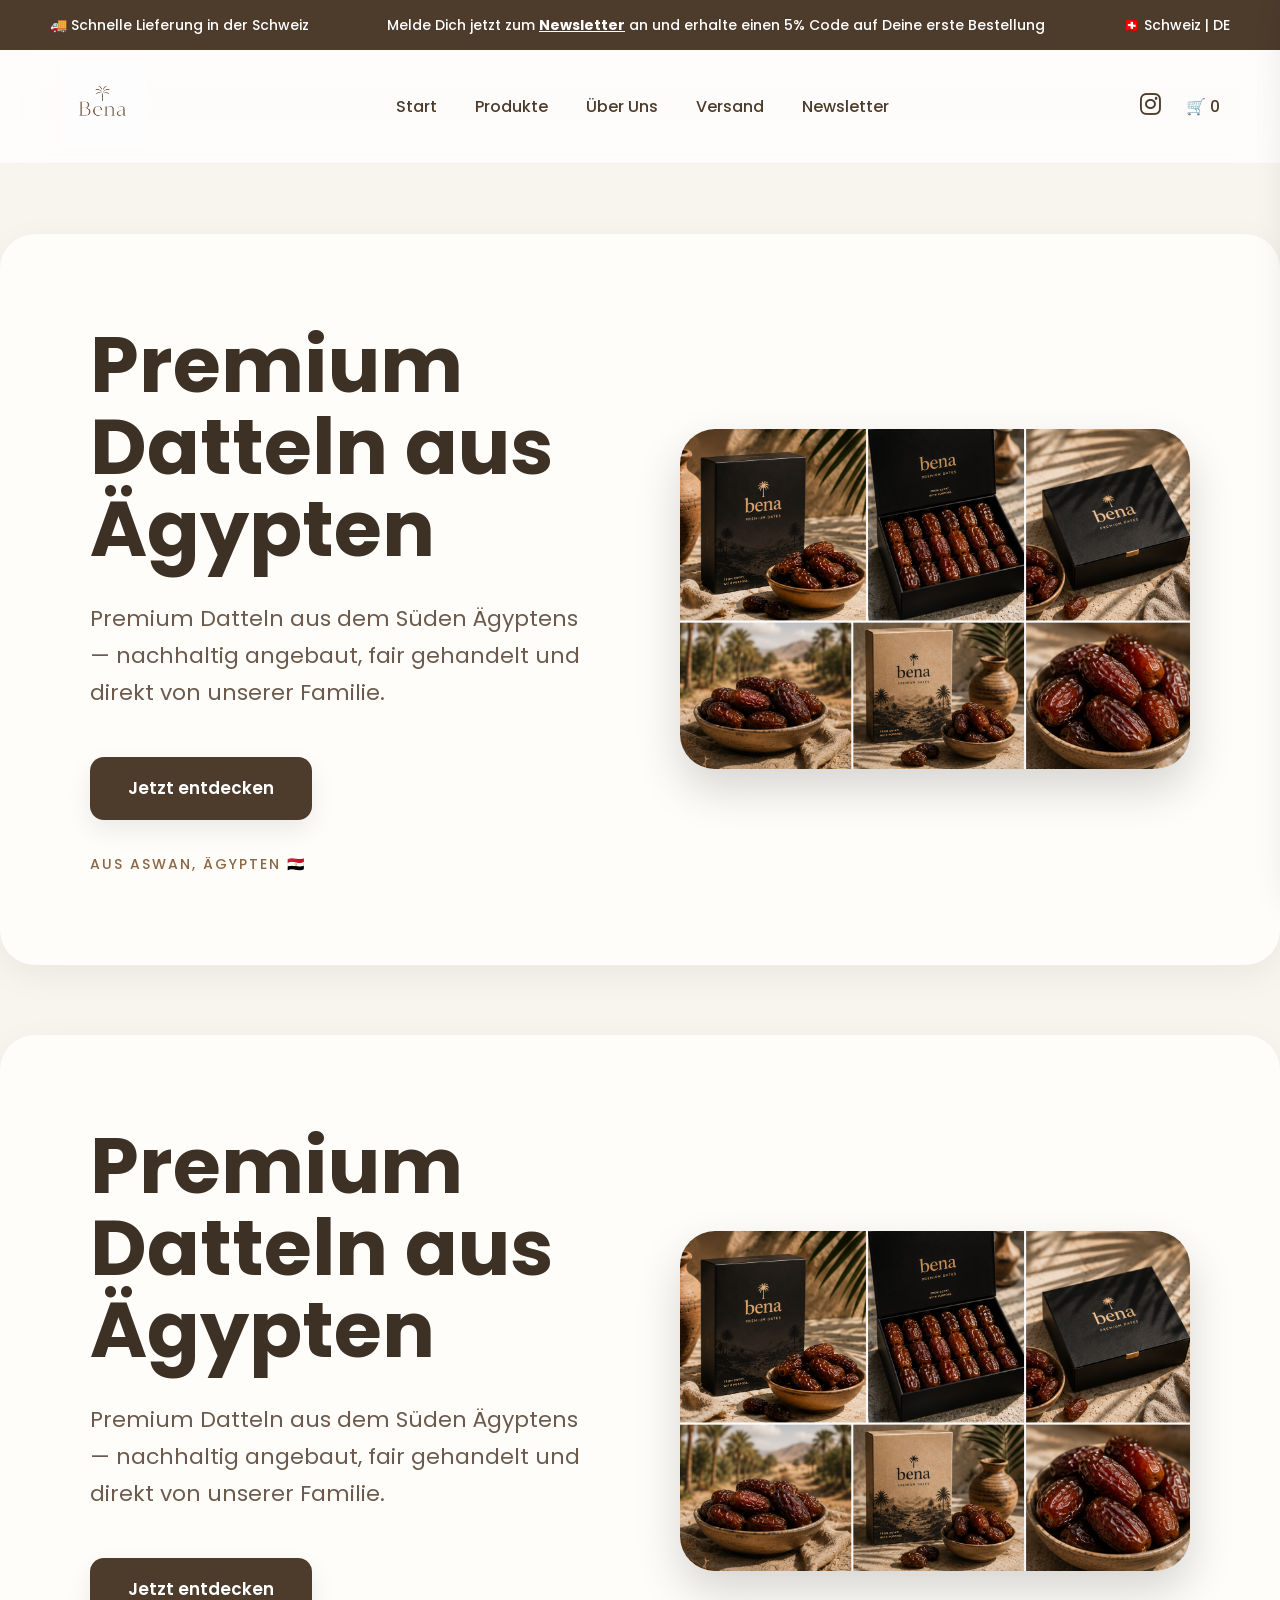
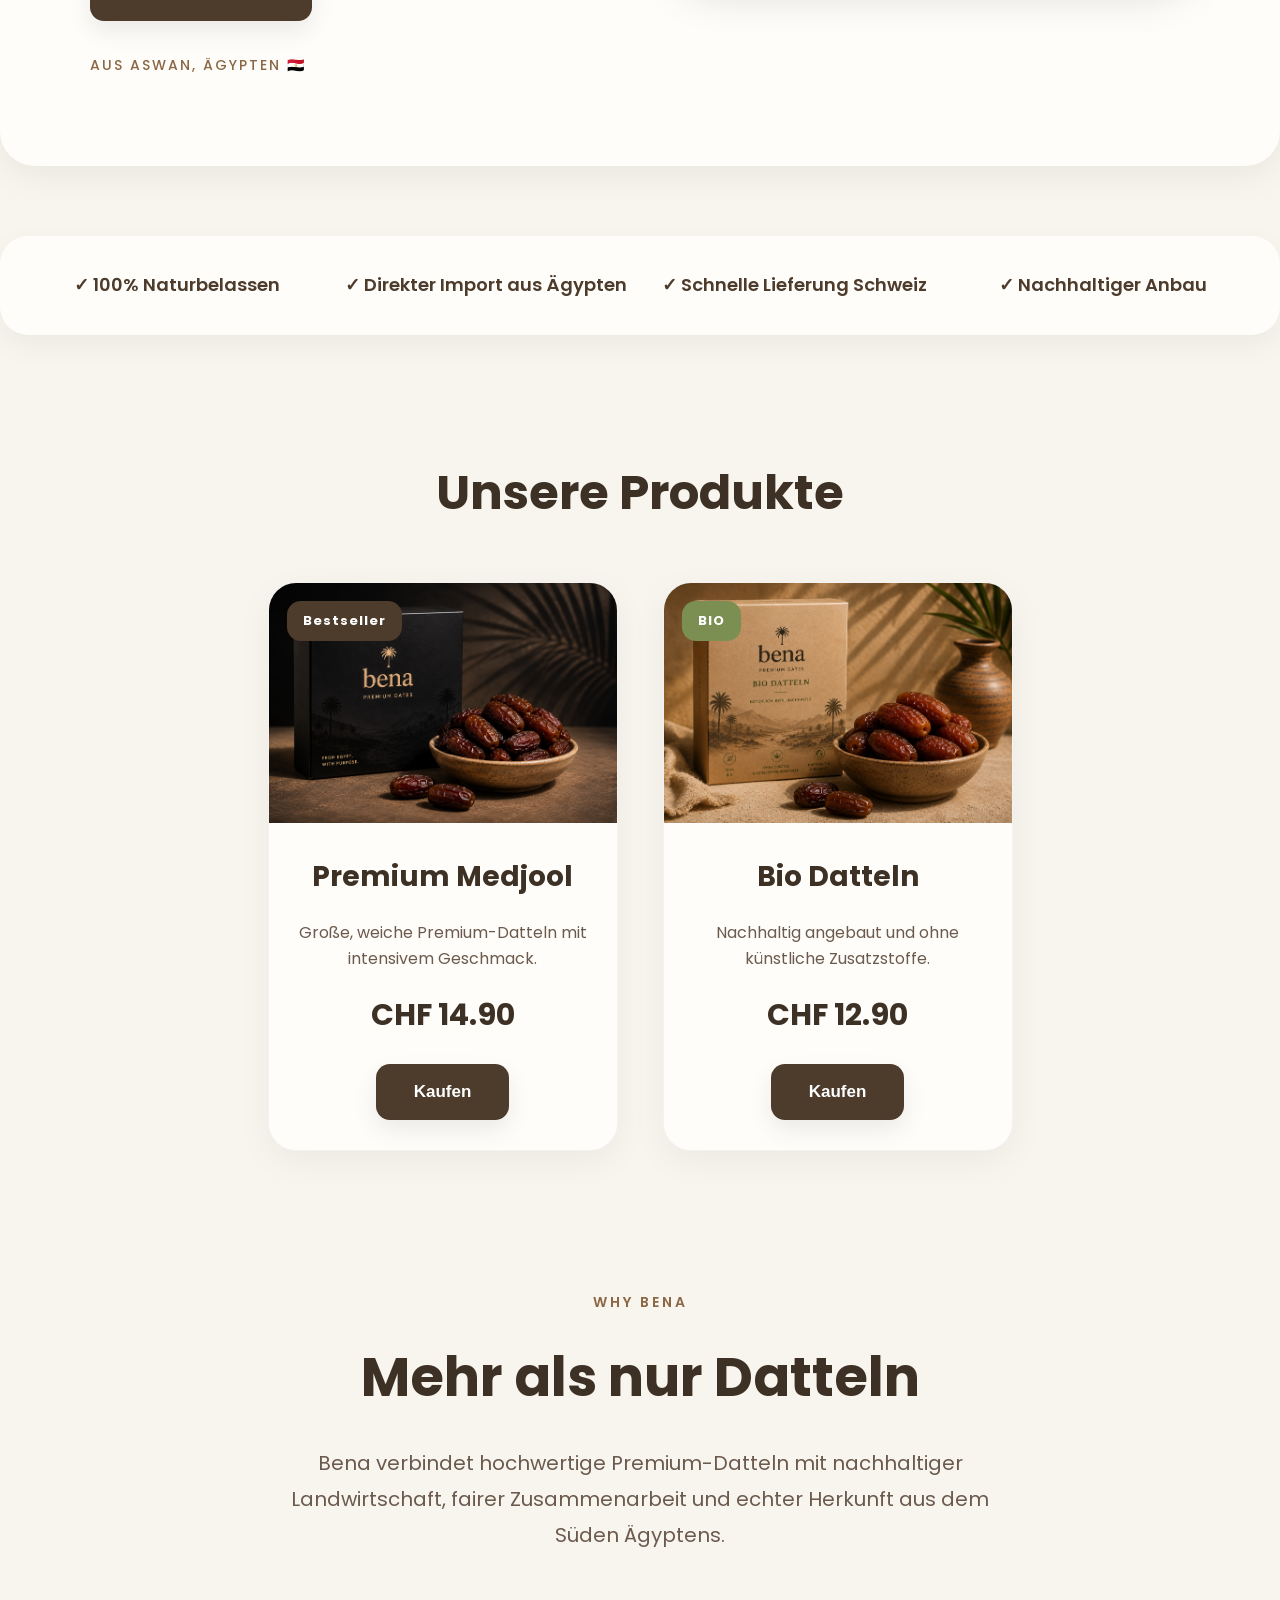
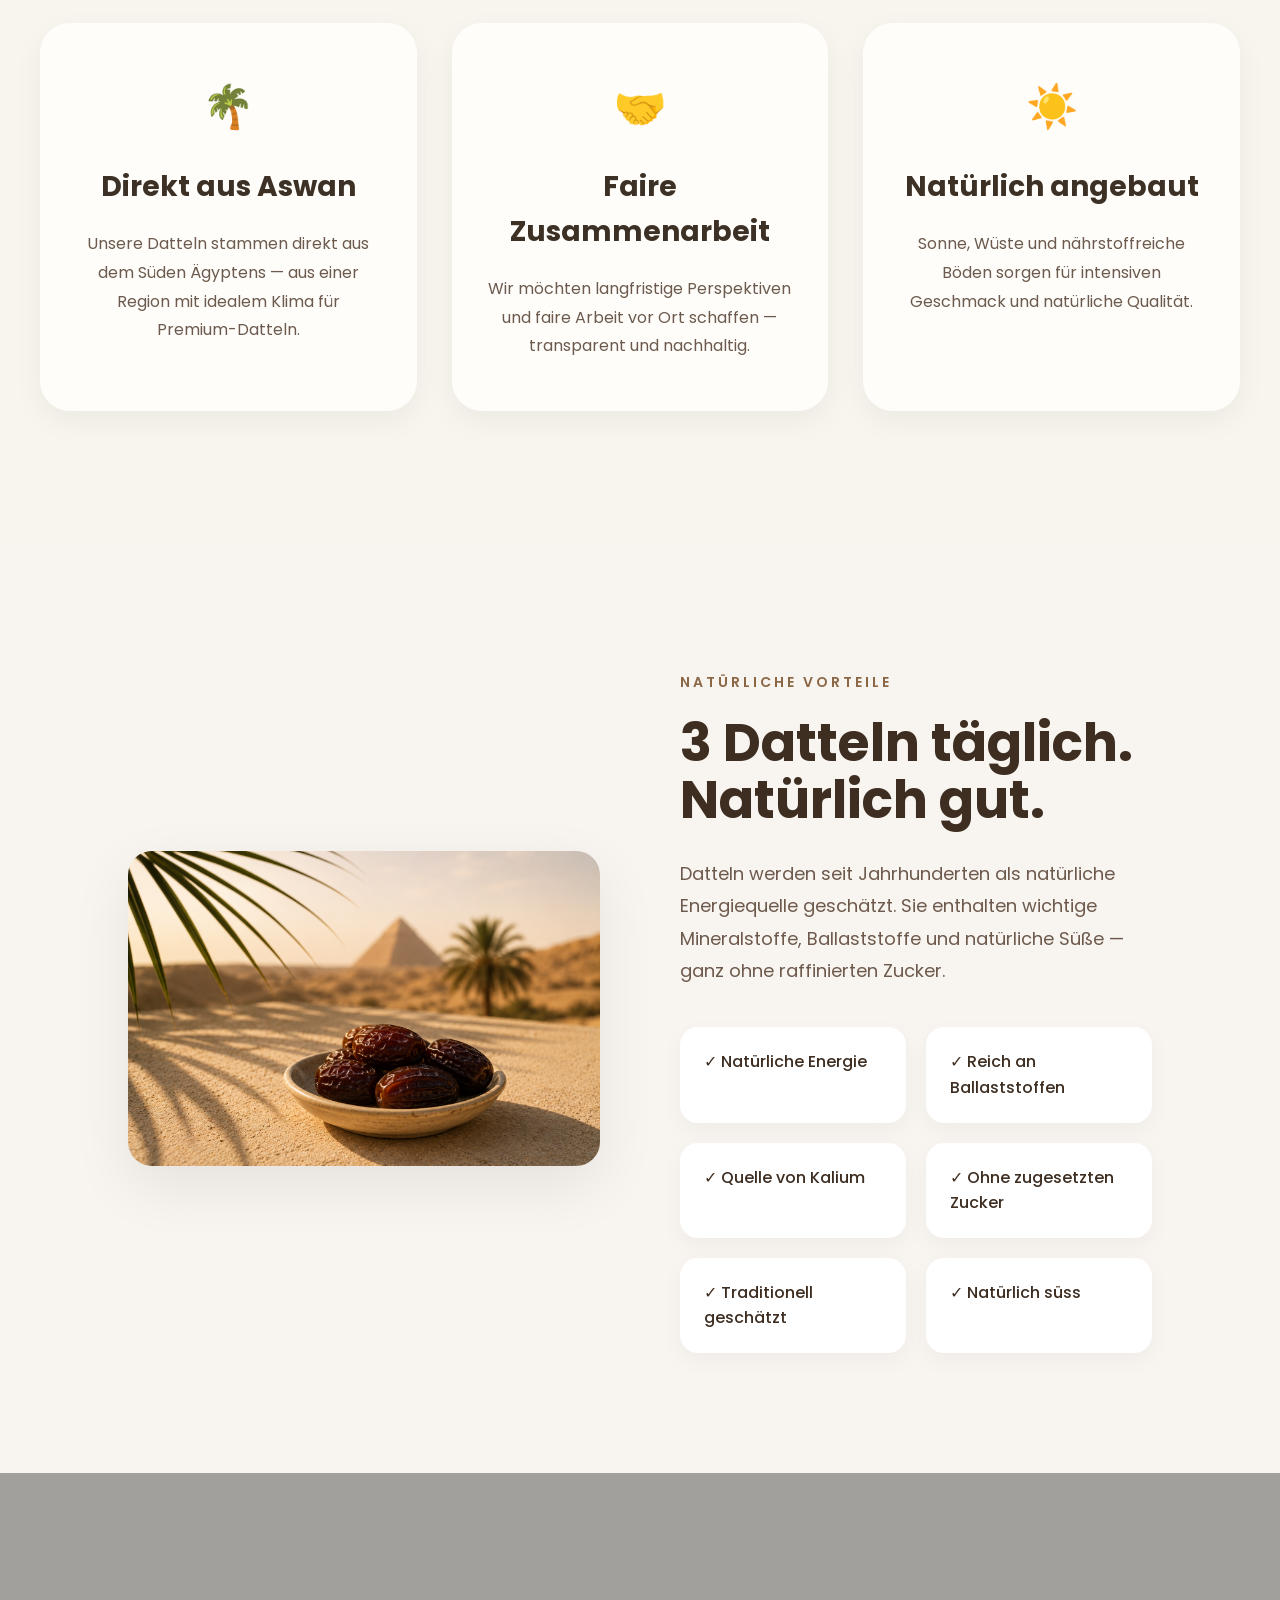
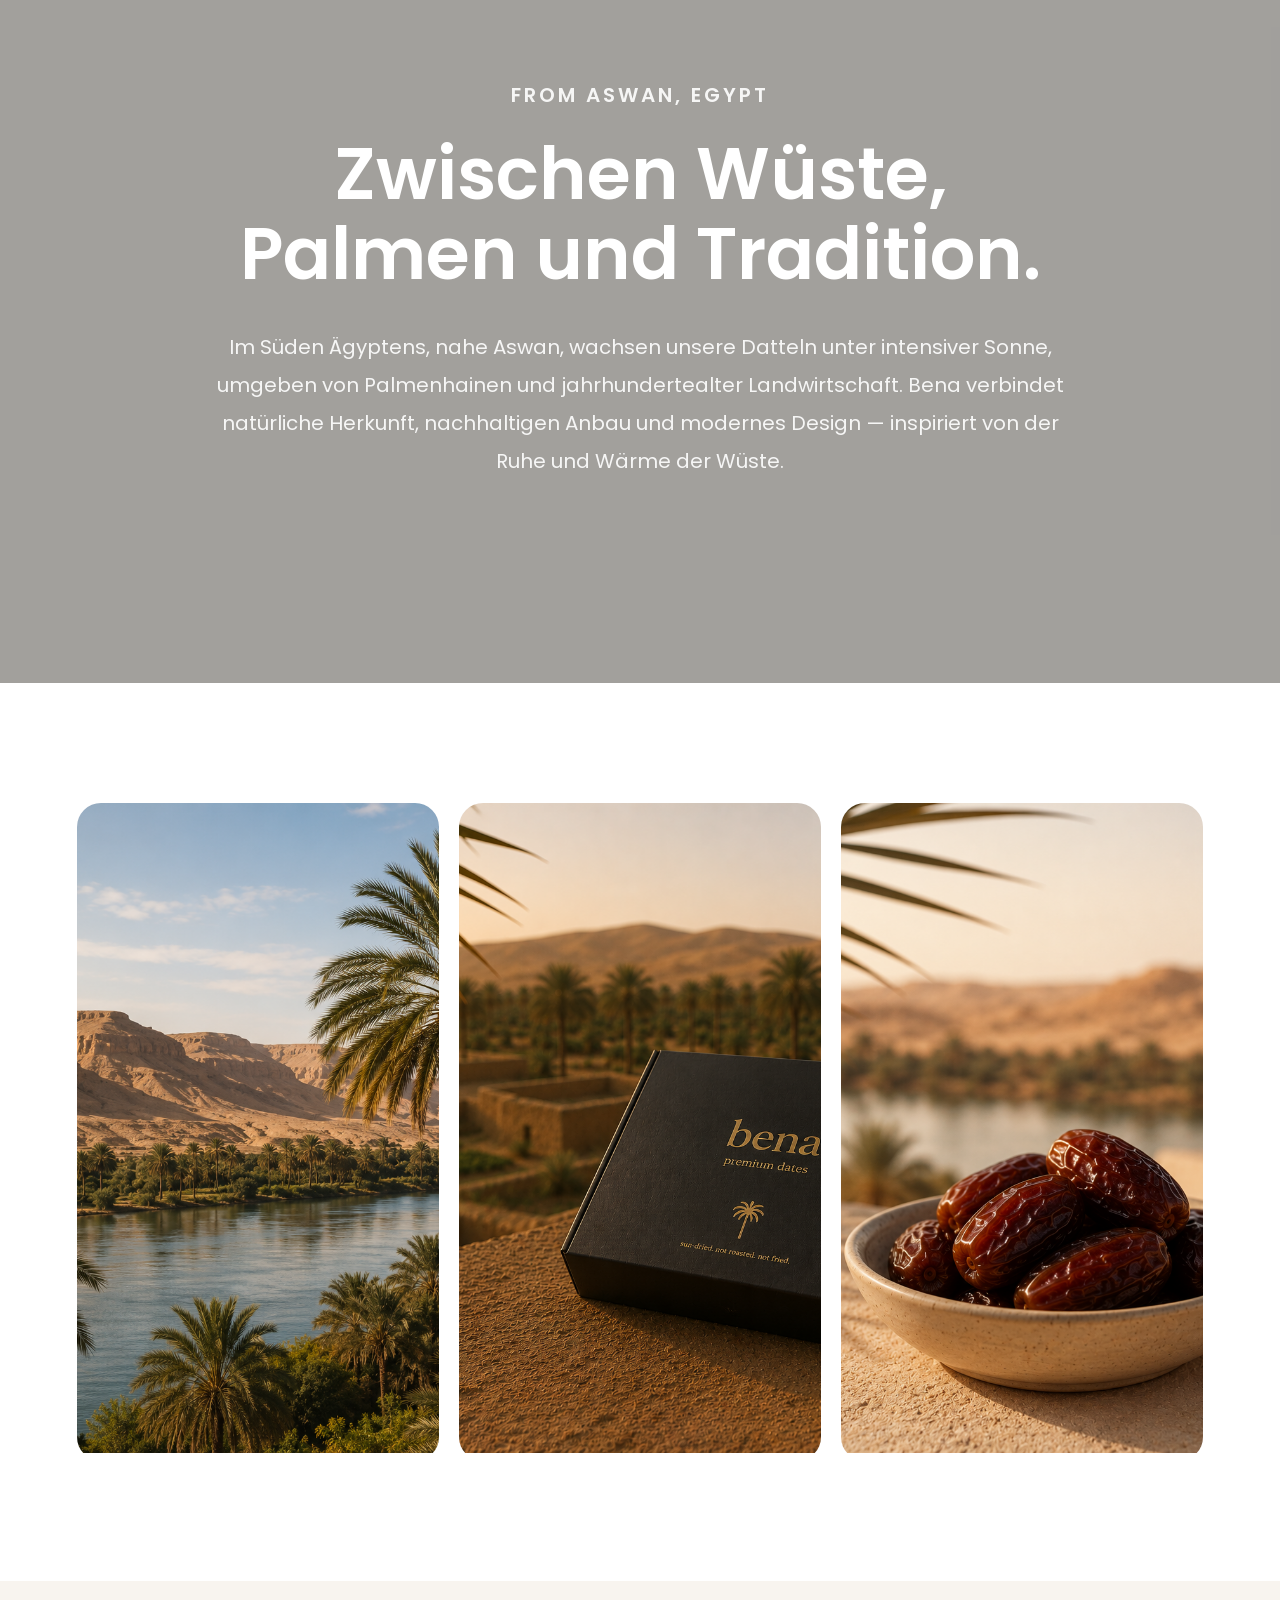
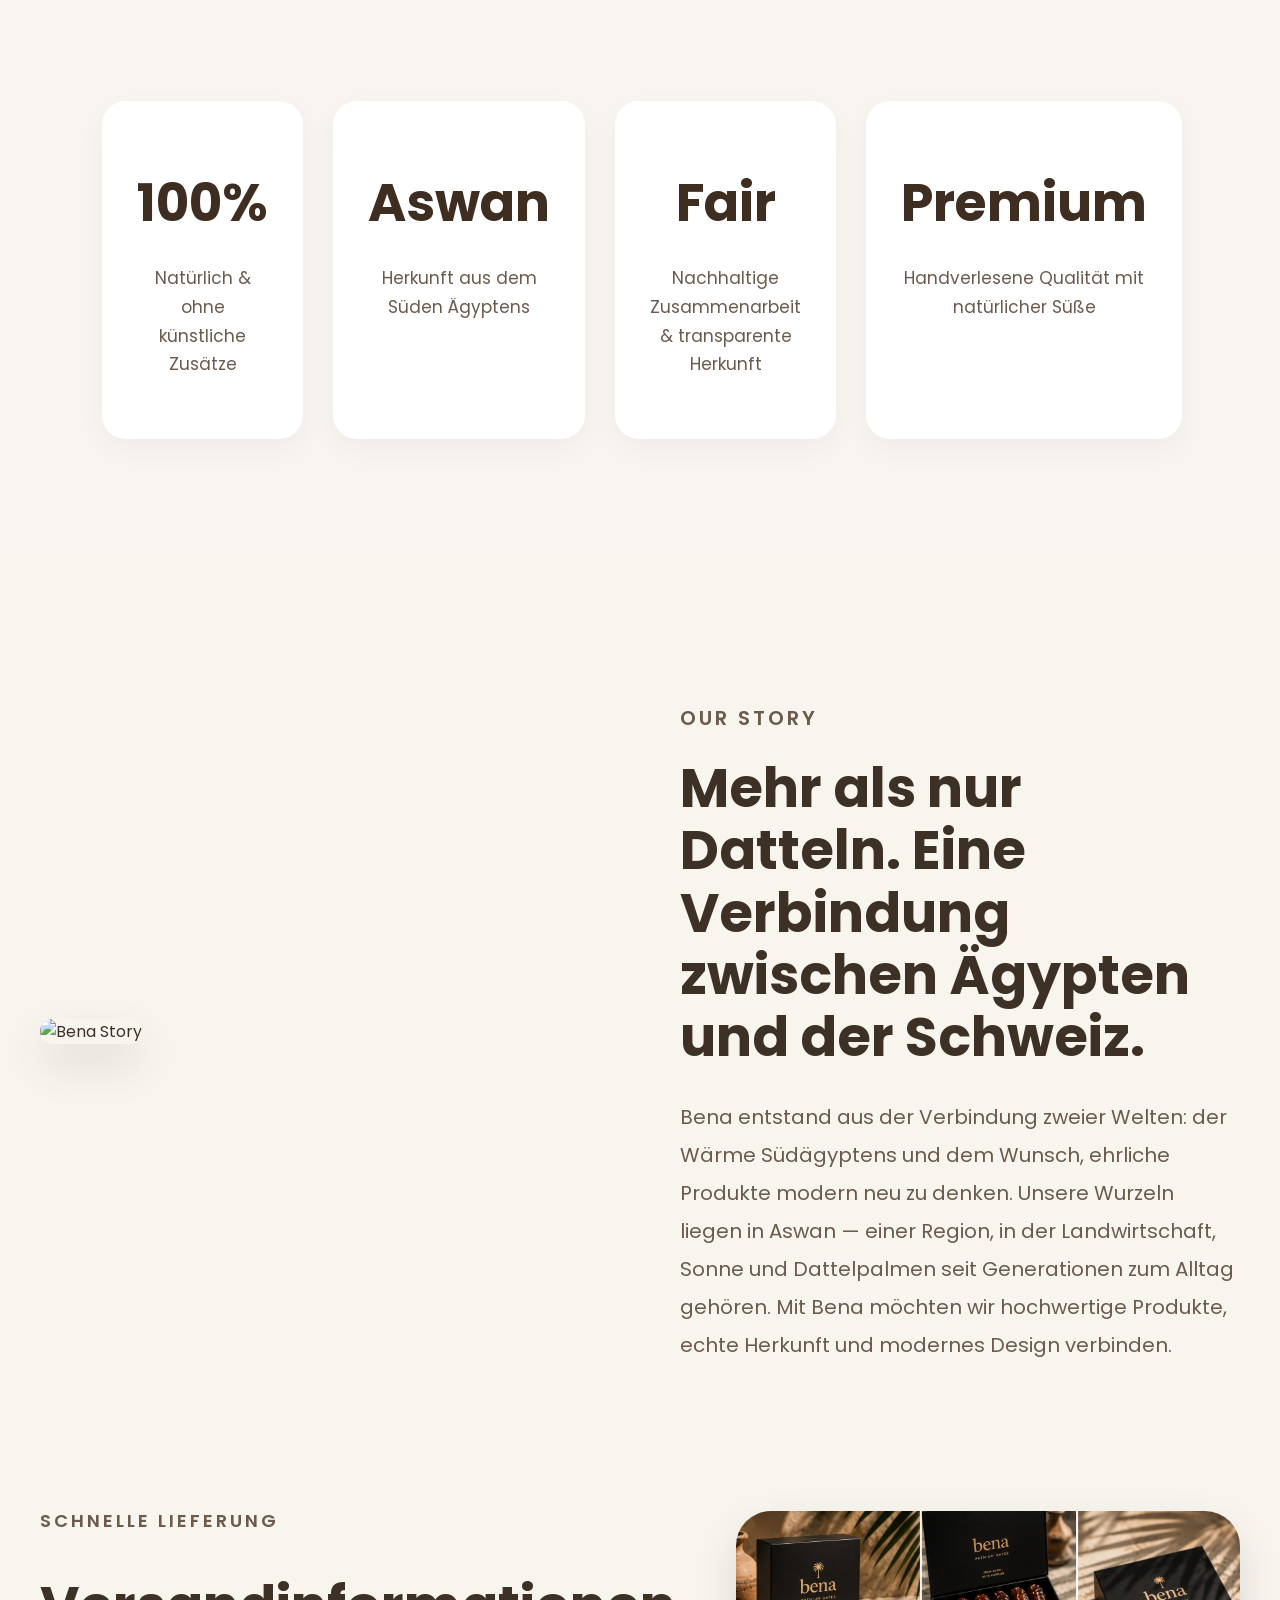
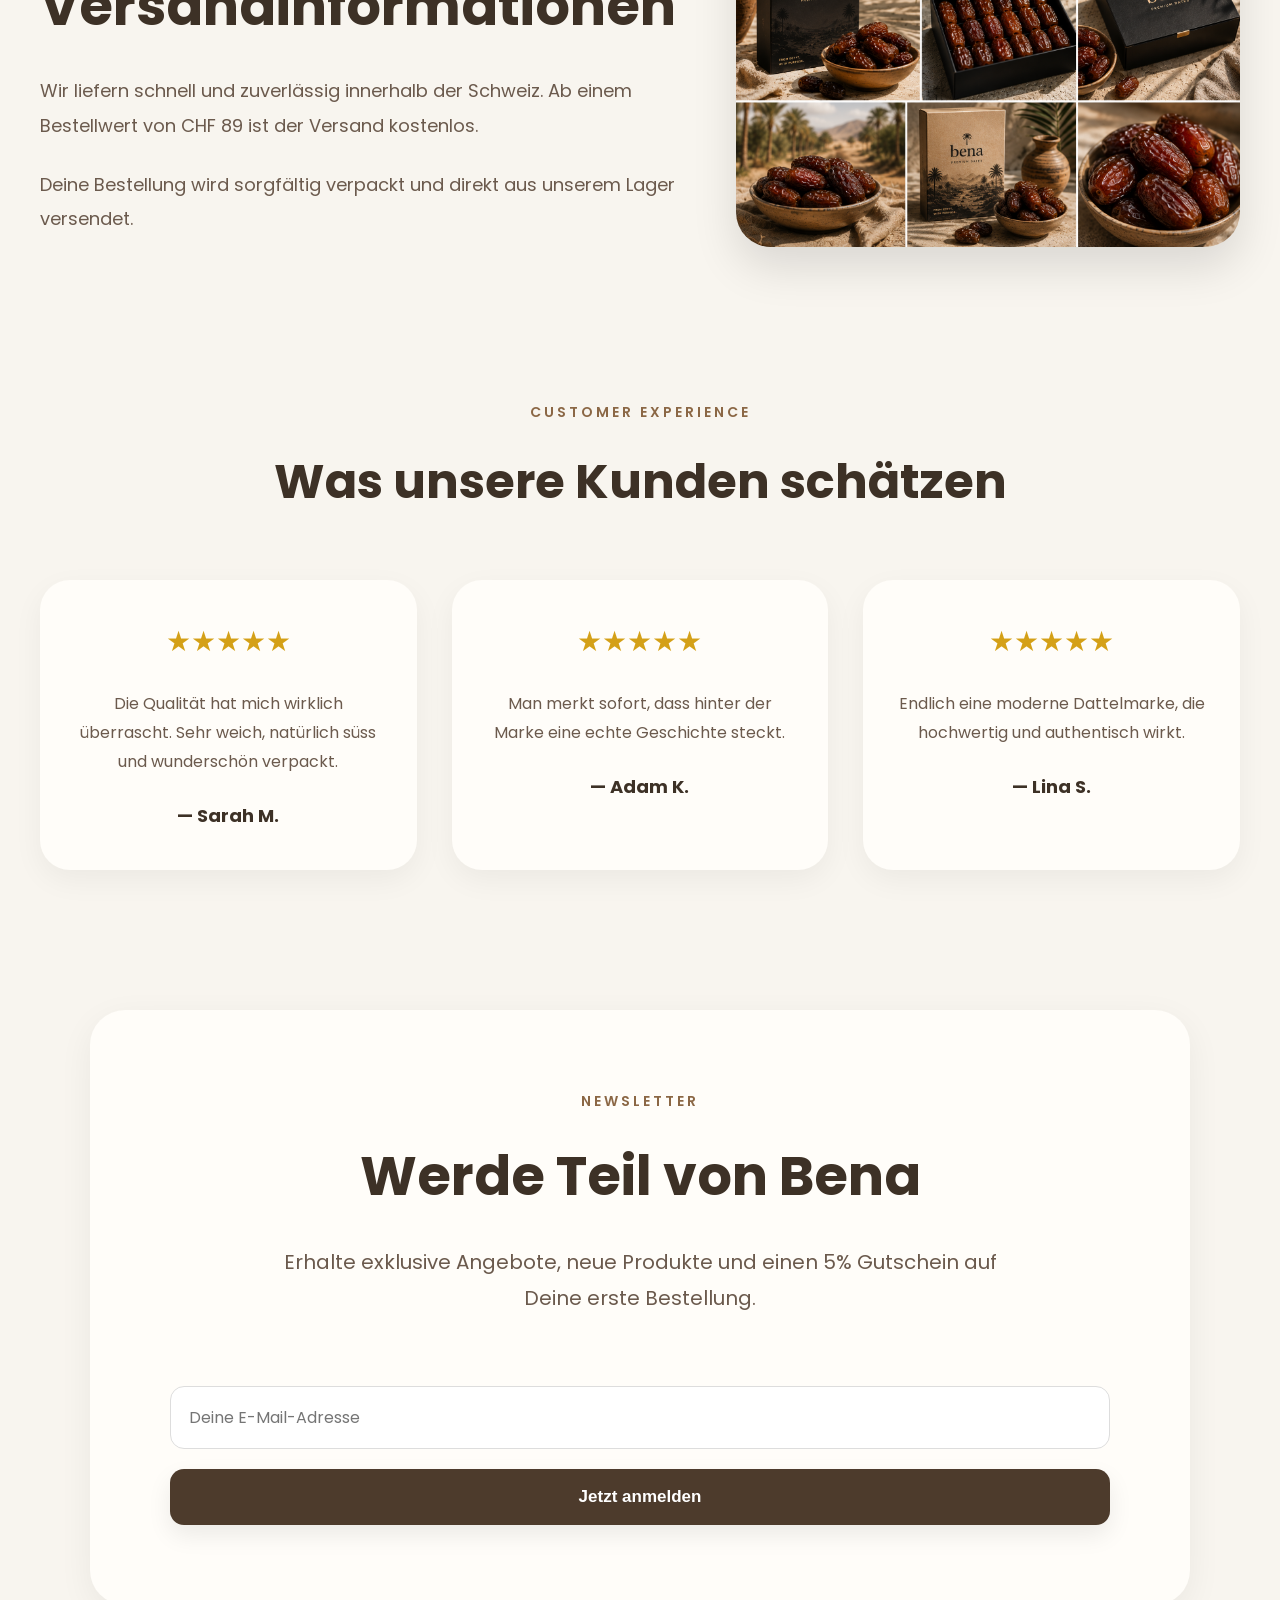
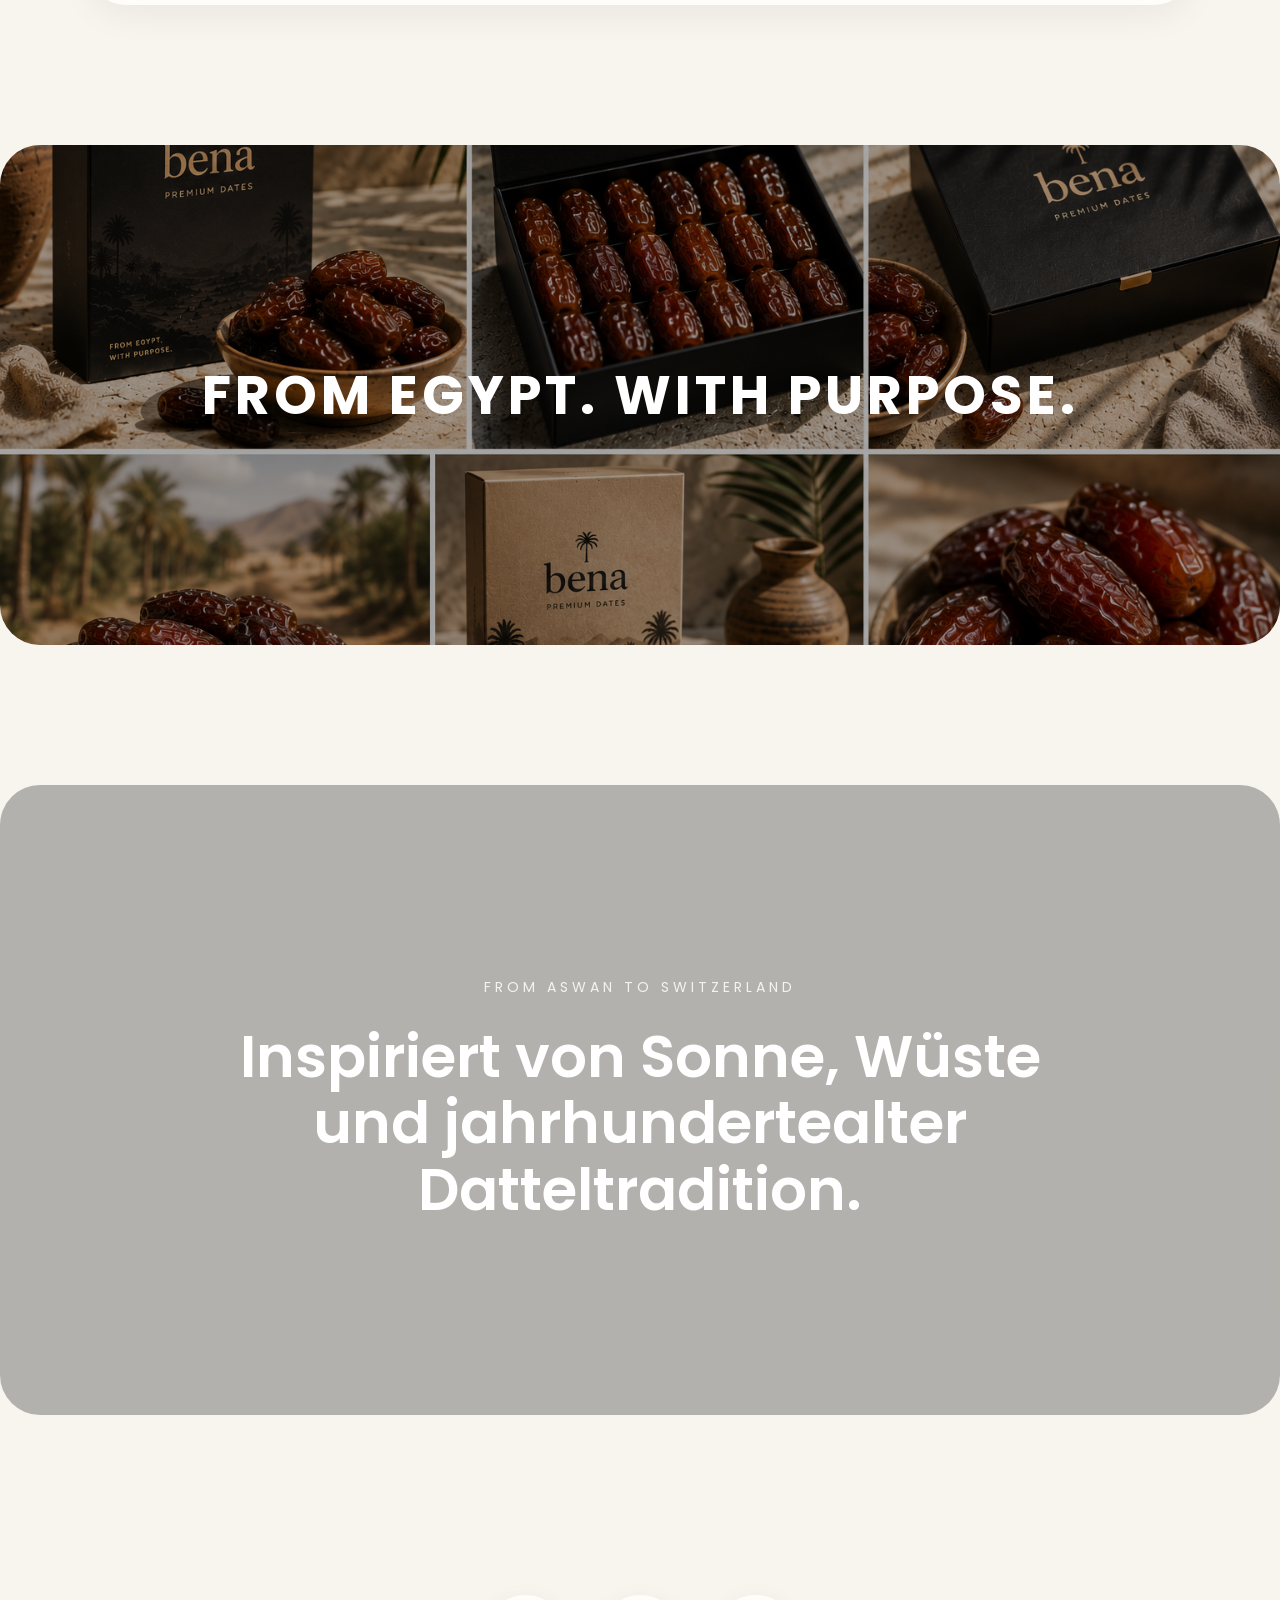
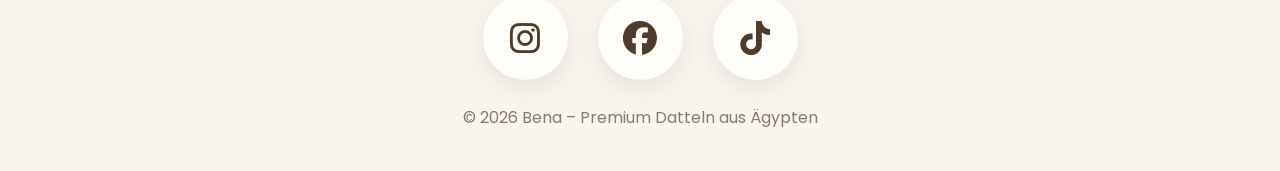
==== index.html @ 0826dd20 "Update index.html" ====
<!DOCTYPE html>
<html lang="de">

<head>

    <meta charset="UTF-8">

    <meta name="viewport" content="width=device-width, initial-scale=1.0">

    <title>Bena Premium Datteln</title>

    <meta name="description"
        content="Premium Datteln direkt aus Ägypten – natürlich, hochwertig und nachhaltig.">

    <link rel="preconnect" href="https://fonts.googleapis.com">

    <link rel="preconnect" href="https://fonts.gstatic.com" crossorigin>

    <link href="https://fonts.googleapis.com/css2?family=Poppins:wght@300;400;500;600;700&display=swap"
        rel="stylesheet">

    <link rel="stylesheet" href="style.css">

    <link rel="stylesheet"
        href="https://cdnjs.cloudflare.com/ajax/libs/font-awesome/6.5.1/css/all.min.css">

</head>

<body>

    <!-- TOP BAR -->

    <div class="top-bar">

        <div class="top-bar-left">

            <a href="shipping.html">

                🚚 Schnelle Lieferung in der Schweiz

            </a>

        </div>

        <div class="top-bar-center">

            <a href="newsletter.html">

                Melde Dich jetzt zum <span>Newsletter</span> an und erhalte einen 5% Code auf Deine erste Bestellung

            </a>

        </div>

        <div class="top-bar-right">

            🇨🇭 Schweiz | DE

        </div>

    </div>

    <nav>

    <!-- LEFT -->

    <div class="nav-left">

        <a href="index.html" class="logo">

            <img src="images/Foto2.jpeg" alt="Bena Logo">

        </a>

    </div>

    <!-- CENTER -->

    <div class="nav-center">

        <a href="index.html">Start</a>

        <a href="index.html#products">Produkte</a>

        <a href="about.html">Über Uns</a>

        <a href="shipping.html">Versand</a>

        <a href="newsletter.html">Newsletter</a>

    </div>

    <!-- MOBILE BUTTON -->

    <div class="mobile-menu-btn" onclick="toggleMobileMenu()">

        ☰

    </div>

    <!-- RIGHT -->

    <div class="nav-right">

        <a href="https://instagram.com/bena.swiss" target="_blank">

            <i class="fab fa-instagram"></i>

        </a>

        <a href="#" class="cart-icon">

            🛒 <span id="cart-count">0</span>

        </a>

    </div>

</nav>

<!-- MOBILE MENU -->

<div class="mobile-menu" id="mobile-menu">

    <a href="index.html">Start</a>

    <a href="index.html#products">Produkte</a>

    <a href="about.html">Über Uns</a>

    <a href="shipping.html">Versand</a>

    <a href="newsletter.html">Newsletter</a>

</div>

<!-- HERO -->

<section class="hero fade-in">

    <div class="hero-left">

        <h1>Premium Datteln aus Ägypten</h1>

        <p class="subtitle">

            Premium Datteln aus dem Süden Ägyptens —
            nachhaltig angebaut, fair gehandelt und direkt von unserer Familie.

        </p>

        <a href="#products" class="hero-button">

            Jetzt entdecken

        </a>

        <p class="hero-origin">

            Aus Aswan, Ägypten 🇪🇬

        </p>

    </div>

    <div class="hero-right">

        <img src="images/Produktbild 4.png" alt="Premium Datteln">

    </div>

</section>

    <!-- HERO -->

    <section class="hero fade-in">

        <div class="hero-left">

            <h1>Premium Datteln aus Ägypten</h1>

            <p class="subtitle">

                Premium Datteln aus dem Süden Ägyptens —
                nachhaltig angebaut, fair gehandelt und direkt von unserer Familie.

            </p>

            <a href="#products" class="hero-button">

                Jetzt entdecken

            </a>

            <p class="hero-origin">

                Aus Aswan, Ägypten 🇪🇬

            </p>

        </div>

        <div class="hero-right">

            <img src="images/Produktbild 4.png" alt="Premium Datteln">

        </div>

    </section>

    <!-- TRUST BAR -->

    <section class="trust-bar fade-in">

        <div class="trust-item">

            ✓ 100% Naturbelassen

        </div>

        <div class="trust-item">

            ✓ Direkter Import aus Ägypten

        </div>

        <div class="trust-item">

            ✓ Schnelle Lieferung Schweiz

        </div>

        <div class="trust-item">

            ✓ Nachhaltiger Anbau

        </div>

    </section>

    <!-- PRODUCTS -->

    <section id="products" class="products fade-in">

        <h2>Unsere Produkte</h2>

        <div class="product-grid">

            <!-- PREMIUM PRODUCT -->

            <div class="product-card">

                <div class="product-badge">

                    Bestseller

                </div>

                <img src="images/Produktbild 6.png" alt="Premium Medjool Datteln">

                <h3>Premium Medjool</h3>

                <p>

                    Große, weiche Premium-Datteln mit intensivem Geschmack.

                </p>

                <div class="product-price-tag">

                    CHF 14.90

                </div>

                <a href="product-premium.html">

                    <button class="hero-button">

                        Kaufen

                    </button>

                </a>

            </div>

            <!-- BIO PRODUCT -->

            <div class="product-card">

                <div class="product-badge organic">

                    BIO

                </div>

                <img src="images/Produktbild 7.png" alt="Bio Datteln">

                <h3>Bio Datteln</h3>

                <p>

                    Nachhaltig angebaut und ohne künstliche Zusatzstoffe.

                </p>

                <div class="product-price-tag">

                    CHF 12.90

                </div>

                <a href="product-bio.html">

                    <button class="hero-button">

                        Kaufen

                    </button>

                </a>

            </div>

        </div>

    </section>

    <!-- WHY BENA -->

    <section class="why-bena fade-in">

        <div class="why-header">

            <p class="section-tag">

                WHY BENA

            </p>

            <h2>

                Mehr als nur Datteln

            </h2>

            <p class="why-text">

                Bena verbindet hochwertige Premium-Datteln mit nachhaltiger Landwirtschaft,
                fairer Zusammenarbeit und echter Herkunft aus dem Süden Ägyptens.

            </p>

        </div>

        <div class="why-grid">

            <div class="why-card">

                <div class="why-icon">🌴</div>

                <h3>Direkt aus Aswan</h3>

                <p>

                    Unsere Datteln stammen direkt aus dem Süden Ägyptens —
                    aus einer Region mit idealem Klima für Premium-Datteln.

                </p>

            </div>

            <div class="why-card">

                <div class="why-icon">🤝</div>

                <h3>Faire Zusammenarbeit</h3>

                <p>

                    Wir möchten langfristige Perspektiven und faire Arbeit
                    vor Ort schaffen — transparent und nachhaltig.

                </p>

            </div>

            <div class="why-card">

                <div class="why-icon">☀️</div>

                <h3>Natürlich angebaut</h3>

                <p>

                    Sonne, Wüste und nährstoffreiche Böden sorgen
                    für intensiven Geschmack und natürliche Qualität.

                </p>

            </div>

        </div>

    </section>

    <!-- BENEFITS SECTION -->

<section class="benefits-section fade-in">

    <div class="benefits-left">

        <img src="images/Produktbild 8.png" alt="Bena Datteln Benefits">

    </div>

    <div class="benefits-right">

        <p class="section-tag">

            NATÜRLICHE VORTEILE

        </p>

        <h2>

            3 Datteln täglich.
            Natürlich gut.

        </h2>

        <p class="benefits-text">

            Datteln werden seit Jahrhunderten als natürliche Energiequelle geschätzt.
            Sie enthalten wichtige Mineralstoffe, Ballaststoffe und natürliche Süße —
            ganz ohne raffinierten Zucker.

        </p>

        <div class="benefits-grid">

            <div class="benefit-item">

                ✓ Natürliche Energie

            </div>

            <div class="benefit-item">

                ✓ Reich an Ballaststoffen

            </div>

            <div class="benefit-item">

                ✓ Quelle von Kalium

            </div>

            <div class="benefit-item">

                ✓ Ohne zugesetzten Zucker

            </div>

            <div class="benefit-item">

                ✓ Traditionell geschätzt

            </div>

            <div class="benefit-item">

                ✓ Natürlich süss

            </div>

        </div>

    </div>

</section>

<!-- STORY SECTION -->

<section class="story-section fade-in">

    <div class="story-overlay">

        <p class="section-tag">

            FROM ASWAN, EGYPT

        </p>

        <h2>

            Zwischen Wüste,
            Palmen und Tradition.

        </h2>

        <p>

            Im Süden Ägyptens, nahe Aswan,
            wachsen unsere Datteln unter intensiver Sonne,
            umgeben von Palmenhainen und jahrhundertealter Landwirtschaft.

            Bena verbindet natürliche Herkunft,
            nachhaltigen Anbau und modernes Design —
            inspiriert von der Ruhe und Wärme der Wüste.

        </p>

    </div>

</section>

<!-- EDITORIAL STRIP -->

<section class="editorial-strip fade-in">

    <div class="editorial-image">

        <img src="images/editorial-1.jpg" alt="Bena Editorial">

    </div>

    <div class="editorial-image">

        <img src="images/editorial-2.jpg" alt="Bena Editorial">

    </div>

    <div class="editorial-image">

        <img src="images/editorial-3.jpg" alt="Bena Editorial">

    </div>

</section>

<!-- BRAND VALUES -->

<section class="brand-values fade-in">

    <div class="value-box">

        <h2>100%</h2>

        <p>

            Natürlich &
            ohne künstliche Zusätze

        </p>

    </div>

    <div class="value-box">

        <h2>Aswan</h2>

        <p>

            Herkunft aus dem Süden Ägyptens

        </p>

    </div>

    <div class="value-box">

        <h2>Fair</h2>

        <p>

            Nachhaltige Zusammenarbeit
            & transparente Herkunft

        </p>

    </div>

    <div class="value-box">

        <h2>Premium</h2>

        <p>

            Handverlesene Qualität
            mit natürlicher Süße

        </p>

    </div>

</section>

<!-- OUR STORY -->

<section class="our-story fade-in">

    <div class="our-story-left">

        <img src="images/story-farm.jpg" alt="Bena Story">

    </div>

    <div class="our-story-right">

        <p class="section-tag">

            OUR STORY

        </p>

        <h2>

            Mehr als nur Datteln.
            Eine Verbindung zwischen Ägypten und der Schweiz.

        </h2>

        <p>

            Bena entstand aus der Verbindung zweier Welten:
            der Wärme Südägyptens und dem Wunsch,
            ehrliche Produkte modern neu zu denken.

            Unsere Wurzeln liegen in Aswan —
            einer Region, in der Landwirtschaft,
            Sonne und Dattelpalmen seit Generationen
            zum Alltag gehören.

            Mit Bena möchten wir hochwertige Produkte,
            echte Herkunft und modernes Design verbinden.

        </p>

    </div>

</section>

    <!-- SHIPPING -->

    <section class="shipping-section fade-in">

        <div class="shipping-left">

            <p class="section-tag">

                SCHNELLE LIEFERUNG

            </p>

            <h2>

                Versandinformationen

            </h2>

            <p>

                Wir liefern schnell und zuverlässig innerhalb der Schweiz.
                Ab einem Bestellwert von CHF 89 ist der Versand kostenlos.

            </p>

            <p>

                Deine Bestellung wird sorgfältig verpackt und direkt aus unserem Lager versendet.

            </p>

        </div>

        <div class="shipping-right">

            <img src="images/Produktbild 4.png" alt="Versand Bena">

        </div>

    </section>

    <!-- REVIEWS -->

<section class="reviews-section fade-in">

    <p class="section-tag">

        CUSTOMER EXPERIENCE

    </p>

    <h2>

        Was unsere Kunden schätzen

    </h2>

    <div class="reviews-grid">

        <div class="review-card">

            <div class="review-stars">

                ★★★★★

            </div>

            <p>

                Die Qualität hat mich wirklich überrascht.
                Sehr weich, natürlich süss und wunderschön verpackt.

            </p>

            <h4>

                — Sarah M.

            </h4>

        </div>

        <div class="review-card">

            <div class="review-stars">

                ★★★★★

            </div>

            <p>

                Man merkt sofort,
                dass hinter der Marke eine echte Geschichte steckt.

            </p>

            <h4>

                — Adam K.

            </h4>

        </div>

        <div class="review-card">

            <div class="review-stars">

                ★★★★★

            </div>

            <p>

                Endlich eine moderne Dattelmarke,
                die hochwertig und authentisch wirkt.

            </p>

            <h4>

                — Lina S.

            </h4>

        </div>

    </div>

</section>

    <!-- NEWSLETTER -->

    <section class="newsletter-section fade-in">

        <p class="section-tag">

            NEWSLETTER

        </p>

        <h2>

            Werde Teil von Bena

        </h2>

        <p class="newsletter-text">

            Erhalte exklusive Angebote, neue Produkte und einen 5% Gutschein
            auf Deine erste Bestellung.

        </p>

        <form class="newsletter-form">

            <input type="email" placeholder="Deine E-Mail-Adresse">

            <button type="submit">

                Jetzt anmelden

            </button>

        </form>

    </section>

    <!-- LIFESTYLE BANNER -->

    <section class="lifestyle-banner fade-in">

        <div class="banner-overlay">

            <p>

                FROM EGYPT. WITH PURPOSE.

            </p>

        </div>

    </section>

    <!-- EDITORIAL QUOTE -->

<section class="editorial-quote fade-in">

    <div class="editorial-quote-overlay">

        <p class="editorial-small">

            FROM ASWAN TO SWITZERLAND

        </p>

        <h2>

            Inspiriert von Sonne,
            Wüste und jahrhundertealter
            Datteltradition.

        </h2>

    </div>

</section>

    <!-- FOOTER -->

    <footer>

        <div class="social-links">

            <a href="https://instagram.com/bena.swiss" target="_blank">

                <i class="fab fa-instagram"></i>

            </a>

            <a href="https://facebook.com" target="_blank">

                <i class="fab fa-facebook"></i>

            </a>

            <a href="https://tiktok.com" target="_blank">

                <i class="fab fa-tiktok"></i>

            </a>

        </div>

        <p>

            © 2026 Bena – Premium Datteln aus Ägypten

        </p>

    </footer>

    <!-- CART SIDEBAR -->

    <div class="cart-sidebar" id="cart-sidebar">

        <div class="cart-header">

            <h2>Warenkorb</h2>

            <button onclick="closeCart()">

                ✕

            </button>

        </div>

        <div class="cart-content">

            <div class="cart-item">

                <img src="images/Produktbild 6.png" alt="Produkt">

                <div>

                    <h4>Premium Medjool</h4>

                    <p>CHF 14.90</p>

                </div>

            </div>

        </div>

        <div class="cart-footer">

            <button class="checkout-button">

                Zur Kasse

            </button>

        </div>

    </div>

    <!-- CART OVERLAY -->

    <div class="cart-overlay" id="cart-overlay" onclick="closeCart()"></div>

    <script src="script.js"></script>

</body>

</html>
---- style.css ----
/* RESET */

* {
    margin: 0;
    padding: 0;
    box-sizing: border-box;
}

/* SMOOTH SCROLL */

html {
    scroll-behavior: smooth;
}

/* BODY */

body {
    font-family: 'Poppins', sans-serif;

    background-color: #f8f5ef;

    color: #3d3126;

    line-height: 1.6;
}

/* NAVIGATION */

nav {
    width: 100%;
    background-color: rgba(255,255,255,0.72);
    backdrop-filter: blur(18px);
    display: flex;
    justify-content: space-between;
    align-items: center;
    padding: 10px 60px;
    position: sticky;
    top: 0;
    z-index: 1000;
    border-bottom: 1px solid rgba(0,0,0,0.04);
    transition: all 0.4s ease;
}

/* NAVBAR ON SCROLL */

nav.scrolled {
    padding: 6px 60px;
    background-color: rgba(255,255,255,0.9);
    box-shadow: 0px 8px 25px rgba(0,0,0,0.06);
}

.logo img {
    height: 85px;
    width: auto;
    object-fit: contain;
    transition: 0.4s ease;
}

nav.scrolled .logo img {
    height: 70px;
}

/* PREMIUM NAVBAR */

.nav-left,
.nav-center,
.nav-right {
    display: flex;
    align-items: center;
}

.nav-center {
    gap: 38px;
}

.nav-center a,
.nav-right a {
    text-decoration: none;
    color: #4d3b2c;
    font-weight: 500;
    position: relative;
    transition: 0.3s;
}

/* HOVER UNDERLINE */

.nav-center a::after {
    content: "";
    position: absolute;
    left: 0;
    bottom: -6px;
    width: 0%;
    height: 2px;
    background-color: #4d3b2c;
    transition: 0.3s;
}

.nav-center a:hover::after {
    width: 100%;
}

.nav-center a:hover,
.nav-right a:hover {
    color: #8b6745;
}

.nav-right {
    gap: 25px;
}

.nav-right i {
    font-size: 24px;
}

/* MOBILE NAVBAR */

@media (max-width: 1000px) {

    nav {
        padding: 14px 20px;
    }

    .nav-center {
        display: none;
    }

    .nav-right {
        gap: 18px;
    }

    .nav-right i {
        font-size: 22px;
    }

}

/* HERO */

.hero {
    max-width: 1650px;

    margin: 70px auto;

    padding: 90px;

    display: flex;

    align-items: center;

    justify-content: space-between;

    gap: 80px;

    background-color: #fffdf9;

    border-radius: 35px;

    box-shadow: 0px 10px 35px rgba(0,0,0,0.06);
}

.hero-left {
    flex: 1;
}

.hero-right {
    flex: 1;

    display: flex;

    justify-content: center;
}

.hero-right img {
    width: 100%;

    max-width: 980px;

    height: auto;

    object-fit: contain;

    border-radius: 35px;

    box-shadow: 0px 20px 45px rgba(0,0,0,0.16);

    transition: 0.5s;
}

.hero-right img:hover {
    transform: scale(1.02);
}

h1 {
    font-size: clamp(42px, 8vw, 78px);

    line-height: 1.05;

    color: #3d3126;

    margin-bottom: 30px;

    font-weight: 700;
}

.subtitle {
    font-size: 22px;

    color: #6b5a4d;

    margin-bottom: 45px;

    max-width: 540px;

    line-height: 1.7;
}

.hero-origin {
    margin-top: 25px;

    color: #8b6745;

    font-size: 14px;

    letter-spacing: 2px;

    text-transform: uppercase;

    font-weight: 500;
}

/* BUTTONS */

.hero-button,
form button,
.about-button,
.product-card .hero-button {

    display: inline-block;

    background-color: #4d3b2c;

    color: white;

    border: none;

    padding: 18px 38px;

    border-radius: 14px;

    font-size: 17px;

    font-weight: 600;

    cursor: pointer;

    text-decoration: none;

    transition: 0.4s ease;

    position: relative;

    overflow: hidden;

    box-shadow: 0 10px 25px rgba(0,0,0,0.08);

}

.hero-button:hover,
form button:hover,
.about-button:hover,
.product-card .hero-button:hover {

    background-color: #8b6745;

    transform: translateY(-4px);

    box-shadow: 0 18px 40px rgba(0,0,0,0.15);

}

/* PRODUCTS */

.products {
    max-width: 1400px;

    margin: 120px auto;

    text-align: center;
}

.products h2 {
    font-size: 48px;

    margin-bottom: 50px;

    color: #3d3126;
}

.product-grid {
    display: flex;

    justify-content: center;

    gap: 45px;

    flex-wrap: wrap;
}

.product-card {

    position: relative;

    overflow: hidden;

    width: 350px;

    background-color: #fffdf9;

    border-radius: 28px;

    border: 1px solid rgba(0,0,0,0.04);

    padding-bottom: 30px;

    transition: 0.5s ease;

    box-shadow: 0 10px 35px rgba(0,0,0,0.05);

}

.product-card:hover {

    transform: translateY(-12px);

    box-shadow: 0 25px 60px rgba(0,0,0,0.12);

}

.product-card img {

    width: 100%;

    height: 240px;

    object-fit: cover;

    transition: 0.6s ease;

}

.product-card h3 {
    font-size: 28px;

    margin-top: 25px;

    color: #3d3126;
}

.product-card p {
    padding: 20px;

    color: #6b5a4d;
}

/* CONTACT */

.contact {
    max-width: 900px;

    margin: 120px auto;

    text-align: center;
}

.contact h2 {
    font-size: 48px;

    margin-bottom: 40px;
}

form {
    display: flex;

    flex-direction: column;

    gap: 20px;
}

input,
textarea {
    padding: 18px;

    border-radius: 14px;

    border: 1px solid #ddd;

    font-size: 16px;

    font-family: inherit;

    background-color: white;
}

textarea {
    min-height: 180px;

    resize: none;
}

input:focus,
textarea:focus {
    outline: none;

    border: 1px solid #8b6745;
}

/* ABOUT */

.about-section {
    max-width: 1100px;

    margin: 100px auto;

    background-color: #fffdf9;

    padding: 80px;

    border-radius: 35px;

    box-shadow: 0px 10px 30px rgba(0,0,0,0.06);
}

.about-section h1 {
    font-size: clamp(38px, 7vw, 64px);

    margin-bottom: 40px;

    text-align: left;
}

.about-text {
    font-size: 20px;

    color: #5f5145;

    line-height: 1.9;

    max-width: 850px;
}

.about-text p {
    margin-bottom: 35px;
}

.about-button {
    margin-top: 40px;
}

/* FOOTER */

footer {
    text-align: center;

    padding: 40px;

    color: #8a7a6d;
}

/* PRODUCT PAGE */

.product-page {
    max-width: 1400px;

    margin: 100px auto;

    display: flex;

    gap: 80px;

    align-items: center;

    background-color: #fffdf9;

    padding: 60px;

    border-radius: 35px;

    box-shadow: 0px 10px 30px rgba(0,0,0,0.06);
}

.product-page-left {
    flex: 1;
}

.product-page-right {
    flex: 1;
}

.product-page video {
    width: 100%;

    border-radius: 30px;

    box-shadow: 0px 10px 30px rgba(0,0,0,0.12);
}

.product-description {
    font-size: 22px;

    line-height: 1.8;

    color: #6b5a4d;

    margin-top: 30px;

    margin-bottom: 30px;
}

.product-price {
    font-size: 38px;

    font-weight: 700;

    margin-bottom: 35px;

    color: #3d3126;
}

/* PRODUCT BUTTONS */

.product-buttons {
    display: flex;

    gap: 20px;

    flex-wrap: wrap;
}

/* PREMIUM FADE IN */

.fade-in {

    opacity: 0;

    transform: translateY(60px);

    transition:

        opacity 1.2s ease,

        transform 1.2s ease;

}

.fade-in.show {

    opacity: 1;

    transform: translateY(0);

}

/* PRODUCT DETAILS */

.product-details {
    max-width: 1400px;

    margin: 80px auto;

    display: flex;

    gap: 35px;

    flex-wrap: wrap;

    justify-content: center;
}

.detail-card {
    background-color: #fffdf9;

    padding: 40px;

    border-radius: 30px;

    flex: 1;

    min-width: 280px;

    box-shadow: 0px 8px 25px rgba(0,0,0,0.05);

    border: 1px solid rgba(0,0,0,0.04);

    transition: 0.3s;
}

.detail-card:hover {
    transform: translateY(-6px);
}

.detail-card h3 {
    font-size: 28px;

    margin-bottom: 20px;

    color: #3d3126;
}

.detail-card p {
    color: #6b5a4d;

    line-height: 1.8;
}

/* FAQ */

.faq-section {
    max-width: 1000px;

    margin: 100px auto;
}

.faq-section h2 {
    text-align: center;

    margin-bottom: 40px;

    font-size: 42px;
}

.faq-item {
    margin-bottom: 20px;

    background-color: #fffdf9;

    border-radius: 20px;

    overflow: hidden;

    border: 1px solid rgba(0,0,0,0.05);
}

.faq-question {
    width: 100%;

    padding: 25px;

    background: none;

    border: none;

    text-align: left;

    font-size: 20px;

    font-weight: 600;

    cursor: pointer;
}

.faq-answer {
    padding: 0 25px;

    max-height: 0;

    overflow: hidden;

    transition: 0.4s ease;

    color: #6b5a4d;
}

/* CART ICON */

.cart-icon {
    position: relative;

    font-weight: 600;
}

/* RESPONSIVE */

@media (max-width: 1000px) {

    nav {
        padding: 15px 25px;
    }

    .logo img {
        height: 65px;
    }

    .hero {
        flex-direction: column;

        padding: 50px 30px;

        text-align: center;

        gap: 50px;
    }

    .hero-left {
        display: flex;

        flex-direction: column;

        align-items: center;
    }

    h1 {
        font-size: 54px;
    }

    .subtitle {
        max-width: 100%;

        font-size: 20px;
    }

    .hero-right img {
        width: 100%;

        max-width: 100%;
    }

    .hero-button {
        width: 100%;
    }

    .about-section {
        padding: 50px 30px;
    }

    .about-section h1 {
        font-size: 48px;
    }

    .about-text {
        font-size: 18px;
    }

    .product-page {
        flex-direction: column;

        padding: 35px 20px;

        gap: 40px;

        margin: 50px 20px;
    }

    .product-page-left,
    .product-page-right {
        width: 100%;
    }

    .product-page video {
        width: 100%;

        height: auto;

        border-radius: 25px;
    }

    .product-page-right {
        text-align: center;
    }

    .product-page h1 {
        font-size: 42px;
    }

    .product-description {
        font-size: 18px;

        line-height: 1.7;
    }

    .product-price {
        font-size: 30px;
    }

    .product-buttons {
        flex-direction: column;
    }
}

/* SOCIAL ICONS */

.social-icons {
    display: flex;

    justify-content: center;

    gap: 25px;

    margin-bottom: 20px;
}

.social-icons a {
    width: 52px;

    height: 52px;

    display: flex;

    align-items: center;

    justify-content: center;

    background-color: #fffdf9;

    color: #4d3b2c;

    border-radius: 50%;

    font-size: 22px;

    text-decoration: none;

    box-shadow: 0px 6px 18px rgba(0,0,0,0.08);

    transition: 0.3s;
}

.social-icons a:hover {
    transform: translateY(-5px);

    background-color: #4d3b2c;

    color: white;
}

/* WHY BENA */

.why-bena {
    max-width: 1400px;
    margin: 140px auto;
    padding: 0 40px;
    text-align: center;
}

.section-tag {
    color: #8b6745;
    letter-spacing: 3px;
    font-size: 14px;
    margin-bottom: 20px;
    font-weight: 600;
}

.why-bena h2 {
    font-size: 54px;
    margin-bottom: 25px;
    color: #3d3126;
}

.why-text {
    max-width: 760px;
    margin: 0 auto 70px;
    color: #6b5a4d;
    font-size: 20px;
    line-height: 1.8;
}

.why-grid {
    display: grid;
    grid-template-columns: repeat(auto-fit, minmax(280px, 1fr));
    gap: 35px;
}

.why-card {
    background-color: #fffdf9;
    padding: 50px 35px;
    border-radius: 30px;
    box-shadow: 0px 10px 30px rgba(0,0,0,0.05);
    transition: 0.4s;
}

.why-card:hover {
    transform: translateY(-10px);
}

.why-icon {
    font-size: 42px;
    margin-bottom: 25px;
}

.why-card h3 {
    font-size: 28px;
    margin-bottom: 20px;
    color: #3d3126;
}

.why-card p {
    color: #6b5a4d;
    line-height: 1.8;
}

/* LIFESTYLE BANNER */

.lifestyle-banner {
    height: 500px;
    margin: 140px 0;
    background-image: url("images/Produktbild 4.png");
    background-size: cover;
    background-position: center;
    border-radius: 40px;
    overflow: hidden;
    position: relative;
}

.banner-overlay {
    width: 100%;
    height: 100%;
    background: rgba(0,0,0,0.35);
    display: flex;
    justify-content: center;
    align-items: center;
}

.banner-overlay p {
    color: white;
    font-size: 54px;
    font-weight: 700;
    letter-spacing: 4px;
    text-align: center;
    padding: 20px;
}

/* SOCIAL LINKS */

.social-links {
    display: flex;
    justify-content: center;
    gap: 30px;
    margin-bottom: 25px;
}

.social-links a {
    width: 85px;
    height: 85px;
    border-radius: 50%;
    background-color: #fffdf9;
    display: flex;
    justify-content: center;
    align-items: center;
    text-decoration: none;
    box-shadow: 0px 8px 25px rgba(0,0,0,0.08);
    transition: 0.4s;
}

.social-links a:hover {
    transform: translateY(-6px);
    background-color: #4d3b2c;
}

.social-links i {
    font-size: 34px;
    color: #4d3b2c;
    transition: 0.3s;
}

.social-links a:hover i {
    color: white;
}

/* TOP BAR */

.top-bar {
    width: 100%;
    background-color: #4d3b2c;
    color: white;
    display: flex;
    justify-content: space-between;
    align-items: center;
    padding: 14px 50px;
    font-size: 14px;
    font-weight: 500;
    gap: 20px;
    flex-wrap: wrap;
}

.top-bar-center {
    flex: 1;
    text-align: center;
}

.top-bar-center span {
    text-decoration: underline;
    font-weight: 700;
}

.top-bar a {
    color: white;
    text-decoration: none;
    transition: 0.3s;
}

.top-bar a:hover {
    opacity: 0.8;
}

/* WHY BENA */

.why-bena {
    max-width: 1400px;
    margin: 140px auto;
    padding: 0 40px;
    text-align: center;
}

.section-tag {
    color: #8b6745;
    letter-spacing: 3px;
    font-size: 14px;
    margin-bottom: 20px;
    font-weight: 600;
}

.why-bena h2,
.newsletter-section h2,
.shipping-section h2 {
    font-size: 54px;
    margin-bottom: 25px;
    color: #3d3126;
}

.why-text,
.newsletter-text {
    max-width: 760px;
    margin: 0 auto 70px;
    color: #6b5a4d;
    font-size: 20px;
    line-height: 1.8;
}

.why-grid {
    display: grid;
    grid-template-columns: repeat(auto-fit, minmax(280px, 1fr));
    gap: 35px;
}

.why-card {
    background-color: #fffdf9;
    padding: 50px 35px;
    border-radius: 30px;
    box-shadow: 0px 10px 30px rgba(0,0,0,0.05);
    transition: 0.4s;
}

.why-card:hover {
    transform: translateY(-10px);
}

.why-icon {
    font-size: 42px;
    margin-bottom: 25px;
}

/* SHIPPING */

.shipping-section {
    max-width: 1400px;
    margin: 140px auto;
    padding: 0 40px;
    display: flex;
    gap: 60px;
    align-items: center;
}

.shipping-left,
.shipping-right {
    flex: 1;
}

.shipping-left p {
    color: #6b5a4d;
    line-height: 1.9;
    margin-bottom: 25px;
    font-size: 18px;
}

.shipping-right img {
    width: 100%;
    border-radius: 35px;
    box-shadow: 0px 20px 45px rgba(0,0,0,0.12);
}

/* NEWSLETTER */

.newsletter-section {
    max-width: 1100px;
    margin: 140px auto;
    padding: 80px;
    background-color: #fffdf9;
    border-radius: 35px;
    text-align: center;
    box-shadow: 0px 10px 35px rgba(0,0,0,0.06);
}

.newsletter-form {
    display: flex;
    gap: 20px;
    justify-content: center;
    flex-wrap: wrap;
}

.newsletter-form input {
    flex: 1;
    min-width: 280px;
}

/* MOBILE */

@media (max-width: 1000px) {

    .top-bar {
        flex-direction: column;
        text-align: center;
        padding: 15px 20px;
    }

    .shipping-section {
        flex-direction: column;
    }

    .newsletter-section {
        padding: 50px 25px;
    }

    .banner-overlay p {
        font-size: 34px;
    }

}

/* NEWSLETTER PAGE */

.newsletter-page,
.shipping-page {
    max-width: 1400px;
    margin: 100px auto;
    padding: 0 40px;
}

.newsletter-box,
.shipping-box {
    display: flex;
    gap: 70px;
    align-items: center;
    background-color: #fffdf9;
    padding: 70px;
    border-radius: 35px;
    box-shadow: 0px 10px 35px rgba(0,0,0,0.06);
}

.newsletter-left,
.newsletter-right,
.shipping-left-page,
.shipping-right-page {
    flex: 1;
}

.newsletter-right img,
.shipping-right-page img {
    width: 100%;
    border-radius: 35px;
    box-shadow: 0px 20px 45px rgba(0,0,0,0.12);
}

.newsletter-description,
.shipping-left-page p {
    font-size: 20px;
    line-height: 1.8;
    color: #6b5a4d;
    margin-bottom: 25px;
}

.newsletter-form {
    display: flex;
    flex-direction: column;
    gap: 20px;
    margin-top: 40px;
}

/* MOBILE */

@media (max-width: 1000px) {

    .newsletter-box,
    .shipping-box {
        flex-direction: column;
        padding: 40px 25px;
    }

}

/* FINAL MOBILE OPTIMIZATION */

@media (max-width: 1000px) {

    /* GENERAL */

    body {
        overflow-x: hidden;
    }

    h1 {
        font-size: 42px !important;
        line-height: 1.2;
    }

    h2 {
        font-size: 34px !important;
        line-height: 1.3;
    }

    p {
        font-size: 17px !important;
    }

    /* TOP BAR */

    .top-bar {
        flex-direction: column;
        gap: 12px;
        padding: 16px 20px;
        text-align: center;
    }

    .top-bar-left,
    .top-bar-center,
    .top-bar-right {
        width: 100%;
        justify-content: center;
    }

    /* NAV */

    nav {
        padding: 14px 22px;
    }

    .logo img {
        height: 62px;
    }

    .nav-links {
        display: flex;
        gap: 18px;
        align-items: center;
    }

    .nav-links a {
        margin-left: 0;
        font-size: 15px;
    }

    /* HERO */

    .hero {
        flex-direction: column;
        padding: 40px 22px;
        margin: 35px 15px;
        gap: 40px;
        text-align: center;
    }

    .hero-left {
        align-items: center;
    }

    .hero-right img {
        max-width: 100%;
        width: 100%;
        border-radius: 28px;
    }

    .subtitle {
        max-width: 100%;
        font-size: 18px !important;
    }

    .hero-button {
        width: 100%;
        text-align: center;
    }

    /* PRODUCTS */

    .products {
        margin: 70px auto;
        padding: 0 15px;
    }

    .product-grid {
        flex-direction: column;
        align-items: center;
    }

    .product-card {
        width: 100%;
        max-width: 100%;
    }

    /* SHIPPING */

    .shipping-section {
        flex-direction: column;
        margin: 80px auto;
        padding: 0 20px;
        gap: 40px;
    }

    .shipping-right img {
        width: 100%;
    }

    /* NEWSLETTER */

    .newsletter-section {
        margin: 80px 15px;
        padding: 45px 22px;
    }

    .newsletter-form {
        flex-direction: column;
    }

    .newsletter-form input,
    .newsletter-form button {
        width: 100%;
    }

    /* LIFESTYLE */

    .lifestyle-banner {
        height: 320px;
        margin: 80px 15px;
        border-radius: 28px;
    }

    .banner-overlay p {
        font-size: 28px !important;
        letter-spacing: 2px;
        line-height: 1.4;
    }

    /* SOCIALS */

    .social-links {
        gap: 18px;
    }

    .social-links a {
        width: 68px;
        height: 68px;
    }

    .social-links i {
        font-size: 28px;
    }

    /* NEWSLETTER PAGE */

    .newsletter-page,
    .shipping-page {
        padding: 0 15px;
    }

    .newsletter-box,
    .shipping-box {
        flex-direction: column;
        padding: 40px 22px;
        gap: 40px;
    }

    .newsletter-right img,
    .shipping-right-page img {
        width: 100%;
    }

}

/* TRUST BAR */

.trust-bar {
    max-width: 1400px;
    margin: 40px auto 100px;
    padding: 35px;
    background-color: #fffdf9;
    border-radius: 28px;
    display: grid;
    grid-template-columns: repeat(auto-fit, minmax(220px, 1fr));
    gap: 25px;
    box-shadow: 0px 10px 30px rgba(0,0,0,0.05);
}

.trust-item {
    text-align: center;
    font-size: 18px;
    font-weight: 600;
    color: #4d3b2c;
}

/* MOBILE */

@media (max-width: 1000px) {

    .trust-bar {
        margin: 30px 15px 70px;
        padding: 25px;
    }

    .trust-item {
        font-size: 16px;
    }

}

/* PREMIUM PRODUCT CARDS */

.product-card {
    position: relative;
}

.product-badge {
    position: absolute;
    top: 18px;
    left: 18px;
    background-color: #4d3b2c;
    color: white;
    padding: 10px 16px;
    border-radius: 14px;
    font-size: 13px;
    font-weight: 700;
    z-index: 2;
    letter-spacing: 1px;
}

.product-badge.organic {
    background-color: #7c8f52;
}

.product-price-tag {
    font-size: 30px;
    font-weight: 700;
    color: #3d3126;
    margin-bottom: 25px;
}

.product-card img {
    transition: 0.5s;
}

.product-card:hover img {
    transform: scale(1.05);
}

.product-card:hover {
    transform: translateY(-12px);
}

/* MOBILE */

@media (max-width: 1000px) {

    .product-price-tag {
        font-size: 26px;
    }

}

/* PRODUCT GALLERY */

#main-product-image {
    width: 100%;
    border-radius: 30px;
    box-shadow: 0px 10px 30px rgba(0,0,0,0.12);
    transition: 0.4s;
}

.product-thumbnails {
    display: flex;
    gap: 15px;
    margin-top: 20px;
}

.product-thumbnails img {
    width: 90px;
    height: 90px;
    object-fit: cover;
    border-radius: 18px;
    cursor: pointer;
    transition: 0.3s;
    border: 2px solid transparent;
}

.product-thumbnails img:hover {
    transform: scale(1.05);
    border-color: #4d3b2c;
}

/* QUANTITY SELECTOR */

.quantity-selector {
    display: flex;
    align-items: center;
    gap: 20px;
    margin-bottom: 35px;
}

.quantity-selector button {
    width: 48px;
    height: 48px;
    border: none;
    border-radius: 14px;
    background-color: #4d3b2c;
    color: white;
    font-size: 28px;
    cursor: pointer;
    transition: 0.3s;
}

.quantity-selector button:hover {
    background-color: #8b6745;
}

#quantity {
    font-size: 24px;
    font-weight: 700;
    min-width: 30px;
    text-align: center;
}

/* TRUST BADGES */

.product-trust {
    margin-top: 35px;
    display: flex;
    flex-direction: column;
    gap: 16px;
}

.trust-badge {
    background-color: #fffdf9;
    padding: 18px 22px;
    border-radius: 18px;
    box-shadow: 0px 6px 18px rgba(0,0,0,0.05);
    color: #4d3b2c;
    font-weight: 500;
}

/* MOBILE */

@media (max-width: 1000px) {

    .quantity-selector {
        justify-content: center;
    }

}

/* REVIEWS */

.reviews-section {
    max-width: 1400px;
    margin: 120px auto;
    padding: 0 40px;
    text-align: center;
}

.reviews-section h2 {
    font-size: 48px;
    margin-bottom: 60px;
    color: #3d3126;
}

.reviews-grid {
    display: grid;
    grid-template-columns: repeat(auto-fit, minmax(280px, 1fr));
    gap: 35px;
}

.review-card {
    background-color: #fffdf9;
    padding: 40px 35px;
    border-radius: 30px;
    box-shadow: 0px 10px 30px rgba(0,0,0,0.05);
    transition: 0.4s;
}

.review-card:hover {
    transform: translateY(-8px);
}

.review-stars {
    font-size: 28px;
    color: #d4a017;
    margin-bottom: 25px;
}

.review-card p {
    color: #6b5a4d;
    line-height: 1.8;
    margin-bottom: 25px;
}

.review-card h4 {
    color: #3d3126;
    font-size: 18px;
}

/* STICKY BUY BUTTON */

.sticky-buy {
    position: fixed;
    bottom: 0;
    left: 0;
    width: 100%;
    background-color: rgba(255,255,255,0.96);
    backdrop-filter: blur(18px);
    display: flex;
    justify-content: space-between;
    align-items: center;
    padding: 18px 22px;
    box-shadow: 0px -6px 25px rgba(0,0,0,0.08);
    z-index: 9999;
}

.sticky-price {
    font-size: 24px;
    font-weight: 700;
    color: #3d3126;
}

.sticky-button {
    background-color: #4d3b2c;
    color: white;
    border: none;
    padding: 16px 28px;
    border-radius: 16px;
    font-size: 16px;
    font-weight: 600;
    cursor: pointer;
    transition: 0.3s;
}

.sticky-button:hover {
    background-color: #8b6745;
}

/* DESKTOP */

@media (min-width: 1001px) {

    .sticky-buy {
        display: none;
    }

}

/* PREMIUM DETAIL CARDS */

.detail-card {
    position: relative;
    overflow: hidden;
}

.detail-icon {
    font-size: 42px;
    margin-bottom: 25px;
}

.detail-card::before {
    content: "";
    position: absolute;
    top: 0;
    left: 0;
    width: 100%;
    height: 5px;
    background-color: #4d3b2c;
    transform: scaleX(0);
    transform-origin: left;
    transition: 0.4s;
}

.detail-card:hover::before {
    transform: scaleX(1);
}

/* CART SIDEBAR */

.cart-sidebar {
    position: fixed;
    top: 0;
    right: -420px;
    width: 400px;
    max-width: 100%;
    height: 100%;
    background-color: white;
    z-index: 99999;
    box-shadow: -10px 0px 35px rgba(0,0,0,0.12);
    transition: 0.4s ease;
    display: flex;
    flex-direction: column;
}

.cart-sidebar.active {
    right: 0;
}

.cart-header {
    padding: 30px;
    display: flex;
    justify-content: space-between;
    align-items: center;
    border-bottom: 1px solid #eee;
}

.cart-header h2 {
    font-size: 32px;
}

.cart-header button {
    border: none;
    background: none;
    font-size: 28px;
    cursor: pointer;
}

.cart-content {
    flex: 1;
    padding: 30px;
}

.cart-item {
    display: flex;
    gap: 20px;
    align-items: center;
}

.cart-item img {
    width: 90px;
    border-radius: 18px;
}

.cart-item h4 {
    margin-bottom: 10px;
    color: #3d3126;
}

.cart-item p {
    color: #6b5a4d;
}

.cart-footer {
    padding: 30px;
    border-top: 1px solid #eee;
}

.checkout-button {
    width: 100%;
    background-color: #4d3b2c;
    color: white;
    border: none;
    padding: 18px;
    border-radius: 18px;
    font-size: 18px;
    font-weight: 600;
    cursor: pointer;
    transition: 0.3s;
}

.checkout-button:hover {
    background-color: #8b6745;
}

/* OVERLAY */

.cart-overlay {
    position: fixed;
    inset: 0;
    background-color: rgba(0,0,0,0.4);
    z-index: 99998;
    opacity: 0;
    visibility: hidden;
    transition: 0.4s;
}

.cart-overlay.active {
    opacity: 1;
    visibility: visible;
}

/* BENEFITS SECTION */

.benefits-section {

    display: flex;
    align-items: center;
    justify-content: space-between;
    gap: 80px;

    padding: 120px 10%;
    background: #f8f4ef;

}

.benefits-left {

    flex: 1;

}

.benefits-left img {

    width: 100%;
    border-radius: 24px;

    object-fit: cover;

    box-shadow: 0 20px 60px rgba(0,0,0,0.08);

}

.benefits-right {

    flex: 1;

}

.benefits-right h2 {

    font-size: 52px;
    line-height: 1.1;

    color: #3e2d21;

    margin-bottom: 30px;

}

.benefits-text {

    font-size: 18px;
    line-height: 1.8;

    color: #6d5a4d;

    margin-bottom: 40px;

}

.benefits-grid {

    display: grid;

    grid-template-columns: repeat(2, 1fr);

    gap: 20px;

}

.benefit-item {

    background: white;

    padding: 22px 24px;

    border-radius: 18px;

    font-weight: 500;

    color: #3e2d21;

    box-shadow: 0 8px 25px rgba(0,0,0,0.04);

}

/* MOBILE */

@media (max-width: 900px) {

    .benefits-section {

        flex-direction: column;

        padding: 80px 7%;

    }

    .benefits-right h2 {

        font-size: 38px;

    }

    .benefits-grid {

        grid-template-columns: 1fr;

    }

}

/* STORY SECTION */

.story-section {

    position: relative;

    height: 90vh;

    background-image: url("images/story-desert.jpg");

    background-size: cover;
    background-position: center;

    background-attachment: fixed;

    display: flex;
    align-items: center;
    justify-content: center;

    padding: 80px 10%;

    overflow: hidden;

}

.story-section::before {

    content: "";

    position: absolute;

    inset: 0;

    background: rgba(0,0,0,0.35);

}

.story-overlay {

    position: relative;

    z-index: 2;

    max-width: 850px;

    text-align: center;

    color: white;

}

.story-overlay h2 {

    font-size: 72px;

    line-height: 1.1;

    margin-bottom: 35px;

    font-weight: 600;

}

.story-overlay p {

    font-size: 20px;

    line-height: 1.9;

    color: rgba(255,255,255,0.9);

}

/* MOBILE */

@media (max-width: 900px) {

    .story-section {

        height: auto;

        padding: 120px 7%;

    }

    .story-overlay h2 {

        font-size: 42px;

    }

    .story-overlay p {

        font-size: 17px;

        line-height: 1.8;

    }

}

/* EDITORIAL STRIP */

.editorial-strip {

    display: grid;

    grid-template-columns: repeat(3, 1fr);

    gap: 20px;

    padding: 120px 6%;

    background: white;

}

.editorial-image {

    overflow: hidden;

    border-radius: 24px;

}

.editorial-image img {

    width: 100%;
    height: 650px;

    object-fit: cover;

    transition: 0.6s ease;

}

.editorial-image:hover img {

    transform: scale(1.05);

}

/* MOBILE */

@media (max-width: 900px) {

    .editorial-strip {

        grid-template-columns: 1fr;

        padding: 80px 7%;

    }

    .editorial-image img {

        height: 450px;

    }

}

/* BRAND VALUES */

.brand-values {

    display: grid;

    grid-template-columns: repeat(4, 1fr);

    gap: 30px;

    padding: 120px 8%;

    background: #f8f4ef;

}

.value-box {

    background: white;

    padding: 60px 35px;

    border-radius: 24px;

    text-align: center;

    box-shadow: 0 10px 30px rgba(0,0,0,0.04);

    transition: 0.4s ease;

}

.value-box:hover {

    transform: translateY(-10px);

}

.value-box h2 {

    font-size: 52px;

    color: #3e2d21;

    margin-bottom: 20px;

}

.value-box p {

    color: #6d5a4d;

    line-height: 1.7;

    font-size: 17px;

}

/* MOBILE */

@media (max-width: 900px) {

    .brand-values {

        grid-template-columns: 1fr;

        padding: 80px 7%;

    }

}

/* MOBILE MENU */

.mobile-menu-btn {

    display: none;

}

.mobile-menu {

    position: fixed;

    top: 0;

    right: -100%;

    width: 320px;

    max-width: 85%;

    height: 100vh;

    background: rgba(255,255,255,0.96);

    backdrop-filter: blur(22px);

    z-index: 99999;

    display: flex;

    flex-direction: column;

    padding: 120px 40px;

    gap: 30px;

    transition: 0.5s ease;

}

.mobile-menu.active {

    right: 0;

}

.mobile-menu a {

    text-decoration: none;

    color: #3d3126;

    font-size: 22px;

    font-weight: 600;

}

@media (max-width: 1000px) {

    .mobile-menu-btn {

        display: flex;

        align-items: center;

        justify-content: center;

        width: 52px;

        height: 52px;

        border-radius: 16px;

        background: #f8f4ef;

        font-size: 28px;

        cursor: pointer;

    }

}

/* OUR STORY */

.our-story {

    max-width: 1450px;

    margin: 140px auto;

    padding: 0 40px;

    display: flex;

    align-items: center;

    gap: 80px;

}

.our-story-left,
.our-story-right {

    flex: 1;

}

.our-story-left img {

    width: 100%;

    border-radius: 35px;

    object-fit: cover;

    box-shadow: 0px 20px 45px rgba(0,0,0,0.12);

}

.our-story-right h2 {

    font-size: 54px;

    line-height: 1.15;

    margin-bottom: 30px;

    color: #3d3126;

}

.our-story-right p {

    font-size: 20px;

    line-height: 1.9;

    color: #6b5a4d;

}

/* MOBILE */

@media (max-width: 1000px) {

    .our-story {

        flex-direction: column;

        padding: 0 20px;

        gap: 40px;

    }

    .our-story-right h2 {

        font-size: 38px;

    }

    .our-story-right p {

        font-size: 18px;

    }

}

/* EDITORIAL QUOTE */

.editorial-quote {

    margin: 140px 0;

    height: 70vh;

    background-image: url("images/editorial-desert.jpg");

    background-size: cover;

    background-position: center;

    position: relative;

    display: flex;

    align-items: center;

    justify-content: center;

    border-radius: 40px;

    overflow: hidden;

}

.editorial-quote::before {

    content: "";

    position: absolute;

    inset: 0;

    background: rgba(0,0,0,0.28);

}

.editorial-quote-overlay {

    position: relative;

    z-index: 2;

    text-align: center;

    color: white;

    padding: 0 30px;

}

.editorial-small {

    letter-spacing: 4px;

    font-size: 14px;

    margin-bottom: 25px;

    opacity: 0.85;

}

.editorial-quote h2 {

    font-size: 58px;

    line-height: 1.15;

    max-width: 900px;

    margin: auto;

    font-weight: 600;

}

/* MOBILE */

@media (max-width: 1000px) {

    .editorial-quote {

        height: 55vh;

        border-radius: 28px;

        margin: 90px 20px;

    }

    .editorial-quote h2 {

        font-size: 34px;

    }

}
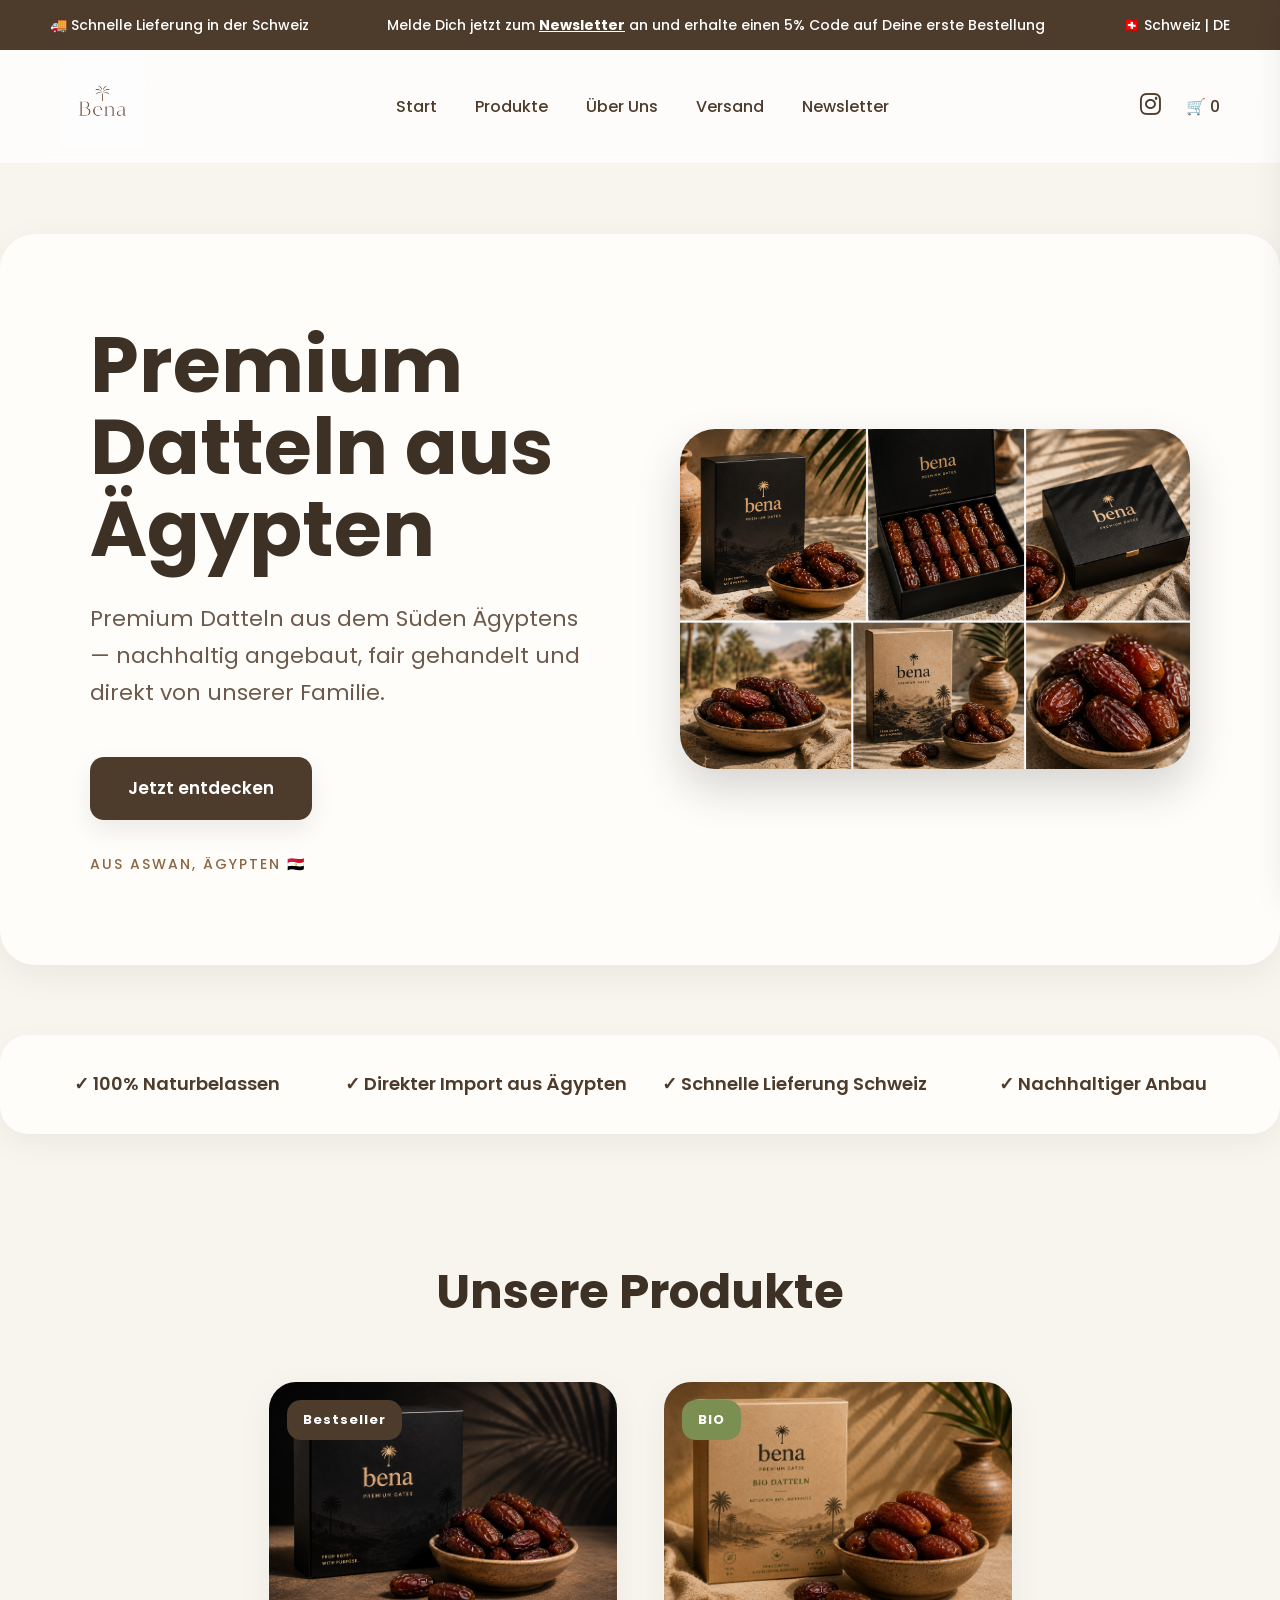
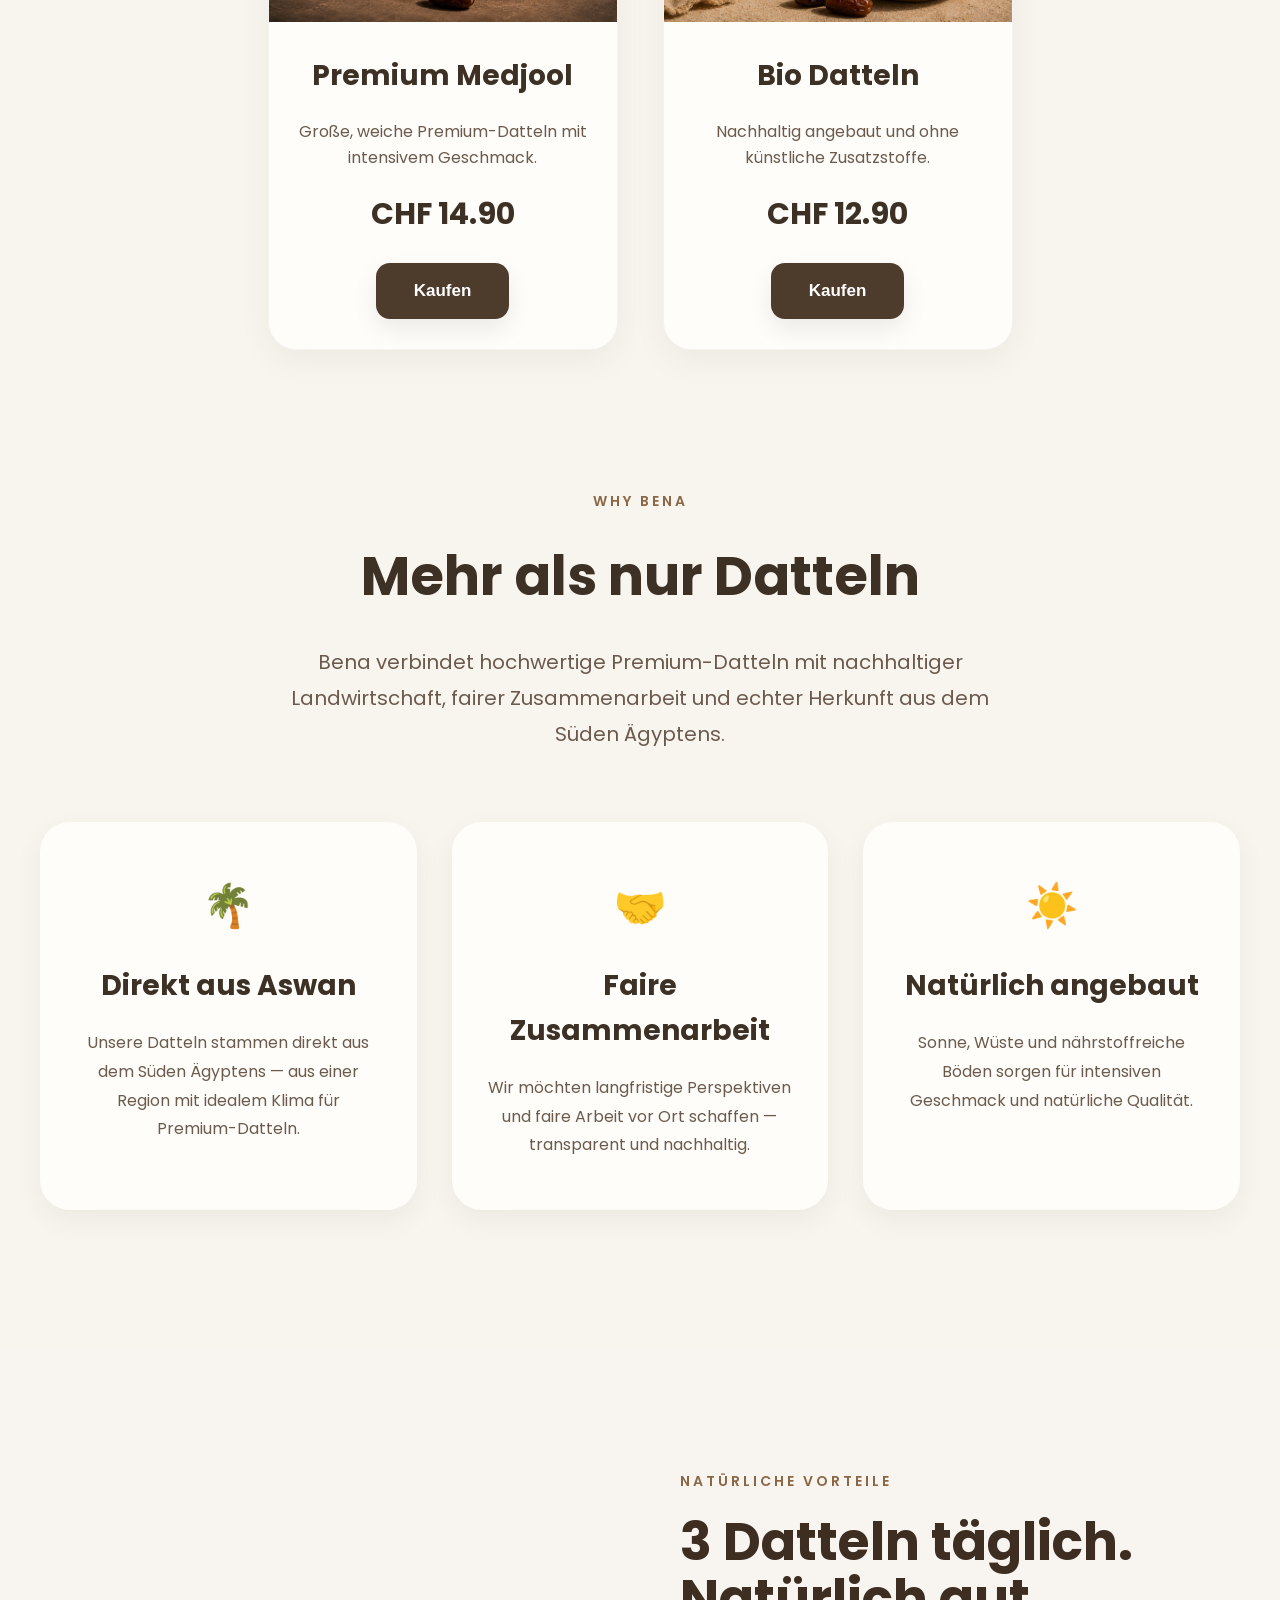
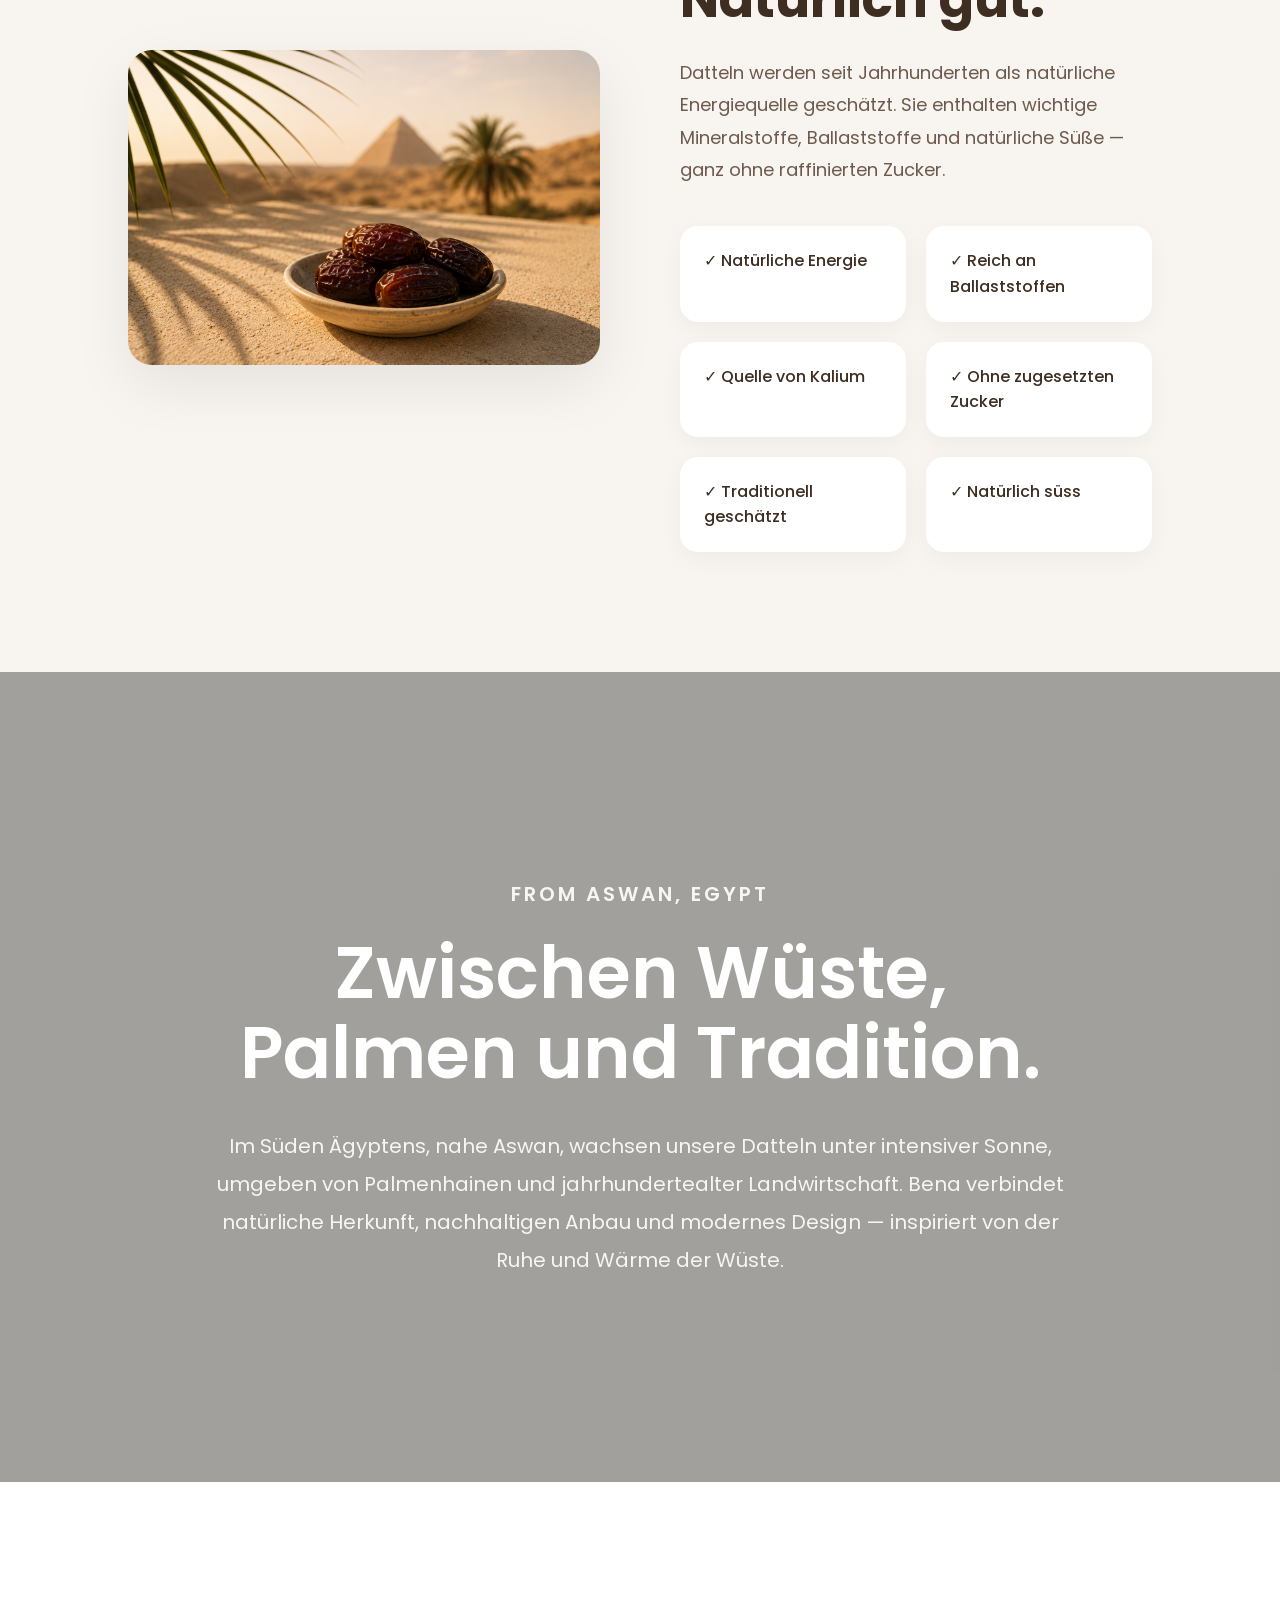
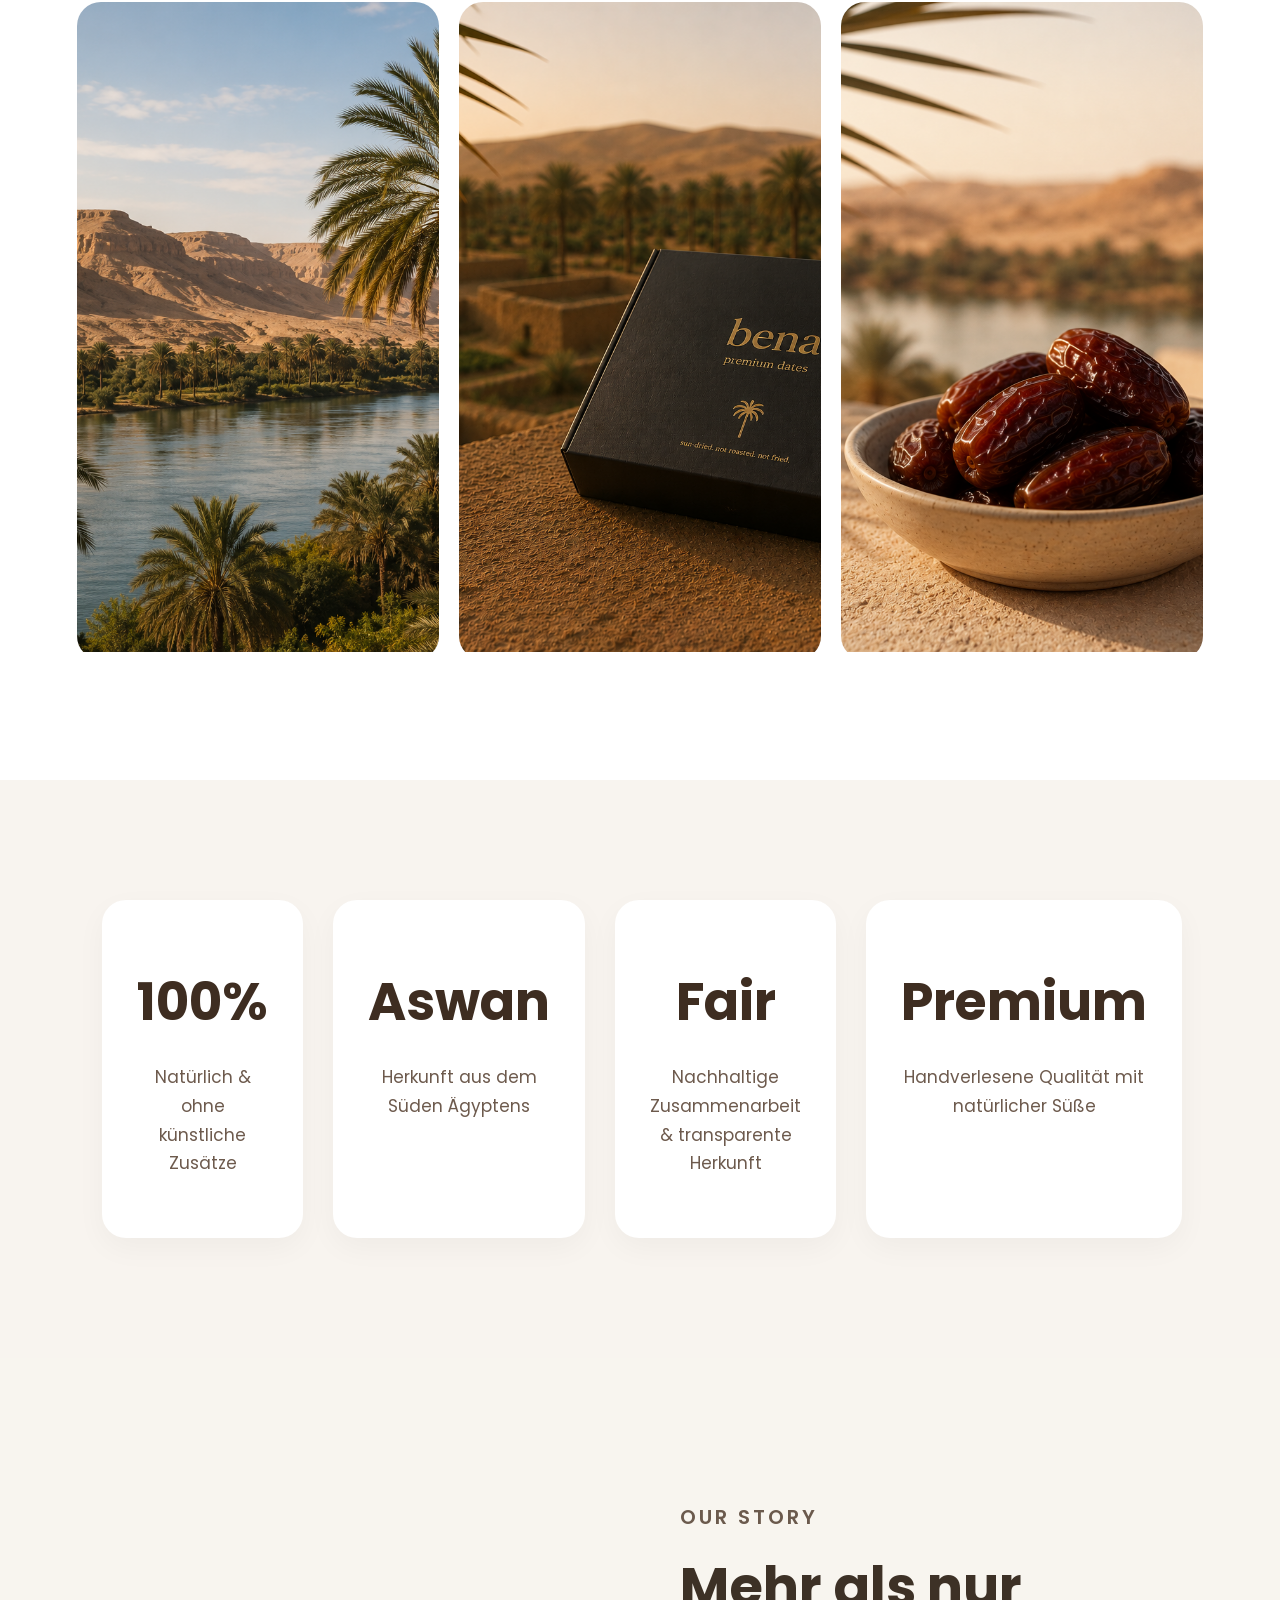
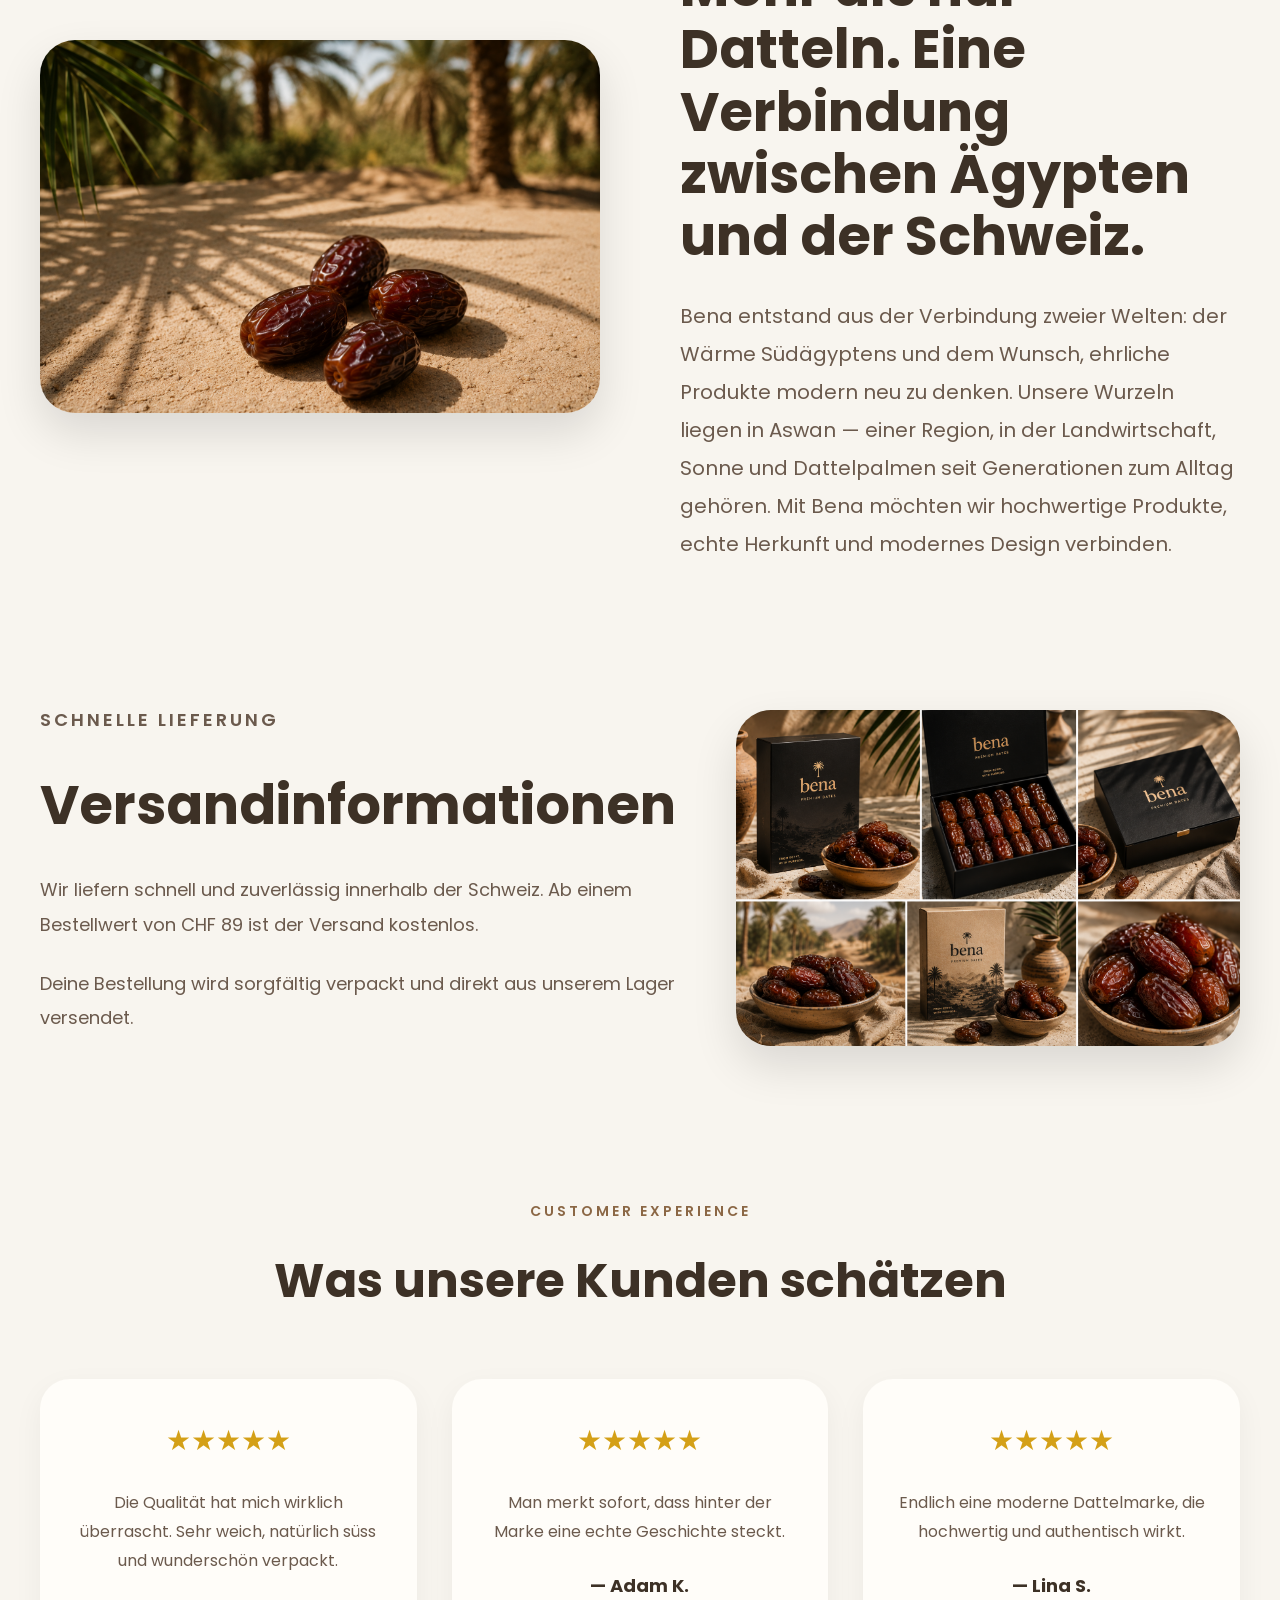
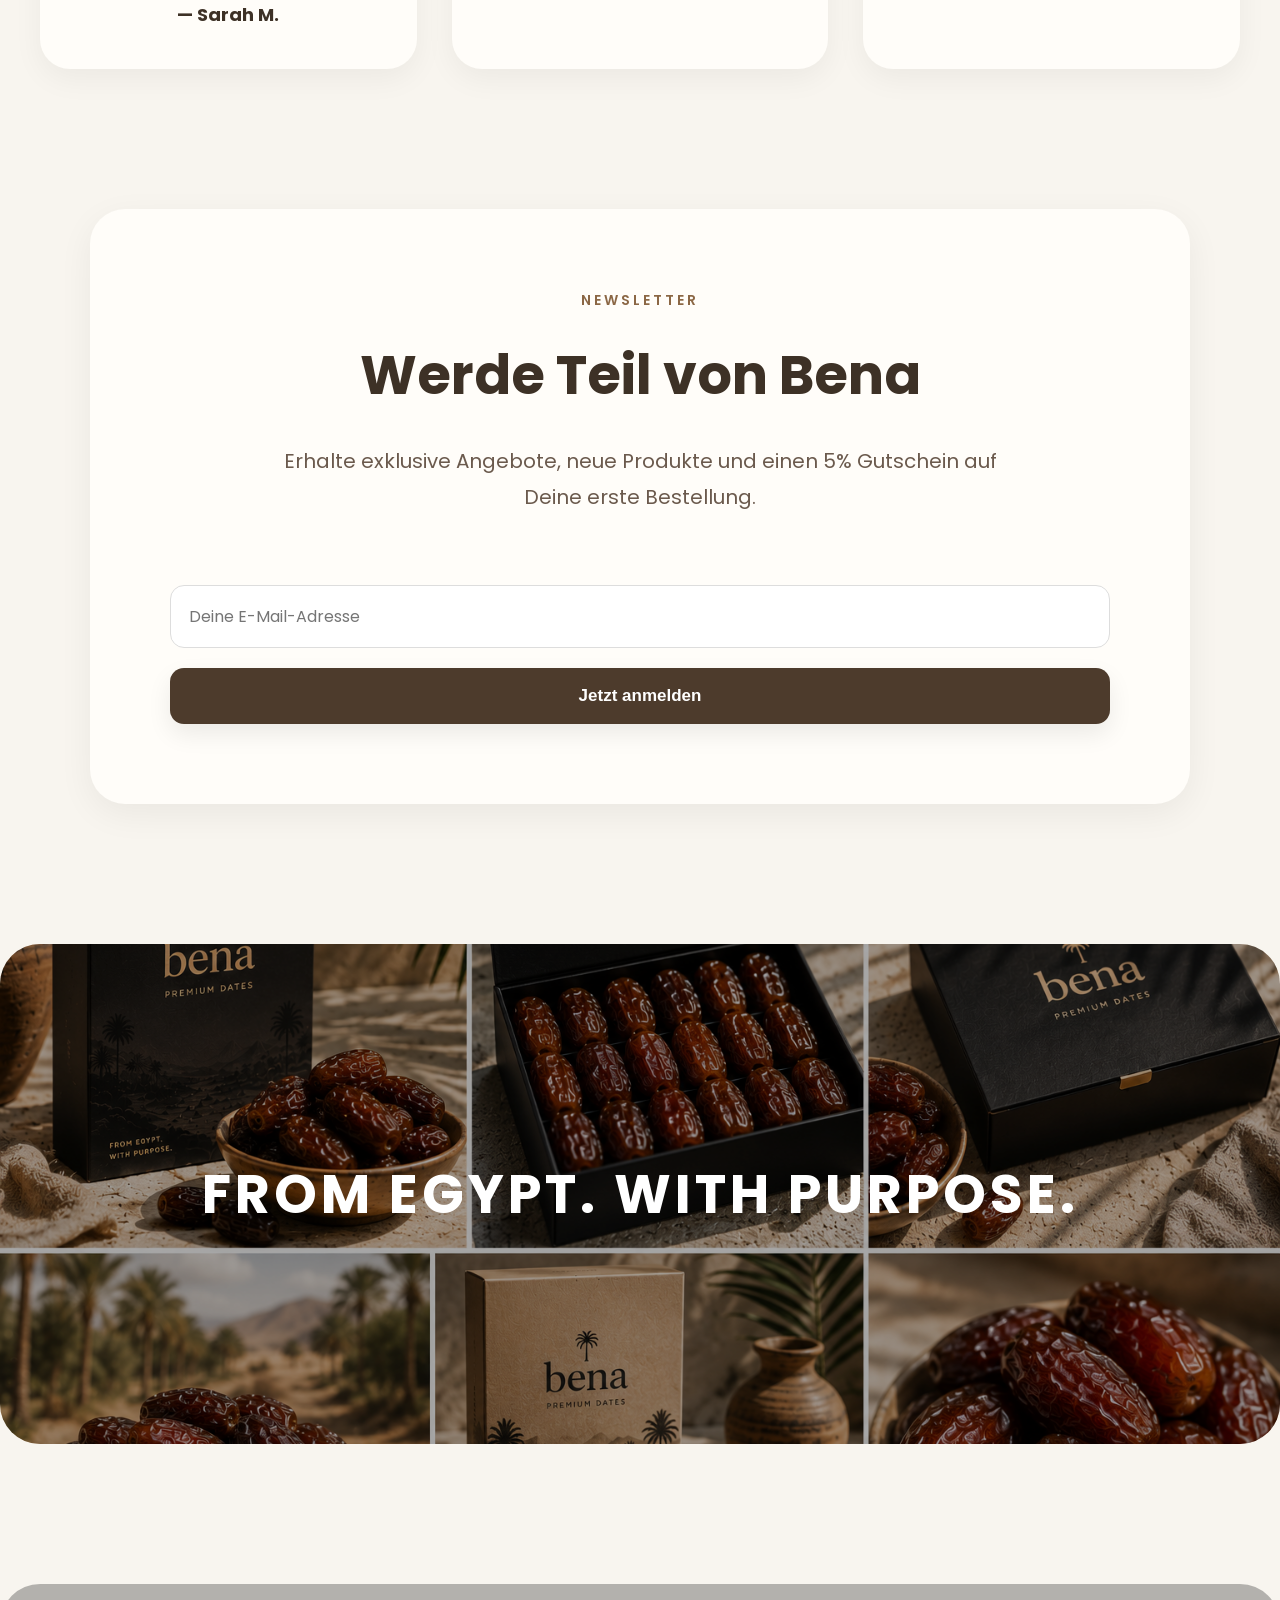
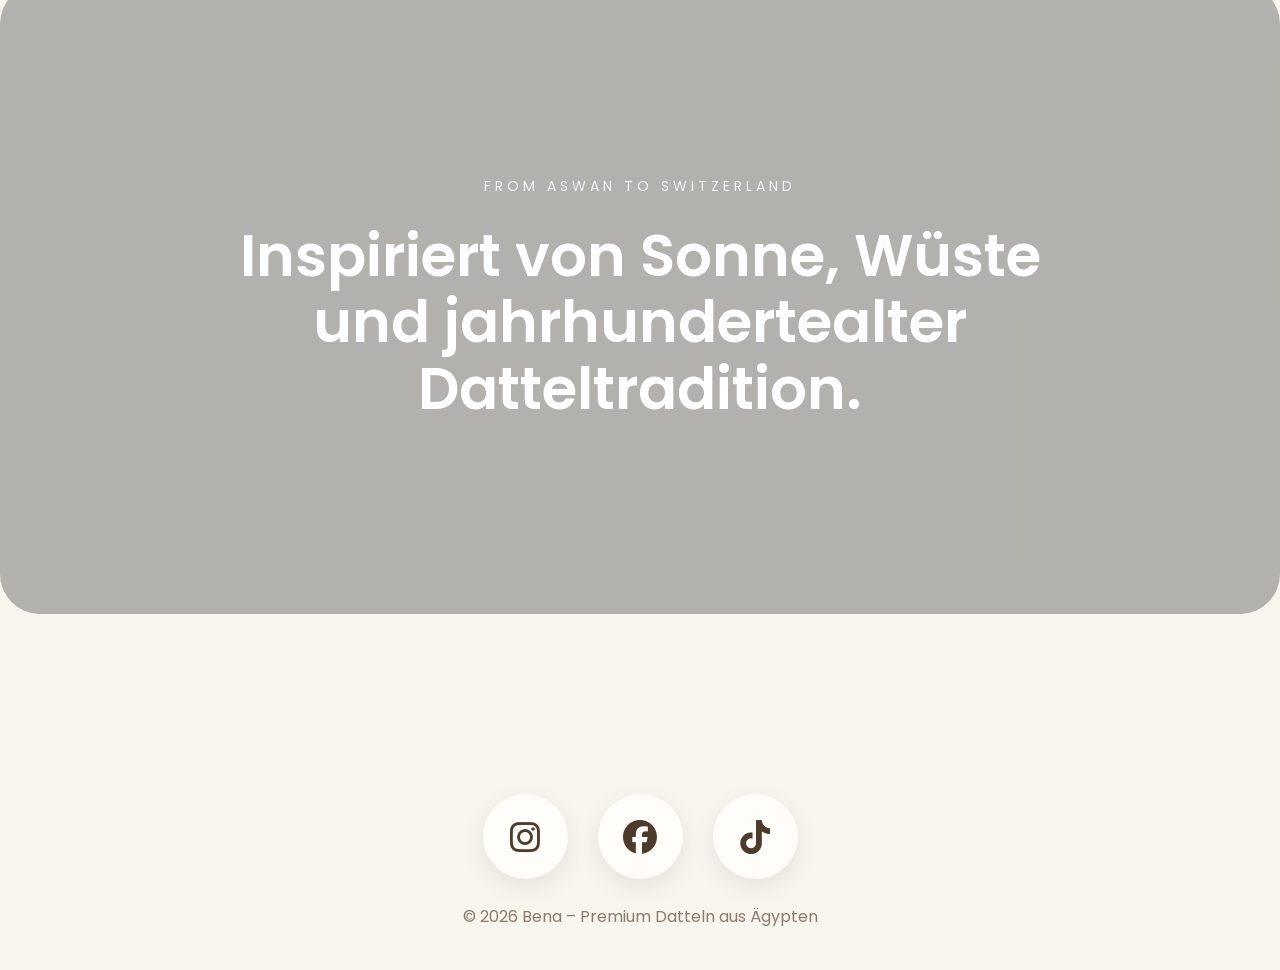
==== commit 803b077c: "Update index.html" ====
--- a/index.html
+++ b/index.html
@@ -124,7 +124,11 @@
 
     <a href="index.html">Start</a>
 
-    <a href="index.html#products">Produkte</a>
+    <a href="#products" onclick="toggleMobileMenu()">
+
+        Produkte
+
+    </a>
 
     <a href="about.html">Über Uns</a>
 
@@ -134,40 +138,6 @@
 
 </div>
 
-<!-- HERO -->
-
-<section class="hero fade-in">
-
-    <div class="hero-left">
-
-        <h1>Premium Datteln aus Ägypten</h1>
-
-        <p class="subtitle">
-
-            Premium Datteln aus dem Süden Ägyptens —
-            nachhaltig angebaut, fair gehandelt und direkt von unserer Familie.
-
-        </p>
-
-        <a href="#products" class="hero-button">
-
-            Jetzt entdecken
-
-        </a>
-
-        <p class="hero-origin">
-
-            Aus Aswan, Ägypten 🇪🇬
-
-        </p>
-
-    </div>
-
-    <div class="hero-right">
-
-        <img src="images/Produktbild 4.png" alt="Premium Datteln">
-
-    </div>
 
 </section>
 
--- a/style.css
+++ b/style.css
@@ -2410,4 +2410,177 @@
 
     }
 
+}
+
+/* SHIPPING MOBILE FIX */
+
+@media (max-width: 1000px) {
+
+    .shipping-section {
+
+        flex-direction: column;
+
+        padding: 40px 20px;
+
+        gap: 40px;
+
+        overflow: hidden;
+
+    }
+
+    .shipping-left,
+    .shipping-right {
+
+        width: 100%;
+
+    }
+
+    .shipping-left h2 {
+
+        font-size: 42px;
+
+        line-height: 1.1;
+
+        word-break: break-word;
+
+    }
+
+    .shipping-left p {
+
+        font-size: 18px;
+
+        line-height: 1.8;
+
+    }
+
+    .shipping-right img {
+
+        width: 100%;
+
+        border-radius: 24px;
+
+    }
+
+}
+
+/* FORCE SHIPPING MOBILE FIX */
+
+@media (max-width: 1000px) {
+
+    .shipping-section {
+
+        display: flex !important;
+
+        flex-direction: column !important;
+
+        padding: 40px 20px !important;
+
+        gap: 40px !important;
+
+        overflow: hidden !important;
+
+    }
+
+    .shipping-left,
+    .shipping-right {
+
+        width: 100% !important;
+
+        max-width: 100% !important;
+
+    }
+
+    .shipping-left h2 {
+
+        font-size: 38px !important;
+
+        line-height: 1.1 !important;
+
+        word-break: break-word !important;
+
+    }
+
+    .shipping-left p {
+
+        font-size: 18px !important;
+
+        line-height: 1.8 !important;
+
+    }
+
+    .shipping-right img {
+
+        width: 100% !important;
+
+        max-width: 100% !important;
+
+        border-radius: 24px !important;
+
+    }
+
+}
+
+/* SHIPPING PAGE MOBILE FIX */
+
+@media (max-width: 1000px) {
+
+    .shipping-page {
+
+        padding: 30px 18px;
+
+        overflow: hidden;
+
+    }
+
+    .shipping-box {
+
+        display: flex;
+
+        flex-direction: column;
+
+        gap: 40px;
+
+        padding: 35px 22px;
+
+        border-radius: 28px;
+
+    }
+
+    .shipping-left-page,
+    .shipping-right-page {
+
+        width: 100%;
+
+        max-width: 100%;
+
+    }
+
+    .shipping-left-page h1 {
+
+        font-size: 54px;
+
+        line-height: 1.05;
+
+        word-break: break-word;
+
+        margin-bottom: 30px;
+
+    }
+
+    .shipping-left-page p {
+
+        font-size: 18px;
+
+        line-height: 1.8;
+
+    }
+
+    .shipping-right-page img {
+
+        width: 100%;
+
+        border-radius: 24px;
+
+    }
+
 }
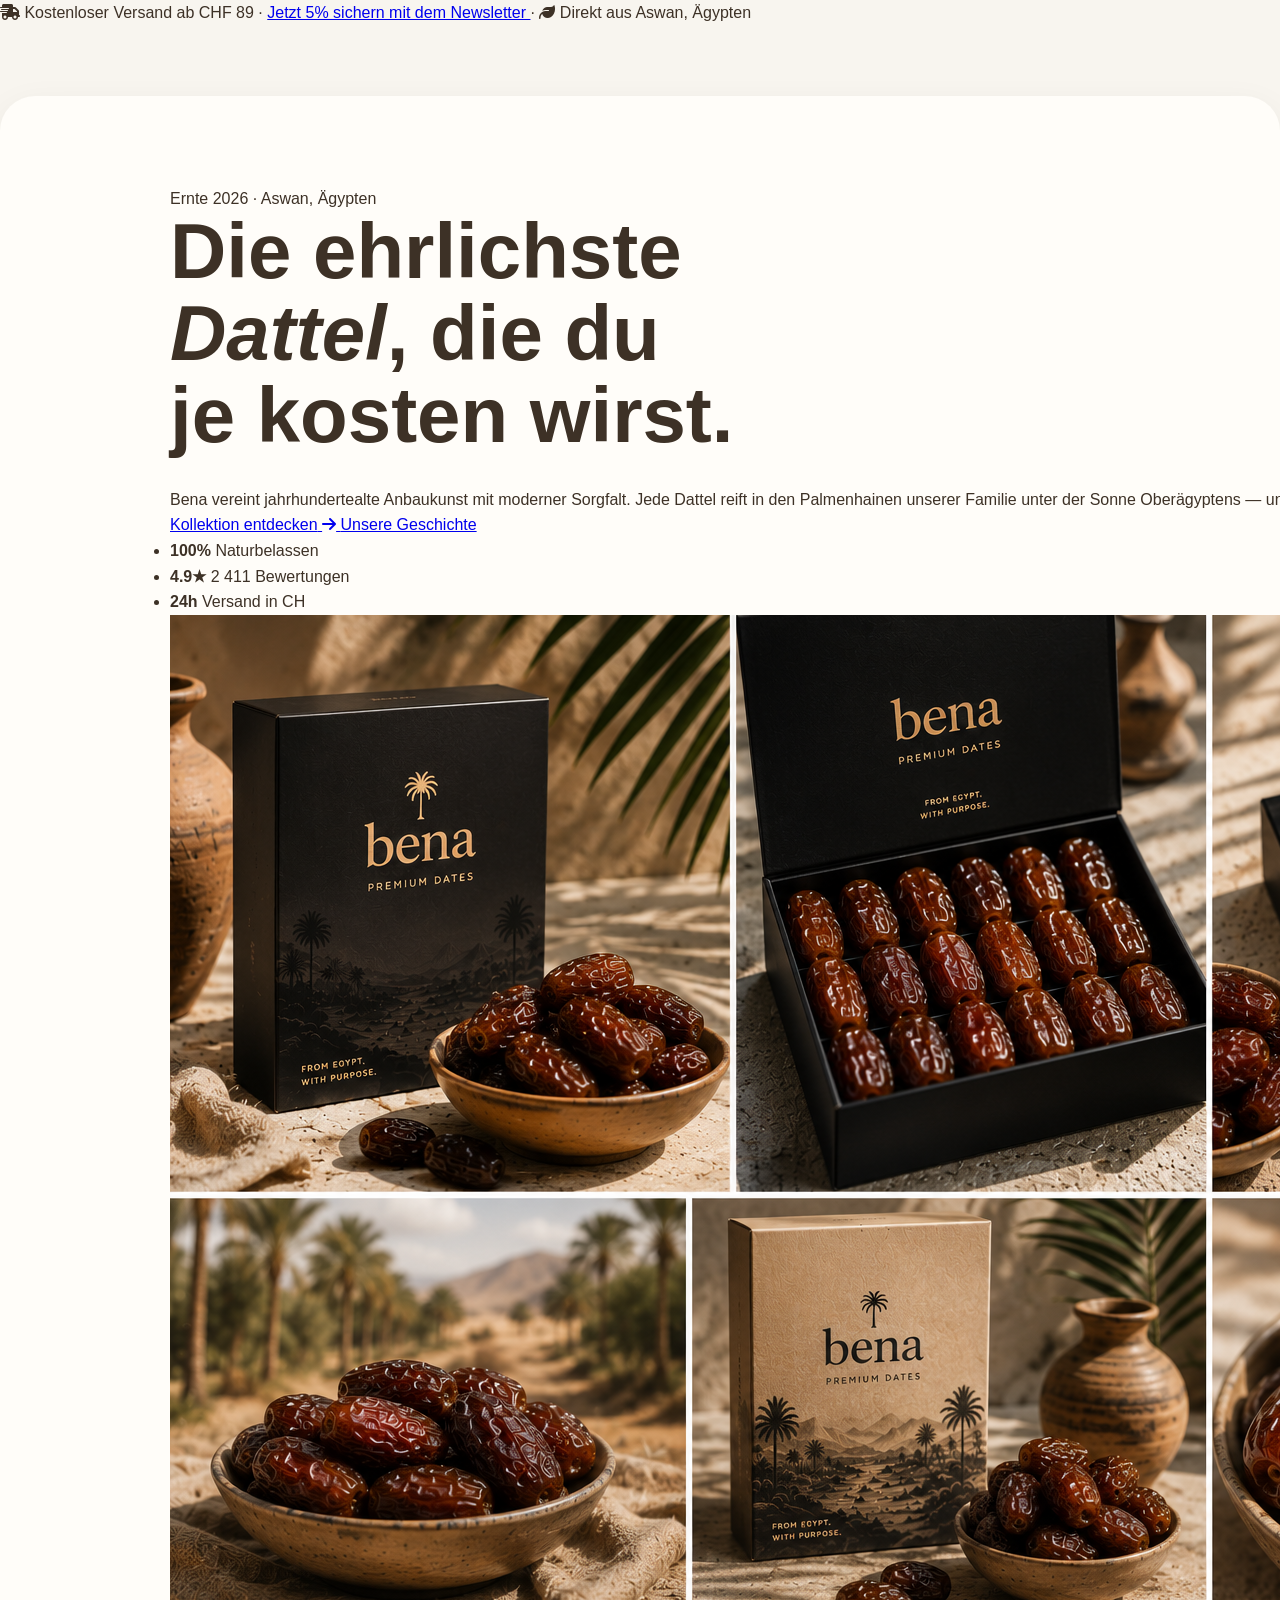
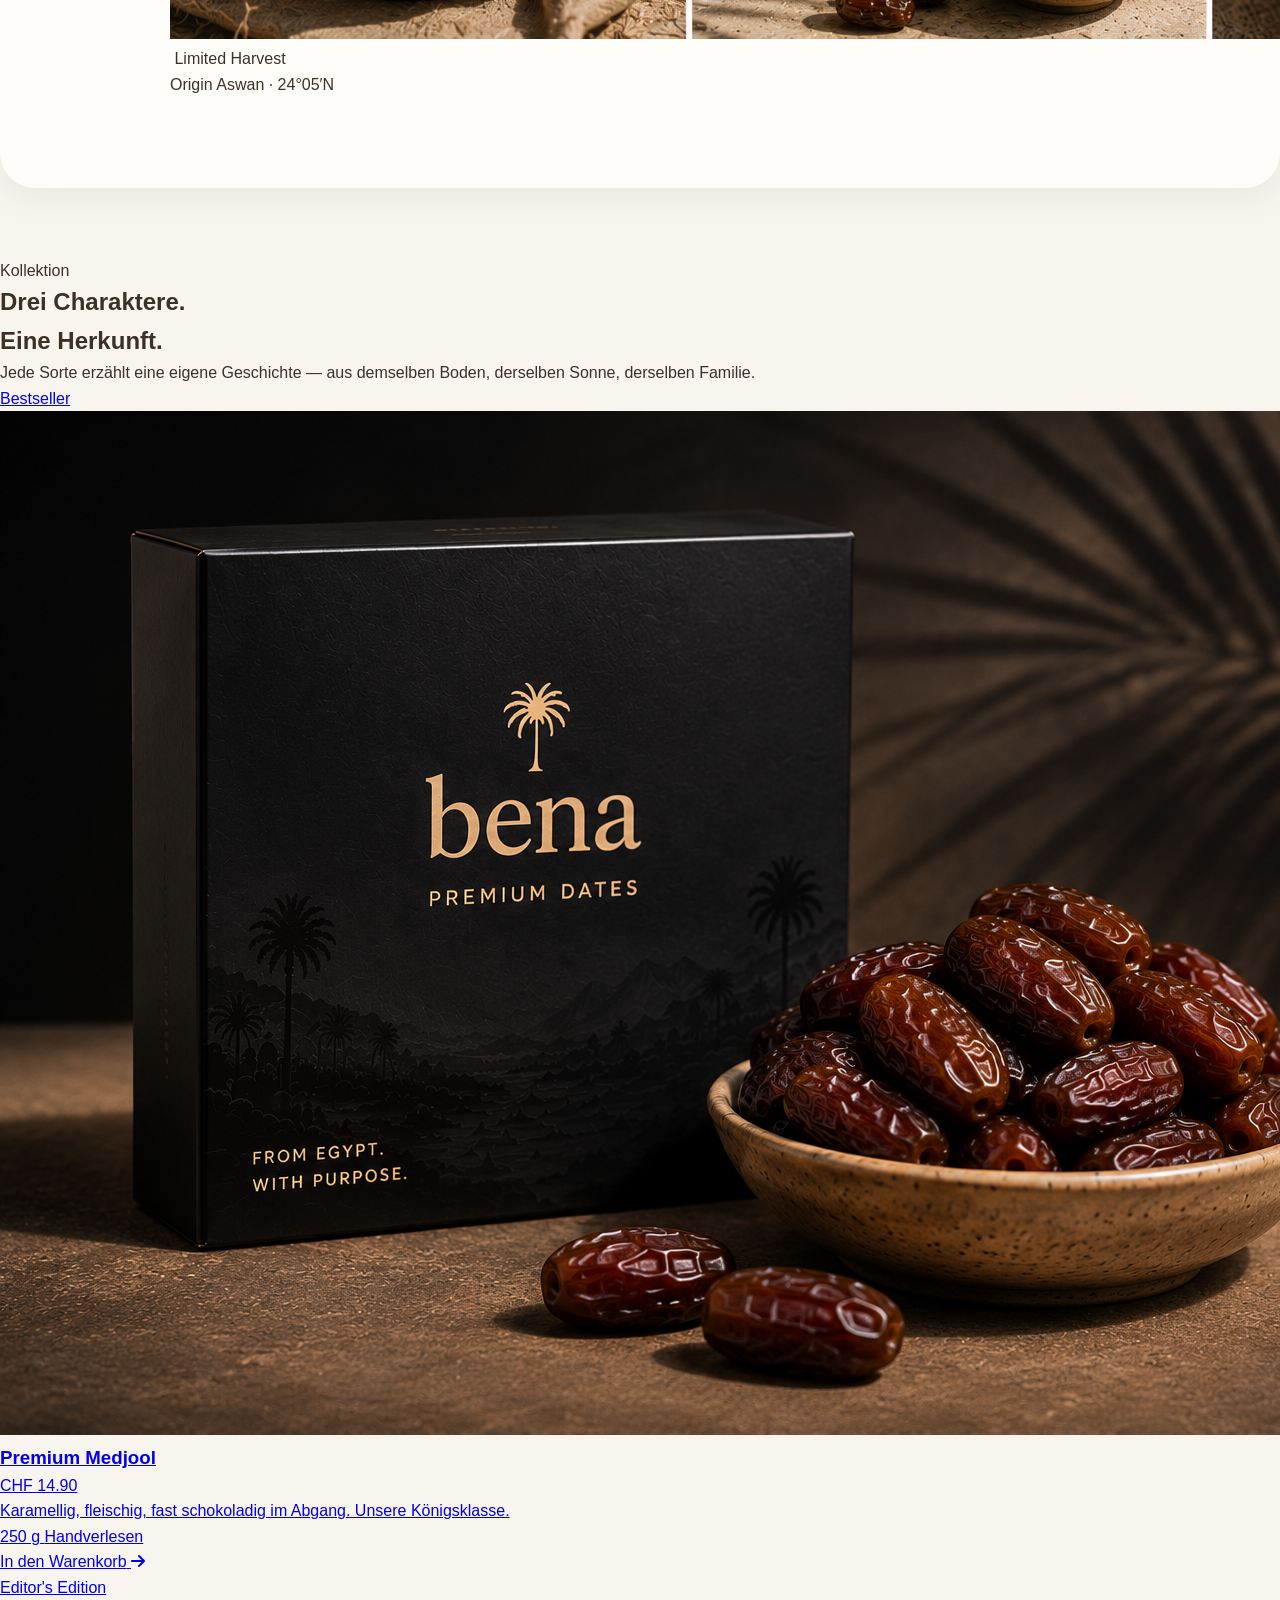
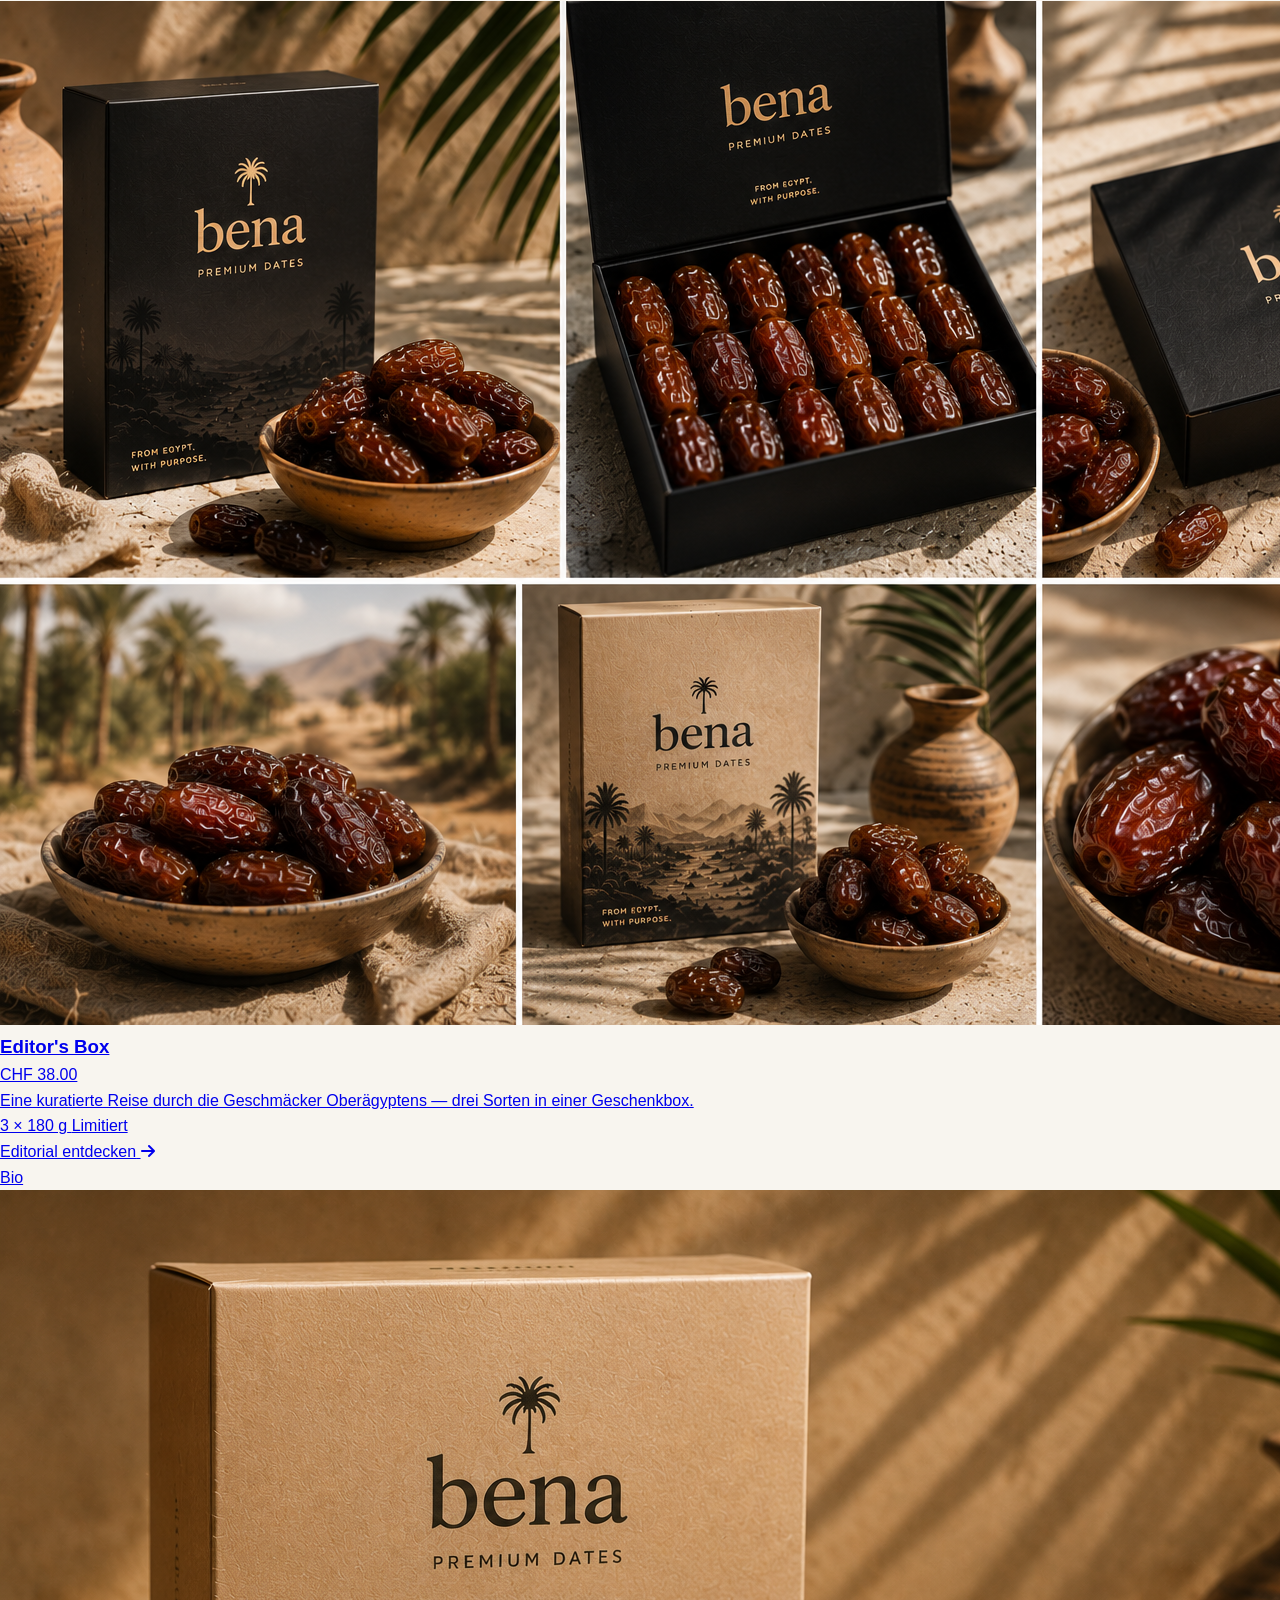
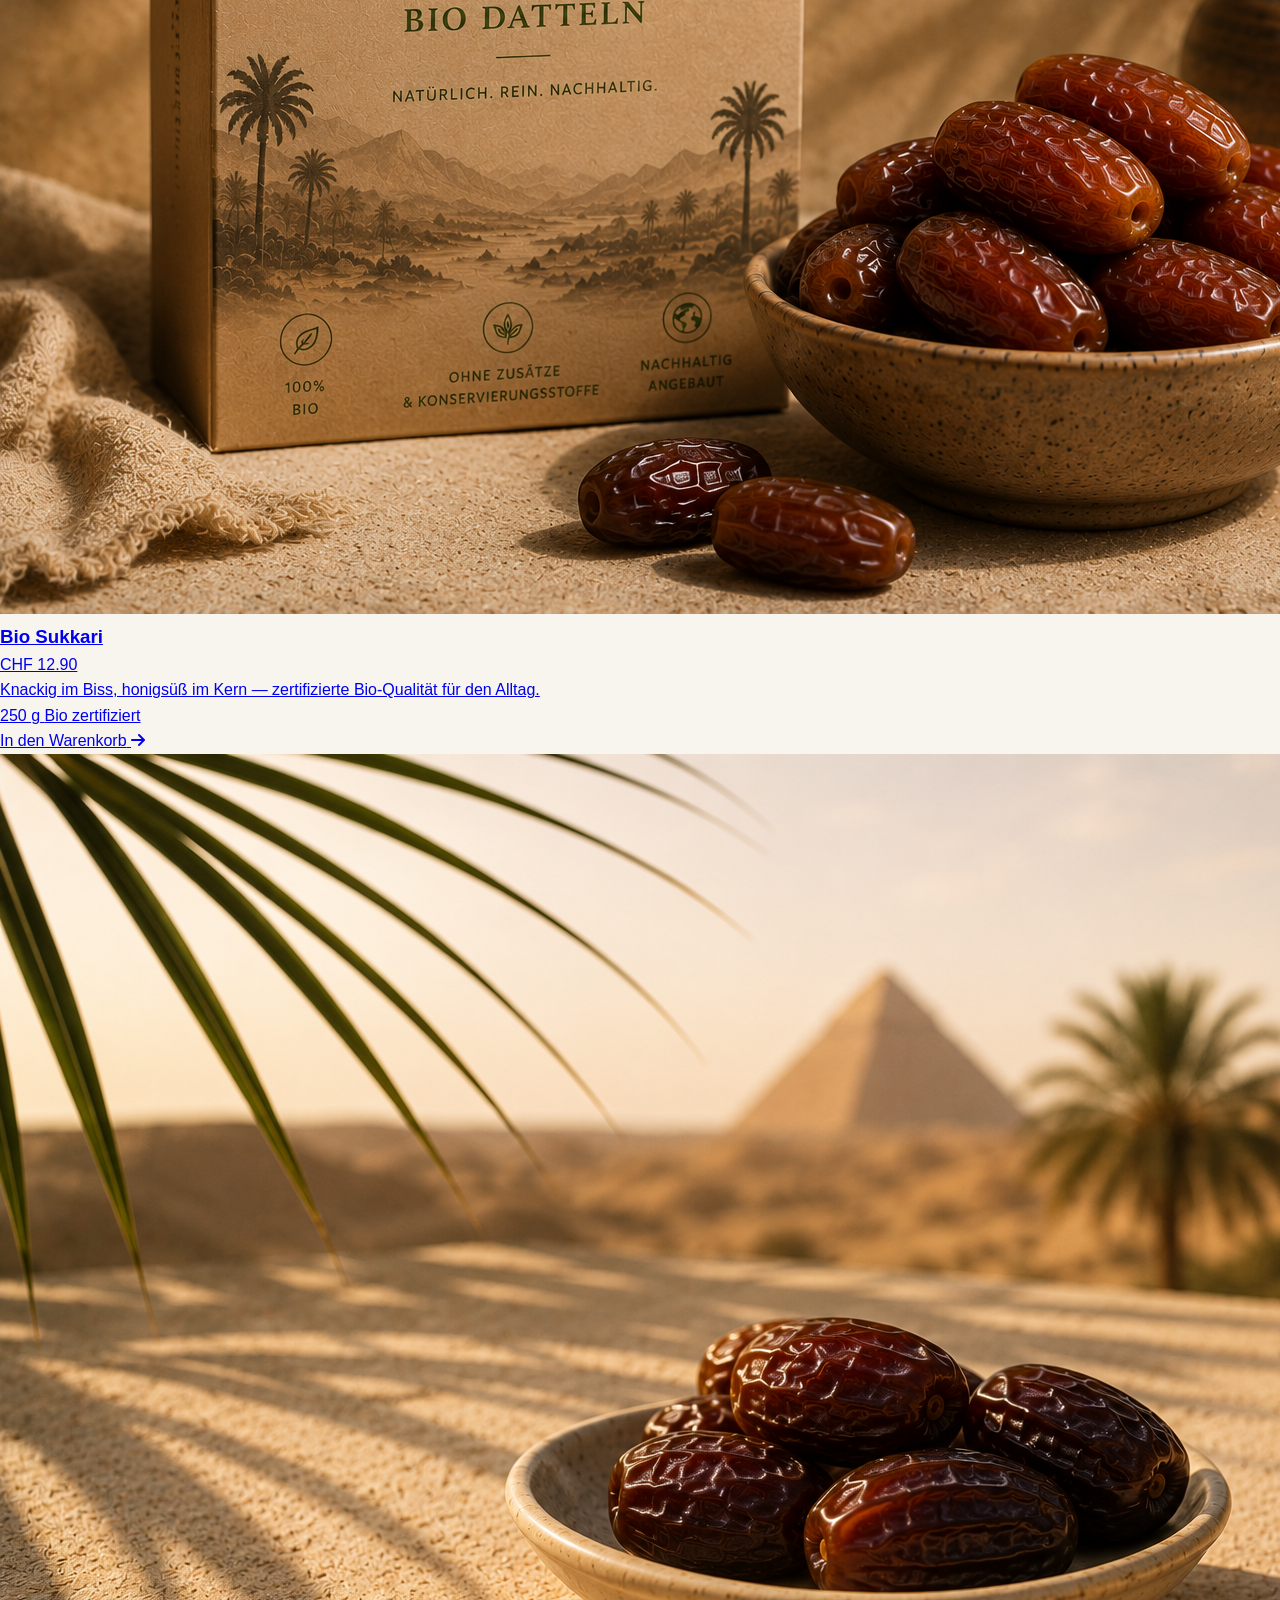
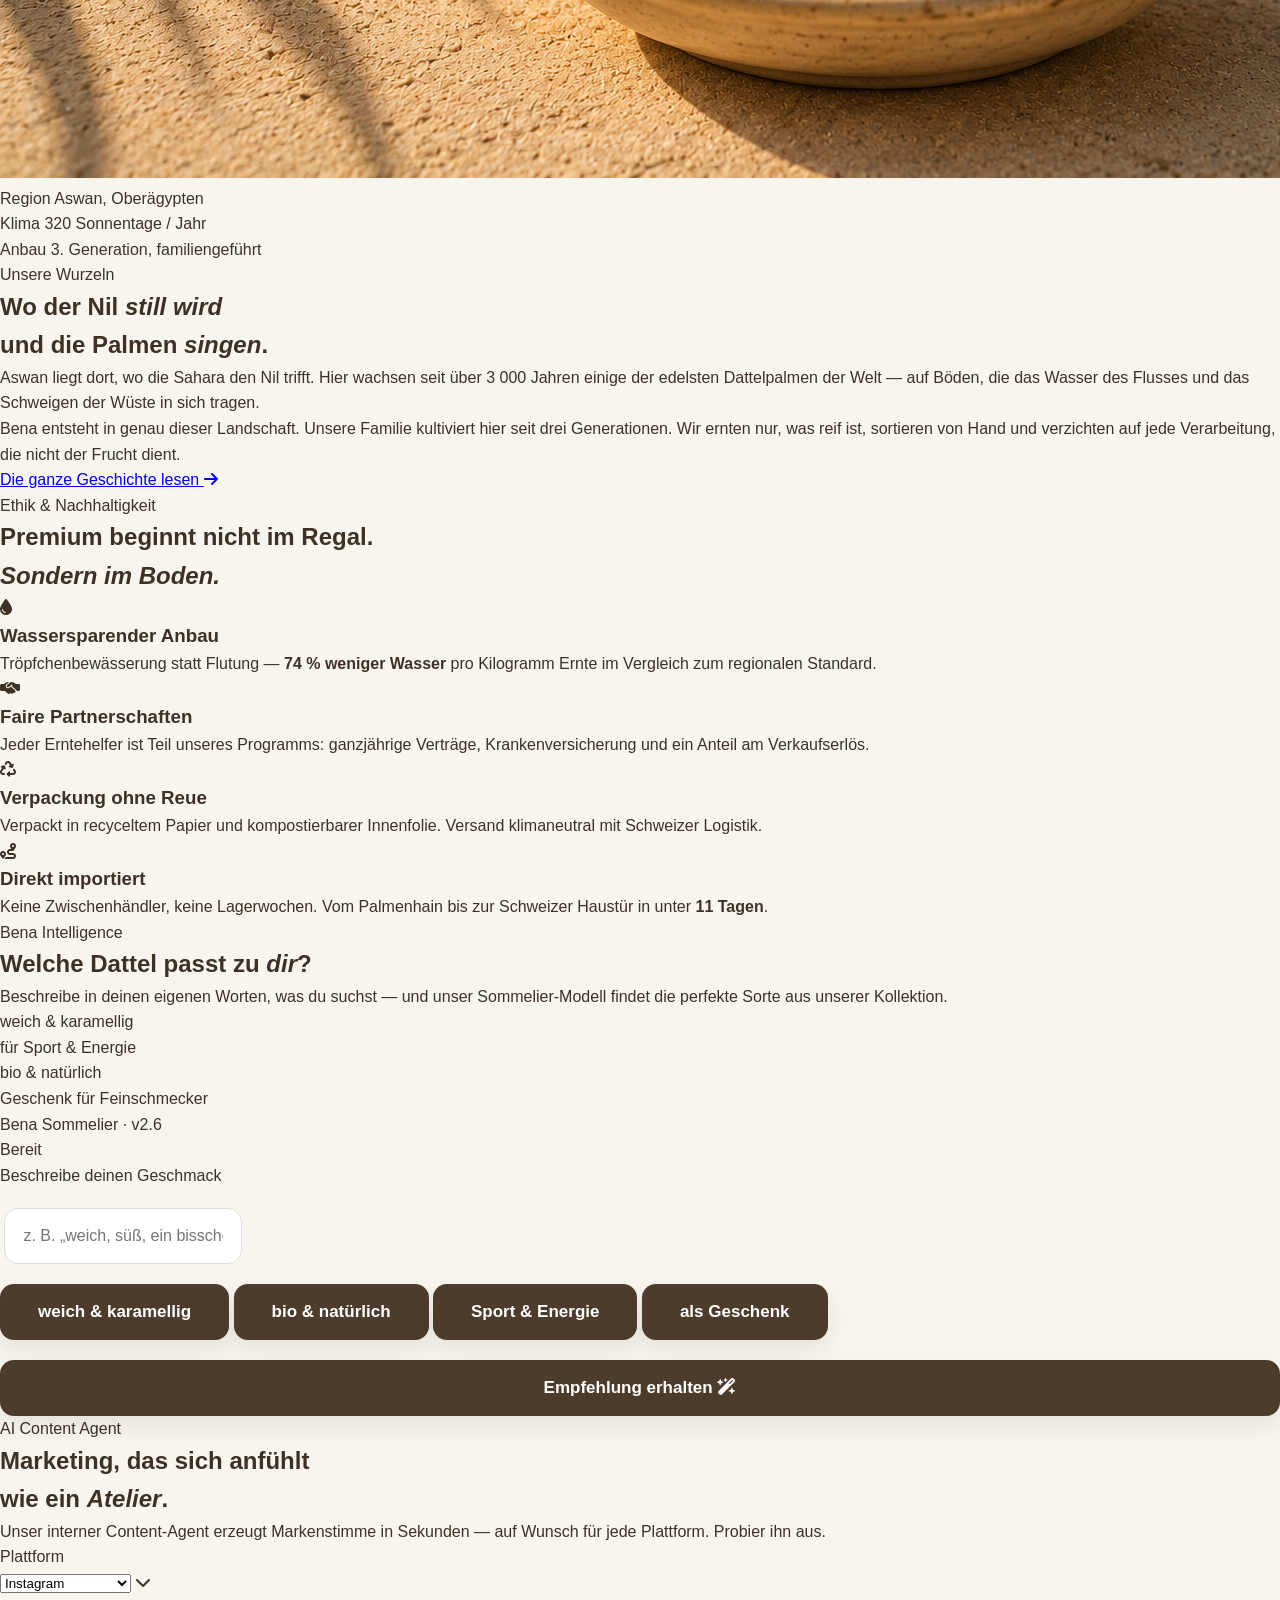
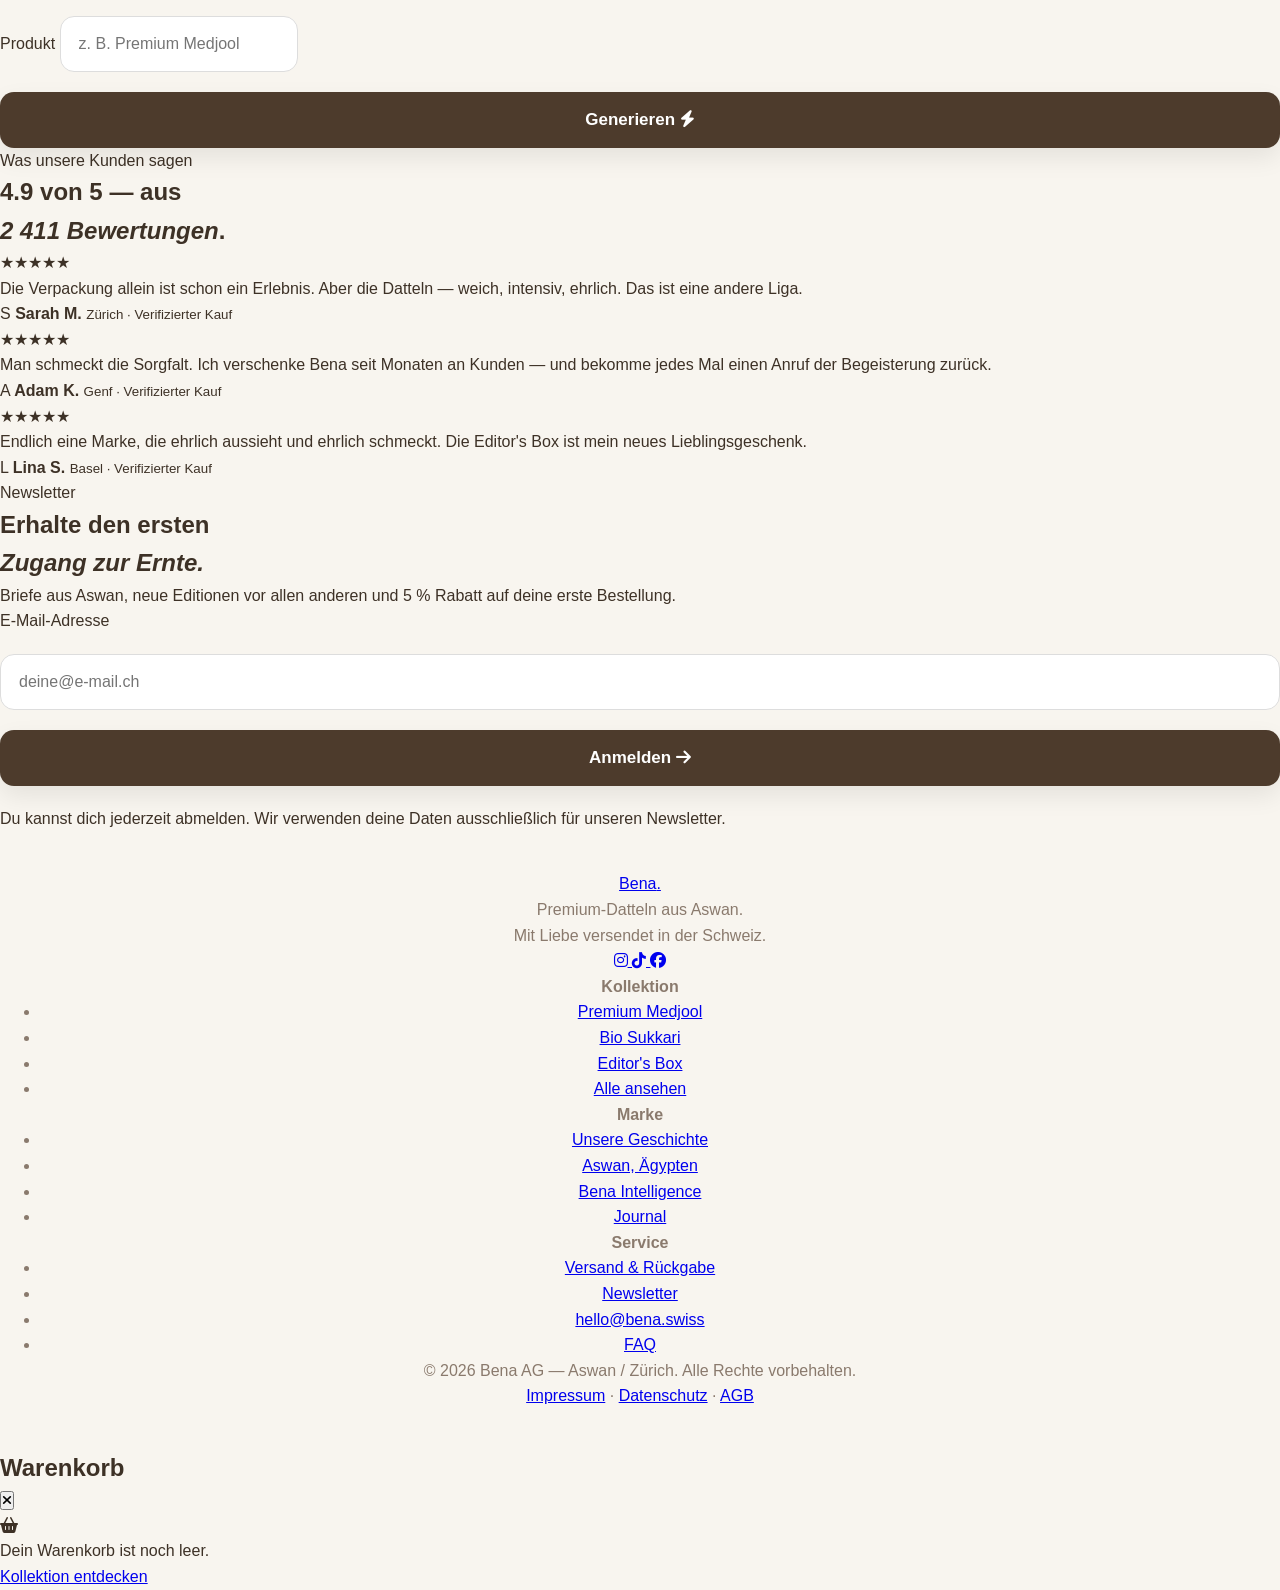
==== commit 4d246315: "Update index.html" ====
--- a/index.html
+++ b/index.html
@@ -2,911 +2,680 @@
 <html lang="de">
 
 <head>
-
     <meta charset="UTF-8">
-
     <meta name="viewport" content="width=device-width, initial-scale=1.0">
-
-    <title>Bena Premium Datteln</title>
-
+    <meta name="theme-color" content="#f6f1ea">
+    <title>Bena — Premium Datteln aus Aswan, Ägypten</title>
     <meta name="description"
-        content="Premium Datteln direkt aus Ägypten – natürlich, hochwertig und nachhaltig.">
+        content="Bena. Handverlesene Premium-Datteln aus den Palmenhainen Aswans. Nachhaltig kultiviert, fair gehandelt, direkt geliefert in die Schweiz.">
 
     <link rel="preconnect" href="https://fonts.googleapis.com">
-
     <link rel="preconnect" href="https://fonts.gstatic.com" crossorigin>
-
-    <link href="https://fonts.googleapis.com/css2?family=Poppins:wght@300;400;500;600;700&display=swap"
+    <link
+        href="https://fonts.googleapis.com/css2?family=Fraunces:opsz,wght@9..144,300;9..144,400;9..144,500;9..144,600&family=Inter:wght@300;400;500;600;700&display=swap"
         rel="stylesheet">
 
     <link rel="stylesheet" href="style.css">
-
-    <link rel="stylesheet"
-        href="https://cdnjs.cloudflare.com/ajax/libs/font-awesome/6.5.1/css/all.min.css">
-
+    <link rel="stylesheet" href="https://cdnjs.cloudflare.com/ajax/libs/font-awesome/6.5.1/css/all.min.css">
 </head>
 
 <body>
 
-    <!-- TOP BAR -->
-
-    <div class="top-bar">
-
-        <div class="top-bar-left">
-
-            <a href="shipping.html">
-
-                🚚 Schnelle Lieferung in der Schweiz
-
+    <!-- ANNOUNCEMENT BAR -->
+    <div class="announcement" role="region" aria-label="Ankündigung">
+        <div class="announcement__inner">
+            <span class="announcement__item">
+                <i class="fa-solid fa-truck-fast"></i>
+                Kostenloser Versand ab CHF 89
+            </span>
+            <span class="announcement__divider" aria-hidden="true">·</span>
+            <a class="announcement__item announcement__item--link" href="newsletter.html">
+                Jetzt 5% sichern mit dem Newsletter
             </a>
-
+            <span class="announcement__divider" aria-hidden="true">·</span>
+            <span class="announcement__item">
+                <i class="fa-solid fa-leaf"></i>
+                Direkt aus Aswan, Ägypten
+            </span>
         </div>
-
-        <div class="top-bar-center">
-
-            <a href="newsletter.html">
-
-                Melde Dich jetzt zum <span>Newsletter</span> an und erhalte einen 5% Code auf Deine erste Bestellung
-
-            </a>
-
+    </div>
+
+    <header id="site-header" class="site-header"></header>
+
+    <main>
+
+        <!-- HERO -->
+        <section class="hero" aria-labelledby="hero-title">
+            <div class="hero__bg" aria-hidden="true">
+                <div class="hero__orb hero__orb--1"></div>
+                <div class="hero__orb hero__orb--2"></div>
+                <div class="hero__grain"></div>
+            </div>
+
+            <div class="hero__inner">
+                <div class="hero__copy reveal">
+                    <span class="eyebrow">
+                        <span class="eyebrow__dot" aria-hidden="true"></span>
+                        Ernte 2026 · Aswan, Ägypten
+                    </span>
+
+                    <h1 id="hero-title" class="display">
+                        Die ehrlichste<br>
+                        <em>Dattel</em>, die du<br>
+                        je kosten wirst.
+                    </h1>
+
+                    <p class="lede">
+                        Bena vereint jahrhundertealte Anbaukunst mit moderner Sorgfalt.
+                        Jede Dattel reift in den Palmenhainen unserer Familie unter
+                        der Sonne Oberägyptens — und kommt unverarbeitet zu dir.
+                    </p>
+
+                    <div class="hero__ctas">
+                        <a href="#products" class="btn btn--primary">
+                            <span>Kollektion entdecken</span>
+                            <i class="fa-solid fa-arrow-right"></i>
+                        </a>
+                        <a href="#story" class="btn btn--ghost">
+                            Unsere Geschichte
+                        </a>
+                    </div>
+
+                    <ul class="hero__meta">
+                        <li>
+                            <strong>100%</strong>
+                            <span>Naturbelassen</span>
+                        </li>
+                        <li>
+                            <strong>4.9★</strong>
+                            <span>2 411 Bewertungen</span>
+                        </li>
+                        <li>
+                            <strong>24h</strong>
+                            <span>Versand in CH</span>
+                        </li>
+                    </ul>
+                </div>
+
+                <div class="hero__visual reveal" data-reveal-delay="120">
+                    <div class="hero__card">
+                        <div class="hero__card-glow" aria-hidden="true"></div>
+                        <img src="images/Produktbild 4.png" alt="Bena Premium Datteln in eleganter Verpackung"
+                            loading="eager">
+                        <div class="hero__chip hero__chip--top">
+                            <i class="fa-solid fa-sparkles"></i>
+                            Limited Harvest
+                        </div>
+                        <div class="hero__chip hero__chip--bottom">
+                            <span class="hero__chip-mini">Origin</span>
+                            Aswan · 24°05′N
+                        </div>
+                    </div>
+                </div>
+            </div>
+
+            <div class="hero__marquee" aria-hidden="true">
+                <div class="marquee__track">
+                    <span>Vogue Living</span><span>·</span>
+                    <span>NZZ Bellevue</span><span>·</span>
+                    <span>Schweizer Illustrierte</span><span>·</span>
+                    <span>Annabelle</span><span>·</span>
+                    <span>Bilanz</span><span>·</span>
+                    <span>Vogue Living</span><span>·</span>
+                    <span>NZZ Bellevue</span><span>·</span>
+                    <span>Schweizer Illustrierte</span><span>·</span>
+                    <span>Annabelle</span><span>·</span>
+                    <span>Bilanz</span><span>·</span>
+                </div>
+            </div>
+        </section>
+
+        <!-- PRODUCT SHOWCASE -->
+        <section id="products" class="showcase" aria-labelledby="showcase-title">
+            <header class="section-head reveal">
+                <span class="eyebrow">Kollektion</span>
+                <h2 id="showcase-title" class="display display--sm">
+                    Drei Charaktere.<br>
+                    Eine Herkunft.
+                </h2>
+                <p class="lede lede--center">
+                    Jede Sorte erzählt eine eigene Geschichte —
+                    aus demselben Boden, derselben Sonne, derselben Familie.
+                </p>
+            </header>
+
+            <div class="showcase__grid">
+
+                <article class="product reveal" data-reveal-delay="0">
+                    <a href="product-premium.html" class="product__link" aria-label="Premium Medjool ansehen">
+                        <div class="product__media">
+                            <span class="product__tag">Bestseller</span>
+                            <img src="images/Produktbild 6.png" alt="Premium Medjool Datteln">
+                            <div class="product__shine" aria-hidden="true"></div>
+                        </div>
+
+                        <div class="product__body">
+                            <div class="product__head">
+                                <h3>Premium Medjool</h3>
+                                <span class="product__price">CHF 14.90</span>
+                            </div>
+                            <p>Karamellig, fleischig, fast schokoladig im Abgang. Unsere Königsklasse.</p>
+                            <div class="product__attrs">
+                                <span>250 g</span>
+                                <span class="product__dot" aria-hidden="true"></span>
+                                <span>Handverlesen</span>
+                            </div>
+                        </div>
+
+                        <div class="product__cta">
+                            <span>In den Warenkorb</span>
+                            <i class="fa-solid fa-arrow-right"></i>
+                        </div>
+                    </a>
+                </article>
+
+                <article class="product product--feature reveal" data-reveal-delay="80">
+                    <a href="product-premium.html" class="product__link" aria-label="Editor's Edition ansehen">
+                        <div class="product__media">
+                            <span class="product__tag product__tag--gold">Editor's Edition</span>
+                            <img src="images/Produktbild 4.png" alt="Bena Editor's Edition Box">
+                            <div class="product__shine" aria-hidden="true"></div>
+                        </div>
+
+                        <div class="product__body">
+                            <div class="product__head">
+                                <h3>Editor's Box</h3>
+                                <span class="product__price">CHF 38.00</span>
+                            </div>
+                            <p>Eine kuratierte Reise durch die Geschmäcker Oberägyptens — drei Sorten in einer Geschenkbox.</p>
+                            <div class="product__attrs">
+                                <span>3 × 180 g</span>
+                                <span class="product__dot" aria-hidden="true"></span>
+                                <span>Limitiert</span>
+                            </div>
+                        </div>
+
+                        <div class="product__cta">
+                            <span>Editorial entdecken</span>
+                            <i class="fa-solid fa-arrow-right"></i>
+                        </div>
+                    </a>
+                </article>
+
+                <article class="product reveal" data-reveal-delay="160">
+                    <a href="product-bio.html" class="product__link" aria-label="Bio Sukkari ansehen">
+                        <div class="product__media">
+                            <span class="product__tag product__tag--organic">Bio</span>
+                            <img src="images/Produktbild 7.png" alt="Bio Sukkari Datteln">
+                            <div class="product__shine" aria-hidden="true"></div>
+                        </div>
+
+                        <div class="product__body">
+                            <div class="product__head">
+                                <h3>Bio Sukkari</h3>
+                                <span class="product__price">CHF 12.90</span>
+                            </div>
+                            <p>Knackig im Biss, honigsüß im Kern — zertifizierte Bio-Qualität für den Alltag.</p>
+                            <div class="product__attrs">
+                                <span>250 g</span>
+                                <span class="product__dot" aria-hidden="true"></span>
+                                <span>Bio zertifiziert</span>
+                            </div>
+                        </div>
+
+                        <div class="product__cta">
+                            <span>In den Warenkorb</span>
+                            <i class="fa-solid fa-arrow-right"></i>
+                        </div>
+                    </a>
+                </article>
+
+            </div>
+        </section>
+
+        <!-- BRAND STORY -->
+        <section id="story" class="story" aria-labelledby="story-title">
+            <div class="story__inner">
+                <div class="story__visual reveal">
+                    <div class="story__image">
+                        <img src="images/Produktbild 8.png" alt="Palmenhain in Aswan, Ägypten">
+                    </div>
+                    <div class="story__plate">
+                        <div class="story__plate-row">
+                            <span class="story__plate-key">Region</span>
+                            <span class="story__plate-val">Aswan, Oberägypten</span>
+                        </div>
+                        <div class="story__plate-row">
+                            <span class="story__plate-key">Klima</span>
+                            <span class="story__plate-val">320 Sonnentage / Jahr</span>
+                        </div>
+                        <div class="story__plate-row">
+                            <span class="story__plate-key">Anbau</span>
+                            <span class="story__plate-val">3. Generation, familiengeführt</span>
+                        </div>
+                    </div>
+                </div>
+
+                <div class="story__copy reveal" data-reveal-delay="120">
+                    <span class="eyebrow">Unsere Wurzeln</span>
+                    <h2 id="story-title" class="display display--sm">
+                        Wo der Nil <em>still wird</em><br>
+                        und die Palmen <em>singen</em>.
+                    </h2>
+                    <p>
+                        Aswan liegt dort, wo die Sahara den Nil trifft.
+                        Hier wachsen seit über 3 000 Jahren einige der edelsten
+                        Dattelpalmen der Welt — auf Böden, die das Wasser des Flusses
+                        und das Schweigen der Wüste in sich tragen.
+                    </p>
+                    <p>
+                        Bena entsteht in genau dieser Landschaft. Unsere Familie
+                        kultiviert hier seit drei Generationen. Wir ernten nur,
+                        was reif ist, sortieren von Hand und verzichten auf jede
+                        Verarbeitung, die nicht der Frucht dient.
+                    </p>
+
+                    <a href="about.html" class="link-arrow">
+                        Die ganze Geschichte lesen
+                        <i class="fa-solid fa-arrow-right"></i>
+                    </a>
+                </div>
+            </div>
+        </section>
+
+        <!-- SUSTAINABILITY -->
+        <section class="sustain" aria-labelledby="sustain-title">
+            <header class="section-head reveal">
+                <span class="eyebrow">Ethik &amp; Nachhaltigkeit</span>
+                <h2 id="sustain-title" class="display display--sm">
+                    Premium beginnt nicht im Regal.<br>
+                    <em>Sondern im Boden.</em>
+                </h2>
+            </header>
+
+            <div class="sustain__grid">
+                <article class="sustain__card reveal" data-reveal-delay="0">
+                    <div class="sustain__icon">
+                        <i class="fa-solid fa-droplet"></i>
+                    </div>
+                    <h3>Wassersparender Anbau</h3>
+                    <p>
+                        Tröpfchenbewässerung statt Flutung —
+                        <strong>74 % weniger Wasser</strong> pro Kilogramm Ernte
+                        im Vergleich zum regionalen Standard.
+                    </p>
+                </article>
+
+                <article class="sustain__card reveal" data-reveal-delay="80">
+                    <div class="sustain__icon">
+                        <i class="fa-solid fa-handshake-simple"></i>
+                    </div>
+                    <h3>Faire Partnerschaften</h3>
+                    <p>
+                        Jeder Erntehelfer ist Teil unseres Programms:
+                        ganzjährige Verträge, Krankenversicherung und
+                        ein Anteil am Verkaufserlös.
+                    </p>
+                </article>
+
+                <article class="sustain__card reveal" data-reveal-delay="160">
+                    <div class="sustain__icon">
+                        <i class="fa-solid fa-recycle"></i>
+                    </div>
+                    <h3>Verpackung ohne Reue</h3>
+                    <p>
+                        Verpackt in recyceltem Papier und kompostierbarer
+                        Innenfolie. Versand klimaneutral mit Schweizer Logistik.
+                    </p>
+                </article>
+
+                <article class="sustain__card reveal" data-reveal-delay="240">
+                    <div class="sustain__icon">
+                        <i class="fa-solid fa-route"></i>
+                    </div>
+                    <h3>Direkt importiert</h3>
+                    <p>
+                        Keine Zwischenhändler, keine Lagerwochen.
+                        Vom Palmenhain bis zur Schweizer Haustür
+                        in unter <strong>11 Tagen</strong>.
+                    </p>
+                </article>
+            </div>
+        </section>
+
+        <!-- AI DATE FINDER -->
+        <section id="ai-finder" class="ai-finder" aria-labelledby="ai-finder-title">
+            <div class="ai-finder__inner">
+                <div class="ai-finder__intro reveal">
+                    <span class="eyebrow eyebrow--accent">
+                        <span class="eyebrow__dot" aria-hidden="true"></span>
+                        Bena Intelligence
+                    </span>
+                    <h2 id="ai-finder-title" class="display display--sm">
+                        Welche Dattel passt zu <em>dir</em>?
+                    </h2>
+                    <p class="lede">
+                        Beschreibe in deinen eigenen Worten, was du suchst —
+                        und unser Sommelier-Modell findet die perfekte Sorte
+                        aus unserer Kollektion.
+                    </p>
+
+                    <ul class="ai-finder__hints">
+                        <li>weich &amp; karamellig</li>
+                        <li>für Sport &amp; Energie</li>
+                        <li>bio &amp; natürlich</li>
+                        <li>Geschenk für Feinschmecker</li>
+                    </ul>
+                </div>
+
+                <div class="ai-finder__panel reveal" data-reveal-delay="120">
+                    <div class="ai-finder__panel-head">
+                        <div class="ai-avatar" aria-hidden="true">
+                            <span class="ai-avatar__dot"></span>
+                            <span class="ai-avatar__dot"></span>
+                            <span class="ai-avatar__dot"></span>
+                        </div>
+                        <div>
+                            <p class="ai-finder__model">Bena Sommelier · v2.6</p>
+                            <p class="ai-finder__status" id="ai-finder-status">Bereit</p>
+                        </div>
+                    </div>
+
+                    <form class="ai-finder__form" id="ai-finder-form" novalidate>
+                        <label for="taste-input" class="visually-hidden">
+                            Beschreibe deinen Geschmack
+                        </label>
+                        <div class="ai-finder__field">
+                            <i class="fa-solid fa-sparkles"></i>
+                            <input
+                                type="text"
+                                id="taste-input"
+                                name="taste"
+                                placeholder="z. B. „weich, süß, ein bisschen luxuriös…"
+                                autocomplete="off">
+                        </div>
+
+                        <div class="ai-finder__chips" id="ai-finder-chips">
+                            <button type="button" data-chip="weich karamellig luxus">weich &amp; karamellig</button>
+                            <button type="button" data-chip="bio natürlich">bio &amp; natürlich</button>
+                            <button type="button" data-chip="sport fitness energie">Sport &amp; Energie</button>
+                            <button type="button" data-chip="geschenk feinschmecker luxus">als Geschenk</button>
+                        </div>
+
+                        <button type="submit" class="btn btn--primary btn--full">
+                            <span>Empfehlung erhalten</span>
+                            <i class="fa-solid fa-wand-magic-sparkles"></i>
+                        </button>
+                    </form>
+
+                    <div class="ai-finder__result" id="ai-finder-result" aria-live="polite"></div>
+                </div>
+            </div>
+        </section>
+
+        <!-- AI CONTENT AGENT -->
+        <section class="ai-agent" aria-labelledby="ai-agent-title">
+            <header class="section-head reveal">
+                <span class="eyebrow eyebrow--accent">AI Content Agent</span>
+                <h2 id="ai-agent-title" class="display display--sm">
+                    Marketing, das sich anfühlt<br>
+                    wie ein <em>Atelier</em>.
+                </h2>
+                <p class="lede lede--center">
+                    Unser interner Content-Agent erzeugt Markenstimme in
+                    Sekunden — auf Wunsch für jede Plattform. Probier ihn aus.
+                </p>
+            </header>
+
+            <div class="ai-agent__panel reveal" data-reveal-delay="80">
+                <form class="ai-agent__form" id="ai-agent-form" novalidate>
+                    <div class="ai-agent__row">
+                        <label for="platform-select" class="ai-agent__label">Plattform</label>
+                        <div class="ai-agent__select">
+                            <select id="platform-select" name="platform">
+                                <option value="instagram">Instagram</option>
+                                <option value="tiktok">TikTok</option>
+                                <option value="seo">SEO Landingpage</option>
+                                <option value="email">E-Mail Marketing</option>
+                            </select>
+                            <i class="fa-solid fa-chevron-down" aria-hidden="true"></i>
+                        </div>
+                    </div>
+
+                    <div class="ai-agent__row ai-agent__row--grow">
+                        <label for="product-input" class="ai-agent__label">Produkt</label>
+                        <input
+                            type="text"
+                            id="product-input"
+                            name="product"
+                            placeholder="z. B. Premium Medjool"
+                            autocomplete="off">
+                    </div>
+
+                    <button type="submit" class="btn btn--primary">
+                        <span>Generieren</span>
+                        <i class="fa-solid fa-bolt"></i>
+                    </button>
+                </form>
+
+                <div class="ai-agent__loading" id="ai-agent-loading" hidden>
+                    <span class="ai-agent__loading-dot"></span>
+                    <span class="ai-agent__loading-dot"></span>
+                    <span class="ai-agent__loading-dot"></span>
+                    <span class="ai-agent__loading-label" id="ai-agent-loading-label">
+                        Bena Agent analysiert Markenstimme…
+                    </span>
+                </div>
+
+                <div class="ai-agent__result" id="ai-agent-result" aria-live="polite"></div>
+            </div>
+        </section>
+
+        <!-- REVIEWS -->
+        <section class="reviews" aria-labelledby="reviews-title">
+            <header class="section-head reveal">
+                <span class="eyebrow">Was unsere Kunden sagen</span>
+                <h2 id="reviews-title" class="display display--sm">
+                    4.9 von 5 — aus<br>
+                    <em>2 411 Bewertungen</em>.
+                </h2>
+            </header>
+
+            <div class="reviews__grid">
+                <figure class="review reveal" data-reveal-delay="0">
+                    <div class="review__stars" aria-label="5 von 5 Sternen">
+                        ★★★★★
+                    </div>
+                    <blockquote>
+                        Die Verpackung allein ist schon ein Erlebnis.
+                        Aber die Datteln — weich, intensiv, ehrlich.
+                        Das ist eine andere Liga.
+                    </blockquote>
+                    <figcaption>
+                        <span class="review__avatar" aria-hidden="true">S</span>
+                        <span>
+                            <strong>Sarah M.</strong>
+                            <small>Zürich · Verifizierter Kauf</small>
+                        </span>
+                    </figcaption>
+                </figure>
+
+                <figure class="review reveal" data-reveal-delay="80">
+                    <div class="review__stars" aria-label="5 von 5 Sternen">
+                        ★★★★★
+                    </div>
+                    <blockquote>
+                        Man schmeckt die Sorgfalt. Ich verschenke Bena
+                        seit Monaten an Kunden — und bekomme jedes Mal
+                        einen Anruf der Begeisterung zurück.
+                    </blockquote>
+                    <figcaption>
+                        <span class="review__avatar" aria-hidden="true">A</span>
+                        <span>
+                            <strong>Adam K.</strong>
+                            <small>Genf · Verifizierter Kauf</small>
+                        </span>
+                    </figcaption>
+                </figure>
+
+                <figure class="review reveal" data-reveal-delay="160">
+                    <div class="review__stars" aria-label="5 von 5 Sternen">
+                        ★★★★★
+                    </div>
+                    <blockquote>
+                        Endlich eine Marke, die ehrlich aussieht und
+                        ehrlich schmeckt. Die Editor's Box ist mein
+                        neues Lieblingsgeschenk.
+                    </blockquote>
+                    <figcaption>
+                        <span class="review__avatar" aria-hidden="true">L</span>
+                        <span>
+                            <strong>Lina S.</strong>
+                            <small>Basel · Verifizierter Kauf</small>
+                        </span>
+                    </figcaption>
+                </figure>
+            </div>
+        </section>
+
+        <!-- NEWSLETTER -->
+        <section class="newsletter" aria-labelledby="newsletter-title">
+            <div class="newsletter__card reveal">
+                <div class="newsletter__bg" aria-hidden="true">
+                    <div class="newsletter__orb"></div>
+                </div>
+
+                <div class="newsletter__copy">
+                    <span class="eyebrow eyebrow--light">Newsletter</span>
+                    <h2 id="newsletter-title" class="display display--sm">
+                        Erhalte den ersten<br>
+                        <em>Zugang zur Ernte.</em>
+                    </h2>
+                    <p>
+                        Briefe aus Aswan, neue Editionen vor allen anderen
+                        und 5 % Rabatt auf deine erste Bestellung.
+                    </p>
+                </div>
+
+                <form class="newsletter__form" id="newsletter-form" novalidate>
+                    <label for="newsletter-email" class="visually-hidden">E-Mail-Adresse</label>
+                    <input
+                        type="email"
+                        id="newsletter-email"
+                        name="email"
+                        placeholder="deine@e-mail.ch"
+                        required>
+                    <button type="submit" class="btn btn--primary">
+                        <span>Anmelden</span>
+                        <i class="fa-solid fa-arrow-right"></i>
+                    </button>
+                    <p class="newsletter__legal">
+                        Du kannst dich jederzeit abmelden. Wir verwenden
+                        deine Daten ausschließlich für unseren Newsletter.
+                    </p>
+                </form>
+            </div>
+        </section>
+
+    </main>
+
+    <!-- FOOTER -->
+    <footer class="footer">
+        <div class="footer__inner">
+            <div class="footer__brand">
+                <a href="index.html" class="footer__logo">Bena<span>.</span></a>
+                <p>
+                    Premium-Datteln aus Aswan.<br>
+                    Mit Liebe versendet in der Schweiz.
+                </p>
+                <div class="footer__socials">
+                    <a href="https://instagram.com/bena.swiss" target="_blank" rel="noopener noreferrer"
+                        aria-label="Instagram">
+                        <i class="fa-brands fa-instagram"></i>
+                    </a>
+                    <a href="https://tiktok.com" target="_blank" rel="noopener noreferrer" aria-label="TikTok">
+                        <i class="fa-brands fa-tiktok"></i>
+                    </a>
+                    <a href="https://facebook.com" target="_blank" rel="noopener noreferrer" aria-label="Facebook">
+                        <i class="fa-brands fa-facebook"></i>
+                    </a>
+                </div>
+            </div>
+
+            <div class="footer__col">
+                <h4>Kollektion</h4>
+                <ul>
+                    <li><a href="product-premium.html">Premium Medjool</a></li>
+                    <li><a href="product-bio.html">Bio Sukkari</a></li>
+                    <li><a href="product-premium.html">Editor's Box</a></li>
+                    <li><a href="index.html#products">Alle ansehen</a></li>
+                </ul>
+            </div>
+
+            <div class="footer__col">
+                <h4>Marke</h4>
+                <ul>
+                    <li><a href="about.html">Unsere Geschichte</a></li>
+                    <li><a href="index.html#story">Aswan, Ägypten</a></li>
+                    <li><a href="index.html#ai-finder">Bena Intelligence</a></li>
+                    <li><a href="newsletter.html">Journal</a></li>
+                </ul>
+            </div>
+
+            <div class="footer__col">
+                <h4>Service</h4>
+                <ul>
+                    <li><a href="shipping.html">Versand &amp; Rückgabe</a></li>
+                    <li><a href="newsletter.html">Newsletter</a></li>
+                    <li><a href="mailto:hello@bena.swiss">hello@bena.swiss</a></li>
+                    <li><a href="#">FAQ</a></li>
+                </ul>
+            </div>
         </div>
 
-        <div class="top-bar-right">
-
-            🇨🇭 Schweiz | DE
-
+        <div class="footer__base">
+            <p>© 2026 Bena AG — Aswan / Zürich. Alle Rechte vorbehalten.</p>
+            <p>
+                <a href="#">Impressum</a>
+                <span aria-hidden="true">·</span>
+                <a href="#">Datenschutz</a>
+                <span aria-hidden="true">·</span>
+                <a href="#">AGB</a>
+            </p>
         </div>
-
-    </div>
-
-    <nav>
-
-    <!-- LEFT -->
-
-    <div class="nav-left">
-
-        <a href="index.html" class="logo">
-
-            <img src="images/Foto2.jpeg" alt="Bena Logo">
-
-        </a>
-
-    </div>
-
-    <!-- CENTER -->
-
-    <div class="nav-center">
-
-        <a href="index.html">Start</a>
-
-        <a href="index.html#products">Produkte</a>
-
-        <a href="about.html">Über Uns</a>
-
-        <a href="shipping.html">Versand</a>
-
-        <a href="newsletter.html">Newsletter</a>
-
-    </div>
-
-    <!-- MOBILE BUTTON -->
-
-    <div class="mobile-menu-btn" onclick="toggleMobileMenu()">
-
-        ☰
-
-    </div>
-
-    <!-- RIGHT -->
-
-    <div class="nav-right">
-
-        <a href="https://instagram.com/bena.swiss" target="_blank">
-
-            <i class="fab fa-instagram"></i>
-
-        </a>
-
-        <a href="#" class="cart-icon">
-
-            🛒 <span id="cart-count">0</span>
-
-        </a>
-
-    </div>
-
-</nav>
-
-<!-- MOBILE MENU -->
-
-<div class="mobile-menu" id="mobile-menu">
-
-    <a href="index.html">Start</a>
-
-    <a href="#products" onclick="toggleMobileMenu()">
-
-        Produkte
-
-    </a>
-
-    <a href="about.html">Über Uns</a>
-
-    <a href="shipping.html">Versand</a>
-
-    <a href="newsletter.html">Newsletter</a>
-
-</div>
-
-
-</section>
-
-    <!-- HERO -->
-
-    <section class="hero fade-in">
-
-        <div class="hero-left">
-
-            <h1>Premium Datteln aus Ägypten</h1>
-
-            <p class="subtitle">
-
-                Premium Datteln aus dem Süden Ägyptens —
-                nachhaltig angebaut, fair gehandelt und direkt von unserer Familie.
-
-            </p>
-
-            <a href="#products" class="hero-button">
-
-                Jetzt entdecken
-
-            </a>
-
-            <p class="hero-origin">
-
-                Aus Aswan, Ägypten 🇪🇬
-
-            </p>
-
+    </footer>
+
+    <!-- CART SIDEBAR -->
+    <aside class="cart" id="cart-sidebar" aria-label="Warenkorb" aria-hidden="true">
+        <header class="cart__head">
+            <h2>Warenkorb</h2>
+            <button type="button" class="cart__close" onclick="closeCart()" aria-label="Warenkorb schließen">
+                <i class="fa-solid fa-xmark"></i>
+            </button>
+        </header>
+
+        <div class="cart__body">
+            <div class="cart__empty" id="cart-empty">
+                <i class="fa-solid fa-basket-shopping"></i>
+                <p>Dein Warenkorb ist noch leer.</p>
+                <a href="#products" class="btn btn--ghost" onclick="closeCart()">Kollektion entdecken</a>
+            </div>
+            <ul class="cart__items" id="cart-items"></ul>
         </div>
 
-        <div class="hero-right">
-
-            <img src="images/Produktbild 4.png" alt="Premium Datteln">
-
-        </div>
-
-    </section>
-
-    <!-- TRUST BAR -->
-
-    <section class="trust-bar fade-in">
-
-        <div class="trust-item">
-
-            ✓ 100% Naturbelassen
-
-        </div>
-
-        <div class="trust-item">
-
-            ✓ Direkter Import aus Ägypten
-
-        </div>
-
-        <div class="trust-item">
-
-            ✓ Schnelle Lieferung Schweiz
-
-        </div>
-
-        <div class="trust-item">
-
-            ✓ Nachhaltiger Anbau
-
-        </div>
-
-    </section>
-
-    <!-- PRODUCTS -->
-
-    <section id="products" class="products fade-in">
-
-        <h2>Unsere Produkte</h2>
-
-        <div class="product-grid">
-
-            <!-- PREMIUM PRODUCT -->
-
-            <div class="product-card">
-
-                <div class="product-badge">
-
-                    Bestseller
-
-                </div>
-
-                <img src="images/Produktbild 6.png" alt="Premium Medjool Datteln">
-
-                <h3>Premium Medjool</h3>
-
-                <p>
-
-                    Große, weiche Premium-Datteln mit intensivem Geschmack.
-
-                </p>
-
-                <div class="product-price-tag">
-
-                    CHF 14.90
-
-                </div>
-
-                <a href="product-premium.html">
-
-                    <button class="hero-button">
-
-                        Kaufen
-
-                    </button>
-
-                </a>
-
-            </div>
-
-            <!-- BIO PRODUCT -->
-
-            <div class="product-card">
-
-                <div class="product-badge organic">
-
-                    BIO
-
-                </div>
-
-                <img src="images/Produktbild 7.png" alt="Bio Datteln">
-
-                <h3>Bio Datteln</h3>
-
-                <p>
-
-                    Nachhaltig angebaut und ohne künstliche Zusatzstoffe.
-
-                </p>
-
-                <div class="product-price-tag">
-
-                    CHF 12.90
-
-                </div>
-
-                <a href="product-bio.html">
-
-                    <button class="hero-button">
-
-                        Kaufen
-
-                    </button>
-
-                </a>
-
-            </div>
-
-        </div>
-
-    </section>
-
-    <!-- WHY BENA -->
-
-    <section class="why-bena fade-in">
-
-        <div class="why-header">
-
-            <p class="section-tag">
-
-                WHY BENA
-
-            </p>
-
-            <h2>
-
-                Mehr als nur Datteln
-
-            </h2>
-
-            <p class="why-text">
-
-                Bena verbindet hochwertige Premium-Datteln mit nachhaltiger Landwirtschaft,
-                fairer Zusammenarbeit und echter Herkunft aus dem Süden Ägyptens.
-
-            </p>
-
-        </div>
-
-        <div class="why-grid">
-
-            <div class="why-card">
-
-                <div class="why-icon">🌴</div>
-
-                <h3>Direkt aus Aswan</h3>
-
-                <p>
-
-                    Unsere Datteln stammen direkt aus dem Süden Ägyptens —
-                    aus einer Region mit idealem Klima für Premium-Datteln.
-
-                </p>
-
-            </div>
-
-            <div class="why-card">
-
-                <div class="why-icon">🤝</div>
-
-                <h3>Faire Zusammenarbeit</h3>
-
-                <p>
-
-                    Wir möchten langfristige Perspektiven und faire Arbeit
-                    vor Ort schaffen — transparent und nachhaltig.
-
-                </p>
-
-            </div>
-
-            <div class="why-card">
-
-                <div class="why-icon">☀️</div>
-
-                <h3>Natürlich angebaut</h3>
-
-                <p>
-
-                    Sonne, Wüste und nährstoffreiche Böden sorgen
-                    für intensiven Geschmack und natürliche Qualität.
-
-                </p>
-
-            </div>
-
-        </div>
-
-    </section>
-
-    <!-- BENEFITS SECTION -->
-
-<section class="benefits-section fade-in">
-
-    <div class="benefits-left">
-
-        <img src="images/Produktbild 8.png" alt="Bena Datteln Benefits">
-
-    </div>
-
-    <div class="benefits-right">
-
-        <p class="section-tag">
-
-            NATÜRLICHE VORTEILE
-
-        </p>
-
-        <h2>
-
-            3 Datteln täglich.
-            Natürlich gut.
-
-        </h2>
-
-        <p class="benefits-text">
-
-            Datteln werden seit Jahrhunderten als natürliche Energiequelle geschätzt.
-            Sie enthalten wichtige Mineralstoffe, Ballaststoffe und natürliche Süße —
-            ganz ohne raffinierten Zucker.
-
-        </p>
-
-        <div class="benefits-grid">
-
-            <div class="benefit-item">
-
-                ✓ Natürliche Energie
-
-            </div>
-
-            <div class="benefit-item">
-
-                ✓ Reich an Ballaststoffen
-
-            </div>
-
-            <div class="benefit-item">
-
-                ✓ Quelle von Kalium
-
-            </div>
-
-            <div class="benefit-item">
-
-                ✓ Ohne zugesetzten Zucker
-
-            </div>
-
-            <div class="benefit-item">
-
-                ✓ Traditionell geschätzt
-
-            </div>
-
-            <div class="benefit-item">
-
-                ✓ Natürlich süss
-
-            </div>
-
-        </div>
-
-    </div>
-
-</section>
-
-<!-- STORY SECTION -->
-
-<section class="story-section fade-in">
-
-    <div class="story-overlay">
-
-        <p class="section-tag">
-
-            FROM ASWAN, EGYPT
-
-        </p>
-
-        <h2>
-
-            Zwischen Wüste,
-            Palmen und Tradition.
-
-        </h2>
-
-        <p>
-
-            Im Süden Ägyptens, nahe Aswan,
-            wachsen unsere Datteln unter intensiver Sonne,
-            umgeben von Palmenhainen und jahrhundertealter Landwirtschaft.
-
-            Bena verbindet natürliche Herkunft,
-            nachhaltigen Anbau und modernes Design —
-            inspiriert von der Ruhe und Wärme der Wüste.
-
-        </p>
-
-    </div>
-
-</section>
-
-<!-- EDITORIAL STRIP -->
-
-<section class="editorial-strip fade-in">
-
-    <div class="editorial-image">
-
-        <img src="images/editorial-1.jpg" alt="Bena Editorial">
-
-    </div>
-
-    <div class="editorial-image">
-
-        <img src="images/editorial-2.jpg" alt="Bena Editorial">
-
-    </div>
-
-    <div class="editorial-image">
-
-        <img src="images/editorial-3.jpg" alt="Bena Editorial">
-
-    </div>
-
-</section>
-
-<!-- BRAND VALUES -->
-
-<section class="brand-values fade-in">
-
-    <div class="value-box">
-
-        <h2>100%</h2>
-
-        <p>
-
-            Natürlich &
-            ohne künstliche Zusätze
-
-        </p>
-
-    </div>
-
-    <div class="value-box">
-
-        <h2>Aswan</h2>
-
-        <p>
-
-            Herkunft aus dem Süden Ägyptens
-
-        </p>
-
-    </div>
-
-    <div class="value-box">
-
-        <h2>Fair</h2>
-
-        <p>
-
-            Nachhaltige Zusammenarbeit
-            & transparente Herkunft
-
-        </p>
-
-    </div>
-
-    <div class="value-box">
-
-        <h2>Premium</h2>
-
-        <p>
-
-            Handverlesene Qualität
-            mit natürlicher Süße
-
-        </p>
-
-    </div>
-
-</section>
-
-<!-- OUR STORY -->
-
-<section class="our-story fade-in">
-
-    <div class="our-story-left">
-
-        <img src="images/story-farm.jpg" alt="Bena Story">
-
-    </div>
-
-    <div class="our-story-right">
-
-        <p class="section-tag">
-
-            OUR STORY
-
-        </p>
-
-        <h2>
-
-            Mehr als nur Datteln.
-            Eine Verbindung zwischen Ägypten und der Schweiz.
-
-        </h2>
-
-        <p>
-
-            Bena entstand aus der Verbindung zweier Welten:
-            der Wärme Südägyptens und dem Wunsch,
-            ehrliche Produkte modern neu zu denken.
-
-            Unsere Wurzeln liegen in Aswan —
-            einer Region, in der Landwirtschaft,
-            Sonne und Dattelpalmen seit Generationen
-            zum Alltag gehören.
-
-            Mit Bena möchten wir hochwertige Produkte,
-            echte Herkunft und modernes Design verbinden.
-
-        </p>
-
-    </div>
-
-</section>
-
-    <!-- SHIPPING -->
-
-    <section class="shipping-section fade-in">
-
-        <div class="shipping-left">
-
-            <p class="section-tag">
-
-                SCHNELLE LIEFERUNG
-
-            </p>
-
-            <h2>
-
-                Versandinformationen
-
-            </h2>
-
-            <p>
-
-                Wir liefern schnell und zuverlässig innerhalb der Schweiz.
-                Ab einem Bestellwert von CHF 89 ist der Versand kostenlos.
-
-            </p>
-
-            <p>
-
-                Deine Bestellung wird sorgfältig verpackt und direkt aus unserem Lager versendet.
-
-            </p>
-
-        </div>
-
-        <div class="shipping-right">
-
-            <img src="images/Produktbild 4.png" alt="Versand Bena">
-
-        </div>
-
-    </section>
-
-    <!-- REVIEWS -->
-
-<section class="reviews-section fade-in">
-
-    <p class="section-tag">
-
-        CUSTOMER EXPERIENCE
-
-    </p>
-
-    <h2>
-
-        Was unsere Kunden schätzen
-
-    </h2>
-
-    <div class="reviews-grid">
-
-        <div class="review-card">
-
-            <div class="review-stars">
-
-                ★★★★★
-
-            </div>
-
-            <p>
-
-                Die Qualität hat mich wirklich überrascht.
-                Sehr weich, natürlich süss und wunderschön verpackt.
-
-            </p>
-
-            <h4>
-
-                — Sarah M.
-
-            </h4>
-
-        </div>
-
-        <div class="review-card">
-
-            <div class="review-stars">
-
-                ★★★★★
-
-            </div>
-
-            <p>
-
-                Man merkt sofort,
-                dass hinter der Marke eine echte Geschichte steckt.
-
-            </p>
-
-            <h4>
-
-                — Adam K.
-
-            </h4>
-
-        </div>
-
-        <div class="review-card">
-
-            <div class="review-stars">
-
-                ★★★★★
-
-            </div>
-
-            <p>
-
-                Endlich eine moderne Dattelmarke,
-                die hochwertig und authentisch wirkt.
-
-            </p>
-
-            <h4>
-
-                — Lina S.
-
-            </h4>
-
-        </div>
-
-    </div>
-
-</section>
-
-    <!-- NEWSLETTER -->
-
-    <section class="newsletter-section fade-in">
-
-        <p class="section-tag">
-
-            NEWSLETTER
-
-        </p>
-
-        <h2>
-
-            Werde Teil von Bena
-
-        </h2>
-
-        <p class="newsletter-text">
-
-            Erhalte exklusive Angebote, neue Produkte und einen 5% Gutschein
-            auf Deine erste Bestellung.
-
-        </p>
-
-        <form class="newsletter-form">
-
-            <input type="email" placeholder="Deine E-Mail-Adresse">
-
-            <button type="submit">
-
-                Jetzt anmelden
-
-            </button>
-
-        </form>
-
-    </section>
-
-    <!-- LIFESTYLE BANNER -->
-
-    <section class="lifestyle-banner fade-in">
-
-        <div class="banner-overlay">
-
-            <p>
-
-                FROM EGYPT. WITH PURPOSE.
-
-            </p>
-
-        </div>
-
-    </section>
-
-    <!-- EDITORIAL QUOTE -->
-
-<section class="editorial-quote fade-in">
-
-    <div class="editorial-quote-overlay">
-
-        <p class="editorial-small">
-
-            FROM ASWAN TO SWITZERLAND
-
-        </p>
-
-        <h2>
-
-            Inspiriert von Sonne,
-            Wüste und jahrhundertealter
-            Datteltradition.
-
-        </h2>
-
-    </div>
-
-</section>
-
-    <!-- FOOTER -->
-
-    <footer>
-
-        <div class="social-links">
-
-            <a href="https://instagram.com/bena.swiss" target="_blank">
-
-                <i class="fab fa-instagram"></i>
-
-            </a>
-
-            <a href="https://facebook.com" target="_blank">
-
-                <i class="fab fa-facebook"></i>
-
-            </a>
-
-            <a href="https://tiktok.com" target="_blank">
-
-                <i class="fab fa-tiktok"></i>
-
-            </a>
-
-        </div>
-
-        <p>
-
-            © 2026 Bena – Premium Datteln aus Ägypten
-
-        </p>
-
-    </footer>
-
-    <!-- CART SIDEBAR -->
-
-    <div class="cart-sidebar" id="cart-sidebar">
-
-        <div class="cart-header">
-
-            <h2>Warenkorb</h2>
-
-            <button onclick="closeCart()">
-
-                ✕
-
-            </button>
-
-        </div>
-
-        <div class="cart-content">
-
-            <div class="cart-item">
-
-                <img src="images/Produktbild 6.png" alt="Produkt">
-
-                <div>
-
-                    <h4>Premium Medjool</h4>
-
-                    <p>CHF 14.90</p>
-
-                </div>
-
-            </div>
-
-        </div>
-
-        <div class="cart-footer">
-
-            <button class="checkout-button">
-
-                Zur Kasse
-
-            </button>
-
-        </div>
-
-    </div>
-
-    <!-- CART OVERLAY -->
-
-    <div class="cart-overlay" id="cart-overlay" onclick="closeCart()"></div>
-
-    <script src="script.js"></script>
-
+        <footer class="cart__foot" id="cart-foot" hidden>
+            <div class="cart__total">
+                <span>Zwischensumme</span>
+                <strong id="cart-total">CHF 0.00</strong>
+            </div>
+            <button class="btn btn--primary btn--full">Zur Kasse</button>
+            <p class="cart__hint">Versand &amp; Steuern werden im Checkout berechnet.</p>
+        </footer>
+    </aside>
+
+    <div class="cart-overlay" id="cart-overlay" onclick="closeCart()" hidden></div>
+
+    <script src="script.js" defer></script>
 </body>
 
-</html>+</html>
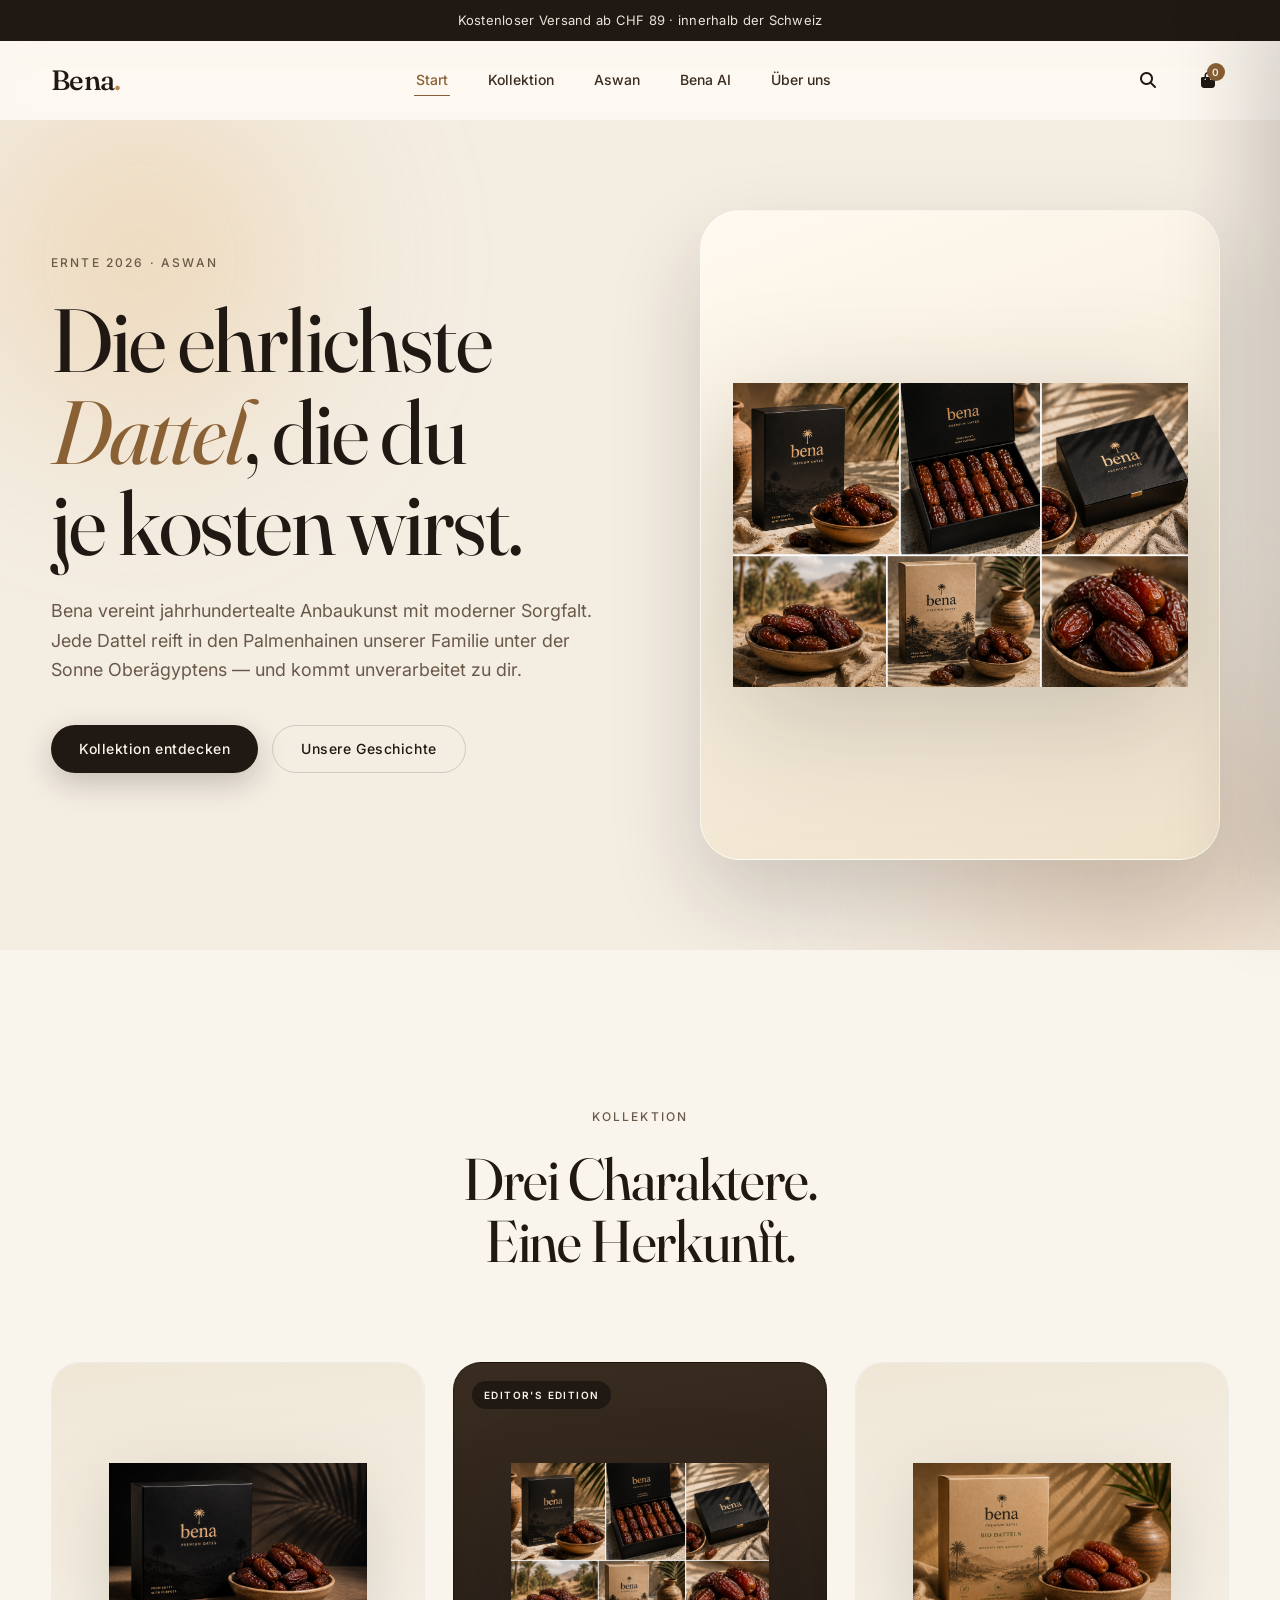
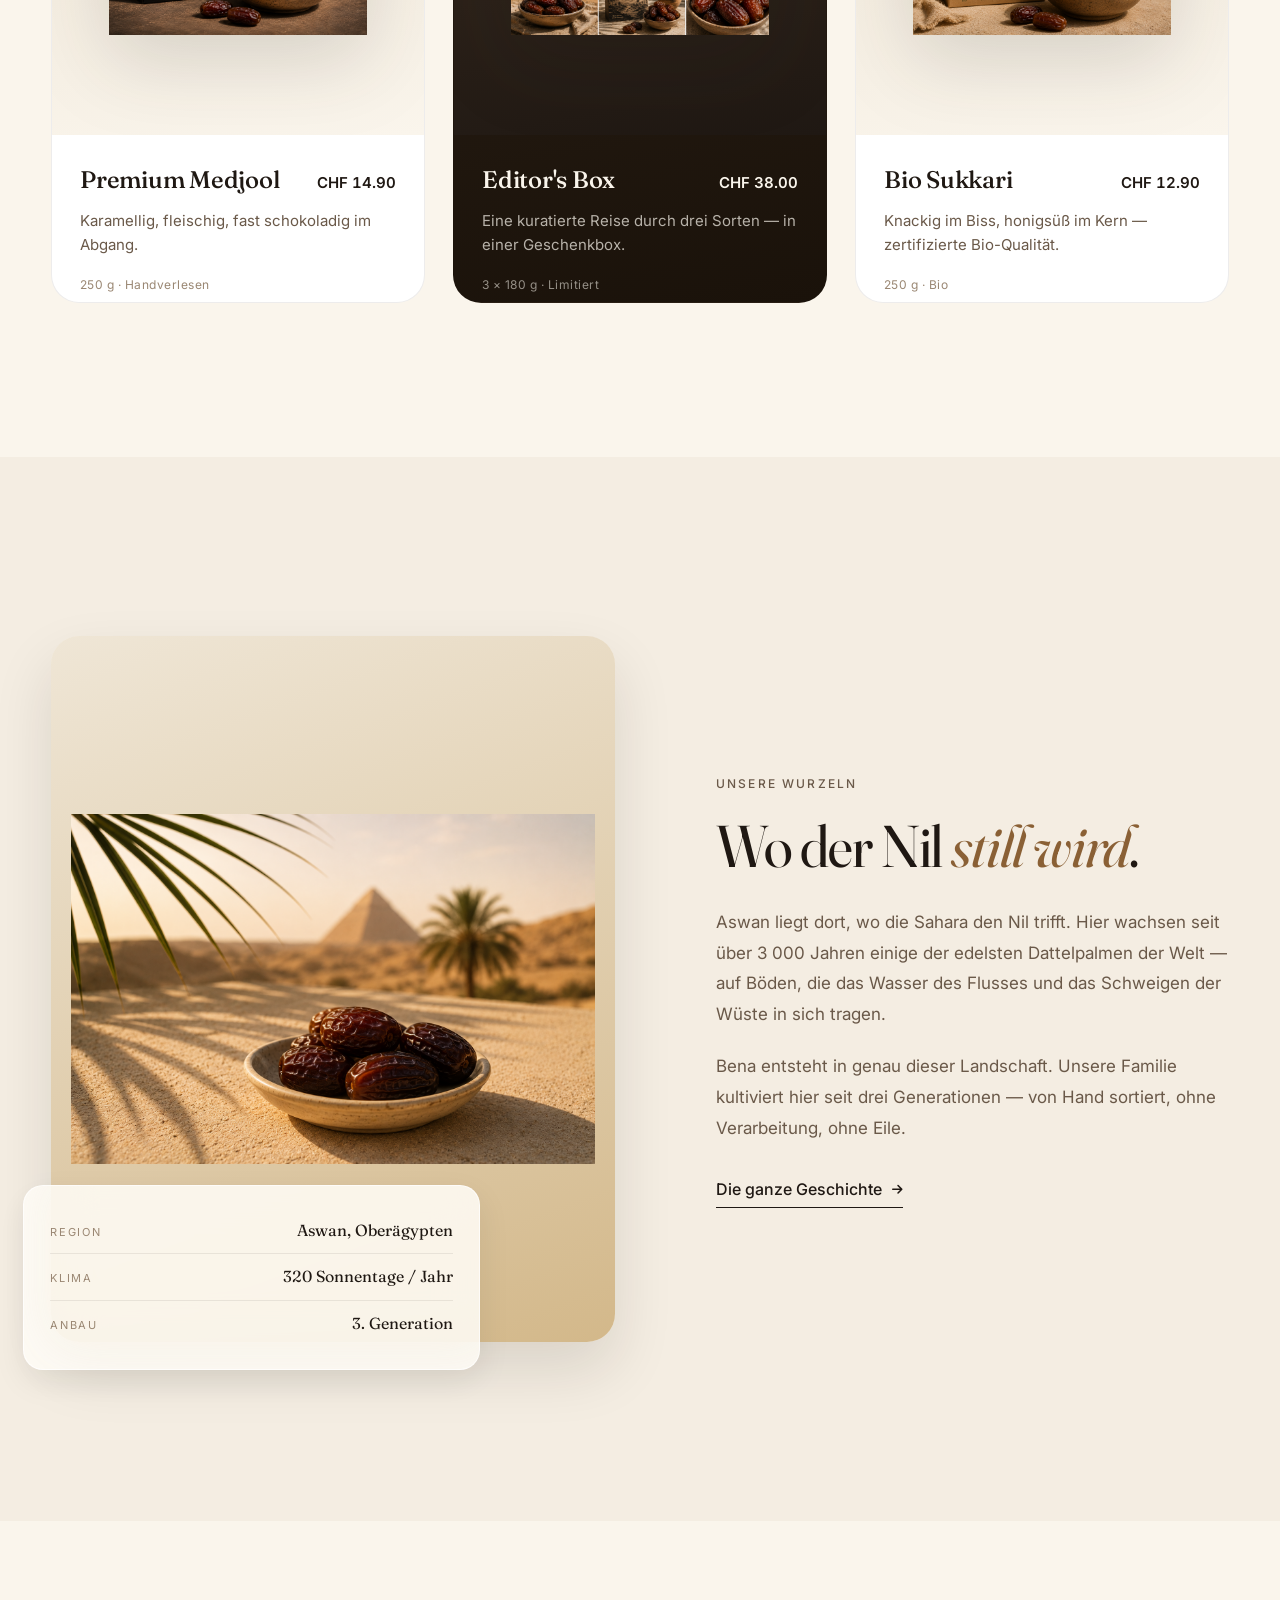
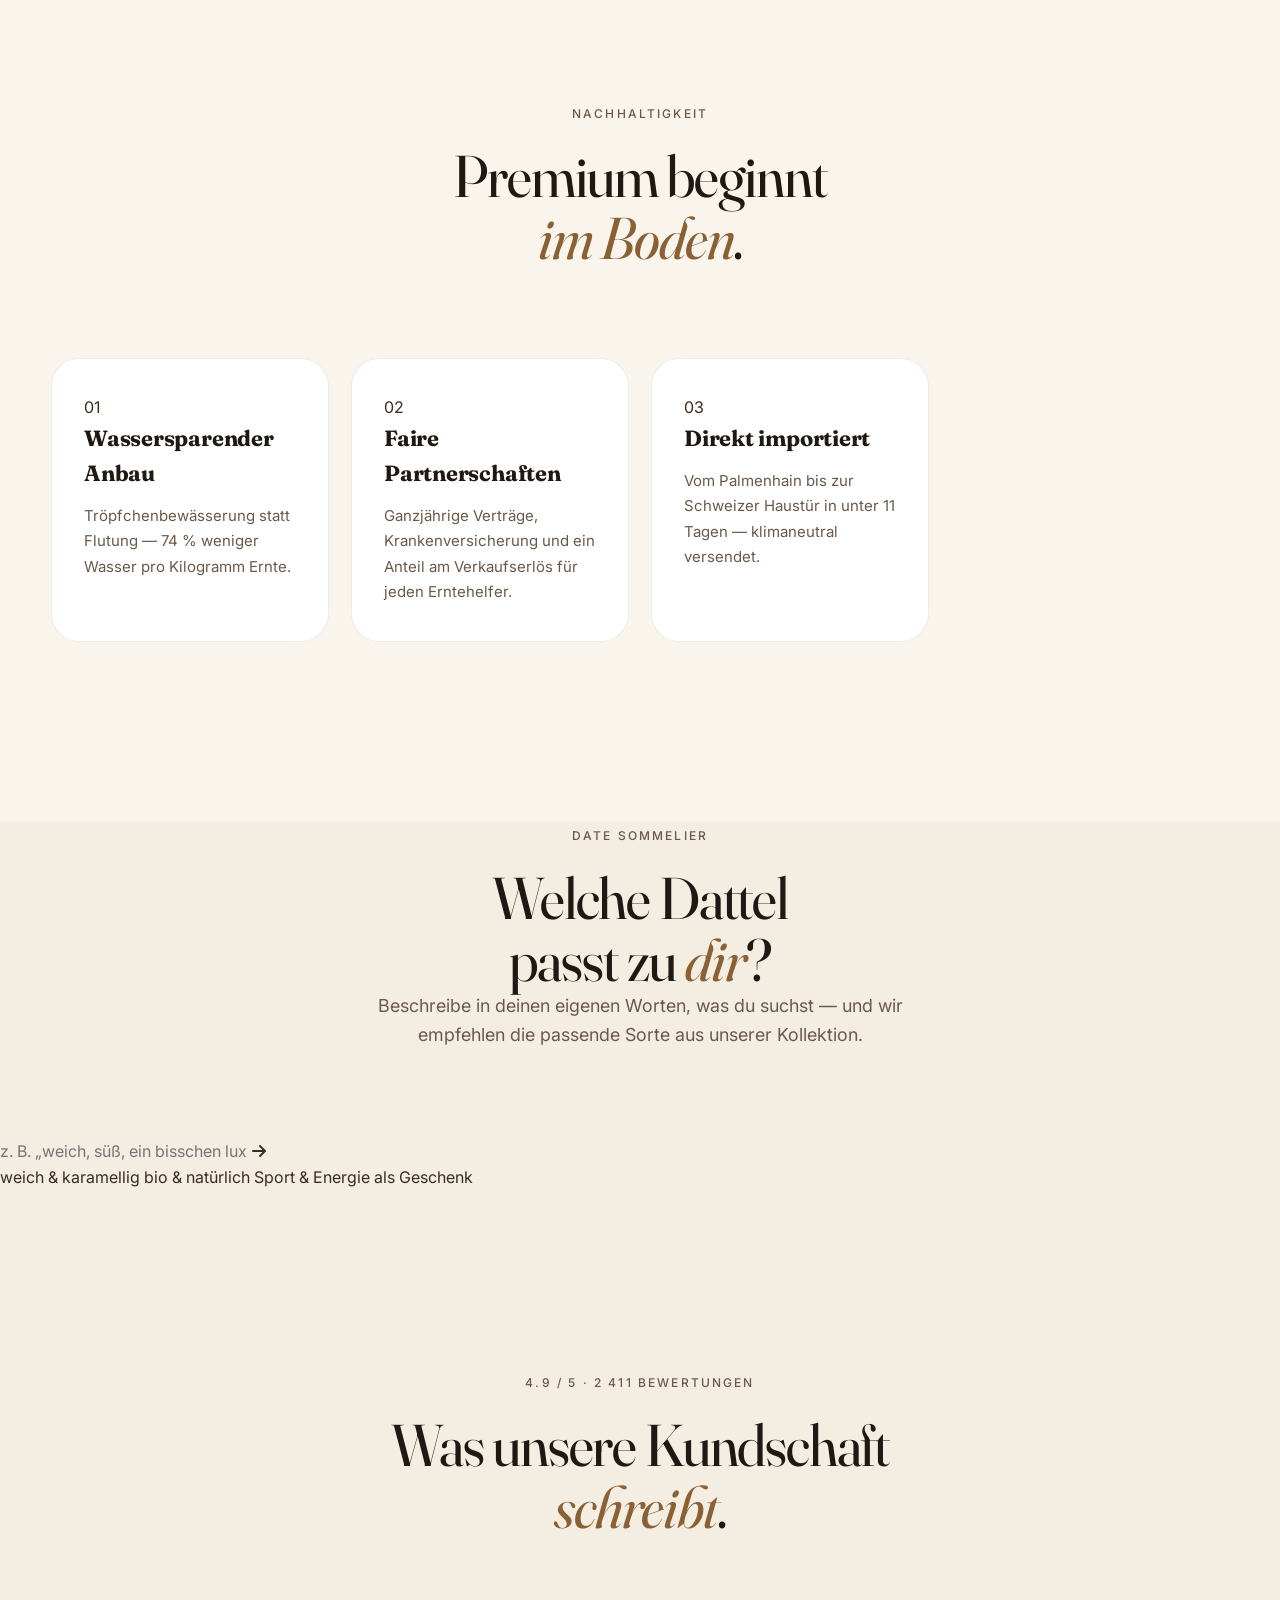
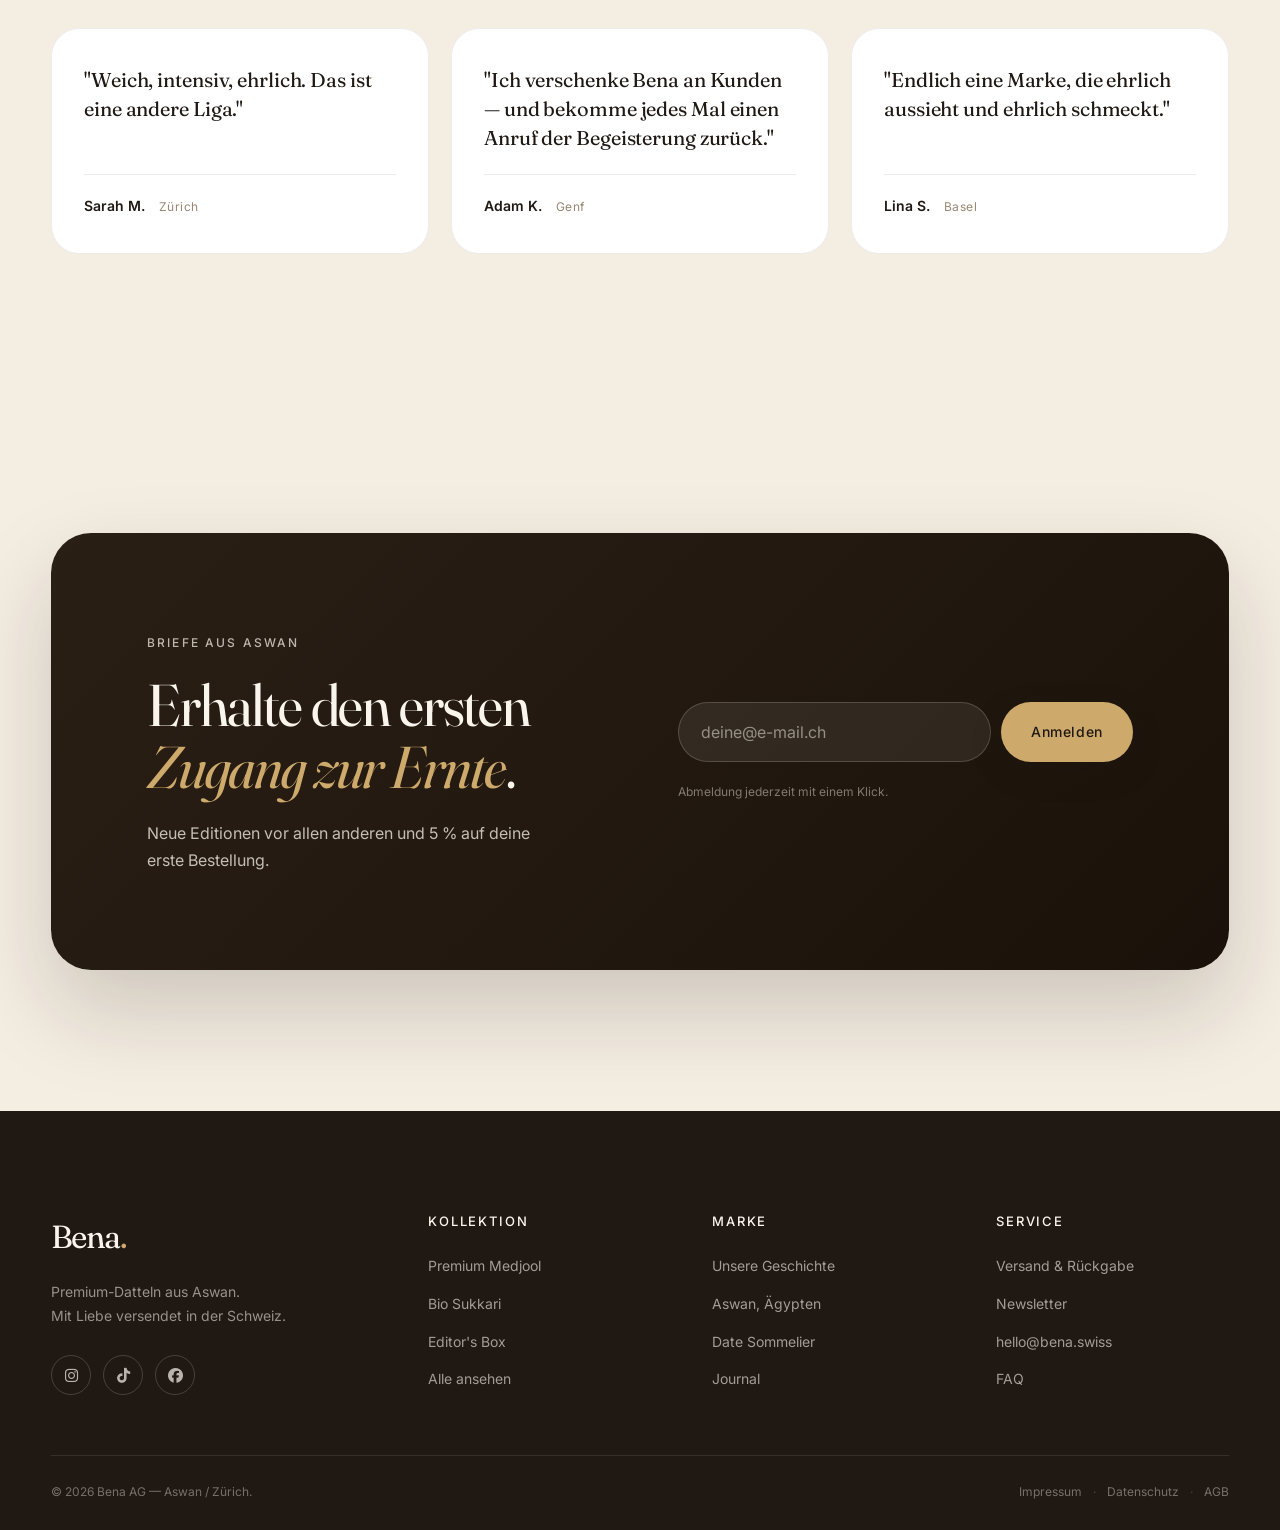
==== commit a2dd4d55: "Update index.html" ====
--- a/index.html
+++ b/index.html
@@ -25,17 +25,7 @@
     <div class="announcement" role="region" aria-label="Ankündigung">
         <div class="announcement__inner">
             <span class="announcement__item">
-                <i class="fa-solid fa-truck-fast"></i>
-                Kostenloser Versand ab CHF 89
-            </span>
-            <span class="announcement__divider" aria-hidden="true">·</span>
-            <a class="announcement__item announcement__item--link" href="newsletter.html">
-                Jetzt 5% sichern mit dem Newsletter
-            </a>
-            <span class="announcement__divider" aria-hidden="true">·</span>
-            <span class="announcement__item">
-                <i class="fa-solid fa-leaf"></i>
-                Direkt aus Aswan, Ägypten
+                Kostenloser Versand ab CHF 89 · innerhalb der Schweiz
             </span>
         </div>
     </div>
@@ -49,14 +39,12 @@
             <div class="hero__bg" aria-hidden="true">
                 <div class="hero__orb hero__orb--1"></div>
                 <div class="hero__orb hero__orb--2"></div>
-                <div class="hero__grain"></div>
             </div>
 
             <div class="hero__inner">
                 <div class="hero__copy reveal">
                     <span class="eyebrow">
-                        <span class="eyebrow__dot" aria-hidden="true"></span>
-                        Ernte 2026 · Aswan, Ägypten
+                        Ernte 2026 · Aswan
                     </span>
 
                     <h1 id="hero-title" class="display">
@@ -66,66 +54,28 @@
                     </h1>
 
                     <p class="lede">
-                        Bena vereint jahrhundertealte Anbaukunst mit moderner Sorgfalt.
-                        Jede Dattel reift in den Palmenhainen unserer Familie unter
-                        der Sonne Oberägyptens — und kommt unverarbeitet zu dir.
+                        Bena vereint jahrhundertealte Anbaukunst mit moderner
+                        Sorgfalt. Jede Dattel reift in den Palmenhainen unserer
+                        Familie unter der Sonne Oberägyptens — und kommt
+                        unverarbeitet zu dir.
                     </p>
 
                     <div class="hero__ctas">
                         <a href="#products" class="btn btn--primary">
                             <span>Kollektion entdecken</span>
-                            <i class="fa-solid fa-arrow-right"></i>
                         </a>
                         <a href="#story" class="btn btn--ghost">
                             Unsere Geschichte
                         </a>
                     </div>
-
-                    <ul class="hero__meta">
-                        <li>
-                            <strong>100%</strong>
-                            <span>Naturbelassen</span>
-                        </li>
-                        <li>
-                            <strong>4.9★</strong>
-                            <span>2 411 Bewertungen</span>
-                        </li>
-                        <li>
-                            <strong>24h</strong>
-                            <span>Versand in CH</span>
-                        </li>
-                    </ul>
                 </div>
 
                 <div class="hero__visual reveal" data-reveal-delay="120">
                     <div class="hero__card">
-                        <div class="hero__card-glow" aria-hidden="true"></div>
-                        <img src="images/Produktbild 4.png" alt="Bena Premium Datteln in eleganter Verpackung"
+                        <img src="images/Produktbild 4.png"
+                            alt="Bena Premium Datteln in eleganter Verpackung"
                             loading="eager">
-                        <div class="hero__chip hero__chip--top">
-                            <i class="fa-solid fa-sparkles"></i>
-                            Limited Harvest
-                        </div>
-                        <div class="hero__chip hero__chip--bottom">
-                            <span class="hero__chip-mini">Origin</span>
-                            Aswan · 24°05′N
-                        </div>
                     </div>
-                </div>
-            </div>
-
-            <div class="hero__marquee" aria-hidden="true">
-                <div class="marquee__track">
-                    <span>Vogue Living</span><span>·</span>
-                    <span>NZZ Bellevue</span><span>·</span>
-                    <span>Schweizer Illustrierte</span><span>·</span>
-                    <span>Annabelle</span><span>·</span>
-                    <span>Bilanz</span><span>·</span>
-                    <span>Vogue Living</span><span>·</span>
-                    <span>NZZ Bellevue</span><span>·</span>
-                    <span>Schweizer Illustrierte</span><span>·</span>
-                    <span>Annabelle</span><span>·</span>
-                    <span>Bilanz</span><span>·</span>
                 </div>
             </div>
         </section>
@@ -138,10 +88,6 @@
                     Drei Charaktere.<br>
                     Eine Herkunft.
                 </h2>
-                <p class="lede lede--center">
-                    Jede Sorte erzählt eine eigene Geschichte —
-                    aus demselben Boden, derselben Sonne, derselben Familie.
-                </p>
             </header>
 
             <div class="showcase__grid">
@@ -149,9 +95,7 @@
                 <article class="product reveal" data-reveal-delay="0">
                     <a href="product-premium.html" class="product__link" aria-label="Premium Medjool ansehen">
                         <div class="product__media">
-                            <span class="product__tag">Bestseller</span>
                             <img src="images/Produktbild 6.png" alt="Premium Medjool Datteln">
-                            <div class="product__shine" aria-hidden="true"></div>
                         </div>
 
                         <div class="product__body">
@@ -159,17 +103,10 @@
                                 <h3>Premium Medjool</h3>
                                 <span class="product__price">CHF 14.90</span>
                             </div>
-                            <p>Karamellig, fleischig, fast schokoladig im Abgang. Unsere Königsklasse.</p>
+                            <p>Karamellig, fleischig, fast schokoladig im Abgang.</p>
                             <div class="product__attrs">
-                                <span>250 g</span>
-                                <span class="product__dot" aria-hidden="true"></span>
-                                <span>Handverlesen</span>
-                            </div>
-                        </div>
-
-                        <div class="product__cta">
-                            <span>In den Warenkorb</span>
-                            <i class="fa-solid fa-arrow-right"></i>
+                                <span>250 g · Handverlesen</span>
+                            </div>
                         </div>
                     </a>
                 </article>
@@ -177,9 +114,8 @@
                 <article class="product product--feature reveal" data-reveal-delay="80">
                     <a href="product-premium.html" class="product__link" aria-label="Editor's Edition ansehen">
                         <div class="product__media">
-                            <span class="product__tag product__tag--gold">Editor's Edition</span>
+                            <span class="product__tag">Editor's Edition</span>
                             <img src="images/Produktbild 4.png" alt="Bena Editor's Edition Box">
-                            <div class="product__shine" aria-hidden="true"></div>
                         </div>
 
                         <div class="product__body">
@@ -187,17 +123,10 @@
                                 <h3>Editor's Box</h3>
                                 <span class="product__price">CHF 38.00</span>
                             </div>
-                            <p>Eine kuratierte Reise durch die Geschmäcker Oberägyptens — drei Sorten in einer Geschenkbox.</p>
+                            <p>Eine kuratierte Reise durch drei Sorten — in einer Geschenkbox.</p>
                             <div class="product__attrs">
-                                <span>3 × 180 g</span>
-                                <span class="product__dot" aria-hidden="true"></span>
-                                <span>Limitiert</span>
-                            </div>
-                        </div>
-
-                        <div class="product__cta">
-                            <span>Editorial entdecken</span>
-                            <i class="fa-solid fa-arrow-right"></i>
+                                <span>3 × 180 g · Limitiert</span>
+                            </div>
                         </div>
                     </a>
                 </article>
@@ -205,9 +134,7 @@
                 <article class="product reveal" data-reveal-delay="160">
                     <a href="product-bio.html" class="product__link" aria-label="Bio Sukkari ansehen">
                         <div class="product__media">
-                            <span class="product__tag product__tag--organic">Bio</span>
                             <img src="images/Produktbild 7.png" alt="Bio Sukkari Datteln">
-                            <div class="product__shine" aria-hidden="true"></div>
                         </div>
 
                         <div class="product__body">
@@ -215,17 +142,10 @@
                                 <h3>Bio Sukkari</h3>
                                 <span class="product__price">CHF 12.90</span>
                             </div>
-                            <p>Knackig im Biss, honigsüß im Kern — zertifizierte Bio-Qualität für den Alltag.</p>
+                            <p>Knackig im Biss, honigsüß im Kern — zertifizierte Bio-Qualität.</p>
                             <div class="product__attrs">
-                                <span>250 g</span>
-                                <span class="product__dot" aria-hidden="true"></span>
-                                <span>Bio zertifiziert</span>
-                            </div>
-                        </div>
-
-                        <div class="product__cta">
-                            <span>In den Warenkorb</span>
-                            <i class="fa-solid fa-arrow-right"></i>
+                                <span>250 g · Bio</span>
+                            </div>
                         </div>
                     </a>
                 </article>
@@ -251,7 +171,7 @@
                         </div>
                         <div class="story__plate-row">
                             <span class="story__plate-key">Anbau</span>
-                            <span class="story__plate-val">3. Generation, familiengeführt</span>
+                            <span class="story__plate-val">3. Generation</span>
                         </div>
                     </div>
                 </div>
@@ -259,24 +179,22 @@
                 <div class="story__copy reveal" data-reveal-delay="120">
                     <span class="eyebrow">Unsere Wurzeln</span>
                     <h2 id="story-title" class="display display--sm">
-                        Wo der Nil <em>still wird</em><br>
-                        und die Palmen <em>singen</em>.
+                        Wo der Nil <em>still wird</em>.
                     </h2>
                     <p>
-                        Aswan liegt dort, wo die Sahara den Nil trifft.
-                        Hier wachsen seit über 3 000 Jahren einige der edelsten
-                        Dattelpalmen der Welt — auf Böden, die das Wasser des Flusses
-                        und das Schweigen der Wüste in sich tragen.
-                    </p>
-                    <p>
-                        Bena entsteht in genau dieser Landschaft. Unsere Familie
-                        kultiviert hier seit drei Generationen. Wir ernten nur,
-                        was reif ist, sortieren von Hand und verzichten auf jede
-                        Verarbeitung, die nicht der Frucht dient.
+                        Aswan liegt dort, wo die Sahara den Nil trifft. Hier
+                        wachsen seit über 3 000 Jahren einige der edelsten
+                        Dattelpalmen der Welt — auf Böden, die das Wasser des
+                        Flusses und das Schweigen der Wüste in sich tragen.
+                    </p>
+                    <p>
+                        Bena entsteht in genau dieser Landschaft. Unsere
+                        Familie kultiviert hier seit drei Generationen — von
+                        Hand sortiert, ohne Verarbeitung, ohne Eile.
                     </p>
 
                     <a href="about.html" class="link-arrow">
-                        Die ganze Geschichte lesen
+                        Die ganze Geschichte
                         <i class="fa-solid fa-arrow-right"></i>
                     </a>
                 </div>
@@ -286,253 +204,130 @@
         <!-- SUSTAINABILITY -->
         <section class="sustain" aria-labelledby="sustain-title">
             <header class="section-head reveal">
-                <span class="eyebrow">Ethik &amp; Nachhaltigkeit</span>
+                <span class="eyebrow">Nachhaltigkeit</span>
                 <h2 id="sustain-title" class="display display--sm">
-                    Premium beginnt nicht im Regal.<br>
-                    <em>Sondern im Boden.</em>
+                    Premium beginnt<br>
+                    <em>im Boden</em>.
                 </h2>
             </header>
 
             <div class="sustain__grid">
                 <article class="sustain__card reveal" data-reveal-delay="0">
-                    <div class="sustain__icon">
-                        <i class="fa-solid fa-droplet"></i>
-                    </div>
+                    <div class="sustain__num">01</div>
                     <h3>Wassersparender Anbau</h3>
                     <p>
-                        Tröpfchenbewässerung statt Flutung —
-                        <strong>74 % weniger Wasser</strong> pro Kilogramm Ernte
-                        im Vergleich zum regionalen Standard.
+                        Tröpfchenbewässerung statt Flutung — 74 % weniger
+                        Wasser pro Kilogramm Ernte.
                     </p>
                 </article>
 
                 <article class="sustain__card reveal" data-reveal-delay="80">
-                    <div class="sustain__icon">
-                        <i class="fa-solid fa-handshake-simple"></i>
-                    </div>
+                    <div class="sustain__num">02</div>
                     <h3>Faire Partnerschaften</h3>
                     <p>
-                        Jeder Erntehelfer ist Teil unseres Programms:
-                        ganzjährige Verträge, Krankenversicherung und
-                        ein Anteil am Verkaufserlös.
+                        Ganzjährige Verträge, Krankenversicherung und ein
+                        Anteil am Verkaufserlös für jeden Erntehelfer.
                     </p>
                 </article>
 
                 <article class="sustain__card reveal" data-reveal-delay="160">
-                    <div class="sustain__icon">
-                        <i class="fa-solid fa-recycle"></i>
-                    </div>
-                    <h3>Verpackung ohne Reue</h3>
-                    <p>
-                        Verpackt in recyceltem Papier und kompostierbarer
-                        Innenfolie. Versand klimaneutral mit Schweizer Logistik.
-                    </p>
-                </article>
-
-                <article class="sustain__card reveal" data-reveal-delay="240">
-                    <div class="sustain__icon">
-                        <i class="fa-solid fa-route"></i>
-                    </div>
+                    <div class="sustain__num">03</div>
                     <h3>Direkt importiert</h3>
                     <p>
-                        Keine Zwischenhändler, keine Lagerwochen.
-                        Vom Palmenhain bis zur Schweizer Haustür
-                        in unter <strong>11 Tagen</strong>.
-                    </p>
-                </article>
-            </div>
-        </section>
-
-        <!-- AI DATE FINDER -->
-        <section id="ai-finder" class="ai-finder" aria-labelledby="ai-finder-title">
-            <div class="ai-finder__inner">
-                <div class="ai-finder__intro reveal">
-                    <span class="eyebrow eyebrow--accent">
-                        <span class="eyebrow__dot" aria-hidden="true"></span>
-                        Bena Intelligence
-                    </span>
-                    <h2 id="ai-finder-title" class="display display--sm">
-                        Welche Dattel passt zu <em>dir</em>?
+                        Vom Palmenhain bis zur Schweizer Haustür in unter
+                        11 Tagen — klimaneutral versendet.
+                    </p>
+                </article>
+            </div>
+        </section>
+
+        <!-- DATE SOMMELIER -->
+        <section id="sommelier" class="sommelier" aria-labelledby="sommelier-title">
+            <div class="sommelier__inner">
+                <header class="section-head section-head--center reveal">
+                    <span class="eyebrow">Date Sommelier</span>
+                    <h2 id="sommelier-title" class="display display--sm">
+                        Welche Dattel<br>
+                        passt zu <em>dir</em>?
                     </h2>
-                    <p class="lede">
+                    <p class="lede lede--center">
                         Beschreibe in deinen eigenen Worten, was du suchst —
-                        und unser Sommelier-Modell findet die perfekte Sorte
-                        aus unserer Kollektion.
-                    </p>
-
-                    <ul class="ai-finder__hints">
-                        <li>weich &amp; karamellig</li>
-                        <li>für Sport &amp; Energie</li>
-                        <li>bio &amp; natürlich</li>
-                        <li>Geschenk für Feinschmecker</li>
-                    </ul>
-                </div>
-
-                <div class="ai-finder__panel reveal" data-reveal-delay="120">
-                    <div class="ai-finder__panel-head">
-                        <div class="ai-avatar" aria-hidden="true">
-                            <span class="ai-avatar__dot"></span>
-                            <span class="ai-avatar__dot"></span>
-                            <span class="ai-avatar__dot"></span>
-                        </div>
-                        <div>
-                            <p class="ai-finder__model">Bena Sommelier · v2.6</p>
-                            <p class="ai-finder__status" id="ai-finder-status">Bereit</p>
-                        </div>
-                    </div>
-
-                    <form class="ai-finder__form" id="ai-finder-form" novalidate>
+                        und wir empfehlen die passende Sorte aus unserer
+                        Kollektion.
+                    </p>
+                </header>
+
+                <div class="sommelier__panel reveal" data-reveal-delay="120">
+                    <form class="sommelier__form" id="ai-finder-form" novalidate>
                         <label for="taste-input" class="visually-hidden">
                             Beschreibe deinen Geschmack
                         </label>
-                        <div class="ai-finder__field">
-                            <i class="fa-solid fa-sparkles"></i>
+                        <div class="sommelier__field">
                             <input
                                 type="text"
                                 id="taste-input"
                                 name="taste"
                                 placeholder="z. B. „weich, süß, ein bisschen luxuriös…"
                                 autocomplete="off">
-                        </div>
-
-                        <div class="ai-finder__chips" id="ai-finder-chips">
+                            <button type="submit" class="sommelier__submit" aria-label="Empfehlung erhalten">
+                                <i class="fa-solid fa-arrow-right"></i>
+                            </button>
+                        </div>
+
+                        <div class="sommelier__chips" id="ai-finder-chips">
                             <button type="button" data-chip="weich karamellig luxus">weich &amp; karamellig</button>
                             <button type="button" data-chip="bio natürlich">bio &amp; natürlich</button>
                             <button type="button" data-chip="sport fitness energie">Sport &amp; Energie</button>
                             <button type="button" data-chip="geschenk feinschmecker luxus">als Geschenk</button>
                         </div>
-
-                        <button type="submit" class="btn btn--primary btn--full">
-                            <span>Empfehlung erhalten</span>
-                            <i class="fa-solid fa-wand-magic-sparkles"></i>
-                        </button>
                     </form>
 
-                    <div class="ai-finder__result" id="ai-finder-result" aria-live="polite"></div>
-                </div>
-            </div>
-        </section>
-
-        <!-- AI CONTENT AGENT -->
-        <section class="ai-agent" aria-labelledby="ai-agent-title">
-            <header class="section-head reveal">
-                <span class="eyebrow eyebrow--accent">AI Content Agent</span>
-                <h2 id="ai-agent-title" class="display display--sm">
-                    Marketing, das sich anfühlt<br>
-                    wie ein <em>Atelier</em>.
-                </h2>
-                <p class="lede lede--center">
-                    Unser interner Content-Agent erzeugt Markenstimme in
-                    Sekunden — auf Wunsch für jede Plattform. Probier ihn aus.
-                </p>
-            </header>
-
-            <div class="ai-agent__panel reveal" data-reveal-delay="80">
-                <form class="ai-agent__form" id="ai-agent-form" novalidate>
-                    <div class="ai-agent__row">
-                        <label for="platform-select" class="ai-agent__label">Plattform</label>
-                        <div class="ai-agent__select">
-                            <select id="platform-select" name="platform">
-                                <option value="instagram">Instagram</option>
-                                <option value="tiktok">TikTok</option>
-                                <option value="seo">SEO Landingpage</option>
-                                <option value="email">E-Mail Marketing</option>
-                            </select>
-                            <i class="fa-solid fa-chevron-down" aria-hidden="true"></i>
-                        </div>
-                    </div>
-
-                    <div class="ai-agent__row ai-agent__row--grow">
-                        <label for="product-input" class="ai-agent__label">Produkt</label>
-                        <input
-                            type="text"
-                            id="product-input"
-                            name="product"
-                            placeholder="z. B. Premium Medjool"
-                            autocomplete="off">
-                    </div>
-
-                    <button type="submit" class="btn btn--primary">
-                        <span>Generieren</span>
-                        <i class="fa-solid fa-bolt"></i>
-                    </button>
-                </form>
-
-                <div class="ai-agent__loading" id="ai-agent-loading" hidden>
-                    <span class="ai-agent__loading-dot"></span>
-                    <span class="ai-agent__loading-dot"></span>
-                    <span class="ai-agent__loading-dot"></span>
-                    <span class="ai-agent__loading-label" id="ai-agent-loading-label">
-                        Bena Agent analysiert Markenstimme…
-                    </span>
-                </div>
-
-                <div class="ai-agent__result" id="ai-agent-result" aria-live="polite"></div>
+                    <p class="sommelier__status" id="ai-finder-status" aria-live="polite"></p>
+                    <div class="sommelier__result" id="ai-finder-result" aria-live="polite"></div>
+                </div>
             </div>
         </section>
 
         <!-- REVIEWS -->
         <section class="reviews" aria-labelledby="reviews-title">
             <header class="section-head reveal">
-                <span class="eyebrow">Was unsere Kunden sagen</span>
+                <span class="eyebrow">4.9 / 5 · 2 411 Bewertungen</span>
                 <h2 id="reviews-title" class="display display--sm">
-                    4.9 von 5 — aus<br>
-                    <em>2 411 Bewertungen</em>.
+                    Was unsere Kundschaft<br>
+                    <em>schreibt</em>.
                 </h2>
             </header>
 
             <div class="reviews__grid">
                 <figure class="review reveal" data-reveal-delay="0">
-                    <div class="review__stars" aria-label="5 von 5 Sternen">
-                        ★★★★★
-                    </div>
                     <blockquote>
-                        Die Verpackung allein ist schon ein Erlebnis.
-                        Aber die Datteln — weich, intensiv, ehrlich.
-                        Das ist eine andere Liga.
+                        "Weich, intensiv, ehrlich. Das ist eine andere Liga."
                     </blockquote>
                     <figcaption>
-                        <span class="review__avatar" aria-hidden="true">S</span>
-                        <span>
-                            <strong>Sarah M.</strong>
-                            <small>Zürich · Verifizierter Kauf</small>
-                        </span>
+                        <strong>Sarah M.</strong>
+                        <small>Zürich</small>
                     </figcaption>
                 </figure>
 
                 <figure class="review reveal" data-reveal-delay="80">
-                    <div class="review__stars" aria-label="5 von 5 Sternen">
-                        ★★★★★
-                    </div>
                     <blockquote>
-                        Man schmeckt die Sorgfalt. Ich verschenke Bena
-                        seit Monaten an Kunden — und bekomme jedes Mal
-                        einen Anruf der Begeisterung zurück.
+                        "Ich verschenke Bena an Kunden — und bekomme jedes
+                        Mal einen Anruf der Begeisterung zurück."
                     </blockquote>
                     <figcaption>
-                        <span class="review__avatar" aria-hidden="true">A</span>
-                        <span>
-                            <strong>Adam K.</strong>
-                            <small>Genf · Verifizierter Kauf</small>
-                        </span>
+                        <strong>Adam K.</strong>
+                        <small>Genf</small>
                     </figcaption>
                 </figure>
 
                 <figure class="review reveal" data-reveal-delay="160">
-                    <div class="review__stars" aria-label="5 von 5 Sternen">
-                        ★★★★★
-                    </div>
                     <blockquote>
-                        Endlich eine Marke, die ehrlich aussieht und
-                        ehrlich schmeckt. Die Editor's Box ist mein
-                        neues Lieblingsgeschenk.
+                        "Endlich eine Marke, die ehrlich aussieht und
+                        ehrlich schmeckt."
                     </blockquote>
                     <figcaption>
-                        <span class="review__avatar" aria-hidden="true">L</span>
-                        <span>
-                            <strong>Lina S.</strong>
-                            <small>Basel · Verifizierter Kauf</small>
-                        </span>
+                        <strong>Lina S.</strong>
+                        <small>Basel</small>
                     </figcaption>
                 </figure>
             </div>
@@ -541,19 +336,15 @@
         <!-- NEWSLETTER -->
         <section class="newsletter" aria-labelledby="newsletter-title">
             <div class="newsletter__card reveal">
-                <div class="newsletter__bg" aria-hidden="true">
-                    <div class="newsletter__orb"></div>
-                </div>
-
                 <div class="newsletter__copy">
-                    <span class="eyebrow eyebrow--light">Newsletter</span>
+                    <span class="eyebrow eyebrow--light">Briefe aus Aswan</span>
                     <h2 id="newsletter-title" class="display display--sm">
                         Erhalte den ersten<br>
-                        <em>Zugang zur Ernte.</em>
+                        <em>Zugang zur Ernte</em>.
                     </h2>
                     <p>
-                        Briefe aus Aswan, neue Editionen vor allen anderen
-                        und 5 % Rabatt auf deine erste Bestellung.
+                        Neue Editionen vor allen anderen und 5 % auf deine
+                        erste Bestellung.
                     </p>
                 </div>
 
@@ -567,11 +358,9 @@
                         required>
                     <button type="submit" class="btn btn--primary">
                         <span>Anmelden</span>
-                        <i class="fa-solid fa-arrow-right"></i>
                     </button>
                     <p class="newsletter__legal">
-                        Du kannst dich jederzeit abmelden. Wir verwenden
-                        deine Daten ausschließlich für unseren Newsletter.
+                        Abmeldung jederzeit mit einem Klick.
                     </p>
                 </form>
             </div>
@@ -617,7 +406,7 @@
                 <ul>
                     <li><a href="about.html">Unsere Geschichte</a></li>
                     <li><a href="index.html#story">Aswan, Ägypten</a></li>
-                    <li><a href="index.html#ai-finder">Bena Intelligence</a></li>
+                    <li><a href="index.html#sommelier">Date Sommelier</a></li>
                     <li><a href="newsletter.html">Journal</a></li>
                 </ul>
             </div>
@@ -634,7 +423,7 @@
         </div>
 
         <div class="footer__base">
-            <p>© 2026 Bena AG — Aswan / Zürich. Alle Rechte vorbehalten.</p>
+            <p>© 2026 Bena AG — Aswan / Zürich.</p>
             <p>
                 <a href="#">Impressum</a>
                 <span aria-hidden="true">·</span>
--- a/style.css
+++ b/style.css
@@ -1,2586 +1,4125 @@
-/* RESET */
-
-* {
+/* =========================================================================
+   BENA · Premium Design System
+   Inspired by Apple, Aesop, Ritual & modern AI studios.
+   ========================================================================= */
+
+/* -------------------------------------------------------------------------
+   1. Tokens
+   ------------------------------------------------------------------------- */
+:root {
+    /* Palette — warm desert */
+    --bg-base: #f4ede2;
+    --bg-elevated: #faf5ec;
+    --bg-warm: #efe6d6;
+    --surface: #ffffff;
+    --surface-glass: rgba(255, 253, 248, 0.72);
+
+    --ink-1: #1f1813;
+    --ink-2: #3a2c20;
+    --ink-3: #6a5949;
+    --ink-4: #9a8773;
+    --ink-5: #c5b7a3;
+
+    --line: rgba(31, 24, 19, 0.08);
+    --line-strong: rgba(31, 24, 19, 0.16);
+
+    --accent: #b7864a;
+    --accent-deep: #8a6035;
+    --accent-soft: #e7d3b3;
+    --gold: #cdaa6c;
+
+    --ai-1: #6b4f9b;
+    --ai-2: #2a6f7c;
+
+    /* Shadows */
+    --shadow-xs: 0 1px 2px rgba(31, 24, 19, 0.04);
+    --shadow-sm: 0 4px 12px rgba(31, 24, 19, 0.06);
+    --shadow-md: 0 12px 32px rgba(31, 24, 19, 0.08);
+    --shadow-lg: 0 28px 60px rgba(31, 24, 19, 0.12);
+    --shadow-xl: 0 40px 90px rgba(31, 24, 19, 0.18);
+
+    /* Radii */
+    --r-xs: 8px;
+    --r-sm: 14px;
+    --r-md: 20px;
+    --r-lg: 28px;
+    --r-xl: 40px;
+    --r-pill: 999px;
+
+    /* Type */
+    --f-display: "Fraunces", "Cormorant Garamond", "Times New Roman", serif;
+    --f-body: "Inter", "Helvetica Neue", system-ui, -apple-system, sans-serif;
+
+    /* Motion */
+    --ease-out: cubic-bezier(0.22, 1, 0.36, 1);
+    --ease-in-out: cubic-bezier(0.65, 0, 0.35, 1);
+    --t-fast: 200ms;
+    --t-med: 400ms;
+    --t-slow: 800ms;
+
+    /* Layout */
+    --max: 1320px;
+    --gutter: clamp(20px, 4vw, 56px);
+    --nav-h: 76px;
+}
+
+/* -------------------------------------------------------------------------
+   2. Reset & base
+   ------------------------------------------------------------------------- */
+*,
+*::before,
+*::after {
+    box-sizing: border-box;
     margin: 0;
     padding: 0;
-    box-sizing: border-box;
-}
-
-/* SMOOTH SCROLL */
+}
 
 html {
     scroll-behavior: smooth;
-}
-
-/* BODY */
+    -webkit-text-size-adjust: 100%;
+    -webkit-font-smoothing: antialiased;
+    -moz-osx-font-smoothing: grayscale;
+    text-rendering: optimizeLegibility;
+}
 
 body {
-    font-family: 'Poppins', sans-serif;
-
-    background-color: #f8f5ef;
-
-    color: #3d3126;
-
+    font-family: var(--f-body);
+    font-size: 16px;
     line-height: 1.6;
-}
-
-/* NAVIGATION */
-
-nav {
+    color: var(--ink-2);
+    background: var(--bg-base);
+    overflow-x: clip;
+}
+
+img,
+svg,
+video {
+    max-width: 100%;
+    height: auto;
+    display: block;
+}
+
+a {
+    color: inherit;
+    text-decoration: none;
+}
+
+button {
+    font: inherit;
+    color: inherit;
+    cursor: pointer;
+    border: none;
+    background: none;
+}
+
+ul {
+    list-style: none;
+}
+
+input,
+select,
+textarea {
+    font: inherit;
+    color: inherit;
+    border: none;
+    background: none;
+}
+
+input:focus-visible,
+select:focus-visible,
+button:focus-visible,
+a:focus-visible {
+    outline: 2px solid var(--accent);
+    outline-offset: 3px;
+    border-radius: var(--r-xs);
+}
+
+::selection {
+    background: var(--accent-soft);
+    color: var(--ink-1);
+}
+
+/* Ensure [hidden] always wins, even when rules set display: flex/grid */
+[hidden] {
+    display: none !important;
+}
+
+.visually-hidden {
+    position: absolute;
+    width: 1px;
+    height: 1px;
+    padding: 0;
+    margin: -1px;
+    overflow: hidden;
+    clip: rect(0, 0, 0, 0);
+    white-space: nowrap;
+    border: 0;
+}
+
+/* -------------------------------------------------------------------------
+   3. Typography
+   ------------------------------------------------------------------------- */
+.display {
+    font-family: var(--f-display);
+    font-weight: 400;
+    color: var(--ink-1);
+    letter-spacing: -0.02em;
+    line-height: 1.02;
+    font-size: clamp(48px, 7vw, 96px);
+    font-variation-settings: "opsz" 144;
+}
+
+.display em {
+    font-style: italic;
+    font-weight: 400;
+    color: var(--accent-deep);
+}
+
+.display--sm {
+    font-size: clamp(34px, 4.6vw, 60px);
+    line-height: 1.05;
+}
+
+.eyebrow {
+    display: inline-flex;
+    align-items: center;
+    gap: 10px;
+    font-family: var(--f-body);
+    font-size: 12px;
+    font-weight: 500;
+    letter-spacing: 0.18em;
+    text-transform: uppercase;
+    color: var(--ink-3);
+    margin-bottom: 22px;
+}
+
+.eyebrow--accent {
+    color: var(--accent-deep);
+}
+
+.eyebrow--light {
+    color: rgba(255, 250, 240, 0.7);
+}
+
+.eyebrow__dot {
+    width: 6px;
+    height: 6px;
+    border-radius: 50%;
+    background: var(--accent);
+    box-shadow: 0 0 0 4px rgba(183, 134, 74, 0.18);
+    animation: pulse-dot 2.4s var(--ease-in-out) infinite;
+}
+
+@keyframes pulse-dot {
+    0%, 100% {
+        box-shadow: 0 0 0 4px rgba(183, 134, 74, 0.18);
+    }
+    50% {
+        box-shadow: 0 0 0 10px rgba(183, 134, 74, 0);
+    }
+}
+
+.lede {
+    font-size: clamp(17px, 1.4vw, 20px);
+    line-height: 1.65;
+    color: var(--ink-3);
+    max-width: 56ch;
+}
+
+.lede--center {
+    margin-inline: auto;
+    text-align: center;
+}
+
+.section-head {
+    text-align: center;
+    margin: 0 auto clamp(48px, 7vw, 96px);
+    max-width: 760px;
+}
+
+/* -------------------------------------------------------------------------
+   4. Buttons & links
+   ------------------------------------------------------------------------- */
+.btn {
+    display: inline-flex;
+    align-items: center;
+    justify-content: center;
+    gap: 10px;
+    padding: 16px 28px;
+    border-radius: var(--r-pill);
+    font-family: var(--f-body);
+    font-size: 14px;
+    font-weight: 500;
+    letter-spacing: 0.04em;
+    line-height: 1;
+    cursor: pointer;
+    transition:
+        transform var(--t-med) var(--ease-out),
+        box-shadow var(--t-med) var(--ease-out),
+        background-color var(--t-med) var(--ease-out),
+        color var(--t-med) var(--ease-out);
+    position: relative;
+    overflow: hidden;
+    white-space: nowrap;
+    text-decoration: none;
+}
+
+.btn i {
+    font-size: 12px;
+    transition: transform var(--t-med) var(--ease-out);
+}
+
+.btn:hover i {
+    transform: translateX(3px);
+}
+
+.btn--primary {
+    background: var(--ink-1);
+    color: var(--bg-elevated);
+    box-shadow: 0 10px 30px rgba(31, 24, 19, 0.22);
+}
+
+.btn--primary:hover {
+    background: var(--accent-deep);
+    transform: translateY(-2px);
+    box-shadow: 0 16px 40px rgba(138, 96, 53, 0.28);
+}
+
+.btn--ghost {
+    background: transparent;
+    color: var(--ink-1);
+    border: 1px solid var(--line-strong);
+}
+
+.btn--ghost:hover {
+    background: var(--ink-1);
+    color: var(--bg-elevated);
+    border-color: var(--ink-1);
+    transform: translateY(-2px);
+}
+
+.btn--full {
     width: 100%;
-    background-color: rgba(255,255,255,0.72);
-    backdrop-filter: blur(18px);
-    display: flex;
-    justify-content: space-between;
-    align-items: center;
-    padding: 10px 60px;
+}
+
+.link-arrow {
+    display: inline-flex;
+    align-items: center;
+    gap: 10px;
+    color: var(--ink-1);
+    font-weight: 500;
+    padding-bottom: 4px;
+    border-bottom: 1px solid var(--ink-1);
+    transition: color var(--t-med) var(--ease-out),
+        border-color var(--t-med) var(--ease-out),
+        gap var(--t-med) var(--ease-out);
+}
+
+.link-arrow:hover {
+    color: var(--accent-deep);
+    border-color: var(--accent-deep);
+    gap: 14px;
+}
+
+.link-arrow i {
+    font-size: 12px;
+}
+
+/* -------------------------------------------------------------------------
+   5. Reveal animation
+   ------------------------------------------------------------------------- */
+.reveal {
+    opacity: 0;
+    transform: translateY(28px);
+    transition:
+        opacity 900ms var(--ease-out),
+        transform 900ms var(--ease-out);
+    will-change: opacity, transform;
+}
+
+.reveal.is-visible {
+    opacity: 1;
+    transform: none;
+}
+
+@media (prefers-reduced-motion: reduce) {
+    *,
+    *::before,
+    *::after {
+        animation-duration: 0.01ms !important;
+        animation-iteration-count: 1 !important;
+        transition-duration: 0.01ms !important;
+        scroll-behavior: auto !important;
+    }
+
+    .reveal {
+        opacity: 1;
+        transform: none;
+    }
+}
+
+/* -------------------------------------------------------------------------
+   6. Announcement bar
+   ------------------------------------------------------------------------- */
+.announcement {
+    background: var(--ink-1);
+    color: rgba(250, 245, 236, 0.92);
+    font-size: 13px;
+    overflow: hidden;
+}
+
+.announcement__inner {
+    max-width: var(--max);
+    margin: 0 auto;
+    padding: 10px var(--gutter);
+    display: flex;
+    align-items: center;
+    justify-content: center;
+    gap: 14px;
+    flex-wrap: wrap;
+}
+
+.announcement__item {
+    display: inline-flex;
+    align-items: center;
+    gap: 8px;
+    letter-spacing: 0.02em;
+}
+
+.announcement__item i {
+    color: var(--gold);
+    font-size: 12px;
+}
+
+.announcement__item--link {
+    color: var(--gold);
+    text-decoration: none;
+    border-bottom: 1px solid transparent;
+    transition: border-color var(--t-med) var(--ease-out);
+}
+
+.announcement__item--link:hover {
+    border-color: var(--gold);
+}
+
+.announcement__divider {
+    opacity: 0.35;
+}
+
+@media (max-width: 720px) {
+    .announcement__divider {
+        display: none;
+    }
+
+    .announcement__inner {
+        gap: 6px 14px;
+    }
+}
+
+/* -------------------------------------------------------------------------
+   7. Navigation
+   ------------------------------------------------------------------------- */
+.site-header {
     position: sticky;
     top: 0;
     z-index: 1000;
-    border-bottom: 1px solid rgba(0,0,0,0.04);
-    transition: all 0.4s ease;
-}
-
-/* NAVBAR ON SCROLL */
-
-nav.scrolled {
-    padding: 6px 60px;
-    background-color: rgba(255,255,255,0.9);
-    box-shadow: 0px 8px 25px rgba(0,0,0,0.06);
-}
-
-.logo img {
-    height: 85px;
-    width: auto;
-    object-fit: contain;
-    transition: 0.4s ease;
-}
-
-nav.scrolled .logo img {
-    height: 70px;
-}
-
-/* PREMIUM NAVBAR */
-
-.nav-left,
-.nav-center,
-.nav-right {
-    display: flex;
-    align-items: center;
-}
-
-.nav-center {
-    gap: 38px;
-}
-
-.nav-center a,
-.nav-right a {
-    text-decoration: none;
-    color: #4d3b2c;
+}
+
+.nav {
+    background: var(--surface-glass);
+    -webkit-backdrop-filter: saturate(140%) blur(18px);
+    backdrop-filter: saturate(140%) blur(18px);
+    border-bottom: 1px solid transparent;
+    transition: padding var(--t-med) var(--ease-out),
+        background var(--t-med) var(--ease-out),
+        border-color var(--t-med) var(--ease-out);
+}
+
+.nav.is-scrolled {
+    background: rgba(250, 245, 236, 0.92);
+    border-bottom-color: var(--line);
+}
+
+.nav__inner {
+    max-width: var(--max);
+    margin: 0 auto;
+    padding: 18px var(--gutter);
+    display: flex;
+    align-items: center;
+    justify-content: space-between;
+    gap: 24px;
+    transition: padding var(--t-med) var(--ease-out);
+}
+
+.nav.is-scrolled .nav__inner {
+    padding-block: 12px;
+}
+
+.nav__logo {
+    font-family: var(--f-display);
+    font-size: 28px;
     font-weight: 500;
+    letter-spacing: -0.03em;
+    color: var(--ink-1);
+    line-height: 1;
+    display: inline-flex;
+    align-items: baseline;
+}
+
+.nav__logo-dot {
+    color: var(--accent);
+}
+
+.nav__links {
+    display: flex;
+    align-items: center;
+    gap: 36px;
+}
+
+.nav__links a {
     position: relative;
-    transition: 0.3s;
-}
-
-/* HOVER UNDERLINE */
-
-.nav-center a::after {
+    font-size: 14px;
+    font-weight: 500;
+    color: var(--ink-2);
+    padding: 6px 2px;
+    transition: color var(--t-med) var(--ease-out);
+}
+
+.nav__links a::after {
     content: "";
     position: absolute;
+    left: 50%;
+    bottom: -2px;
+    width: 0;
+    height: 1px;
+    background: var(--accent-deep);
+    transition: width var(--t-med) var(--ease-out),
+        left var(--t-med) var(--ease-out);
+}
+
+.nav__links a:hover,
+.nav__links a.is-active {
+    color: var(--accent-deep);
+}
+
+.nav__links a:hover::after,
+.nav__links a.is-active::after {
+    width: 100%;
     left: 0;
-    bottom: -6px;
-    width: 0%;
-    height: 2px;
-    background-color: #4d3b2c;
-    transition: 0.3s;
-}
-
-.nav-center a:hover::after {
+}
+
+.nav__drawer-head {
+    display: none;
+}
+
+.nav__right {
+    display: flex;
+    align-items: center;
+    gap: 18px;
+}
+
+.nav__search,
+.nav__cart {
+    width: 42px;
+    height: 42px;
+    display: inline-flex;
+    align-items: center;
+    justify-content: center;
+    border-radius: var(--r-pill);
+    color: var(--ink-1);
+    transition:
+        background var(--t-med) var(--ease-out),
+        color var(--t-med) var(--ease-out),
+        transform var(--t-med) var(--ease-out);
+}
+
+.nav__search:hover,
+.nav__cart:hover {
+    background: var(--ink-1);
+    color: var(--bg-elevated);
+    transform: translateY(-2px);
+}
+
+.nav__cart {
+    position: relative;
+}
+
+.nav__cart-count {
+    position: absolute;
+    top: 4px;
+    right: 4px;
+    min-width: 18px;
+    height: 18px;
+    padding: 0 5px;
+    border-radius: 999px;
+    background: var(--accent-deep);
+    color: var(--bg-elevated);
+    font-size: 10px;
+    font-weight: 600;
+    display: inline-flex;
+    align-items: center;
+    justify-content: center;
+}
+
+.nav__burger {
+    display: none;
+    width: 44px;
+    height: 44px;
+    flex-direction: column;
+    align-items: center;
+    justify-content: center;
+    gap: 5px;
+    border-radius: var(--r-sm);
+    background: rgba(31, 24, 19, 0.05);
+    transition: background var(--t-med) var(--ease-out);
+}
+
+.nav__burger:hover {
+    background: rgba(31, 24, 19, 0.1);
+}
+
+.nav__burger-bar {
+    width: 18px;
+    height: 1.5px;
+    background: var(--ink-1);
+    border-radius: 2px;
+    transition: transform var(--t-med) var(--ease-out),
+        opacity var(--t-fast) var(--ease-out);
+}
+
+.nav__burger.is-open .nav__burger-bar:nth-child(1) {
+    transform: translateY(6.5px) rotate(45deg);
+}
+
+.nav__burger.is-open .nav__burger-bar:nth-child(2) {
+    opacity: 0;
+}
+
+.nav__burger.is-open .nav__burger-bar:nth-child(3) {
+    transform: translateY(-6.5px) rotate(-45deg);
+}
+
+.nav-overlay {
+    position: fixed;
+    inset: 0;
+    background: rgba(31, 24, 19, 0.32);
+    z-index: 1100;
+    opacity: 0;
+    transition: opacity var(--t-med) var(--ease-out);
+    pointer-events: none;
+}
+
+.nav-overlay.is-visible {
+    opacity: 1;
+    pointer-events: auto;
+}
+
+body.nav-open {
+    overflow: hidden;
+}
+
+@media (max-width: 960px) {
+    .nav__burger {
+        display: inline-flex;
+    }
+
+    .nav__links {
+        position: fixed;
+        top: 0;
+        right: 0;
+        height: 100vh;
+        height: 100dvh;
+        width: min(360px, 88vw);
+        background: var(--bg-elevated);
+        flex-direction: column;
+        align-items: stretch;
+        gap: 4px;
+        padding: 28px 28px 40px;
+        z-index: 1200;
+        transform: translateX(100%);
+        transition: transform var(--t-med) var(--ease-out);
+        box-shadow: -20px 0 60px rgba(31, 24, 19, 0.18);
+        overflow-y: auto;
+    }
+
+    .nav__links.is-open {
+        transform: none;
+    }
+
+    .nav__drawer-head {
+        display: flex;
+        align-items: center;
+        justify-content: space-between;
+        padding-bottom: 18px;
+        margin-bottom: 12px;
+        border-bottom: 1px solid var(--line);
+    }
+
+    .nav__drawer-title {
+        font-family: var(--f-display);
+        font-size: 22px;
+        color: var(--ink-1);
+    }
+
+    .nav__drawer-close {
+        width: 40px;
+        height: 40px;
+        border-radius: var(--r-pill);
+        background: var(--bg-warm);
+        display: inline-flex;
+        align-items: center;
+        justify-content: center;
+        color: var(--ink-1);
+        font-size: 18px;
+    }
+
+    .nav__links a {
+        padding: 14px 6px;
+        font-size: 20px;
+        font-family: var(--f-display);
+        font-weight: 400;
+        border-bottom: 1px solid var(--line);
+    }
+
+    .nav__links a::after {
+        display: none;
+    }
+}
+
+/* -------------------------------------------------------------------------
+   8. Hero
+   ------------------------------------------------------------------------- */
+.hero {
+    position: relative;
+    padding: clamp(40px, 8vw, 90px) var(--gutter) clamp(60px, 8vw, 90px);
+    overflow: hidden;
+    isolation: isolate;
+}
+
+.hero__bg {
+    position: absolute;
+    inset: 0;
+    z-index: -1;
+}
+
+.hero__orb {
+    position: absolute;
+    border-radius: 50%;
+    filter: blur(70px);
+    opacity: 0.6;
+    will-change: transform;
+}
+
+.hero__orb--1 {
+    width: 520px;
+    height: 520px;
+    top: -120px;
+    left: -120px;
+    background: radial-gradient(circle, #e7c596 0%, transparent 70%);
+    animation: float-orb 24s var(--ease-in-out) infinite;
+}
+
+.hero__orb--2 {
+    width: 600px;
+    height: 600px;
+    bottom: -220px;
+    right: -160px;
+    background: radial-gradient(circle, #cda079 0%, transparent 70%);
+    opacity: 0.35;
+    animation: float-orb 28s var(--ease-in-out) infinite reverse;
+}
+
+@keyframes float-orb {
+    0%, 100% { transform: translate(0, 0) scale(1); }
+    50% { transform: translate(40px, 30px) scale(1.06); }
+}
+
+.hero__grain {
+    position: absolute;
+    inset: 0;
+    background-image: radial-gradient(rgba(31, 24, 19, 0.06) 1px, transparent 1px);
+    background-size: 3px 3px;
+    opacity: 0.5;
+    mix-blend-mode: multiply;
+    pointer-events: none;
+}
+
+.hero__inner {
+    max-width: var(--max);
+    margin: 0 auto;
+    display: grid;
+    grid-template-columns: 1.05fr 1fr;
+    gap: clamp(40px, 6vw, 80px);
+    align-items: center;
+}
+
+@media (max-width: 960px) {
+    .hero__inner {
+        grid-template-columns: 1fr;
+        gap: 50px;
+    }
+}
+
+.hero__copy h1 {
+    margin-bottom: 28px;
+}
+
+.hero__copy .lede {
+    margin-bottom: 40px;
+}
+
+.hero__ctas {
+    display: flex;
+    flex-wrap: wrap;
+    gap: 14px;
+    margin-bottom: 48px;
+}
+
+.hero__meta {
+    display: grid;
+    grid-template-columns: repeat(3, auto);
+    gap: 36px;
+    padding-top: 32px;
+    border-top: 1px solid var(--line);
+    max-width: 520px;
+}
+
+.hero__meta li {
+    display: flex;
+    flex-direction: column;
+    gap: 4px;
+}
+
+.hero__meta strong {
+    font-family: var(--f-display);
+    font-size: clamp(24px, 2.4vw, 32px);
+    font-weight: 400;
+    color: var(--ink-1);
+    letter-spacing: -0.02em;
+}
+
+.hero__meta span {
+    font-size: 12px;
+    color: var(--ink-3);
+    letter-spacing: 0.08em;
+    text-transform: uppercase;
+}
+
+@media (max-width: 480px) {
+    .hero__meta {
+        grid-template-columns: 1fr 1fr;
+        gap: 24px;
+    }
+}
+
+/* Hero visual */
+.hero__visual {
+    position: relative;
+    display: flex;
+    align-items: center;
+    justify-content: center;
+    min-height: 420px;
+}
+
+.hero__card {
+    position: relative;
     width: 100%;
-}
-
-.nav-center a:hover,
-.nav-right a:hover {
-    color: #8b6745;
-}
-
-.nav-right {
-    gap: 25px;
-}
-
-.nav-right i {
-    font-size: 24px;
-}
-
-/* MOBILE NAVBAR */
-
-@media (max-width: 1000px) {
-
-    nav {
-        padding: 14px 20px;
-    }
-
-    .nav-center {
-        display: none;
-    }
-
-    .nav-right {
-        gap: 18px;
-    }
-
-    .nav-right i {
-        font-size: 22px;
-    }
-
-}
-
-/* HERO */
-
-.hero {
-    max-width: 1650px;
-
-    margin: 70px auto;
-
-    padding: 90px;
-
-    display: flex;
-
-    align-items: center;
-
-    justify-content: space-between;
-
-    gap: 80px;
-
-    background-color: #fffdf9;
-
-    border-radius: 35px;
-
-    box-shadow: 0px 10px 35px rgba(0,0,0,0.06);
-}
-
-.hero-left {
-    flex: 1;
-}
-
-.hero-right {
-    flex: 1;
-
-    display: flex;
-
+    max-width: 520px;
+    aspect-ratio: 4/5;
+    border-radius: var(--r-xl);
+    background: linear-gradient(160deg, #fffaf0 0%, #efe2cb 100%);
+    box-shadow: var(--shadow-xl);
+    display: flex;
+    align-items: center;
     justify-content: center;
-}
-
-.hero-right img {
-    width: 100%;
-
-    max-width: 980px;
-
+    overflow: hidden;
+    border: 1px solid rgba(255, 255, 255, 0.6);
+    transform-style: preserve-3d;
+    transition: transform var(--t-slow) var(--ease-out);
+}
+
+.hero__card:hover {
+    transform: translateY(-6px);
+}
+
+.hero__card-glow {
+    position: absolute;
+    inset: 0;
+    background: radial-gradient(circle at 30% 20%, rgba(255, 255, 255, 0.7), transparent 55%);
+    pointer-events: none;
+}
+
+.hero__card img {
+    width: 88%;
     height: auto;
-
     object-fit: contain;
-
-    border-radius: 35px;
-
-    box-shadow: 0px 20px 45px rgba(0,0,0,0.16);
-
-    transition: 0.5s;
-}
-
-.hero-right img:hover {
-    transform: scale(1.02);
-}
-
-h1 {
-    font-size: clamp(42px, 8vw, 78px);
-
-    line-height: 1.05;
-
-    color: #3d3126;
-
-    margin-bottom: 30px;
-
-    font-weight: 700;
-}
-
-.subtitle {
+    filter: drop-shadow(0 30px 60px rgba(31, 24, 19, 0.2));
+    transition: transform var(--t-slow) var(--ease-out);
+}
+
+.hero__card:hover img {
+    transform: scale(1.03) rotate(-1deg);
+}
+
+.hero__chip {
+    position: absolute;
+    background: rgba(255, 253, 247, 0.85);
+    -webkit-backdrop-filter: blur(14px);
+    backdrop-filter: blur(14px);
+    padding: 10px 16px;
+    border-radius: var(--r-pill);
+    font-size: 12px;
+    font-weight: 500;
+    color: var(--ink-1);
+    display: inline-flex;
+    align-items: center;
+    gap: 8px;
+    box-shadow: 0 10px 24px rgba(31, 24, 19, 0.12);
+    border: 1px solid rgba(255, 255, 255, 0.8);
+}
+
+.hero__chip i {
+    color: var(--gold);
+}
+
+.hero__chip--top {
+    top: 28px;
+    left: 28px;
+    animation: chip-in 1200ms 200ms both var(--ease-out);
+}
+
+.hero__chip--bottom {
+    bottom: 32px;
+    right: 28px;
+    flex-direction: column;
+    align-items: flex-start;
+    gap: 2px;
+    padding: 12px 18px;
+    animation: chip-in 1200ms 320ms both var(--ease-out);
+}
+
+.hero__chip-mini {
+    font-size: 10px;
+    color: var(--ink-3);
+    letter-spacing: 0.18em;
+    text-transform: uppercase;
+}
+
+@keyframes chip-in {
+    from { opacity: 0; transform: translateY(10px) scale(0.95); }
+    to { opacity: 1; transform: none; }
+}
+
+/* Hero marquee */
+.hero__marquee {
+    margin-top: clamp(60px, 7vw, 100px);
+    border-top: 1px solid var(--line);
+    border-bottom: 1px solid var(--line);
+    padding: 22px 0;
+    overflow: hidden;
+    mask-image: linear-gradient(90deg, transparent, #000 12%, #000 88%, transparent);
+    -webkit-mask-image: linear-gradient(90deg, transparent, #000 12%, #000 88%, transparent);
+}
+
+.marquee__track {
+    display: flex;
+    gap: 50px;
+    white-space: nowrap;
+    animation: marquee 35s linear infinite;
+    font-family: var(--f-display);
     font-size: 22px;
-
-    color: #6b5a4d;
-
-    margin-bottom: 45px;
-
-    max-width: 540px;
-
-    line-height: 1.7;
-}
-
-.hero-origin {
-    margin-top: 25px;
-
-    color: #8b6745;
-
-    font-size: 14px;
-
-    letter-spacing: 2px;
-
-    text-transform: uppercase;
-
-    font-weight: 500;
-}
-
-/* BUTTONS */
-
-.hero-button,
-form button,
-.about-button,
-.product-card .hero-button {
-
-    display: inline-block;
-
-    background-color: #4d3b2c;
-
-    color: white;
-
-    border: none;
-
-    padding: 18px 38px;
-
-    border-radius: 14px;
-
-    font-size: 17px;
-
-    font-weight: 600;
-
-    cursor: pointer;
-
-    text-decoration: none;
-
-    transition: 0.4s ease;
-
+    color: var(--ink-3);
+    width: max-content;
+}
+
+.marquee__track span:nth-child(even) {
+    color: var(--ink-5);
+}
+
+@keyframes marquee {
+    from { transform: translateX(0); }
+    to { transform: translateX(-50%); }
+}
+
+/* -------------------------------------------------------------------------
+   9. Product showcase
+   ------------------------------------------------------------------------- */
+.showcase {
+    padding: clamp(80px, 12vw, 160px) var(--gutter);
+    background: var(--bg-elevated);
+}
+
+.showcase__grid {
+    max-width: var(--max);
+    margin: 0 auto;
+    display: grid;
+    grid-template-columns: repeat(3, 1fr);
+    gap: 28px;
+}
+
+@media (max-width: 1024px) {
+    .showcase__grid {
+        grid-template-columns: 1fr 1fr;
+    }
+}
+
+@media (max-width: 720px) {
+    .showcase__grid {
+        grid-template-columns: 1fr;
+    }
+}
+
+.product {
     position: relative;
-
+    background: var(--surface);
+    border-radius: var(--r-lg);
     overflow: hidden;
-
-    box-shadow: 0 10px 25px rgba(0,0,0,0.08);
-
-}
-
-.hero-button:hover,
-form button:hover,
-.about-button:hover,
-.product-card .hero-button:hover {
-
-    background-color: #8b6745;
-
-    transform: translateY(-4px);
-
-    box-shadow: 0 18px 40px rgba(0,0,0,0.15);
-
-}
-
-/* PRODUCTS */
-
-.products {
-    max-width: 1400px;
-
-    margin: 120px auto;
-
-    text-align: center;
-}
-
-.products h2 {
-    font-size: 48px;
-
-    margin-bottom: 50px;
-
-    color: #3d3126;
-}
-
-.product-grid {
-    display: flex;
-
+    border: 1px solid var(--line);
+    transition:
+        transform var(--t-slow) var(--ease-out),
+        box-shadow var(--t-slow) var(--ease-out),
+        border-color var(--t-med) var(--ease-out);
+}
+
+.product:hover {
+    transform: translateY(-8px);
+    box-shadow: var(--shadow-lg);
+    border-color: var(--line-strong);
+}
+
+.product__link {
+    display: flex;
+    flex-direction: column;
+    height: 100%;
+}
+
+.product__media {
+    position: relative;
+    aspect-ratio: 1/1;
+    background: linear-gradient(170deg, var(--bg-warm) 0%, var(--bg-elevated) 100%);
+    display: flex;
+    align-items: center;
     justify-content: center;
-
-    gap: 45px;
-
-    flex-wrap: wrap;
-}
-
-.product-card {
-
-    position: relative;
-
     overflow: hidden;
-
-    width: 350px;
-
-    background-color: #fffdf9;
-
-    border-radius: 28px;
-
-    border: 1px solid rgba(0,0,0,0.04);
-
-    padding-bottom: 30px;
-
-    transition: 0.5s ease;
-
-    box-shadow: 0 10px 35px rgba(0,0,0,0.05);
-
-}
-
-.product-card:hover {
-
-    transform: translateY(-12px);
-
-    box-shadow: 0 25px 60px rgba(0,0,0,0.12);
-
-}
-
-.product-card img {
-
-    width: 100%;
-
-    height: 240px;
-
-    object-fit: cover;
-
-    transition: 0.6s ease;
-
-}
-
-.product-card h3 {
-    font-size: 28px;
-
-    margin-top: 25px;
-
-    color: #3d3126;
-}
-
-.product-card p {
-    padding: 20px;
-
-    color: #6b5a4d;
-}
-
-/* CONTACT */
-
-.contact {
-    max-width: 900px;
-
-    margin: 120px auto;
-
-    text-align: center;
-}
-
-.contact h2 {
-    font-size: 48px;
-
-    margin-bottom: 40px;
-}
-
-form {
-    display: flex;
-
-    flex-direction: column;
-
-    gap: 20px;
-}
-
-input,
-textarea {
-    padding: 18px;
-
-    border-radius: 14px;
-
-    border: 1px solid #ddd;
-
-    font-size: 16px;
-
-    font-family: inherit;
-
-    background-color: white;
-}
-
-textarea {
-    min-height: 180px;
-
-    resize: none;
-}
-
-input:focus,
-textarea:focus {
-    outline: none;
-
-    border: 1px solid #8b6745;
-}
-
-/* ABOUT */
-
-.about-section {
-    max-width: 1100px;
-
-    margin: 100px auto;
-
-    background-color: #fffdf9;
-
-    padding: 80px;
-
-    border-radius: 35px;
-
-    box-shadow: 0px 10px 30px rgba(0,0,0,0.06);
-}
-
-.about-section h1 {
-    font-size: clamp(38px, 7vw, 64px);
-
-    margin-bottom: 40px;
-
-    text-align: left;
-}
-
-.about-text {
-    font-size: 20px;
-
-    color: #5f5145;
-
-    line-height: 1.9;
-
-    max-width: 850px;
-}
-
-.about-text p {
-    margin-bottom: 35px;
-}
-
-.about-button {
-    margin-top: 40px;
-}
-
-/* FOOTER */
-
-footer {
-    text-align: center;
-
-    padding: 40px;
-
-    color: #8a7a6d;
-}
-
-/* PRODUCT PAGE */
-
-.product-page {
-    max-width: 1400px;
-
-    margin: 100px auto;
-
-    display: flex;
-
-    gap: 80px;
-
-    align-items: center;
-
-    background-color: #fffdf9;
-
-    padding: 60px;
-
-    border-radius: 35px;
-
-    box-shadow: 0px 10px 30px rgba(0,0,0,0.06);
-}
-
-.product-page-left {
-    flex: 1;
-}
-
-.product-page-right {
-    flex: 1;
-}
-
-.product-page video {
-    width: 100%;
-
-    border-radius: 30px;
-
-    box-shadow: 0px 10px 30px rgba(0,0,0,0.12);
-}
-
-.product-description {
-    font-size: 22px;
-
-    line-height: 1.8;
-
-    color: #6b5a4d;
-
-    margin-top: 30px;
-
-    margin-bottom: 30px;
-}
-
-.product-price {
-    font-size: 38px;
-
-    font-weight: 700;
-
-    margin-bottom: 35px;
-
-    color: #3d3126;
-}
-
-/* PRODUCT BUTTONS */
-
-.product-buttons {
-    display: flex;
-
-    gap: 20px;
-
-    flex-wrap: wrap;
-}
-
-/* PREMIUM FADE IN */
-
-.fade-in {
-
-    opacity: 0;
-
-    transform: translateY(60px);
-
-    transition:
-
-        opacity 1.2s ease,
-
-        transform 1.2s ease;
-
-}
-
-.fade-in.show {
-
-    opacity: 1;
-
-    transform: translateY(0);
-
-}
-
-/* PRODUCT DETAILS */
-
-.product-details {
-    max-width: 1400px;
-
-    margin: 80px auto;
-
-    display: flex;
-
-    gap: 35px;
-
-    flex-wrap: wrap;
-
-    justify-content: center;
-}
-
-.detail-card {
-    background-color: #fffdf9;
-
-    padding: 40px;
-
-    border-radius: 30px;
-
-    flex: 1;
-
-    min-width: 280px;
-
-    box-shadow: 0px 8px 25px rgba(0,0,0,0.05);
-
-    border: 1px solid rgba(0,0,0,0.04);
-
-    transition: 0.3s;
-}
-
-.detail-card:hover {
-    transform: translateY(-6px);
-}
-
-.detail-card h3 {
-    font-size: 28px;
-
-    margin-bottom: 20px;
-
-    color: #3d3126;
-}
-
-.detail-card p {
-    color: #6b5a4d;
-
-    line-height: 1.8;
-}
-
-/* FAQ */
-
-.faq-section {
-    max-width: 1000px;
-
-    margin: 100px auto;
-}
-
-.faq-section h2 {
-    text-align: center;
-
-    margin-bottom: 40px;
-
-    font-size: 42px;
-}
-
-.faq-item {
-    margin-bottom: 20px;
-
-    background-color: #fffdf9;
-
-    border-radius: 20px;
-
-    overflow: hidden;
-
-    border: 1px solid rgba(0,0,0,0.05);
-}
-
-.faq-question {
-    width: 100%;
-
-    padding: 25px;
-
-    background: none;
-
-    border: none;
-
-    text-align: left;
-
-    font-size: 20px;
-
-    font-weight: 600;
-
-    cursor: pointer;
-}
-
-.faq-answer {
-    padding: 0 25px;
-
-    max-height: 0;
-
-    overflow: hidden;
-
-    transition: 0.4s ease;
-
-    color: #6b5a4d;
-}
-
-/* CART ICON */
-
-.cart-icon {
-    position: relative;
-
-    font-weight: 600;
-}
-
-/* RESPONSIVE */
-
-@media (max-width: 1000px) {
-
-    nav {
-        padding: 15px 25px;
-    }
-
-    .logo img {
-        height: 65px;
-    }
-
-    .hero {
-        flex-direction: column;
-
-        padding: 50px 30px;
-
-        text-align: center;
-
-        gap: 50px;
-    }
-
-    .hero-left {
-        display: flex;
-
-        flex-direction: column;
-
-        align-items: center;
-    }
-
-    h1 {
-        font-size: 54px;
-    }
-
-    .subtitle {
-        max-width: 100%;
-
-        font-size: 20px;
-    }
-
-    .hero-right img {
-        width: 100%;
-
-        max-width: 100%;
-    }
-
-    .hero-button {
-        width: 100%;
-    }
-
-    .about-section {
-        padding: 50px 30px;
-    }
-
-    .about-section h1 {
-        font-size: 48px;
-    }
-
-    .about-text {
-        font-size: 18px;
-    }
-
-    .product-page {
-        flex-direction: column;
-
-        padding: 35px 20px;
-
-        gap: 40px;
-
-        margin: 50px 20px;
-    }
-
-    .product-page-left,
-    .product-page-right {
-        width: 100%;
-    }
-
-    .product-page video {
-        width: 100%;
-
-        height: auto;
-
-        border-radius: 25px;
-    }
-
-    .product-page-right {
-        text-align: center;
-    }
-
-    .product-page h1 {
-        font-size: 42px;
-    }
-
-    .product-description {
-        font-size: 18px;
-
-        line-height: 1.7;
-    }
-
-    .product-price {
-        font-size: 30px;
-    }
-
-    .product-buttons {
-        flex-direction: column;
-    }
-}
-
-/* SOCIAL ICONS */
-
-.social-icons {
-    display: flex;
-
-    justify-content: center;
-
-    gap: 25px;
-
-    margin-bottom: 20px;
-}
-
-.social-icons a {
-    width: 52px;
-
-    height: 52px;
-
-    display: flex;
-
-    align-items: center;
-
-    justify-content: center;
-
-    background-color: #fffdf9;
-
-    color: #4d3b2c;
-
-    border-radius: 50%;
-
-    font-size: 22px;
-
-    text-decoration: none;
-
-    box-shadow: 0px 6px 18px rgba(0,0,0,0.08);
-
-    transition: 0.3s;
-}
-
-.social-icons a:hover {
-    transform: translateY(-5px);
-
-    background-color: #4d3b2c;
-
-    color: white;
-}
-
-/* WHY BENA */
-
-.why-bena {
-    max-width: 1400px;
-    margin: 140px auto;
-    padding: 0 40px;
-    text-align: center;
-}
-
-.section-tag {
-    color: #8b6745;
-    letter-spacing: 3px;
-    font-size: 14px;
-    margin-bottom: 20px;
-    font-weight: 600;
-}
-
-.why-bena h2 {
-    font-size: 54px;
-    margin-bottom: 25px;
-    color: #3d3126;
-}
-
-.why-text {
-    max-width: 760px;
-    margin: 0 auto 70px;
-    color: #6b5a4d;
-    font-size: 20px;
-    line-height: 1.8;
-}
-
-.why-grid {
-    display: grid;
-    grid-template-columns: repeat(auto-fit, minmax(280px, 1fr));
-    gap: 35px;
-}
-
-.why-card {
-    background-color: #fffdf9;
-    padding: 50px 35px;
-    border-radius: 30px;
-    box-shadow: 0px 10px 30px rgba(0,0,0,0.05);
-    transition: 0.4s;
-}
-
-.why-card:hover {
-    transform: translateY(-10px);
-}
-
-.why-icon {
-    font-size: 42px;
-    margin-bottom: 25px;
-}
-
-.why-card h3 {
-    font-size: 28px;
-    margin-bottom: 20px;
-    color: #3d3126;
-}
-
-.why-card p {
-    color: #6b5a4d;
-    line-height: 1.8;
-}
-
-/* LIFESTYLE BANNER */
-
-.lifestyle-banner {
-    height: 500px;
-    margin: 140px 0;
-    background-image: url("images/Produktbild 4.png");
-    background-size: cover;
-    background-position: center;
-    border-radius: 40px;
-    overflow: hidden;
-    position: relative;
-}
-
-.banner-overlay {
-    width: 100%;
-    height: 100%;
-    background: rgba(0,0,0,0.35);
-    display: flex;
-    justify-content: center;
-    align-items: center;
-}
-
-.banner-overlay p {
-    color: white;
-    font-size: 54px;
-    font-weight: 700;
-    letter-spacing: 4px;
-    text-align: center;
-    padding: 20px;
-}
-
-/* SOCIAL LINKS */
-
-.social-links {
-    display: flex;
-    justify-content: center;
-    gap: 30px;
-    margin-bottom: 25px;
-}
-
-.social-links a {
-    width: 85px;
-    height: 85px;
-    border-radius: 50%;
-    background-color: #fffdf9;
-    display: flex;
-    justify-content: center;
-    align-items: center;
-    text-decoration: none;
-    box-shadow: 0px 8px 25px rgba(0,0,0,0.08);
-    transition: 0.4s;
-}
-
-.social-links a:hover {
-    transform: translateY(-6px);
-    background-color: #4d3b2c;
-}
-
-.social-links i {
-    font-size: 34px;
-    color: #4d3b2c;
-    transition: 0.3s;
-}
-
-.social-links a:hover i {
-    color: white;
-}
-
-/* TOP BAR */
-
-.top-bar {
-    width: 100%;
-    background-color: #4d3b2c;
-    color: white;
-    display: flex;
-    justify-content: space-between;
-    align-items: center;
-    padding: 14px 50px;
-    font-size: 14px;
-    font-weight: 500;
-    gap: 20px;
-    flex-wrap: wrap;
-}
-
-.top-bar-center {
-    flex: 1;
-    text-align: center;
-}
-
-.top-bar-center span {
-    text-decoration: underline;
-    font-weight: 700;
-}
-
-.top-bar a {
-    color: white;
-    text-decoration: none;
-    transition: 0.3s;
-}
-
-.top-bar a:hover {
-    opacity: 0.8;
-}
-
-/* WHY BENA */
-
-.why-bena {
-    max-width: 1400px;
-    margin: 140px auto;
-    padding: 0 40px;
-    text-align: center;
-}
-
-.section-tag {
-    color: #8b6745;
-    letter-spacing: 3px;
-    font-size: 14px;
-    margin-bottom: 20px;
-    font-weight: 600;
-}
-
-.why-bena h2,
-.newsletter-section h2,
-.shipping-section h2 {
-    font-size: 54px;
-    margin-bottom: 25px;
-    color: #3d3126;
-}
-
-.why-text,
-.newsletter-text {
-    max-width: 760px;
-    margin: 0 auto 70px;
-    color: #6b5a4d;
-    font-size: 20px;
-    line-height: 1.8;
-}
-
-.why-grid {
-    display: grid;
-    grid-template-columns: repeat(auto-fit, minmax(280px, 1fr));
-    gap: 35px;
-}
-
-.why-card {
-    background-color: #fffdf9;
-    padding: 50px 35px;
-    border-radius: 30px;
-    box-shadow: 0px 10px 30px rgba(0,0,0,0.05);
-    transition: 0.4s;
-}
-
-.why-card:hover {
-    transform: translateY(-10px);
-}
-
-.why-icon {
-    font-size: 42px;
-    margin-bottom: 25px;
-}
-
-/* SHIPPING */
-
-.shipping-section {
-    max-width: 1400px;
-    margin: 140px auto;
-    padding: 0 40px;
-    display: flex;
-    gap: 60px;
-    align-items: center;
-}
-
-.shipping-left,
-.shipping-right {
-    flex: 1;
-}
-
-.shipping-left p {
-    color: #6b5a4d;
-    line-height: 1.9;
-    margin-bottom: 25px;
-    font-size: 18px;
-}
-
-.shipping-right img {
-    width: 100%;
-    border-radius: 35px;
-    box-shadow: 0px 20px 45px rgba(0,0,0,0.12);
-}
-
-/* NEWSLETTER */
-
-.newsletter-section {
-    max-width: 1100px;
-    margin: 140px auto;
-    padding: 80px;
-    background-color: #fffdf9;
-    border-radius: 35px;
-    text-align: center;
-    box-shadow: 0px 10px 35px rgba(0,0,0,0.06);
-}
-
-.newsletter-form {
-    display: flex;
-    gap: 20px;
-    justify-content: center;
-    flex-wrap: wrap;
-}
-
-.newsletter-form input {
-    flex: 1;
-    min-width: 280px;
-}
-
-/* MOBILE */
-
-@media (max-width: 1000px) {
-
-    .top-bar {
-        flex-direction: column;
-        text-align: center;
-        padding: 15px 20px;
-    }
-
-    .shipping-section {
-        flex-direction: column;
-    }
-
-    .newsletter-section {
-        padding: 50px 25px;
-    }
-
-    .banner-overlay p {
-        font-size: 34px;
-    }
-
-}
-
-/* NEWSLETTER PAGE */
-
-.newsletter-page,
-.shipping-page {
-    max-width: 1400px;
-    margin: 100px auto;
-    padding: 0 40px;
-}
-
-.newsletter-box,
-.shipping-box {
-    display: flex;
-    gap: 70px;
-    align-items: center;
-    background-color: #fffdf9;
-    padding: 70px;
-    border-radius: 35px;
-    box-shadow: 0px 10px 35px rgba(0,0,0,0.06);
-}
-
-.newsletter-left,
-.newsletter-right,
-.shipping-left-page,
-.shipping-right-page {
-    flex: 1;
-}
-
-.newsletter-right img,
-.shipping-right-page img {
-    width: 100%;
-    border-radius: 35px;
-    box-shadow: 0px 20px 45px rgba(0,0,0,0.12);
-}
-
-.newsletter-description,
-.shipping-left-page p {
-    font-size: 20px;
-    line-height: 1.8;
-    color: #6b5a4d;
-    margin-bottom: 25px;
-}
-
-.newsletter-form {
-    display: flex;
-    flex-direction: column;
-    gap: 20px;
-    margin-top: 40px;
-}
-
-/* MOBILE */
-
-@media (max-width: 1000px) {
-
-    .newsletter-box,
-    .shipping-box {
-        flex-direction: column;
-        padding: 40px 25px;
-    }
-
-}
-
-/* FINAL MOBILE OPTIMIZATION */
-
-@media (max-width: 1000px) {
-
-    /* GENERAL */
-
-    body {
-        overflow-x: hidden;
-    }
-
-    h1 {
-        font-size: 42px !important;
-        line-height: 1.2;
-    }
-
-    h2 {
-        font-size: 34px !important;
-        line-height: 1.3;
-    }
-
-    p {
-        font-size: 17px !important;
-    }
-
-    /* TOP BAR */
-
-    .top-bar {
-        flex-direction: column;
-        gap: 12px;
-        padding: 16px 20px;
-        text-align: center;
-    }
-
-    .top-bar-left,
-    .top-bar-center,
-    .top-bar-right {
-        width: 100%;
-        justify-content: center;
-    }
-
-    /* NAV */
-
-    nav {
-        padding: 14px 22px;
-    }
-
-    .logo img {
-        height: 62px;
-    }
-
-    .nav-links {
-        display: flex;
-        gap: 18px;
-        align-items: center;
-    }
-
-    .nav-links a {
-        margin-left: 0;
-        font-size: 15px;
-    }
-
-    /* HERO */
-
-    .hero {
-        flex-direction: column;
-        padding: 40px 22px;
-        margin: 35px 15px;
-        gap: 40px;
-        text-align: center;
-    }
-
-    .hero-left {
-        align-items: center;
-    }
-
-    .hero-right img {
-        max-width: 100%;
-        width: 100%;
-        border-radius: 28px;
-    }
-
-    .subtitle {
-        max-width: 100%;
-        font-size: 18px !important;
-    }
-
-    .hero-button {
-        width: 100%;
-        text-align: center;
-    }
-
-    /* PRODUCTS */
-
-    .products {
-        margin: 70px auto;
-        padding: 0 15px;
-    }
-
-    .product-grid {
-        flex-direction: column;
-        align-items: center;
-    }
-
-    .product-card {
-        width: 100%;
-        max-width: 100%;
-    }
-
-    /* SHIPPING */
-
-    .shipping-section {
-        flex-direction: column;
-        margin: 80px auto;
-        padding: 0 20px;
-        gap: 40px;
-    }
-
-    .shipping-right img {
-        width: 100%;
-    }
-
-    /* NEWSLETTER */
-
-    .newsletter-section {
-        margin: 80px 15px;
-        padding: 45px 22px;
-    }
-
-    .newsletter-form {
-        flex-direction: column;
-    }
-
-    .newsletter-form input,
-    .newsletter-form button {
-        width: 100%;
-    }
-
-    /* LIFESTYLE */
-
-    .lifestyle-banner {
-        height: 320px;
-        margin: 80px 15px;
-        border-radius: 28px;
-    }
-
-    .banner-overlay p {
-        font-size: 28px !important;
-        letter-spacing: 2px;
-        line-height: 1.4;
-    }
-
-    /* SOCIALS */
-
-    .social-links {
-        gap: 18px;
-    }
-
-    .social-links a {
-        width: 68px;
-        height: 68px;
-    }
-
-    .social-links i {
-        font-size: 28px;
-    }
-
-    /* NEWSLETTER PAGE */
-
-    .newsletter-page,
-    .shipping-page {
-        padding: 0 15px;
-    }
-
-    .newsletter-box,
-    .shipping-box {
-        flex-direction: column;
-        padding: 40px 22px;
-        gap: 40px;
-    }
-
-    .newsletter-right img,
-    .shipping-right-page img {
-        width: 100%;
-    }
-
-}
-
-/* TRUST BAR */
-
-.trust-bar {
-    max-width: 1400px;
-    margin: 40px auto 100px;
-    padding: 35px;
-    background-color: #fffdf9;
-    border-radius: 28px;
-    display: grid;
-    grid-template-columns: repeat(auto-fit, minmax(220px, 1fr));
-    gap: 25px;
-    box-shadow: 0px 10px 30px rgba(0,0,0,0.05);
-}
-
-.trust-item {
-    text-align: center;
-    font-size: 18px;
-    font-weight: 600;
-    color: #4d3b2c;
-}
-
-/* MOBILE */
-
-@media (max-width: 1000px) {
-
-    .trust-bar {
-        margin: 30px 15px 70px;
-        padding: 25px;
-    }
-
-    .trust-item {
-        font-size: 16px;
-    }
-
-}
-
-/* PREMIUM PRODUCT CARDS */
-
-.product-card {
-    position: relative;
-}
-
-.product-badge {
+    padding: 32px;
+}
+
+.product__media img {
+    width: 84%;
+    height: auto;
+    object-fit: contain;
+    filter: drop-shadow(0 25px 40px rgba(31, 24, 19, 0.15));
+    transition: transform var(--t-slow) var(--ease-out);
+}
+
+.product:hover .product__media img {
+    transform: scale(1.06) rotate(-2deg);
+}
+
+.product__shine {
+    position: absolute;
+    inset: -50%;
+    background: linear-gradient(120deg, transparent 40%, rgba(255, 255, 255, 0.45) 50%, transparent 60%);
+    transform: translateX(-100%);
+    transition: transform 1200ms var(--ease-out);
+    pointer-events: none;
+}
+
+.product:hover .product__shine {
+    transform: translateX(100%);
+}
+
+.product__tag {
     position: absolute;
     top: 18px;
     left: 18px;
-    background-color: #4d3b2c;
-    color: white;
-    padding: 10px 16px;
-    border-radius: 14px;
+    z-index: 2;
+    padding: 6px 12px;
+    border-radius: var(--r-pill);
+    background: var(--ink-1);
+    color: var(--bg-elevated);
+    font-size: 10px;
+    font-weight: 600;
+    letter-spacing: 0.14em;
+    text-transform: uppercase;
+}
+
+.product__tag--gold {
+    background: linear-gradient(135deg, var(--gold), var(--accent-deep));
+}
+
+.product__tag--organic {
+    background: linear-gradient(135deg, #6c8553, #475c34);
+}
+
+.product__body {
+    flex: 1;
+    padding: 26px 28px 8px;
+}
+
+.product__head {
+    display: flex;
+    justify-content: space-between;
+    align-items: baseline;
+    gap: 16px;
+    margin-bottom: 10px;
+}
+
+.product__head h3 {
+    font-family: var(--f-display);
+    font-size: 24px;
+    font-weight: 500;
+    color: var(--ink-1);
+    letter-spacing: -0.01em;
+}
+
+.product__price {
+    font-size: 15px;
+    font-weight: 600;
+    color: var(--ink-1);
+    font-variant-numeric: tabular-nums;
+    white-space: nowrap;
+}
+
+.product__body p {
+    color: var(--ink-3);
+    font-size: 15px;
+    line-height: 1.6;
+    margin-bottom: 18px;
+}
+
+.product__attrs {
+    display: flex;
+    align-items: center;
+    gap: 10px;
+    font-size: 12px;
+    color: var(--ink-4);
+    letter-spacing: 0.04em;
+}
+
+.product__dot {
+    width: 3px;
+    height: 3px;
+    border-radius: 50%;
+    background: var(--ink-5);
+}
+
+.product__cta {
+    margin: 0 28px 28px;
+    padding-top: 22px;
+    border-top: 1px solid var(--line);
+    display: flex;
+    align-items: center;
+    justify-content: space-between;
     font-size: 13px;
-    font-weight: 700;
-    z-index: 2;
-    letter-spacing: 1px;
-}
-
-.product-badge.organic {
-    background-color: #7c8f52;
-}
-
-.product-price-tag {
-    font-size: 30px;
-    font-weight: 700;
-    color: #3d3126;
-    margin-bottom: 25px;
-}
-
-.product-card img {
-    transition: 0.5s;
-}
-
-.product-card:hover img {
-    transform: scale(1.05);
-}
-
-.product-card:hover {
-    transform: translateY(-12px);
-}
-
-/* MOBILE */
-
-@media (max-width: 1000px) {
-
-    .product-price-tag {
-        font-size: 26px;
-    }
-
-}
-
-/* PRODUCT GALLERY */
-
-#main-product-image {
+    font-weight: 500;
+    color: var(--ink-1);
+    text-transform: uppercase;
+    letter-spacing: 0.12em;
+    transition: color var(--t-med) var(--ease-out);
+}
+
+.product__cta i {
+    transition: transform var(--t-med) var(--ease-out);
+    color: var(--accent-deep);
+}
+
+.product:hover .product__cta {
+    color: var(--accent-deep);
+}
+
+.product:hover .product__cta i {
+    transform: translateX(4px);
+}
+
+.product--feature {
+    background: linear-gradient(170deg, #2a1f15 0%, #1a120a 100%);
+    color: var(--bg-elevated);
+    border-color: transparent;
+}
+
+.product--feature .product__media {
+    background: linear-gradient(170deg, #3a2c20 0%, #1f1813 100%);
+}
+
+.product--feature .product__head h3,
+.product--feature .product__price,
+.product--feature .product__cta {
+    color: var(--bg-elevated);
+}
+
+.product--feature .product__body p {
+    color: rgba(250, 245, 236, 0.7);
+}
+
+.product--feature .product__attrs {
+    color: rgba(250, 245, 236, 0.55);
+}
+
+.product--feature .product__dot {
+    background: rgba(250, 245, 236, 0.4);
+}
+
+.product--feature .product__cta {
+    border-top-color: rgba(250, 245, 236, 0.12);
+}
+
+.product--feature .product__cta i {
+    color: var(--gold);
+}
+
+.product--feature:hover .product__cta {
+    color: var(--gold);
+}
+
+/* -------------------------------------------------------------------------
+   10. Story
+   ------------------------------------------------------------------------- */
+.story {
+    padding: clamp(100px, 14vw, 180px) var(--gutter);
+    background: var(--bg-base);
+}
+
+.story__inner {
+    max-width: var(--max);
+    margin: 0 auto;
+    display: grid;
+    grid-template-columns: 1.1fr 1fr;
+    gap: clamp(50px, 8vw, 100px);
+    align-items: center;
+}
+
+@media (max-width: 960px) {
+    .story__inner {
+        grid-template-columns: 1fr;
+    }
+}
+
+.story__visual {
+    position: relative;
+}
+
+.story__image {
+    aspect-ratio: 4/5;
+    border-radius: var(--r-lg);
+    overflow: hidden;
+    background: linear-gradient(160deg, var(--bg-warm), #d3b88a);
+    box-shadow: var(--shadow-lg);
+}
+
+.story__image img {
     width: 100%;
-    border-radius: 30px;
-    box-shadow: 0px 10px 30px rgba(0,0,0,0.12);
-    transition: 0.4s;
-}
-
-.product-thumbnails {
-    display: flex;
-    gap: 15px;
-    margin-top: 20px;
-}
-
-.product-thumbnails img {
-    width: 90px;
-    height: 90px;
-    object-fit: cover;
-    border-radius: 18px;
-    cursor: pointer;
-    transition: 0.3s;
-    border: 2px solid transparent;
-}
-
-.product-thumbnails img:hover {
-    transform: scale(1.05);
-    border-color: #4d3b2c;
-}
-
-/* QUANTITY SELECTOR */
-
-.quantity-selector {
-    display: flex;
-    align-items: center;
+    height: 100%;
+    object-fit: contain;
+    padding: 20px;
+    transition: transform 1800ms var(--ease-out);
+}
+
+.story__visual:hover .story__image img {
+    transform: scale(1.04);
+}
+
+.story__plate {
+    position: absolute;
+    bottom: -28px;
+    left: -28px;
+    right: 24%;
+    background: rgba(255, 253, 247, 0.86);
+    -webkit-backdrop-filter: blur(20px);
+    backdrop-filter: blur(20px);
+    border: 1px solid rgba(255, 255, 255, 0.7);
+    border-radius: var(--r-md);
+    padding: 22px 26px;
+    box-shadow: var(--shadow-md);
+}
+
+.story__plate-row {
+    display: flex;
+    justify-content: space-between;
+    align-items: baseline;
     gap: 20px;
-    margin-bottom: 35px;
-}
-
-.quantity-selector button {
-    width: 48px;
-    height: 48px;
-    border: none;
-    border-radius: 14px;
-    background-color: #4d3b2c;
-    color: white;
-    font-size: 28px;
-    cursor: pointer;
-    transition: 0.3s;
-}
-
-.quantity-selector button:hover {
-    background-color: #8b6745;
-}
-
-#quantity {
-    font-size: 24px;
-    font-weight: 700;
-    min-width: 30px;
-    text-align: center;
-}
-
-/* TRUST BADGES */
-
-.product-trust {
-    margin-top: 35px;
+    padding: 10px 0;
+    border-bottom: 1px solid var(--line);
+}
+
+.story__plate-row:last-child {
+    border-bottom: none;
+}
+
+.story__plate-key {
+    font-size: 11px;
+    letter-spacing: 0.16em;
+    text-transform: uppercase;
+    color: var(--ink-4);
+}
+
+.story__plate-val {
+    font-family: var(--f-display);
+    font-size: 16px;
+    color: var(--ink-1);
+    text-align: right;
+}
+
+@media (max-width: 540px) {
+    .story__plate {
+        left: 12px;
+        right: 12px;
+        bottom: -18px;
+        padding: 18px 20px;
+    }
+}
+
+.story__copy h2 {
+    margin-bottom: 30px;
+}
+
+.story__copy p {
+    color: var(--ink-3);
+    font-size: 17px;
+    line-height: 1.8;
+    margin-bottom: 22px;
+}
+
+.story__copy .link-arrow {
+    margin-top: 12px;
+}
+
+/* -------------------------------------------------------------------------
+   11. Sustainability
+   ------------------------------------------------------------------------- */
+.sustain {
+    padding: clamp(100px, 14vw, 180px) var(--gutter);
+    background: var(--bg-elevated);
+}
+
+.sustain__grid {
+    max-width: var(--max);
+    margin: 0 auto;
+    display: grid;
+    grid-template-columns: repeat(4, 1fr);
+    gap: 22px;
+}
+
+@media (max-width: 1024px) {
+    .sustain__grid {
+        grid-template-columns: repeat(2, 1fr);
+    }
+}
+
+@media (max-width: 540px) {
+    .sustain__grid {
+        grid-template-columns: 1fr;
+    }
+}
+
+.sustain__card {
+    background: var(--surface);
+    border-radius: var(--r-lg);
+    padding: 36px 32px;
+    border: 1px solid var(--line);
+    transition:
+        transform var(--t-med) var(--ease-out),
+        box-shadow var(--t-med) var(--ease-out),
+        border-color var(--t-med) var(--ease-out);
+    position: relative;
+    overflow: hidden;
+}
+
+.sustain__card::before {
+    content: "";
+    position: absolute;
+    inset: 0;
+    border-radius: inherit;
+    padding: 1px;
+    background: linear-gradient(135deg, rgba(183, 134, 74, 0.4), transparent 50%);
+    -webkit-mask:
+        linear-gradient(#000 0 0) content-box,
+        linear-gradient(#000 0 0);
+    -webkit-mask-composite: xor;
+    mask-composite: exclude;
+    opacity: 0;
+    transition: opacity var(--t-med) var(--ease-out);
+    pointer-events: none;
+}
+
+.sustain__card:hover {
+    transform: translateY(-6px);
+    box-shadow: var(--shadow-md);
+}
+
+.sustain__card:hover::before {
+    opacity: 1;
+}
+
+.sustain__icon {
+    width: 52px;
+    height: 52px;
+    border-radius: var(--r-md);
+    background: var(--bg-warm);
+    color: var(--accent-deep);
+    display: inline-flex;
+    align-items: center;
+    justify-content: center;
+    font-size: 20px;
+    margin-bottom: 24px;
+    transition:
+        background var(--t-med) var(--ease-out),
+        color var(--t-med) var(--ease-out);
+}
+
+.sustain__card:hover .sustain__icon {
+    background: var(--accent-deep);
+    color: var(--bg-elevated);
+}
+
+.sustain__card h3 {
+    font-family: var(--f-display);
+    font-size: 22px;
+    color: var(--ink-1);
+    margin-bottom: 12px;
+    letter-spacing: -0.01em;
+}
+
+.sustain__card p {
+    color: var(--ink-3);
+    font-size: 15px;
+    line-height: 1.7;
+}
+
+.sustain__card strong {
+    color: var(--ink-1);
+    font-weight: 600;
+}
+
+/* -------------------------------------------------------------------------
+   12. AI Date Finder
+   ------------------------------------------------------------------------- */
+.ai-finder {
+    padding: clamp(100px, 14vw, 180px) var(--gutter);
+    background: var(--bg-base);
+    position: relative;
+    overflow: hidden;
+}
+
+.ai-finder::before {
+    content: "";
+    position: absolute;
+    top: -120px;
+    left: 10%;
+    width: 380px;
+    height: 380px;
+    border-radius: 50%;
+    background: radial-gradient(circle, rgba(107, 79, 155, 0.16), transparent 70%);
+    filter: blur(40px);
+    pointer-events: none;
+}
+
+.ai-finder__inner {
+    max-width: var(--max);
+    margin: 0 auto;
+    display: grid;
+    grid-template-columns: 1fr 1.2fr;
+    gap: clamp(40px, 6vw, 80px);
+    align-items: center;
+}
+
+@media (max-width: 960px) {
+    .ai-finder__inner {
+        grid-template-columns: 1fr;
+    }
+}
+
+.ai-finder__intro h2 {
+    margin-bottom: 26px;
+}
+
+.ai-finder__hints {
+    display: flex;
+    flex-wrap: wrap;
+    gap: 10px;
+    margin-top: 32px;
+}
+
+.ai-finder__hints li {
+    padding: 8px 14px;
+    background: var(--surface);
+    border: 1px solid var(--line);
+    border-radius: var(--r-pill);
+    font-size: 13px;
+    color: var(--ink-3);
+}
+
+.ai-finder__panel {
+    background: var(--surface);
+    border-radius: var(--r-xl);
+    padding: 32px;
+    border: 1px solid var(--line);
+    box-shadow: var(--shadow-lg);
+    position: relative;
+}
+
+@media (max-width: 540px) {
+    .ai-finder__panel {
+        padding: 24px;
+    }
+}
+
+.ai-finder__panel-head {
+    display: flex;
+    align-items: center;
+    gap: 14px;
+    margin-bottom: 24px;
+    padding-bottom: 20px;
+    border-bottom: 1px solid var(--line);
+}
+
+.ai-avatar {
+    width: 42px;
+    height: 42px;
+    border-radius: var(--r-sm);
+    background: linear-gradient(135deg, var(--ai-1), var(--ai-2));
+    display: inline-flex;
+    align-items: center;
+    justify-content: center;
+    gap: 3px;
+    box-shadow: 0 8px 20px rgba(107, 79, 155, 0.28);
+}
+
+.ai-avatar__dot {
+    width: 4px;
+    height: 4px;
+    border-radius: 50%;
+    background: rgba(255, 255, 255, 0.95);
+    animation: ai-pulse 1.4s var(--ease-in-out) infinite;
+}
+
+.ai-avatar__dot:nth-child(2) { animation-delay: 0.15s; }
+.ai-avatar__dot:nth-child(3) { animation-delay: 0.3s; }
+
+@keyframes ai-pulse {
+    0%, 100% { opacity: 0.4; transform: translateY(0); }
+    50% { opacity: 1; transform: translateY(-2px); }
+}
+
+.ai-finder__model {
+    font-size: 14px;
+    color: var(--ink-1);
+    font-weight: 600;
+}
+
+.ai-finder__status {
+    font-size: 12px;
+    color: var(--ink-3);
+    letter-spacing: 0.04em;
+}
+
+.ai-finder__status.is-thinking {
+    color: var(--ai-1);
+}
+
+.ai-finder__form {
     display: flex;
     flex-direction: column;
     gap: 16px;
 }
 
-.trust-badge {
-    background-color: #fffdf9;
-    padding: 18px 22px;
-    border-radius: 18px;
-    box-shadow: 0px 6px 18px rgba(0,0,0,0.05);
-    color: #4d3b2c;
+.ai-finder__field {
+    position: relative;
+    display: flex;
+    align-items: center;
+    background: var(--bg-elevated);
+    border: 1px solid var(--line);
+    border-radius: var(--r-md);
+    padding: 4px 4px 4px 18px;
+    transition: border-color var(--t-med) var(--ease-out),
+        box-shadow var(--t-med) var(--ease-out);
+}
+
+.ai-finder__field:focus-within {
+    border-color: var(--accent);
+    box-shadow: 0 0 0 4px rgba(183, 134, 74, 0.15);
+}
+
+.ai-finder__field i {
+    color: var(--accent-deep);
+    font-size: 14px;
+    margin-right: 12px;
+}
+
+.ai-finder__field input {
+    flex: 1;
+    padding: 14px 8px;
+    font-size: 16px;
+    color: var(--ink-1);
+}
+
+.ai-finder__field input::placeholder {
+    color: var(--ink-4);
+}
+
+.ai-finder__chips {
+    display: flex;
+    flex-wrap: wrap;
+    gap: 8px;
+}
+
+.ai-finder__chips button {
+    padding: 8px 14px;
+    background: var(--bg-warm);
+    border: 1px solid transparent;
+    border-radius: var(--r-pill);
+    font-size: 13px;
+    color: var(--ink-2);
+    transition: all var(--t-med) var(--ease-out);
+}
+
+.ai-finder__chips button:hover {
+    background: var(--accent-deep);
+    color: var(--bg-elevated);
+    transform: translateY(-1px);
+}
+
+.ai-finder__result {
+    margin-top: 22px;
+    opacity: 0;
+    transform: translateY(10px);
+    transition: opacity var(--t-med) var(--ease-out),
+        transform var(--t-med) var(--ease-out);
+    pointer-events: none;
+    min-height: 0;
+}
+
+.ai-finder__result.is-visible {
+    opacity: 1;
+    transform: none;
+    pointer-events: auto;
+}
+
+.ai-rec {
+    background: linear-gradient(160deg, var(--bg-elevated), var(--bg-warm));
+    border-radius: var(--r-md);
+    padding: 22px 24px;
+    border: 1px solid rgba(183, 134, 74, 0.25);
+}
+
+.ai-rec__head {
+    display: flex;
+    align-items: center;
+    gap: 10px;
+    font-size: 11px;
+    letter-spacing: 0.16em;
+    text-transform: uppercase;
+    color: var(--accent-deep);
+    margin-bottom: 14px;
+}
+
+.ai-rec__head i {
+    color: var(--accent-deep);
+}
+
+.ai-rec__title {
+    font-family: var(--f-display);
+    font-size: 24px;
+    color: var(--ink-1);
+    margin-bottom: 8px;
+    letter-spacing: -0.01em;
+}
+
+.ai-rec__desc {
+    color: var(--ink-3);
+    font-size: 15px;
+    line-height: 1.6;
+    margin-bottom: 18px;
+}
+
+.ai-rec__foot {
+    display: flex;
+    align-items: center;
+    justify-content: space-between;
+    gap: 14px;
+    flex-wrap: wrap;
+}
+
+.ai-rec__price {
+    font-weight: 600;
+    color: var(--ink-1);
+    font-variant-numeric: tabular-nums;
+}
+
+.ai-rec__link {
+    display: inline-flex;
+    align-items: center;
+    gap: 8px;
+    font-size: 13px;
     font-weight: 500;
-}
-
-/* MOBILE */
-
-@media (max-width: 1000px) {
-
-    .quantity-selector {
-        justify-content: center;
-    }
-
-}
-
-/* REVIEWS */
-
-.reviews-section {
-    max-width: 1400px;
-    margin: 120px auto;
-    padding: 0 40px;
+    color: var(--accent-deep);
+    text-transform: uppercase;
+    letter-spacing: 0.12em;
+    transition: gap var(--t-med) var(--ease-out);
+}
+
+.ai-rec__link:hover {
+    gap: 12px;
+}
+
+/* -------------------------------------------------------------------------
+   13. AI Content Agent
+   ------------------------------------------------------------------------- */
+.ai-agent {
+    padding: clamp(100px, 14vw, 180px) var(--gutter);
+    background: linear-gradient(180deg, var(--bg-elevated) 0%, var(--bg-base) 100%);
+}
+
+.ai-agent__panel {
+    max-width: 960px;
+    margin: 0 auto;
+    background: var(--ink-1);
+    color: var(--bg-elevated);
+    border-radius: var(--r-xl);
+    padding: clamp(28px, 4vw, 48px);
+    box-shadow: var(--shadow-xl);
+    position: relative;
+    overflow: hidden;
+}
+
+.ai-agent__panel::before {
+    content: "";
+    position: absolute;
+    top: -40%;
+    right: -20%;
+    width: 60%;
+    height: 100%;
+    background: radial-gradient(circle, rgba(205, 170, 108, 0.25), transparent 60%);
+    pointer-events: none;
+}
+
+.ai-agent__form {
+    display: grid;
+    grid-template-columns: 200px 1fr auto;
+    gap: 14px;
+    align-items: stretch;
+    position: relative;
+    z-index: 1;
+}
+
+@media (max-width: 720px) {
+    .ai-agent__form {
+        grid-template-columns: 1fr;
+    }
+}
+
+.ai-agent__row {
+    display: flex;
+    flex-direction: column;
+    gap: 6px;
+}
+
+.ai-agent__label {
+    font-size: 11px;
+    letter-spacing: 0.16em;
+    text-transform: uppercase;
+    color: rgba(250, 245, 236, 0.55);
+}
+
+.ai-agent__select {
+    position: relative;
+}
+
+.ai-agent__select select,
+.ai-agent__row input {
+    width: 100%;
+    height: 56px;
+    padding: 0 18px;
+    background: rgba(250, 245, 236, 0.06);
+    border: 1px solid rgba(250, 245, 236, 0.12);
+    border-radius: var(--r-md);
+    color: var(--bg-elevated);
+    font-size: 15px;
+    transition: border-color var(--t-med) var(--ease-out),
+        background var(--t-med) var(--ease-out);
+    appearance: none;
+}
+
+.ai-agent__select select {
+    padding-right: 42px;
+    cursor: pointer;
+}
+
+.ai-agent__row input::placeholder {
+    color: rgba(250, 245, 236, 0.4);
+}
+
+.ai-agent__select select:focus,
+.ai-agent__row input:focus {
+    border-color: var(--gold);
+    background: rgba(250, 245, 236, 0.1);
+    outline: none;
+}
+
+.ai-agent__select i {
+    position: absolute;
+    right: 16px;
+    top: 50%;
+    transform: translateY(-50%);
+    color: var(--gold);
+    font-size: 11px;
+    pointer-events: none;
+}
+
+.ai-agent__form .btn {
+    align-self: end;
+    height: 56px;
+    padding: 0 28px;
+    background: var(--gold);
+    color: var(--ink-1);
+}
+
+.ai-agent__form .btn:hover {
+    background: var(--bg-elevated);
+    box-shadow: 0 16px 40px rgba(205, 170, 108, 0.4);
+}
+
+.ai-agent__loading {
+    display: flex;
+    align-items: center;
+    gap: 10px;
+    margin-top: 28px;
+    padding: 16px 20px;
+    background: rgba(250, 245, 236, 0.05);
+    border: 1px solid rgba(250, 245, 236, 0.08);
+    border-radius: var(--r-md);
+    color: rgba(250, 245, 236, 0.75);
+    font-size: 14px;
+}
+
+.ai-agent__loading-dot {
+    width: 6px;
+    height: 6px;
+    border-radius: 50%;
+    background: var(--gold);
+    animation: ai-pulse 1.2s var(--ease-in-out) infinite;
+}
+
+.ai-agent__loading-dot:nth-child(2) { animation-delay: 0.15s; }
+.ai-agent__loading-dot:nth-child(3) { animation-delay: 0.3s; }
+
+.ai-agent__loading-label {
+    margin-left: 8px;
+}
+
+.ai-agent__result {
+    margin-top: 28px;
+    opacity: 0;
+    transform: translateY(10px);
+    transition: opacity var(--t-med) var(--ease-out),
+        transform var(--t-med) var(--ease-out);
+    position: relative;
+    z-index: 1;
+}
+
+.ai-agent__result.is-visible {
+    opacity: 1;
+    transform: none;
+}
+
+.ai-output {
+    background: rgba(250, 245, 236, 0.04);
+    border: 1px solid rgba(250, 245, 236, 0.1);
+    border-radius: var(--r-md);
+    padding: 26px 28px;
+}
+
+.ai-output__head {
+    display: flex;
+    align-items: center;
+    justify-content: space-between;
+    margin-bottom: 18px;
+    padding-bottom: 16px;
+    border-bottom: 1px solid rgba(250, 245, 236, 0.08);
+    flex-wrap: wrap;
+    gap: 12px;
+}
+
+.ai-output__platform {
+    display: inline-flex;
+    align-items: center;
+    gap: 8px;
+    font-size: 12px;
+    letter-spacing: 0.14em;
+    text-transform: uppercase;
+    color: var(--gold);
+}
+
+.ai-output__copy {
+    display: inline-flex;
+    align-items: center;
+    gap: 6px;
+    font-size: 12px;
+    color: rgba(250, 245, 236, 0.65);
+    padding: 6px 12px;
+    border: 1px solid rgba(250, 245, 236, 0.1);
+    border-radius: var(--r-pill);
+    cursor: pointer;
+    transition: background var(--t-med) var(--ease-out),
+        color var(--t-med) var(--ease-out);
+}
+
+.ai-output__copy:hover {
+    background: rgba(250, 245, 236, 0.08);
+    color: var(--bg-elevated);
+}
+
+.ai-output__body {
+    font-size: 15px;
+    line-height: 1.75;
+    color: rgba(250, 245, 236, 0.9);
+    white-space: pre-wrap;
+    font-family: var(--f-body);
+    min-height: 80px;
+}
+
+.ai-output__cursor {
+    display: inline-block;
+    width: 7px;
+    height: 16px;
+    background: var(--gold);
+    margin-left: 2px;
+    vertical-align: middle;
+    animation: blink 0.8s steps(1) infinite;
+}
+
+@keyframes blink {
+    50% { opacity: 0; }
+}
+
+.ai-output__meta {
+    display: flex;
+    gap: 18px;
+    margin-top: 18px;
+    padding-top: 16px;
+    border-top: 1px solid rgba(250, 245, 236, 0.08);
+    font-size: 12px;
+    color: rgba(250, 245, 236, 0.55);
+    flex-wrap: wrap;
+}
+
+.ai-output__meta span strong {
+    color: var(--gold);
+    font-weight: 500;
+    margin-right: 4px;
+}
+
+/* -------------------------------------------------------------------------
+   14. Reviews
+   ------------------------------------------------------------------------- */
+.reviews {
+    padding: clamp(100px, 14vw, 180px) var(--gutter);
+    background: var(--bg-base);
+}
+
+.reviews__grid {
+    max-width: var(--max);
+    margin: 0 auto;
+    display: grid;
+    grid-template-columns: repeat(3, 1fr);
+    gap: 22px;
+}
+
+@media (max-width: 960px) {
+    .reviews__grid {
+        grid-template-columns: 1fr;
+    }
+}
+
+.review {
+    background: var(--surface);
+    border-radius: var(--r-lg);
+    padding: 36px 32px;
+    border: 1px solid var(--line);
+    display: flex;
+    flex-direction: column;
+    gap: 22px;
+    transition: transform var(--t-med) var(--ease-out),
+        box-shadow var(--t-med) var(--ease-out);
+}
+
+.review:hover {
+    transform: translateY(-6px);
+    box-shadow: var(--shadow-md);
+}
+
+.review__stars {
+    color: var(--gold);
+    font-size: 18px;
+    letter-spacing: 4px;
+}
+
+.review blockquote {
+    font-family: var(--f-display);
+    font-size: 20px;
+    line-height: 1.45;
+    color: var(--ink-1);
+    flex: 1;
+    letter-spacing: -0.005em;
+}
+
+.review figcaption {
+    display: flex;
+    align-items: center;
+    gap: 14px;
+    padding-top: 20px;
+    border-top: 1px solid var(--line);
+}
+
+.review__avatar {
+    width: 44px;
+    height: 44px;
+    border-radius: 50%;
+    background: linear-gradient(135deg, var(--accent), var(--accent-deep));
+    color: var(--bg-elevated);
+    display: inline-flex;
+    align-items: center;
+    justify-content: center;
+    font-family: var(--f-display);
+    font-size: 18px;
+}
+
+.review figcaption strong {
+    display: block;
+    font-size: 14px;
+    color: var(--ink-1);
+    font-weight: 600;
+    font-family: var(--f-body);
+}
+
+.review figcaption small {
+    font-size: 12px;
+    color: var(--ink-4);
+    letter-spacing: 0.04em;
+}
+
+/* -------------------------------------------------------------------------
+   15. Newsletter
+   ------------------------------------------------------------------------- */
+.newsletter {
+    padding: clamp(40px, 8vw, 100px) var(--gutter) clamp(80px, 12vw, 140px);
+}
+
+.newsletter__card {
+    max-width: var(--max);
+    margin: 0 auto;
+    background: linear-gradient(135deg, #2a1f15 0%, #1a120a 100%);
+    color: var(--bg-elevated);
+    border-radius: var(--r-xl);
+    padding: clamp(48px, 8vw, 96px);
+    display: grid;
+    grid-template-columns: 1fr 1fr;
+    gap: clamp(40px, 6vw, 80px);
+    align-items: center;
+    position: relative;
+    overflow: hidden;
+    box-shadow: var(--shadow-xl);
+}
+
+@media (max-width: 960px) {
+    .newsletter__card {
+        grid-template-columns: 1fr;
+    }
+}
+
+.newsletter__bg {
+    position: absolute;
+    inset: 0;
+    pointer-events: none;
+    overflow: hidden;
+    border-radius: inherit;
+}
+
+.newsletter__orb {
+    position: absolute;
+    top: -30%;
+    right: -10%;
+    width: 600px;
+    height: 600px;
+    border-radius: 50%;
+    background: radial-gradient(circle, rgba(205, 170, 108, 0.35), transparent 70%);
+    filter: blur(40px);
+    animation: float-orb 18s var(--ease-in-out) infinite;
+}
+
+.newsletter__copy {
+    position: relative;
+    z-index: 1;
+}
+
+.newsletter__copy h2 {
+    color: var(--bg-elevated);
+    margin-bottom: 22px;
+}
+
+.newsletter__copy h2 em {
+    color: var(--gold);
+}
+
+.newsletter__copy p {
+    color: rgba(250, 245, 236, 0.75);
+    font-size: 16px;
+    line-height: 1.7;
+    max-width: 40ch;
+}
+
+.newsletter__form {
+    position: relative;
+    z-index: 1;
+    display: grid;
+    grid-template-columns: 1fr auto;
+    gap: 10px;
+    align-items: center;
+}
+
+.newsletter__form input {
+    grid-column: 1 / 2;
+    height: 60px;
+    padding: 0 22px;
+    background: rgba(250, 245, 236, 0.08);
+    border: 1px solid rgba(250, 245, 236, 0.18);
+    border-radius: var(--r-pill);
+    color: var(--bg-elevated);
+    font-size: 16px;
+    transition: border-color var(--t-med) var(--ease-out);
+}
+
+.newsletter__form input::placeholder {
+    color: rgba(250, 245, 236, 0.5);
+}
+
+.newsletter__form input:focus {
+    border-color: var(--gold);
+    outline: none;
+}
+
+.newsletter__form .btn {
+    height: 60px;
+    padding: 0 30px;
+    background: var(--gold);
+    color: var(--ink-1);
+}
+
+.newsletter__form .btn:hover {
+    background: var(--bg-elevated);
+}
+
+.newsletter__legal {
+    grid-column: 1 / -1;
+    font-size: 12px;
+    color: rgba(250, 245, 236, 0.45);
+    line-height: 1.6;
+    margin-top: 10px;
+}
+
+.newsletter__form.is-success input,
+.newsletter__form.is-success .btn {
+    opacity: 0.4;
+}
+
+.newsletter__success {
+    grid-column: 1 / -1;
+    display: flex;
+    align-items: center;
+    gap: 10px;
+    color: var(--gold);
+    font-size: 14px;
+    margin-top: 10px;
+    opacity: 0;
+    transform: translateY(8px);
+    transition: opacity var(--t-med) var(--ease-out),
+        transform var(--t-med) var(--ease-out);
+}
+
+.newsletter__form.is-success .newsletter__success {
+    opacity: 1;
+    transform: none;
+}
+
+@media (max-width: 540px) {
+    .newsletter__form {
+        grid-template-columns: 1fr;
+    }
+}
+
+/* -------------------------------------------------------------------------
+   16. Footer
+   ------------------------------------------------------------------------- */
+.footer {
+    background: var(--ink-1);
+    color: rgba(250, 245, 236, 0.65);
+    padding: clamp(60px, 8vw, 100px) var(--gutter) 28px;
+}
+
+.footer__inner {
+    max-width: var(--max);
+    margin: 0 auto;
+    display: grid;
+    grid-template-columns: 1.4fr 1fr 1fr 1fr;
+    gap: clamp(28px, 4vw, 60px);
+    padding-bottom: 60px;
+    border-bottom: 1px solid rgba(250, 245, 236, 0.1);
+}
+
+@media (max-width: 860px) {
+    .footer__inner {
+        grid-template-columns: 1fr 1fr;
+    }
+}
+
+@media (max-width: 480px) {
+    .footer__inner {
+        grid-template-columns: 1fr;
+    }
+}
+
+.footer__brand p {
+    margin-top: 18px;
+    margin-bottom: 28px;
+    font-size: 14px;
+    line-height: 1.7;
+    color: rgba(250, 245, 236, 0.55);
+}
+
+.footer__logo {
+    font-family: var(--f-display);
+    font-size: 32px;
+    color: var(--bg-elevated);
+    letter-spacing: -0.03em;
+}
+
+.footer__logo span {
+    color: var(--gold);
+}
+
+.footer__socials {
+    display: flex;
+    gap: 12px;
+}
+
+.footer__socials a {
+    width: 40px;
+    height: 40px;
+    border-radius: 50%;
+    border: 1px solid rgba(250, 245, 236, 0.18);
+    display: inline-flex;
+    align-items: center;
+    justify-content: center;
+    color: rgba(250, 245, 236, 0.7);
+    font-size: 15px;
+    transition: background var(--t-med) var(--ease-out),
+        color var(--t-med) var(--ease-out),
+        border-color var(--t-med) var(--ease-out),
+        transform var(--t-med) var(--ease-out);
+}
+
+.footer__socials a:hover {
+    background: var(--gold);
+    color: var(--ink-1);
+    border-color: var(--gold);
+    transform: translateY(-3px);
+}
+
+.footer__col h4 {
+    color: var(--bg-elevated);
+    font-size: 13px;
+    letter-spacing: 0.14em;
+    text-transform: uppercase;
+    margin-bottom: 22px;
+    font-weight: 500;
+}
+
+.footer__col ul {
+    display: flex;
+    flex-direction: column;
+    gap: 12px;
+}
+
+.footer__col a {
+    font-size: 14px;
+    color: rgba(250, 245, 236, 0.6);
+    transition: color var(--t-med) var(--ease-out);
+}
+
+.footer__col a:hover {
+    color: var(--gold);
+}
+
+.footer__base {
+    max-width: var(--max);
+    margin: 26px auto 0;
+    display: flex;
+    justify-content: space-between;
+    flex-wrap: wrap;
+    gap: 14px;
+    font-size: 12px;
+    color: rgba(250, 245, 236, 0.4);
+}
+
+.footer__base a {
+    color: inherit;
+    transition: color var(--t-med) var(--ease-out);
+}
+
+.footer__base a:hover {
+    color: var(--gold);
+}
+
+.footer__base p:last-child span {
+    margin: 0 8px;
+    opacity: 0.5;
+}
+
+/* -------------------------------------------------------------------------
+   17. Cart drawer
+   ------------------------------------------------------------------------- */
+.cart {
+    position: fixed;
+    top: 0;
+    right: 0;
+    width: 440px;
+    max-width: 100%;
+    height: 100vh;
+    height: 100dvh;
+    background: var(--bg-elevated);
+    z-index: 1300;
+    display: flex;
+    flex-direction: column;
+    transform: translateX(100%);
+    transition: transform var(--t-med) var(--ease-out);
+    box-shadow: -30px 0 80px rgba(31, 24, 19, 0.18);
+}
+
+.cart.is-open {
+    transform: none;
+}
+
+.cart__head {
+    padding: 28px;
+    display: flex;
+    justify-content: space-between;
+    align-items: center;
+    border-bottom: 1px solid var(--line);
+}
+
+.cart__head h2 {
+    font-family: var(--f-display);
+    font-size: 26px;
+    color: var(--ink-1);
+}
+
+.cart__close {
+    width: 40px;
+    height: 40px;
+    border-radius: var(--r-pill);
+    background: var(--bg-warm);
+    color: var(--ink-1);
+    display: inline-flex;
+    align-items: center;
+    justify-content: center;
+    font-size: 16px;
+    transition: background var(--t-med) var(--ease-out);
+}
+
+.cart__close:hover {
+    background: var(--ink-1);
+    color: var(--bg-elevated);
+}
+
+.cart__body {
+    flex: 1;
+    overflow-y: auto;
+    padding: 28px;
+}
+
+.cart__empty {
     text-align: center;
-}
-
-.reviews-section h2 {
-    font-size: 48px;
-    margin-bottom: 60px;
-    color: #3d3126;
-}
-
-.reviews-grid {
+    padding: 40px 0;
+    color: var(--ink-3);
+}
+
+.cart__empty i {
+    font-size: 36px;
+    color: var(--ink-5);
+    margin-bottom: 20px;
+}
+
+.cart__empty p {
+    margin-bottom: 22px;
+    font-size: 15px;
+}
+
+.cart__items {
+    display: flex;
+    flex-direction: column;
+    gap: 20px;
+}
+
+.cart__item {
+    display: flex;
+    gap: 16px;
+    align-items: center;
+    padding-bottom: 18px;
+    border-bottom: 1px solid var(--line);
+}
+
+.cart__item img {
+    width: 72px;
+    height: 72px;
+    border-radius: var(--r-sm);
+    object-fit: cover;
+    background: var(--bg-warm);
+}
+
+.cart__item-name {
+    font-size: 14px;
+    color: var(--ink-1);
+    font-weight: 500;
+    margin-bottom: 4px;
+}
+
+.cart__item-price {
+    font-size: 13px;
+    color: var(--ink-3);
+}
+
+.cart__foot {
+    padding: 24px 28px 28px;
+    border-top: 1px solid var(--line);
+    background: var(--surface);
+}
+
+.cart__total {
+    display: flex;
+    justify-content: space-between;
+    align-items: baseline;
+    margin-bottom: 18px;
+    font-size: 14px;
+    color: var(--ink-3);
+}
+
+.cart__total strong {
+    font-family: var(--f-display);
+    font-size: 24px;
+    color: var(--ink-1);
+}
+
+.cart__hint {
+    text-align: center;
+    font-size: 12px;
+    color: var(--ink-4);
+    margin-top: 12px;
+}
+
+.cart-overlay {
+    position: fixed;
+    inset: 0;
+    background: rgba(31, 24, 19, 0.4);
+    z-index: 1250;
+    opacity: 0;
+    pointer-events: none;
+    transition: opacity var(--t-med) var(--ease-out);
+}
+
+.cart-overlay.is-visible {
+    opacity: 1;
+    pointer-events: auto;
+}
+
+/* =========================================================================
+   INNER PAGES
+   ========================================================================= */
+
+/* -------------------------------------------------------------------------
+   18. Page hero (compact, used on inner pages)
+   ------------------------------------------------------------------------- */
+.page-hero {
+    position: relative;
+    padding: clamp(60px, 9vw, 120px) var(--gutter) clamp(60px, 8vw, 100px);
+    overflow: hidden;
+    isolation: isolate;
+    text-align: center;
+}
+
+.page-hero__bg {
+    position: absolute;
+    inset: 0;
+    z-index: -1;
+}
+
+.page-hero__bg::before,
+.page-hero__bg::after {
+    content: "";
+    position: absolute;
+    border-radius: 50%;
+    filter: blur(80px);
+}
+
+.page-hero__bg::before {
+    top: -200px;
+    left: -120px;
+    width: 480px;
+    height: 480px;
+    background: radial-gradient(circle, #e7c596 0%, transparent 70%);
+    opacity: 0.55;
+}
+
+.page-hero__bg::after {
+    bottom: -260px;
+    right: -120px;
+    width: 540px;
+    height: 540px;
+    background: radial-gradient(circle, #cda079 0%, transparent 70%);
+    opacity: 0.32;
+}
+
+.page-hero__inner {
+    max-width: 780px;
+    margin: 0 auto;
+}
+
+.page-hero__inner .eyebrow {
+    justify-content: center;
+}
+
+.page-hero h1,
+.page-hero .display {
+    margin-bottom: 24px;
+    color: var(--ink-1);
+}
+
+.page-hero .display em {
+    color: var(--accent-deep);
+}
+
+/* Above-the-fold: show immediately, no fade-in */
+.page-hero .reveal {
+    opacity: 1;
+    transform: none;
+}
+
+.page-hero__lede {
+    font-size: clamp(17px, 1.4vw, 20px);
+    line-height: 1.65;
+    color: var(--ink-3);
+    max-width: 60ch;
+    margin: 0 auto;
+}
+
+.breadcrumb {
+    display: inline-flex;
+    align-items: center;
+    gap: 8px;
+    font-size: 12px;
+    letter-spacing: 0.14em;
+    text-transform: uppercase;
+    color: var(--ink-4);
+    margin-bottom: 28px;
+}
+
+.breadcrumb a {
+    color: var(--ink-3);
+    transition: color var(--t-med) var(--ease-out);
+}
+
+.breadcrumb a:hover {
+    color: var(--accent-deep);
+}
+
+.breadcrumb span {
+    opacity: 0.45;
+}
+
+/* -------------------------------------------------------------------------
+   19. Product detail page (PDP)
+   ------------------------------------------------------------------------- */
+.pdp {
+    padding: clamp(40px, 6vw, 80px) var(--gutter) clamp(80px, 12vw, 140px);
+    background: var(--bg-base);
+}
+
+.pdp__inner {
+    max-width: var(--max);
+    margin: 0 auto;
     display: grid;
-    grid-template-columns: repeat(auto-fit, minmax(280px, 1fr));
-    gap: 35px;
-}
-
-.review-card {
-    background-color: #fffdf9;
-    padding: 40px 35px;
-    border-radius: 30px;
-    box-shadow: 0px 10px 30px rgba(0,0,0,0.05);
-    transition: 0.4s;
-}
-
-.review-card:hover {
-    transform: translateY(-8px);
-}
-
-.review-stars {
-    font-size: 28px;
-    color: #d4a017;
-    margin-bottom: 25px;
-}
-
-.review-card p {
-    color: #6b5a4d;
-    line-height: 1.8;
-    margin-bottom: 25px;
-}
-
-.review-card h4 {
-    color: #3d3126;
+    grid-template-columns: 1.15fr 1fr;
+    gap: clamp(40px, 6vw, 90px);
+    align-items: start;
+}
+
+@media (max-width: 960px) {
+    .pdp__inner {
+        grid-template-columns: 1fr;
+    }
+}
+
+/* Gallery */
+.pdp__gallery {
+    position: sticky;
+    top: calc(var(--nav-h) + 30px);
+}
+
+@media (max-width: 960px) {
+    .pdp__gallery {
+        position: static;
+    }
+}
+
+.pdp__stage {
+    position: relative;
+    aspect-ratio: 1/1;
+    border-radius: var(--r-xl);
+    background: linear-gradient(160deg, #fffaf0 0%, #efe2cb 100%);
+    overflow: hidden;
+    border: 1px solid rgba(255, 255, 255, 0.6);
+    box-shadow: var(--shadow-lg);
+    display: flex;
+    align-items: center;
+    justify-content: center;
+    padding: clamp(28px, 4vw, 56px);
+}
+
+.pdp__stage::before {
+    content: "";
+    position: absolute;
+    inset: 0;
+    background: radial-gradient(circle at 30% 20%, rgba(255, 255, 255, 0.7), transparent 60%);
+    pointer-events: none;
+}
+
+.pdp__stage img {
+    width: 100%;
+    height: 100%;
+    object-fit: contain;
+    filter: drop-shadow(0 30px 60px rgba(31, 24, 19, 0.18));
+    transition: transform 1200ms var(--ease-out), opacity var(--t-med) var(--ease-out);
+}
+
+.pdp__stage.is-switching img {
+    opacity: 0;
+}
+
+.pdp__stage-chip {
+    position: absolute;
+    top: 22px;
+    left: 22px;
+    z-index: 2;
+    padding: 8px 14px;
+    border-radius: var(--r-pill);
+    background: var(--ink-1);
+    color: var(--bg-elevated);
+    font-size: 11px;
+    font-weight: 600;
+    letter-spacing: 0.14em;
+    text-transform: uppercase;
+}
+
+.pdp__stage-chip--gold {
+    background: linear-gradient(135deg, var(--gold), var(--accent-deep));
+}
+
+.pdp__stage-chip--organic {
+    background: linear-gradient(135deg, #6c8553, #475c34);
+}
+
+.pdp__thumbs {
+    display: grid;
+    grid-template-columns: repeat(4, 1fr);
+    gap: 14px;
+    margin-top: 18px;
+}
+
+.pdp__thumb {
+    aspect-ratio: 1/1;
+    border-radius: var(--r-md);
+    background: linear-gradient(170deg, var(--bg-warm), var(--bg-elevated));
+    border: 1px solid var(--line);
+    overflow: hidden;
+    padding: 14px;
+    display: flex;
+    align-items: center;
+    justify-content: center;
+    cursor: pointer;
+    transition:
+        border-color var(--t-med) var(--ease-out),
+        transform var(--t-med) var(--ease-out),
+        box-shadow var(--t-med) var(--ease-out);
+}
+
+.pdp__thumb img {
+    width: 100%;
+    height: 100%;
+    object-fit: contain;
+    transition: transform var(--t-med) var(--ease-out);
+}
+
+.pdp__thumb:hover {
+    border-color: var(--accent);
+    transform: translateY(-2px);
+    box-shadow: var(--shadow-sm);
+}
+
+.pdp__thumb:hover img {
+    transform: scale(1.04);
+}
+
+.pdp__thumb.is-active {
+    border-color: var(--accent-deep);
+    box-shadow: 0 0 0 1px var(--accent-deep) inset;
+}
+
+/* Info column */
+.pdp__info > * + * {
+    margin-top: 20px;
+}
+
+.pdp__info .eyebrow {
+    margin-bottom: 14px;
+}
+
+.pdp__title {
+    font-family: var(--f-display);
+    font-size: clamp(38px, 4.4vw, 58px);
+    line-height: 1.05;
+    letter-spacing: -0.02em;
+    color: var(--ink-1);
+    font-weight: 400;
+    font-variation-settings: "opsz" 144;
+}
+
+.pdp__title em {
+    font-style: italic;
+    color: var(--accent-deep);
+}
+
+.pdp__rating {
+    display: inline-flex;
+    align-items: center;
+    gap: 10px;
+    color: var(--ink-3);
+    font-size: 13px;
+}
+
+.pdp__rating .stars {
+    color: var(--gold);
+    letter-spacing: 2px;
+    font-size: 15px;
+}
+
+.pdp__rating a {
+    color: var(--ink-3);
+    text-decoration: underline;
+    text-decoration-color: var(--ink-5);
+    text-underline-offset: 3px;
+}
+
+.pdp__desc {
+    font-size: 17px;
+    line-height: 1.75;
+    color: var(--ink-3);
+}
+
+.pdp__price-row {
+    display: flex;
+    align-items: baseline;
+    gap: 16px;
+    flex-wrap: wrap;
+}
+
+.pdp__price {
+    font-family: var(--f-display);
+    font-size: 36px;
+    font-weight: 500;
+    color: var(--ink-1);
+    letter-spacing: -0.01em;
+    font-variant-numeric: tabular-nums;
+}
+
+.pdp__per {
+    font-size: 13px;
+    color: var(--ink-4);
+}
+
+.pdp__bullets {
+    display: grid;
+    grid-template-columns: 1fr 1fr;
+    gap: 10px 24px;
+    padding: 22px 0 4px;
+    border-top: 1px solid var(--line);
+    border-bottom: 1px solid var(--line);
+    margin-top: 24px;
+}
+
+.pdp__bullets li {
+    display: flex;
+    align-items: center;
+    gap: 10px;
+    font-size: 14px;
+    color: var(--ink-2);
+    padding: 6px 0;
+}
+
+.pdp__bullets li i {
+    color: var(--accent-deep);
+    font-size: 12px;
+}
+
+@media (max-width: 540px) {
+    .pdp__bullets {
+        grid-template-columns: 1fr;
+    }
+}
+
+.pdp__actions {
+    display: grid;
+    grid-template-columns: auto 1fr;
+    gap: 14px;
+    margin-top: 28px;
+}
+
+@media (max-width: 540px) {
+    .pdp__actions {
+        grid-template-columns: 1fr;
+    }
+}
+
+.pdp__qty {
+    display: inline-flex;
+    align-items: center;
+    height: 56px;
+    background: var(--surface);
+    border: 1px solid var(--line);
+    border-radius: var(--r-pill);
+    padding: 0 6px;
+}
+
+.pdp__qty button {
+    width: 40px;
+    height: 40px;
+    border-radius: 50%;
+    color: var(--ink-1);
     font-size: 18px;
-}
-
-/* STICKY BUY BUTTON */
-
+    transition: background var(--t-med) var(--ease-out);
+}
+
+.pdp__qty button:hover {
+    background: var(--bg-warm);
+}
+
+.pdp__qty button:disabled {
+    opacity: 0.35;
+    cursor: not-allowed;
+}
+
+.pdp__qty-value {
+    min-width: 28px;
+    text-align: center;
+    font-size: 16px;
+    font-weight: 600;
+    color: var(--ink-1);
+    font-variant-numeric: tabular-nums;
+}
+
+.pdp__cta {
+    height: 56px;
+    padding: 0 32px;
+    background: var(--ink-1);
+    color: var(--bg-elevated);
+    border-radius: var(--r-pill);
+    display: inline-flex;
+    align-items: center;
+    justify-content: center;
+    gap: 10px;
+    font-size: 14px;
+    font-weight: 500;
+    letter-spacing: 0.04em;
+    cursor: pointer;
+    transition:
+        background var(--t-med) var(--ease-out),
+        transform var(--t-med) var(--ease-out),
+        box-shadow var(--t-med) var(--ease-out);
+    box-shadow: 0 10px 28px rgba(31, 24, 19, 0.2);
+}
+
+.pdp__cta:hover {
+    background: var(--accent-deep);
+    transform: translateY(-2px);
+    box-shadow: 0 16px 36px rgba(138, 96, 53, 0.28);
+}
+
+.pdp__cta.is-added {
+    background: #4a5c34;
+}
+
+.pdp__trust {
+    display: grid;
+    grid-template-columns: repeat(3, 1fr);
+    gap: 14px;
+    margin-top: 28px;
+}
+
+@media (max-width: 600px) {
+    .pdp__trust {
+        grid-template-columns: 1fr;
+    }
+}
+
+.pdp__trust-item {
+    display: flex;
+    align-items: center;
+    gap: 12px;
+    padding: 14px 16px;
+    background: var(--surface);
+    border: 1px solid var(--line);
+    border-radius: var(--r-md);
+    font-size: 13px;
+    color: var(--ink-2);
+    line-height: 1.45;
+}
+
+.pdp__trust-item i {
+    color: var(--accent-deep);
+    font-size: 16px;
+    flex-shrink: 0;
+}
+
+/* -------------------------------------------------------------------------
+   20. Tasting profile (sensory bars)
+   ------------------------------------------------------------------------- */
+.tasting {
+    padding: clamp(80px, 12vw, 140px) var(--gutter);
+    background: var(--bg-elevated);
+}
+
+.tasting__inner {
+    max-width: var(--max);
+    margin: 0 auto;
+    display: grid;
+    grid-template-columns: 1fr 1.1fr;
+    gap: clamp(40px, 6vw, 90px);
+    align-items: center;
+}
+
+@media (max-width: 960px) {
+    .tasting__inner {
+        grid-template-columns: 1fr;
+    }
+}
+
+.tasting__copy h2 {
+    margin-bottom: 22px;
+}
+
+.tasting__copy p {
+    color: var(--ink-3);
+    font-size: 17px;
+    line-height: 1.75;
+    max-width: 50ch;
+}
+
+.tasting__chart {
+    background: var(--surface);
+    border: 1px solid var(--line);
+    border-radius: var(--r-xl);
+    padding: clamp(28px, 4vw, 44px);
+    box-shadow: var(--shadow-md);
+    display: flex;
+    flex-direction: column;
+    gap: 24px;
+}
+
+.tasting__row {
+    display: grid;
+    grid-template-columns: 130px 1fr 32px;
+    align-items: center;
+    gap: 18px;
+}
+
+.tasting__label {
+    font-size: 13px;
+    letter-spacing: 0.1em;
+    text-transform: uppercase;
+    color: var(--ink-3);
+}
+
+.tasting__bar {
+    height: 6px;
+    background: var(--bg-warm);
+    border-radius: var(--r-pill);
+    overflow: hidden;
+    position: relative;
+}
+
+.tasting__bar-fill {
+    height: 100%;
+    background: linear-gradient(90deg, var(--accent), var(--accent-deep));
+    border-radius: inherit;
+    transform-origin: left;
+    transform: scaleX(0);
+    transition: transform 1400ms var(--ease-out);
+}
+
+.tasting.is-visible .tasting__bar-fill {
+    transform: scaleX(var(--fill, 0.6));
+}
+
+.tasting__value {
+    font-family: var(--f-display);
+    font-size: 16px;
+    color: var(--ink-1);
+    text-align: right;
+}
+
+@media (max-width: 540px) {
+    .tasting__row {
+        grid-template-columns: 100px 1fr 28px;
+        gap: 12px;
+    }
+}
+
+/* -------------------------------------------------------------------------
+   21. Pairings (how to enjoy)
+   ------------------------------------------------------------------------- */
+.pairings {
+    padding: clamp(80px, 12vw, 140px) var(--gutter);
+    background: var(--bg-base);
+}
+
+.pairings__grid {
+    max-width: var(--max);
+    margin: 0 auto;
+    display: grid;
+    grid-template-columns: repeat(3, 1fr);
+    gap: 22px;
+}
+
+@media (max-width: 860px) {
+    .pairings__grid {
+        grid-template-columns: 1fr;
+    }
+}
+
+.pairing {
+    background: var(--surface);
+    border: 1px solid var(--line);
+    border-radius: var(--r-lg);
+    padding: 32px 30px;
+    transition:
+        transform var(--t-med) var(--ease-out),
+        box-shadow var(--t-med) var(--ease-out);
+}
+
+.pairing:hover {
+    transform: translateY(-6px);
+    box-shadow: var(--shadow-md);
+}
+
+.pairing__num {
+    font-family: var(--f-display);
+    font-size: 14px;
+    color: var(--accent-deep);
+    letter-spacing: 0.14em;
+    margin-bottom: 14px;
+}
+
+.pairing h3 {
+    font-family: var(--f-display);
+    font-size: 24px;
+    color: var(--ink-1);
+    margin-bottom: 12px;
+    letter-spacing: -0.01em;
+}
+
+.pairing p {
+    color: var(--ink-3);
+    font-size: 15px;
+    line-height: 1.7;
+}
+
+/* -------------------------------------------------------------------------
+   22. Specs (small data table)
+   ------------------------------------------------------------------------- */
+.specs {
+    padding: clamp(80px, 12vw, 140px) var(--gutter);
+    background: var(--bg-elevated);
+}
+
+.specs__inner {
+    max-width: 980px;
+    margin: 0 auto;
+    background: var(--surface);
+    border: 1px solid var(--line);
+    border-radius: var(--r-xl);
+    overflow: hidden;
+    box-shadow: var(--shadow-md);
+}
+
+.specs__row {
+    display: grid;
+    grid-template-columns: 1fr 2fr;
+    gap: 24px;
+    padding: 22px 32px;
+    border-bottom: 1px solid var(--line);
+    align-items: baseline;
+}
+
+.specs__row:last-child {
+    border-bottom: none;
+}
+
+.specs__key {
+    font-size: 12px;
+    letter-spacing: 0.14em;
+    text-transform: uppercase;
+    color: var(--ink-4);
+}
+
+.specs__val {
+    color: var(--ink-1);
+    font-size: 15px;
+    line-height: 1.6;
+}
+
+@media (max-width: 540px) {
+    .specs__row {
+        grid-template-columns: 1fr;
+        gap: 6px;
+        padding: 18px 22px;
+    }
+}
+
+/* -------------------------------------------------------------------------
+   23. FAQ accordion
+   ------------------------------------------------------------------------- */
+.faq {
+    padding: clamp(80px, 12vw, 140px) var(--gutter);
+    background: var(--bg-base);
+}
+
+.faq__inner {
+    max-width: 820px;
+    margin: 0 auto;
+}
+
+.faq__list {
+    display: flex;
+    flex-direction: column;
+    gap: 12px;
+    margin-top: 8px;
+}
+
+.faq__item {
+    background: var(--surface);
+    border: 1px solid var(--line);
+    border-radius: var(--r-md);
+    overflow: hidden;
+    transition: border-color var(--t-med) var(--ease-out),
+        box-shadow var(--t-med) var(--ease-out);
+}
+
+.faq__item.is-open {
+    border-color: var(--line-strong);
+    box-shadow: var(--shadow-sm);
+}
+
+.faq__question {
+    width: 100%;
+    text-align: left;
+    padding: 22px 28px;
+    display: flex;
+    align-items: center;
+    justify-content: space-between;
+    gap: 20px;
+    font-family: var(--f-display);
+    font-size: 19px;
+    color: var(--ink-1);
+    letter-spacing: -0.005em;
+}
+
+.faq__icon {
+    width: 32px;
+    height: 32px;
+    flex-shrink: 0;
+    border-radius: 50%;
+    background: var(--bg-warm);
+    color: var(--accent-deep);
+    display: inline-flex;
+    align-items: center;
+    justify-content: center;
+    font-size: 12px;
+    transition: transform var(--t-med) var(--ease-out),
+        background var(--t-med) var(--ease-out),
+        color var(--t-med) var(--ease-out);
+}
+
+.faq__item.is-open .faq__icon {
+    transform: rotate(45deg);
+    background: var(--ink-1);
+    color: var(--bg-elevated);
+}
+
+.faq__answer {
+    max-height: 0;
+    overflow: hidden;
+    transition: max-height var(--t-med) var(--ease-out);
+}
+
+.faq__answer-inner {
+    padding: 0 28px 24px;
+    color: var(--ink-3);
+    font-size: 15px;
+    line-height: 1.75;
+}
+
+/* -------------------------------------------------------------------------
+   24. Sticky buy bar (mobile)
+   ------------------------------------------------------------------------- */
 .sticky-buy {
     position: fixed;
     bottom: 0;
     left: 0;
-    width: 100%;
-    background-color: rgba(255,255,255,0.96);
+    right: 0;
+    z-index: 1100;
+    display: none;
+    align-items: center;
+    justify-content: space-between;
+    gap: 16px;
+    padding: 14px 20px calc(14px + env(safe-area-inset-bottom));
+    background: rgba(250, 245, 236, 0.94);
+    -webkit-backdrop-filter: blur(18px);
     backdrop-filter: blur(18px);
-    display: flex;
-    justify-content: space-between;
-    align-items: center;
-    padding: 18px 22px;
-    box-shadow: 0px -6px 25px rgba(0,0,0,0.08);
-    z-index: 9999;
-}
-
-.sticky-price {
-    font-size: 24px;
-    font-weight: 700;
-    color: #3d3126;
-}
-
-.sticky-button {
-    background-color: #4d3b2c;
-    color: white;
-    border: none;
-    padding: 16px 28px;
-    border-radius: 16px;
-    font-size: 16px;
-    font-weight: 600;
-    cursor: pointer;
-    transition: 0.3s;
-}
-
-.sticky-button:hover {
-    background-color: #8b6745;
-}
-
-/* DESKTOP */
-
-@media (min-width: 1001px) {
-
+    border-top: 1px solid var(--line);
+}
+
+.sticky-buy__price {
+    display: flex;
+    flex-direction: column;
+    gap: 2px;
+}
+
+.sticky-buy__price strong {
+    font-family: var(--f-display);
+    font-size: 22px;
+    color: var(--ink-1);
+}
+
+.sticky-buy__price small {
+    font-size: 11px;
+    color: var(--ink-4);
+    letter-spacing: 0.12em;
+    text-transform: uppercase;
+}
+
+.sticky-buy__cta {
+    flex: 1;
+    height: 50px;
+    background: var(--ink-1);
+    color: var(--bg-elevated);
+    border-radius: var(--r-pill);
+    font-weight: 500;
+    letter-spacing: 0.04em;
+    font-size: 14px;
+    transition: background var(--t-med) var(--ease-out);
+}
+
+.sticky-buy__cta:hover {
+    background: var(--accent-deep);
+}
+
+@media (max-width: 720px) {
     .sticky-buy {
-        display: none;
-    }
-
-}
-
-/* PREMIUM DETAIL CARDS */
-
-.detail-card {
+        display: flex;
+    }
+}
+
+/* -------------------------------------------------------------------------
+   25. About — manifesto + values + timeline
+   ------------------------------------------------------------------------- */
+.manifesto {
+    padding: clamp(80px, 12vw, 140px) var(--gutter);
+    background: var(--bg-base);
+}
+
+.manifesto__inner {
+    max-width: var(--max);
+    margin: 0 auto;
+    display: grid;
+    grid-template-columns: 0.9fr 1.1fr;
+    gap: clamp(40px, 6vw, 90px);
+    align-items: start;
+}
+
+@media (max-width: 960px) {
+    .manifesto__inner {
+        grid-template-columns: 1fr;
+    }
+}
+
+.manifesto__lede {
+    font-family: var(--f-display);
+    font-size: clamp(26px, 2.6vw, 36px);
+    line-height: 1.25;
+    color: var(--ink-1);
+    letter-spacing: -0.01em;
+    font-weight: 400;
+    position: sticky;
+    top: calc(var(--nav-h) + 30px);
+}
+
+@media (max-width: 960px) {
+    .manifesto__lede {
+        position: static;
+    }
+}
+
+.manifesto__body p {
+    font-size: 17px;
+    line-height: 1.85;
+    color: var(--ink-3);
+    margin-bottom: 22px;
+}
+
+.manifesto__body p:last-child {
+    margin-bottom: 0;
+}
+
+.manifesto__body p strong {
+    color: var(--ink-1);
+    font-weight: 500;
+}
+
+/* Values */
+.values {
+    padding: clamp(80px, 12vw, 140px) var(--gutter);
+    background: var(--bg-elevated);
+}
+
+.values__grid {
+    max-width: var(--max);
+    margin: 0 auto;
+    display: grid;
+    grid-template-columns: repeat(3, 1fr);
+    gap: 22px;
+}
+
+@media (max-width: 860px) {
+    .values__grid {
+        grid-template-columns: 1fr;
+    }
+}
+
+.value {
+    background: var(--surface);
+    border: 1px solid var(--line);
+    border-radius: var(--r-lg);
+    padding: 36px 32px;
     position: relative;
     overflow: hidden;
-}
-
-.detail-icon {
-    font-size: 42px;
-    margin-bottom: 25px;
-}
-
-.detail-card::before {
+    transition: transform var(--t-med) var(--ease-out),
+        box-shadow var(--t-med) var(--ease-out);
+}
+
+.value:hover {
+    transform: translateY(-6px);
+    box-shadow: var(--shadow-md);
+}
+
+.value__num {
+    font-family: var(--f-display);
+    font-size: 56px;
+    color: var(--accent-soft);
+    line-height: 1;
+    letter-spacing: -0.02em;
+    margin-bottom: 18px;
+    font-style: italic;
+}
+
+.value h3 {
+    font-family: var(--f-display);
+    font-size: 24px;
+    color: var(--ink-1);
+    margin-bottom: 12px;
+    letter-spacing: -0.01em;
+}
+
+.value p {
+    color: var(--ink-3);
+    font-size: 15px;
+    line-height: 1.7;
+}
+
+/* Timeline */
+.timeline {
+    padding: clamp(80px, 12vw, 140px) var(--gutter);
+    background: var(--bg-base);
+}
+
+.timeline__inner {
+    max-width: 880px;
+    margin: 0 auto;
+    position: relative;
+}
+
+.timeline__inner::before {
     content: "";
     position: absolute;
+    left: 32px;
+    top: 12px;
+    bottom: 12px;
+    width: 1px;
+    background: linear-gradient(180deg, transparent, var(--line-strong) 12%, var(--line-strong) 88%, transparent);
+}
+
+@media (max-width: 540px) {
+    .timeline__inner::before {
+        left: 20px;
+    }
+}
+
+.timeline__item {
+    position: relative;
+    padding: 0 0 50px 88px;
+}
+
+.timeline__item:last-child {
+    padding-bottom: 0;
+}
+
+@media (max-width: 540px) {
+    .timeline__item {
+        padding-left: 60px;
+    }
+}
+
+.timeline__year {
+    position: absolute;
+    left: 0;
     top: 0;
-    left: 0;
+    width: 64px;
+    height: 64px;
+    border-radius: 50%;
+    background: var(--surface);
+    border: 1px solid var(--line-strong);
+    color: var(--ink-1);
+    display: inline-flex;
+    align-items: center;
+    justify-content: center;
+    font-family: var(--f-display);
+    font-size: 14px;
+    font-weight: 500;
+    box-shadow: var(--shadow-sm);
+}
+
+@media (max-width: 540px) {
+    .timeline__year {
+        width: 40px;
+        height: 40px;
+        font-size: 12px;
+    }
+}
+
+.timeline__item h3 {
+    font-family: var(--f-display);
+    font-size: 26px;
+    color: var(--ink-1);
+    margin-bottom: 10px;
+    letter-spacing: -0.01em;
+}
+
+.timeline__item p {
+    color: var(--ink-3);
+    font-size: 16px;
+    line-height: 1.75;
+    max-width: 60ch;
+}
+
+/* Founder quote */
+.founder-quote {
+    padding: clamp(80px, 12vw, 140px) var(--gutter);
+    background: linear-gradient(180deg, var(--bg-base) 0%, var(--bg-elevated) 100%);
+}
+
+.founder-quote__inner {
+    max-width: 980px;
+    margin: 0 auto;
+    background: var(--surface);
+    border: 1px solid var(--line);
+    border-radius: var(--r-xl);
+    padding: clamp(40px, 6vw, 72px);
+    text-align: center;
+    box-shadow: var(--shadow-md);
+    position: relative;
+    overflow: hidden;
+}
+
+.founder-quote__mark {
+    font-family: var(--f-display);
+    font-size: 120px;
+    line-height: 0.6;
+    color: var(--accent-soft);
+    margin-bottom: 14px;
+    font-style: italic;
+}
+
+.founder-quote blockquote {
+    font-family: var(--f-display);
+    font-size: clamp(22px, 2.4vw, 32px);
+    line-height: 1.35;
+    color: var(--ink-1);
+    letter-spacing: -0.01em;
+    margin-bottom: 32px;
+}
+
+.founder-quote figcaption {
+    display: inline-flex;
+    align-items: center;
+    gap: 14px;
+    color: var(--ink-3);
+    font-size: 14px;
+}
+
+.founder-quote__avatar {
+    width: 48px;
+    height: 48px;
+    border-radius: 50%;
+    background: linear-gradient(135deg, var(--accent), var(--accent-deep));
+    color: var(--bg-elevated);
+    display: inline-flex;
+    align-items: center;
+    justify-content: center;
+    font-family: var(--f-display);
+    font-size: 18px;
+}
+
+.founder-quote figcaption strong {
+    display: block;
+    color: var(--ink-1);
+    font-weight: 600;
+    font-family: var(--f-body);
+}
+
+/* CTA card */
+.cta-card {
+    padding: clamp(60px, 8vw, 120px) var(--gutter);
+}
+
+.cta-card__inner {
+    max-width: var(--max);
+    margin: 0 auto;
+    background: linear-gradient(135deg, #2a1f15 0%, #1a120a 100%);
+    color: var(--bg-elevated);
+    border-radius: var(--r-xl);
+    padding: clamp(48px, 8vw, 96px);
+    text-align: center;
+    position: relative;
+    overflow: hidden;
+    box-shadow: var(--shadow-xl);
+}
+
+.cta-card__inner::before {
+    content: "";
+    position: absolute;
+    top: -40%;
+    left: 50%;
+    transform: translateX(-50%);
+    width: 600px;
+    height: 600px;
+    background: radial-gradient(circle, rgba(205, 170, 108, 0.28), transparent 70%);
+    filter: blur(40px);
+    pointer-events: none;
+}
+
+.cta-card h2 {
+    color: var(--bg-elevated);
+    margin-bottom: 18px;
+    position: relative;
+}
+
+.cta-card h2 em {
+    color: var(--gold);
+}
+
+.cta-card p {
+    color: rgba(250, 245, 236, 0.75);
+    max-width: 50ch;
+    margin: 0 auto 32px;
+    position: relative;
+    font-size: 17px;
+    line-height: 1.7;
+}
+
+.cta-card__actions {
+    display: inline-flex;
+    flex-wrap: wrap;
+    gap: 14px;
+    justify-content: center;
+    position: relative;
+}
+
+.cta-card .btn--ghost {
+    color: var(--bg-elevated);
+    border-color: rgba(250, 245, 236, 0.24);
+}
+
+.cta-card .btn--ghost:hover {
+    background: var(--bg-elevated);
+    color: var(--ink-1);
+    border-color: var(--bg-elevated);
+}
+
+/* -------------------------------------------------------------------------
+   26. Shipping — steps + pricing
+   ------------------------------------------------------------------------- */
+.shipping-features {
+    padding: clamp(60px, 9vw, 120px) var(--gutter);
+    background: var(--bg-elevated);
+}
+
+.shipping-features__grid {
+    max-width: var(--max);
+    margin: 0 auto;
+    display: grid;
+    grid-template-columns: repeat(3, 1fr);
+    gap: 22px;
+}
+
+@media (max-width: 860px) {
+    .shipping-features__grid {
+        grid-template-columns: 1fr;
+    }
+}
+
+.shipping-feature {
+    background: var(--surface);
+    border: 1px solid var(--line);
+    border-radius: var(--r-lg);
+    padding: 36px 32px;
+    display: flex;
+    flex-direction: column;
+    align-items: flex-start;
+    gap: 16px;
+    transition: transform var(--t-med) var(--ease-out),
+        box-shadow var(--t-med) var(--ease-out);
+}
+
+.shipping-feature:hover {
+    transform: translateY(-6px);
+    box-shadow: var(--shadow-md);
+}
+
+.shipping-feature__icon {
+    width: 56px;
+    height: 56px;
+    border-radius: var(--r-md);
+    background: var(--bg-warm);
+    color: var(--accent-deep);
+    display: inline-flex;
+    align-items: center;
+    justify-content: center;
+    font-size: 22px;
+    transition: background var(--t-med) var(--ease-out),
+        color var(--t-med) var(--ease-out);
+}
+
+.shipping-feature:hover .shipping-feature__icon {
+    background: var(--accent-deep);
+    color: var(--bg-elevated);
+}
+
+.shipping-feature h3 {
+    font-family: var(--f-display);
+    font-size: 24px;
+    color: var(--ink-1);
+    letter-spacing: -0.01em;
+}
+
+.shipping-feature p {
+    color: var(--ink-3);
+    font-size: 15px;
+    line-height: 1.7;
+}
+
+.shipping-feature__meta {
+    margin-top: auto;
+    padding-top: 18px;
+    border-top: 1px solid var(--line);
     width: 100%;
-    height: 5px;
-    background-color: #4d3b2c;
-    transform: scaleX(0);
-    transform-origin: left;
-    transition: 0.4s;
-}
-
-.detail-card:hover::before {
-    transform: scaleX(1);
-}
-
-/* CART SIDEBAR */
-
-.cart-sidebar {
-    position: fixed;
-    top: 0;
-    right: -420px;
-    width: 400px;
-    max-width: 100%;
-    height: 100%;
-    background-color: white;
-    z-index: 99999;
-    box-shadow: -10px 0px 35px rgba(0,0,0,0.12);
-    transition: 0.4s ease;
+    font-size: 12px;
+    color: var(--ink-4);
+    letter-spacing: 0.1em;
+    text-transform: uppercase;
+}
+
+/* Steps */
+.steps {
+    padding: clamp(80px, 12vw, 140px) var(--gutter);
+    background: var(--bg-base);
+}
+
+.steps__grid {
+    max-width: var(--max);
+    margin: 0 auto;
+    display: grid;
+    grid-template-columns: repeat(4, 1fr);
+    gap: 24px;
+    position: relative;
+}
+
+@media (max-width: 960px) {
+    .steps__grid {
+        grid-template-columns: 1fr 1fr;
+    }
+}
+
+@media (max-width: 540px) {
+    .steps__grid {
+        grid-template-columns: 1fr;
+    }
+}
+
+.step {
+    background: var(--surface);
+    border: 1px solid var(--line);
+    border-radius: var(--r-lg);
+    padding: 32px 28px;
+    position: relative;
+    transition: transform var(--t-med) var(--ease-out),
+        box-shadow var(--t-med) var(--ease-out);
+}
+
+.step:hover {
+    transform: translateY(-4px);
+    box-shadow: var(--shadow-md);
+}
+
+.step__num {
+    display: inline-block;
+    font-family: var(--f-display);
+    font-style: italic;
+    font-size: 32px;
+    color: var(--accent-deep);
+    letter-spacing: -0.02em;
+    margin-bottom: 14px;
+}
+
+.step h3 {
+    font-family: var(--f-display);
+    font-size: 22px;
+    color: var(--ink-1);
+    margin-bottom: 10px;
+    letter-spacing: -0.01em;
+}
+
+.step p {
+    color: var(--ink-3);
+    font-size: 14px;
+    line-height: 1.65;
+}
+
+/* Pricing table */
+.pricing {
+    padding: clamp(80px, 12vw, 140px) var(--gutter);
+    background: var(--bg-elevated);
+}
+
+.pricing__inner {
+    max-width: 980px;
+    margin: 0 auto;
+}
+
+.pricing__table {
+    background: var(--surface);
+    border: 1px solid var(--line);
+    border-radius: var(--r-xl);
+    overflow: hidden;
+    box-shadow: var(--shadow-md);
+}
+
+.pricing__head,
+.pricing__row {
+    display: grid;
+    grid-template-columns: 1.6fr 1fr 1fr;
+    gap: 24px;
+    padding: 20px 32px;
+    align-items: center;
+}
+
+.pricing__head {
+    background: var(--ink-1);
+    color: var(--bg-elevated);
+    font-size: 11px;
+    letter-spacing: 0.16em;
+    text-transform: uppercase;
+}
+
+.pricing__row {
+    border-bottom: 1px solid var(--line);
+    transition: background var(--t-med) var(--ease-out);
+}
+
+.pricing__row:last-child {
+    border-bottom: none;
+}
+
+.pricing__row:hover {
+    background: var(--bg-elevated);
+}
+
+.pricing__zone {
+    font-family: var(--f-display);
+    font-size: 18px;
+    color: var(--ink-1);
+    letter-spacing: -0.005em;
+}
+
+.pricing__time {
+    font-size: 13px;
+    color: var(--ink-3);
+    letter-spacing: 0.06em;
+}
+
+.pricing__price {
+    font-size: 15px;
+    color: var(--ink-1);
+    font-weight: 500;
+    font-variant-numeric: tabular-nums;
+    text-align: right;
+}
+
+.pricing__price--free {
+    color: #4a5c34;
+    font-weight: 600;
+}
+
+@media (max-width: 720px) {
+    .pricing__head {
+        display: none;
+    }
+
+    .pricing__row {
+        grid-template-columns: 1fr;
+        gap: 6px;
+        padding: 22px 24px;
+    }
+
+    .pricing__price {
+        text-align: left;
+        padding-top: 6px;
+        border-top: 1px solid var(--line);
+        margin-top: 8px;
+    }
+}
+
+/* -------------------------------------------------------------------------
+   27. Newsletter page (journal-style)
+   ------------------------------------------------------------------------- */
+.newsletter-hero {
+    padding: clamp(40px, 6vw, 80px) var(--gutter) clamp(60px, 9vw, 110px);
+}
+
+.newsletter-hero__card {
+    max-width: var(--max);
+    margin: 0 auto;
+    background: linear-gradient(135deg, #2a1f15 0%, #1a120a 100%);
+    color: var(--bg-elevated);
+    border-radius: var(--r-xl);
+    padding: clamp(40px, 6vw, 80px);
+    display: grid;
+    grid-template-columns: 1.05fr 1fr;
+    gap: clamp(40px, 6vw, 80px);
+    align-items: center;
+    position: relative;
+    overflow: hidden;
+    box-shadow: var(--shadow-xl);
+}
+
+@media (max-width: 960px) {
+    .newsletter-hero__card {
+        grid-template-columns: 1fr;
+    }
+}
+
+.newsletter-hero__bg {
+    position: absolute;
+    inset: 0;
+    pointer-events: none;
+}
+
+.newsletter-hero__bg::before {
+    content: "";
+    position: absolute;
+    top: -30%;
+    left: -10%;
+    width: 600px;
+    height: 600px;
+    border-radius: 50%;
+    background: radial-gradient(circle, rgba(205, 170, 108, 0.35), transparent 70%);
+    filter: blur(50px);
+    animation: float-orb 22s var(--ease-in-out) infinite;
+}
+
+.newsletter-hero__copy {
+    position: relative;
+    z-index: 1;
+}
+
+.newsletter-hero__copy h1 {
+    color: var(--bg-elevated);
+    margin-bottom: 24px;
+}
+
+.newsletter-hero__copy h1 em {
+    color: var(--gold);
+}
+
+.newsletter-hero__copy p {
+    color: rgba(250, 245, 236, 0.75);
+    font-size: 16px;
+    line-height: 1.7;
+    max-width: 44ch;
+    margin-bottom: 32px;
+}
+
+.newsletter-hero__meta {
+    display: flex;
+    gap: 28px;
+    flex-wrap: wrap;
+    padding-top: 22px;
+    border-top: 1px solid rgba(250, 245, 236, 0.12);
+}
+
+.newsletter-hero__meta li {
     display: flex;
     flex-direction: column;
-}
-
-.cart-sidebar.active {
-    right: 0;
-}
-
-.cart-header {
-    padding: 30px;
-    display: flex;
-    justify-content: space-between;
-    align-items: center;
-    border-bottom: 1px solid #eee;
-}
-
-.cart-header h2 {
-    font-size: 32px;
-}
-
-.cart-header button {
-    border: none;
-    background: none;
-    font-size: 28px;
-    cursor: pointer;
-}
-
-.cart-content {
-    flex: 1;
-    padding: 30px;
-}
-
-.cart-item {
-    display: flex;
-    gap: 20px;
-    align-items: center;
-}
-
-.cart-item img {
-    width: 90px;
-    border-radius: 18px;
-}
-
-.cart-item h4 {
+    gap: 4px;
+}
+
+.newsletter-hero__meta strong {
+    font-family: var(--f-display);
+    font-size: 22px;
+    color: var(--bg-elevated);
+}
+
+.newsletter-hero__meta span {
+    font-size: 11px;
+    color: rgba(250, 245, 236, 0.5);
+    letter-spacing: 0.14em;
+    text-transform: uppercase;
+}
+
+.newsletter-form-card {
+    position: relative;
+    z-index: 1;
+    background: rgba(250, 245, 236, 0.06);
+    border: 1px solid rgba(250, 245, 236, 0.14);
+    border-radius: var(--r-lg);
+    padding: clamp(28px, 4vw, 40px);
+    -webkit-backdrop-filter: blur(12px);
+    backdrop-filter: blur(12px);
+}
+
+.newsletter-form-card__label {
+    font-size: 11px;
+    letter-spacing: 0.16em;
+    text-transform: uppercase;
+    color: var(--gold);
+    margin-bottom: 18px;
+}
+
+.newsletter-form-card form {
+    display: flex;
+    flex-direction: column;
+    gap: 12px;
+}
+
+.newsletter-form-card input {
+    height: 56px;
+    padding: 0 22px;
+    background: rgba(250, 245, 236, 0.06);
+    border: 1px solid rgba(250, 245, 236, 0.16);
+    border-radius: var(--r-pill);
+    color: var(--bg-elevated);
+    font-size: 15px;
+    transition: border-color var(--t-med) var(--ease-out),
+        background var(--t-med) var(--ease-out);
+}
+
+.newsletter-form-card input::placeholder {
+    color: rgba(250, 245, 236, 0.45);
+}
+
+.newsletter-form-card input:focus {
+    border-color: var(--gold);
+    background: rgba(250, 245, 236, 0.1);
+    outline: none;
+}
+
+.newsletter-form-card .btn {
+    height: 56px;
+    background: var(--gold);
+    color: var(--ink-1);
+    border-radius: var(--r-pill);
+    margin-top: 6px;
+}
+
+.newsletter-form-card .btn:hover {
+    background: var(--bg-elevated);
+}
+
+.newsletter-form-card .newsletter__legal {
+    color: rgba(250, 245, 236, 0.45);
+    font-size: 12px;
+    line-height: 1.6;
+    margin-top: 12px;
+}
+
+.newsletter-form-card.is-success .newsletter__success {
+    color: var(--gold);
+    font-size: 14px;
+    margin-top: 12px;
+    display: flex;
+    align-items: center;
+    gap: 8px;
+}
+
+/* Benefits list */
+.benefits {
+    padding: clamp(80px, 12vw, 140px) var(--gutter);
+    background: var(--bg-base);
+}
+
+.benefits__grid {
+    max-width: var(--max);
+    margin: 0 auto;
+    display: grid;
+    grid-template-columns: repeat(4, 1fr);
+    gap: 22px;
+}
+
+@media (max-width: 960px) {
+    .benefits__grid {
+        grid-template-columns: 1fr 1fr;
+    }
+}
+
+@media (max-width: 540px) {
+    .benefits__grid {
+        grid-template-columns: 1fr;
+    }
+}
+
+.benefit {
+    padding: 30px 28px;
+    background: var(--surface);
+    border: 1px solid var(--line);
+    border-radius: var(--r-lg);
+    display: flex;
+    flex-direction: column;
+    gap: 14px;
+}
+
+.benefit__icon {
+    width: 44px;
+    height: 44px;
+    border-radius: var(--r-md);
+    background: var(--bg-warm);
+    color: var(--accent-deep);
+    display: inline-flex;
+    align-items: center;
+    justify-content: center;
+    font-size: 16px;
+}
+
+.benefit h3 {
+    font-family: var(--f-display);
+    font-size: 20px;
+    color: var(--ink-1);
+    letter-spacing: -0.01em;
+}
+
+.benefit p {
+    color: var(--ink-3);
+    font-size: 14px;
+    line-height: 1.65;
+}
+
+/* Past issues */
+.issues {
+    padding: clamp(80px, 12vw, 140px) var(--gutter);
+    background: var(--bg-elevated);
+}
+
+.issues__grid {
+    max-width: var(--max);
+    margin: 0 auto;
+    display: grid;
+    grid-template-columns: repeat(3, 1fr);
+    gap: 22px;
+}
+
+@media (max-width: 860px) {
+    .issues__grid {
+        grid-template-columns: 1fr;
+    }
+}
+
+.issue {
+    display: block;
+    background: var(--surface);
+    border: 1px solid var(--line);
+    border-radius: var(--r-lg);
+    overflow: hidden;
+    transition: transform var(--t-med) var(--ease-out),
+        box-shadow var(--t-med) var(--ease-out);
+}
+
+.issue:hover {
+    transform: translateY(-6px);
+    box-shadow: var(--shadow-md);
+}
+
+.issue__cover {
+    aspect-ratio: 16 / 11;
+    background: linear-gradient(160deg, var(--bg-warm), var(--accent-soft));
+    display: flex;
+    align-items: center;
+    justify-content: center;
+    color: var(--accent-deep);
+    font-family: var(--f-display);
+    font-size: 40px;
+    font-style: italic;
+    letter-spacing: -0.02em;
+    border-bottom: 1px solid var(--line);
+}
+
+.issue__body {
+    padding: 24px 28px 28px;
+}
+
+.issue__date {
+    font-size: 11px;
+    letter-spacing: 0.16em;
+    text-transform: uppercase;
+    color: var(--ink-4);
     margin-bottom: 10px;
-    color: #3d3126;
-}
-
-.cart-item p {
-    color: #6b5a4d;
-}
-
-.cart-footer {
-    padding: 30px;
-    border-top: 1px solid #eee;
-}
-
-.checkout-button {
-    width: 100%;
-    background-color: #4d3b2c;
-    color: white;
-    border: none;
-    padding: 18px;
-    border-radius: 18px;
-    font-size: 18px;
-    font-weight: 600;
-    cursor: pointer;
-    transition: 0.3s;
-}
-
-.checkout-button:hover {
-    background-color: #8b6745;
-}
-
-/* OVERLAY */
-
-.cart-overlay {
-    position: fixed;
-    inset: 0;
-    background-color: rgba(0,0,0,0.4);
-    z-index: 99998;
-    opacity: 0;
-    visibility: hidden;
-    transition: 0.4s;
-}
-
-.cart-overlay.active {
-    opacity: 1;
-    visibility: visible;
-}
-
-/* BENEFITS SECTION */
-
-.benefits-section {
-
-    display: flex;
-    align-items: center;
-    justify-content: space-between;
-    gap: 80px;
-
-    padding: 120px 10%;
-    background: #f8f4ef;
-
-}
-
-.benefits-left {
-
-    flex: 1;
-
-}
-
-.benefits-left img {
-
-    width: 100%;
-    border-radius: 24px;
-
-    object-fit: cover;
-
-    box-shadow: 0 20px 60px rgba(0,0,0,0.08);
-
-}
-
-.benefits-right {
-
-    flex: 1;
-
-}
-
-.benefits-right h2 {
-
-    font-size: 52px;
-    line-height: 1.1;
-
-    color: #3e2d21;
-
-    margin-bottom: 30px;
-
-}
-
-.benefits-text {
-
-    font-size: 18px;
-    line-height: 1.8;
-
-    color: #6d5a4d;
-
-    margin-bottom: 40px;
-
-}
-
-.benefits-grid {
-
-    display: grid;
-
-    grid-template-columns: repeat(2, 1fr);
-
-    gap: 20px;
-
-}
-
-.benefit-item {
-
-    background: white;
-
-    padding: 22px 24px;
-
-    border-radius: 18px;
-
-    font-weight: 500;
-
-    color: #3e2d21;
-
-    box-shadow: 0 8px 25px rgba(0,0,0,0.04);
-
-}
-
-/* MOBILE */
-
-@media (max-width: 900px) {
-
-    .benefits-section {
-
-        flex-direction: column;
-
-        padding: 80px 7%;
-
-    }
-
-    .benefits-right h2 {
-
-        font-size: 38px;
-
-    }
-
-    .benefits-grid {
-
-        grid-template-columns: 1fr;
-
-    }
-
-}
-
-/* STORY SECTION */
-
-.story-section {
-
-    position: relative;
-
-    height: 90vh;
-
-    background-image: url("images/story-desert.jpg");
-
-    background-size: cover;
-    background-position: center;
-
-    background-attachment: fixed;
-
-    display: flex;
-    align-items: center;
-    justify-content: center;
-
-    padding: 80px 10%;
-
-    overflow: hidden;
-
-}
-
-.story-section::before {
-
-    content: "";
-
-    position: absolute;
-
-    inset: 0;
-
-    background: rgba(0,0,0,0.35);
-
-}
-
-.story-overlay {
-
-    position: relative;
-
-    z-index: 2;
-
-    max-width: 850px;
-
-    text-align: center;
-
-    color: white;
-
-}
-
-.story-overlay h2 {
-
-    font-size: 72px;
-
-    line-height: 1.1;
-
-    margin-bottom: 35px;
-
-    font-weight: 600;
-
-}
-
-.story-overlay p {
-
-    font-size: 20px;
-
-    line-height: 1.9;
-
-    color: rgba(255,255,255,0.9);
-
-}
-
-/* MOBILE */
-
-@media (max-width: 900px) {
-
-    .story-section {
-
-        height: auto;
-
-        padding: 120px 7%;
-
-    }
-
-    .story-overlay h2 {
-
-        font-size: 42px;
-
-    }
-
-    .story-overlay p {
-
-        font-size: 17px;
-
-        line-height: 1.8;
-
-    }
-
-}
-
-/* EDITORIAL STRIP */
-
-.editorial-strip {
-
-    display: grid;
-
-    grid-template-columns: repeat(3, 1fr);
-
-    gap: 20px;
-
-    padding: 120px 6%;
-
-    background: white;
-
-}
-
-.editorial-image {
-
-    overflow: hidden;
-
-    border-radius: 24px;
-
-}
-
-.editorial-image img {
-
-    width: 100%;
-    height: 650px;
-
-    object-fit: cover;
-
-    transition: 0.6s ease;
-
-}
-
-.editorial-image:hover img {
-
-    transform: scale(1.05);
-
-}
-
-/* MOBILE */
-
-@media (max-width: 900px) {
-
-    .editorial-strip {
-
-        grid-template-columns: 1fr;
-
-        padding: 80px 7%;
-
-    }
-
-    .editorial-image img {
-
-        height: 450px;
-
-    }
-
-}
-
-/* BRAND VALUES */
-
-.brand-values {
-
-    display: grid;
-
-    grid-template-columns: repeat(4, 1fr);
-
-    gap: 30px;
-
-    padding: 120px 8%;
-
-    background: #f8f4ef;
-
-}
-
-.value-box {
-
-    background: white;
-
-    padding: 60px 35px;
-
-    border-radius: 24px;
-
-    text-align: center;
-
-    box-shadow: 0 10px 30px rgba(0,0,0,0.04);
-
-    transition: 0.4s ease;
-
-}
-
-.value-box:hover {
-
-    transform: translateY(-10px);
-
-}
-
-.value-box h2 {
-
-    font-size: 52px;
-
-    color: #3e2d21;
-
-    margin-bottom: 20px;
-
-}
-
-.value-box p {
-
-    color: #6d5a4d;
-
+}
+
+.issue h3 {
+    font-family: var(--f-display);
+    font-size: 22px;
+    color: var(--ink-1);
+    margin-bottom: 10px;
+    letter-spacing: -0.01em;
+    line-height: 1.25;
+}
+
+.issue p {
+    color: var(--ink-3);
+    font-size: 14px;
     line-height: 1.7;
-
-    font-size: 17px;
-
-}
-
-/* MOBILE */
-
-@media (max-width: 900px) {
-
-    .brand-values {
-
-        grid-template-columns: 1fr;
-
-        padding: 80px 7%;
-
-    }
-
-}
-
-/* MOBILE MENU */
-
-.mobile-menu-btn {
-
-    display: none;
-
-}
-
-.mobile-menu {
-
-    position: fixed;
-
-    top: 0;
-
-    right: -100%;
-
-    width: 320px;
-
-    max-width: 85%;
-
-    height: 100vh;
-
-    background: rgba(255,255,255,0.96);
-
-    backdrop-filter: blur(22px);
-
-    z-index: 99999;
-
-    display: flex;
-
-    flex-direction: column;
-
-    padding: 120px 40px;
-
-    gap: 30px;
-
-    transition: 0.5s ease;
-
-}
-
-.mobile-menu.active {
-
-    right: 0;
-
-}
-
-.mobile-menu a {
-
-    text-decoration: none;
-
-    color: #3d3126;
-
-    font-size: 22px;
-
-    font-weight: 600;
-
-}
-
-@media (max-width: 1000px) {
-
-    .mobile-menu-btn {
-
-        display: flex;
-
-        align-items: center;
-
-        justify-content: center;
-
-        width: 52px;
-
-        height: 52px;
-
-        border-radius: 16px;
-
-        background: #f8f4ef;
-
-        font-size: 28px;
-
-        cursor: pointer;
-
-    }
-
-}
-
-/* OUR STORY */
-
-.our-story {
-
-    max-width: 1450px;
-
-    margin: 140px auto;
-
-    padding: 0 40px;
-
-    display: flex;
-
-    align-items: center;
-
-    gap: 80px;
-
-}
-
-.our-story-left,
-.our-story-right {
-
-    flex: 1;
-
-}
-
-.our-story-left img {
-
-    width: 100%;
-
-    border-radius: 35px;
-
-    object-fit: cover;
-
-    box-shadow: 0px 20px 45px rgba(0,0,0,0.12);
-
-}
-
-.our-story-right h2 {
-
-    font-size: 54px;
-
-    line-height: 1.15;
-
-    margin-bottom: 30px;
-
-    color: #3d3126;
-
-}
-
-.our-story-right p {
-
-    font-size: 20px;
-
-    line-height: 1.9;
-
-    color: #6b5a4d;
-
-}
-
-/* MOBILE */
-
-@media (max-width: 1000px) {
-
-    .our-story {
-
-        flex-direction: column;
-
-        padding: 0 20px;
-
-        gap: 40px;
-
-    }
-
-    .our-story-right h2 {
-
-        font-size: 38px;
-
-    }
-
-    .our-story-right p {
-
-        font-size: 18px;
-
-    }
-
-}
-
-/* EDITORIAL QUOTE */
-
-.editorial-quote {
-
-    margin: 140px 0;
-
-    height: 70vh;
-
-    background-image: url("images/editorial-desert.jpg");
-
-    background-size: cover;
-
-    background-position: center;
-
-    position: relative;
-
-    display: flex;
-
-    align-items: center;
-
-    justify-content: center;
-
-    border-radius: 40px;
-
-    overflow: hidden;
-
-}
-
-.editorial-quote::before {
-
-    content: "";
-
-    position: absolute;
-
-    inset: 0;
-
-    background: rgba(0,0,0,0.28);
-
-}
-
-.editorial-quote-overlay {
-
-    position: relative;
-
-    z-index: 2;
-
-    text-align: center;
-
-    color: white;
-
-    padding: 0 30px;
-
-}
-
-.editorial-small {
-
-    letter-spacing: 4px;
-
-    font-size: 14px;
-
-    margin-bottom: 25px;
-
-    opacity: 0.85;
-
-}
-
-.editorial-quote h2 {
-
-    font-size: 58px;
-
-    line-height: 1.15;
-
-    max-width: 900px;
-
-    margin: auto;
-
-    font-weight: 600;
-
-}
-
-/* MOBILE */
-
-@media (max-width: 1000px) {
-
-    .editorial-quote {
-
-        height: 55vh;
-
-        border-radius: 28px;
-
-        margin: 90px 20px;
-
-    }
-
-    .editorial-quote h2 {
-
-        font-size: 34px;
-
-    }
-
-}
-
-/* SHIPPING MOBILE FIX */
-
-@media (max-width: 1000px) {
-
-    .shipping-section {
-
-        flex-direction: column;
-
-        padding: 40px 20px;
-
-        gap: 40px;
-
-        overflow: hidden;
-
-    }
-
-    .shipping-left,
-    .shipping-right {
-
-        width: 100%;
-
-    }
-
-    .shipping-left h2 {
-
-        font-size: 42px;
-
-        line-height: 1.1;
-
-        word-break: break-word;
-
-    }
-
-    .shipping-left p {
-
-        font-size: 18px;
-
-        line-height: 1.8;
-
-    }
-
-    .shipping-right img {
-
-        width: 100%;
-
-        border-radius: 24px;
-
-    }
-
-}
-
-/* FORCE SHIPPING MOBILE FIX */
-
-@media (max-width: 1000px) {
-
-    .shipping-section {
-
-        display: flex !important;
-
-        flex-direction: column !important;
-
-        padding: 40px 20px !important;
-
-        gap: 40px !important;
-
-        overflow: hidden !important;
-
-    }
-
-    .shipping-left,
-    .shipping-right {
-
-        width: 100% !important;
-
-        max-width: 100% !important;
-
-    }
-
-    .shipping-left h2 {
-
-        font-size: 38px !important;
-
-        line-height: 1.1 !important;
-
-        word-break: break-word !important;
-
-    }
-
-    .shipping-left p {
-
-        font-size: 18px !important;
-
-        line-height: 1.8 !important;
-
-    }
-
-    .shipping-right img {
-
-        width: 100% !important;
-
-        max-width: 100% !important;
-
-        border-radius: 24px !important;
-
-    }
-
-}
-
-/* SHIPPING PAGE MOBILE FIX */
-
-@media (max-width: 1000px) {
-
-    .shipping-page {
-
-        padding: 30px 18px;
-
-        overflow: hidden;
-
-    }
-
-    .shipping-box {
-
-        display: flex;
-
-        flex-direction: column;
-
-        gap: 40px;
-
-        padding: 35px 22px;
-
-        border-radius: 28px;
-
-    }
-
-    .shipping-left-page,
-    .shipping-right-page {
-
-        width: 100%;
-
-        max-width: 100%;
-
-    }
-
-    .shipping-left-page h1 {
-
-        font-size: 54px;
-
-        line-height: 1.05;
-
-        word-break: break-word;
-
-        margin-bottom: 30px;
-
-    }
-
-    .shipping-left-page p {
-
-        font-size: 18px;
-
-        line-height: 1.8;
-
-    }
-
-    .shipping-right-page img {
-
-        width: 100%;
-
-        border-radius: 24px;
-
-    }
-
-}+}
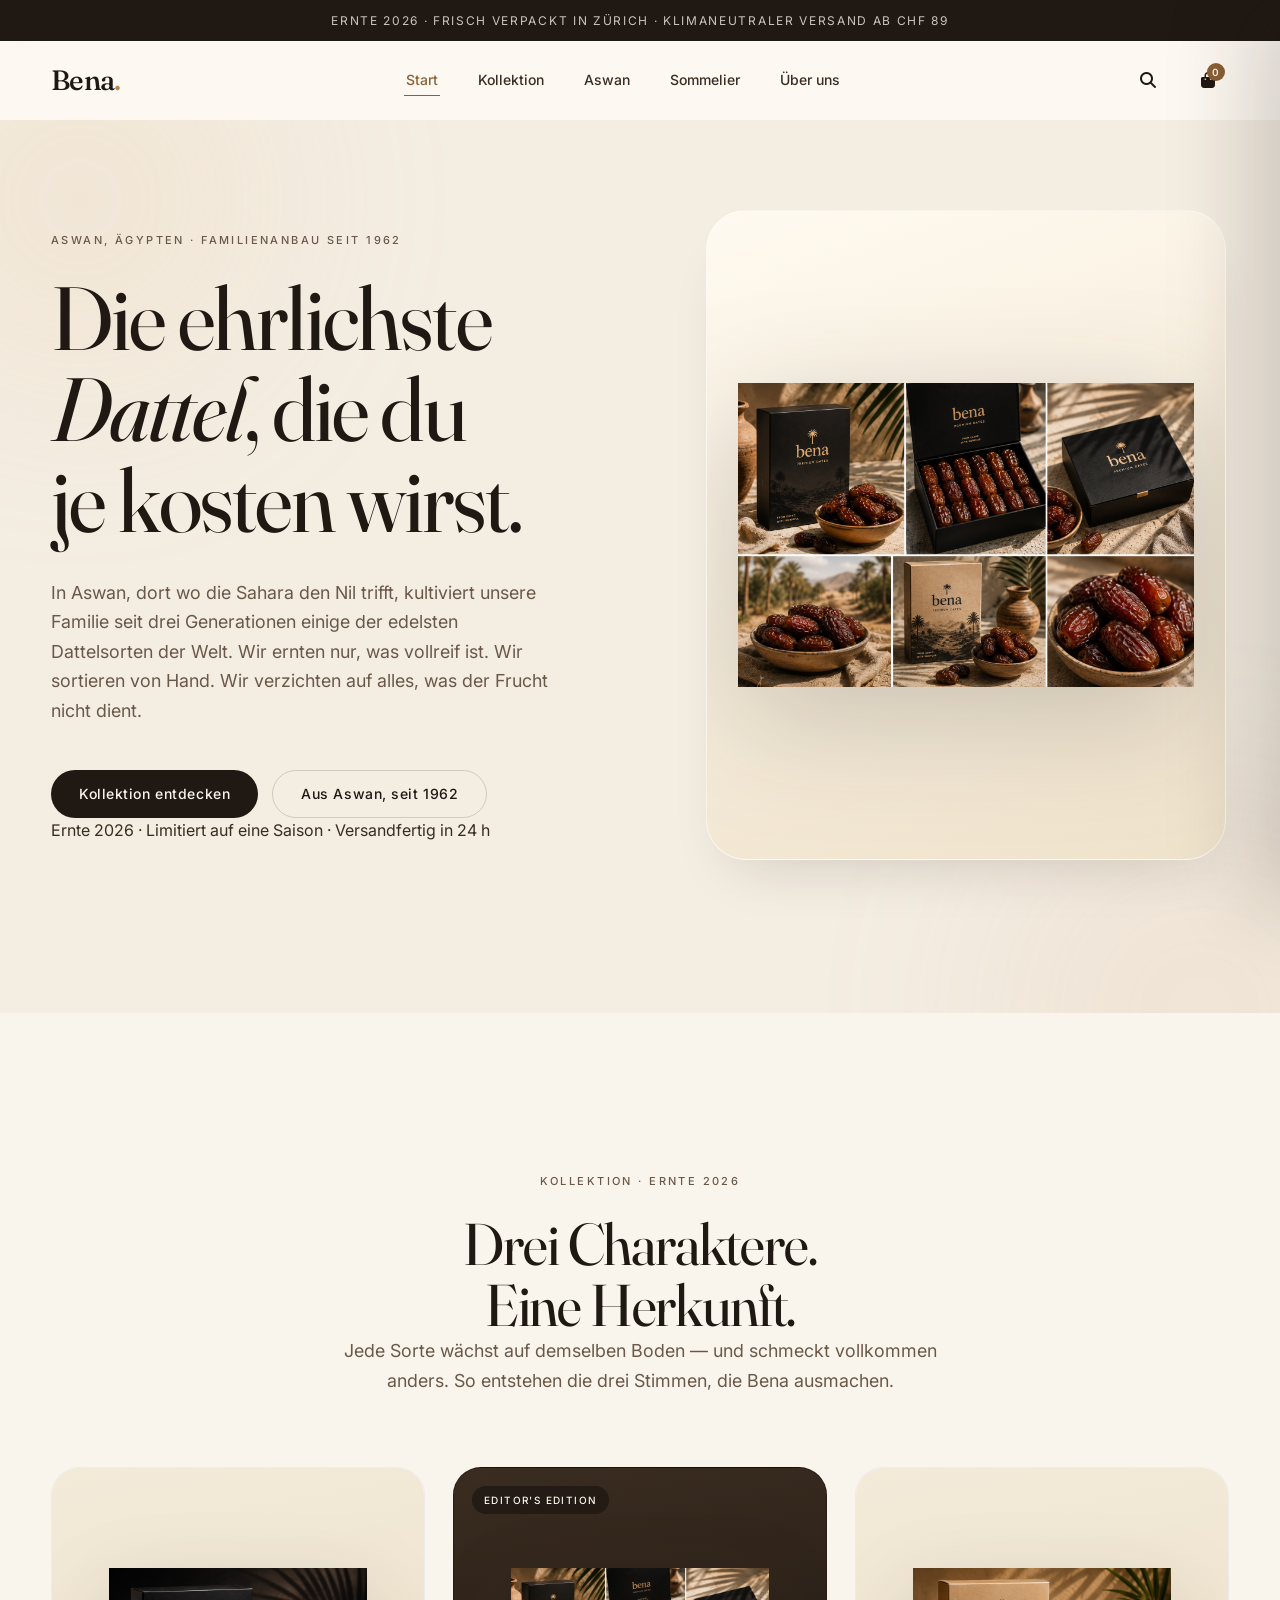
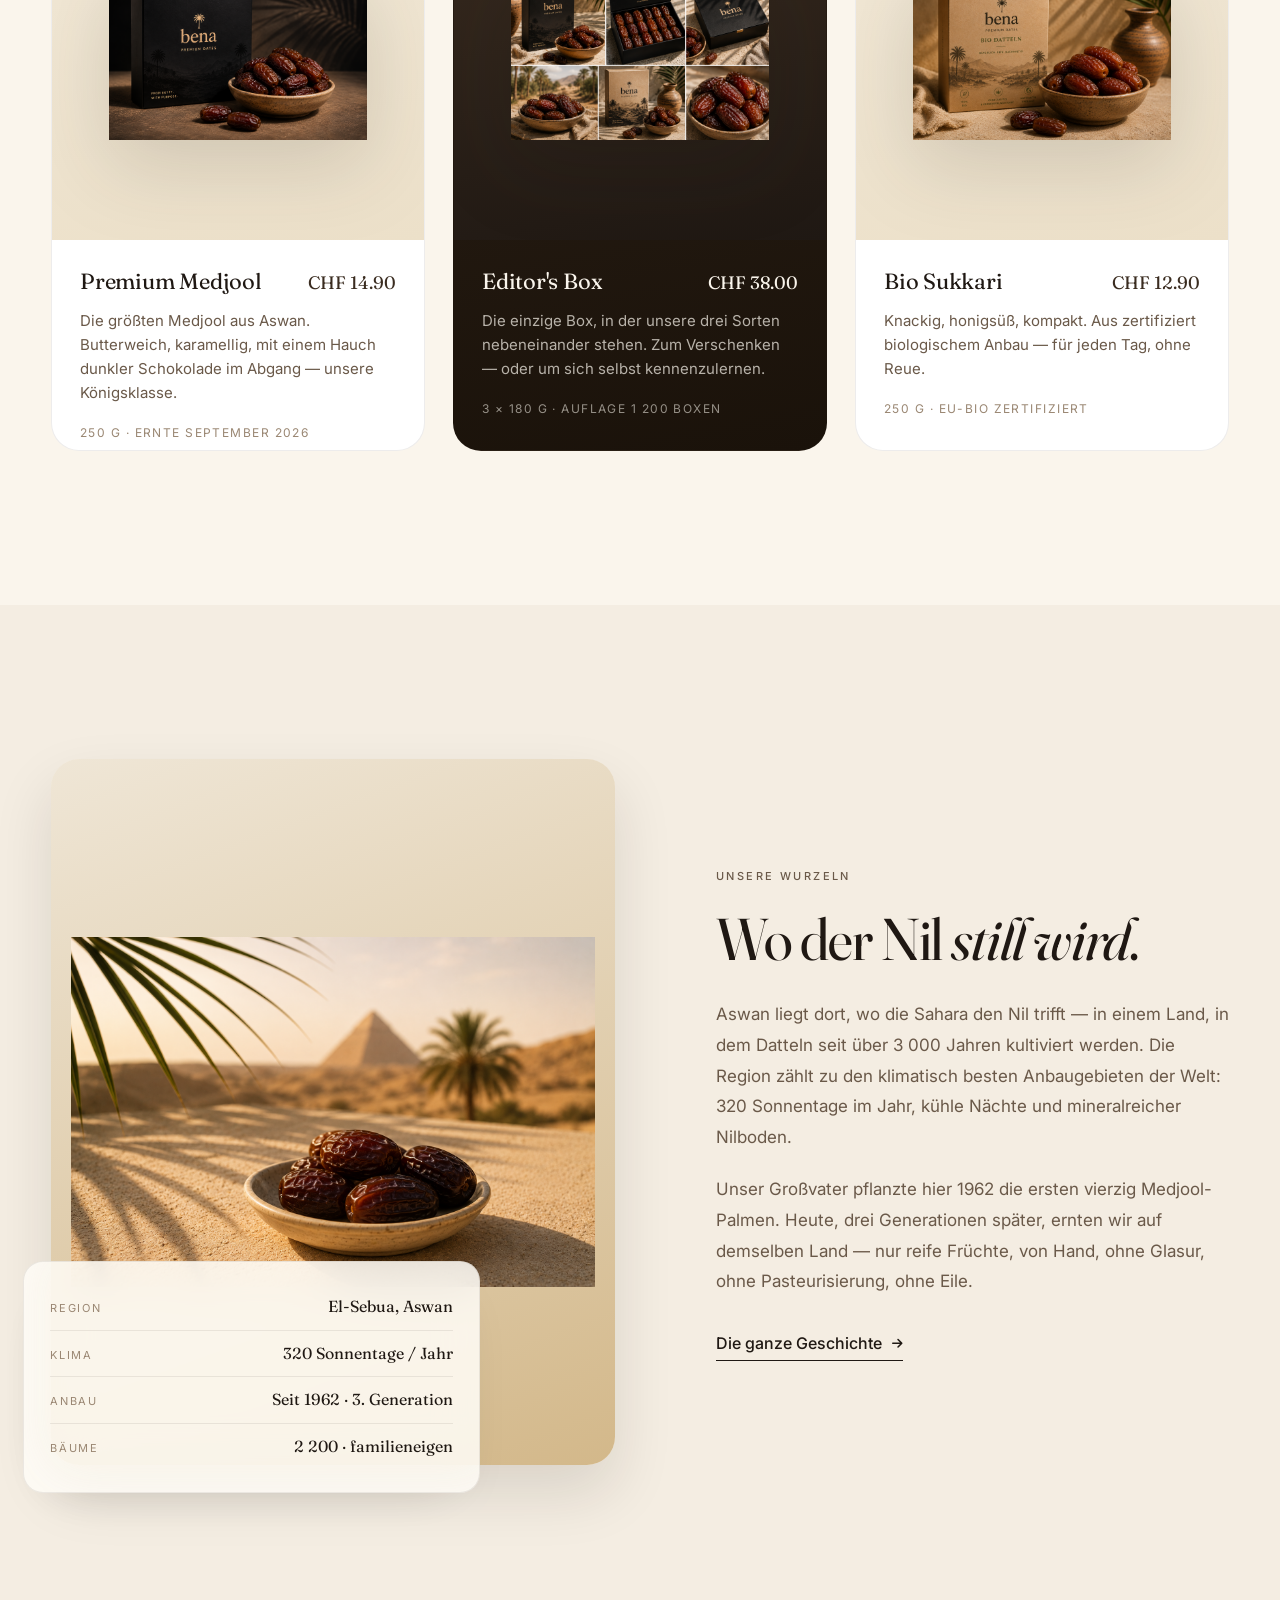
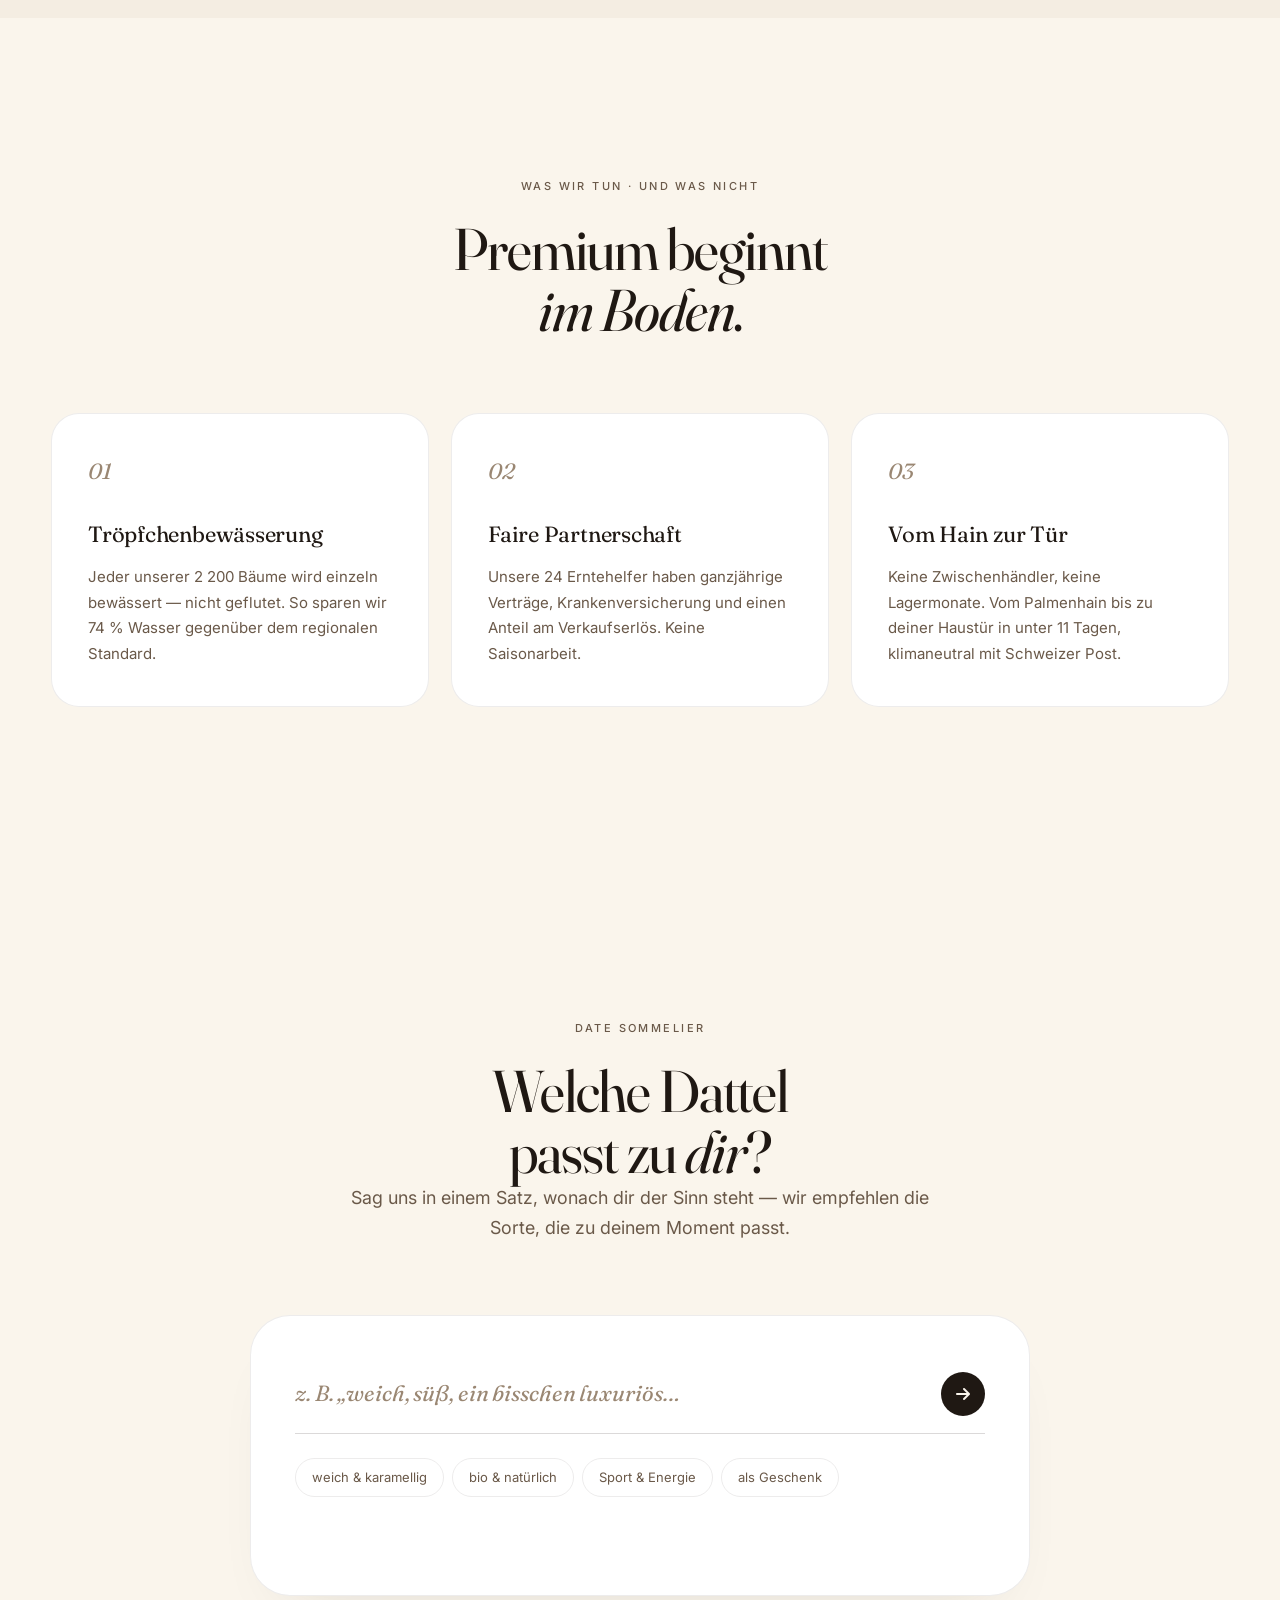
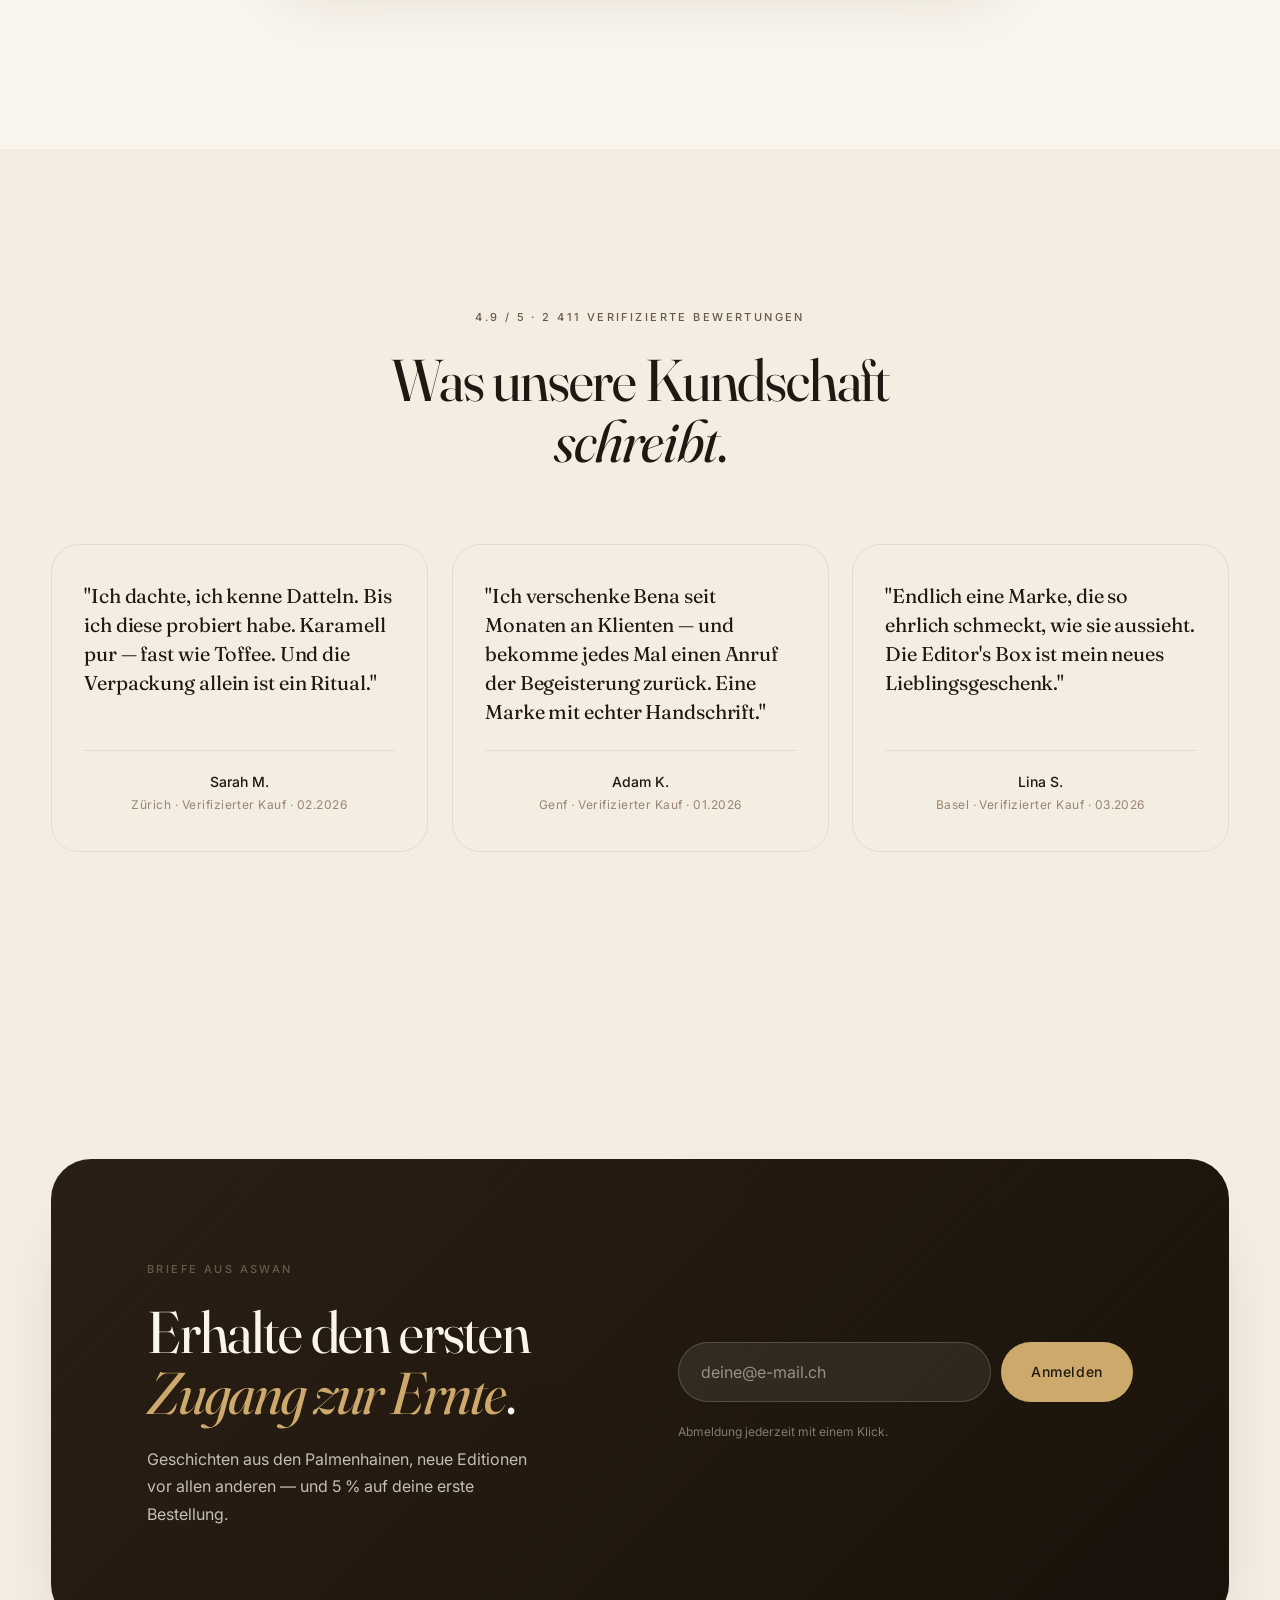
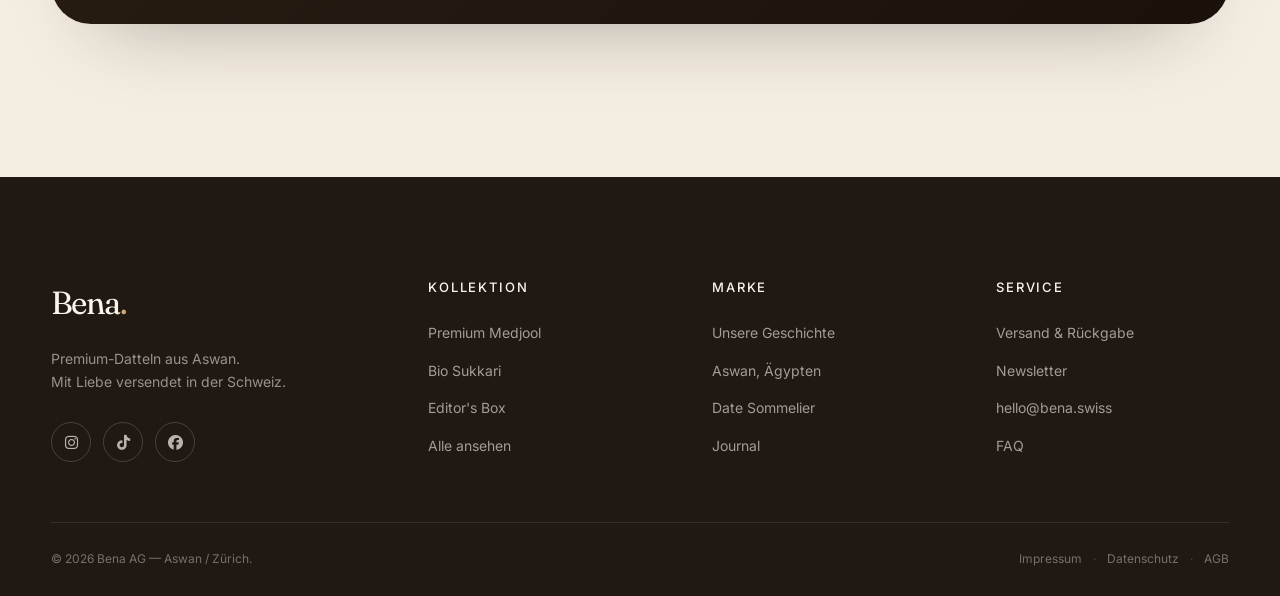
==== commit bfd81acc: "Update index.html" ====
--- a/index.html
+++ b/index.html
@@ -25,7 +25,7 @@
     <div class="announcement" role="region" aria-label="Ankündigung">
         <div class="announcement__inner">
             <span class="announcement__item">
-                Kostenloser Versand ab CHF 89 · innerhalb der Schweiz
+                Ernte 2026 · Frisch verpackt in Zürich · Klimaneutraler Versand ab CHF 89
             </span>
         </div>
     </div>
@@ -44,7 +44,7 @@
             <div class="hero__inner">
                 <div class="hero__copy reveal">
                     <span class="eyebrow">
-                        Ernte 2026 · Aswan
+                        Aswan, Ägypten · Familienanbau seit 1962
                     </span>
 
                     <h1 id="hero-title" class="display">
@@ -54,10 +54,11 @@
                     </h1>
 
                     <p class="lede">
-                        Bena vereint jahrhundertealte Anbaukunst mit moderner
-                        Sorgfalt. Jede Dattel reift in den Palmenhainen unserer
-                        Familie unter der Sonne Oberägyptens — und kommt
-                        unverarbeitet zu dir.
+                        In Aswan, dort wo die Sahara den Nil trifft, kultiviert
+                        unsere Familie seit drei Generationen einige der edelsten
+                        Dattelsorten der Welt. Wir ernten nur, was vollreif ist.
+                        Wir sortieren von Hand. Wir verzichten auf alles, was der
+                        Frucht nicht dient.
                     </p>
 
                     <div class="hero__ctas">
@@ -65,9 +66,13 @@
                             <span>Kollektion entdecken</span>
                         </a>
                         <a href="#story" class="btn btn--ghost">
-                            Unsere Geschichte
+                            Aus Aswan, seit 1962
                         </a>
                     </div>
+
+                    <p class="hero__note">
+                        Ernte 2026 · Limitiert auf eine Saison · Versandfertig in 24 h
+                    </p>
                 </div>
 
                 <div class="hero__visual reveal" data-reveal-delay="120">
@@ -83,11 +88,15 @@
         <!-- PRODUCT SHOWCASE -->
         <section id="products" class="showcase" aria-labelledby="showcase-title">
             <header class="section-head reveal">
-                <span class="eyebrow">Kollektion</span>
+                <span class="eyebrow">Kollektion · Ernte 2026</span>
                 <h2 id="showcase-title" class="display display--sm">
                     Drei Charaktere.<br>
                     Eine Herkunft.
                 </h2>
+                <p class="lede lede--center">
+                    Jede Sorte wächst auf demselben Boden — und schmeckt vollkommen
+                    anders. So entstehen die drei Stimmen, die Bena ausmachen.
+                </p>
             </header>
 
             <div class="showcase__grid">
@@ -103,9 +112,13 @@
                                 <h3>Premium Medjool</h3>
                                 <span class="product__price">CHF 14.90</span>
                             </div>
-                            <p>Karamellig, fleischig, fast schokoladig im Abgang.</p>
+                            <p>
+                                Die größten Medjool aus Aswan. Butterweich,
+                                karamellig, mit einem Hauch dunkler Schokolade
+                                im Abgang — unsere Königsklasse.
+                            </p>
                             <div class="product__attrs">
-                                <span>250 g · Handverlesen</span>
+                                <span>250 g · Ernte September 2026</span>
                             </div>
                         </div>
                     </a>
@@ -123,9 +136,13 @@
                                 <h3>Editor's Box</h3>
                                 <span class="product__price">CHF 38.00</span>
                             </div>
-                            <p>Eine kuratierte Reise durch drei Sorten — in einer Geschenkbox.</p>
+                            <p>
+                                Die einzige Box, in der unsere drei Sorten
+                                nebeneinander stehen. Zum Verschenken — oder
+                                um sich selbst kennenzulernen.
+                            </p>
                             <div class="product__attrs">
-                                <span>3 × 180 g · Limitiert</span>
+                                <span>3 × 180 g · Auflage 1 200 Boxen</span>
                             </div>
                         </div>
                     </a>
@@ -142,9 +159,12 @@
                                 <h3>Bio Sukkari</h3>
                                 <span class="product__price">CHF 12.90</span>
                             </div>
-                            <p>Knackig im Biss, honigsüß im Kern — zertifizierte Bio-Qualität.</p>
+                            <p>
+                                Knackig, honigsüß, kompakt. Aus zertifiziert
+                                biologischem Anbau — für jeden Tag, ohne Reue.
+                            </p>
                             <div class="product__attrs">
-                                <span>250 g · Bio</span>
+                                <span>250 g · EU-Bio zertifiziert</span>
                             </div>
                         </div>
                     </a>
@@ -163,7 +183,7 @@
                     <div class="story__plate">
                         <div class="story__plate-row">
                             <span class="story__plate-key">Region</span>
-                            <span class="story__plate-val">Aswan, Oberägypten</span>
+                            <span class="story__plate-val">El-Sebua, Aswan</span>
                         </div>
                         <div class="story__plate-row">
                             <span class="story__plate-key">Klima</span>
@@ -171,7 +191,11 @@
                         </div>
                         <div class="story__plate-row">
                             <span class="story__plate-key">Anbau</span>
-                            <span class="story__plate-val">3. Generation</span>
+                            <span class="story__plate-val">Seit 1962 · 3. Generation</span>
+                        </div>
+                        <div class="story__plate-row">
+                            <span class="story__plate-key">Bäume</span>
+                            <span class="story__plate-val">2 200 · familieneigen</span>
                         </div>
                     </div>
                 </div>
@@ -182,15 +206,17 @@
                         Wo der Nil <em>still wird</em>.
                     </h2>
                     <p>
-                        Aswan liegt dort, wo die Sahara den Nil trifft. Hier
-                        wachsen seit über 3 000 Jahren einige der edelsten
-                        Dattelpalmen der Welt — auf Böden, die das Wasser des
-                        Flusses und das Schweigen der Wüste in sich tragen.
+                        Aswan liegt dort, wo die Sahara den Nil trifft — in einem
+                        Land, in dem Datteln seit über 3 000 Jahren kultiviert
+                        werden. Die Region zählt zu den klimatisch besten
+                        Anbaugebieten der Welt: 320 Sonnentage im Jahr, kühle
+                        Nächte und mineralreicher Nilboden.
                     </p>
                     <p>
-                        Bena entsteht in genau dieser Landschaft. Unsere
-                        Familie kultiviert hier seit drei Generationen — von
-                        Hand sortiert, ohne Verarbeitung, ohne Eile.
+                        Unser Großvater pflanzte hier 1962 die ersten vierzig
+                        Medjool-Palmen. Heute, drei Generationen später, ernten
+                        wir auf demselben Land — nur reife Früchte, von Hand,
+                        ohne Glasur, ohne Pasteurisierung, ohne Eile.
                     </p>
 
                     <a href="about.html" class="link-arrow">
@@ -204,7 +230,7 @@
         <!-- SUSTAINABILITY -->
         <section class="sustain" aria-labelledby="sustain-title">
             <header class="section-head reveal">
-                <span class="eyebrow">Nachhaltigkeit</span>
+                <span class="eyebrow">Was wir tun · und was nicht</span>
                 <h2 id="sustain-title" class="display display--sm">
                     Premium beginnt<br>
                     <em>im Boden</em>.
@@ -214,28 +240,31 @@
             <div class="sustain__grid">
                 <article class="sustain__card reveal" data-reveal-delay="0">
                     <div class="sustain__num">01</div>
-                    <h3>Wassersparender Anbau</h3>
+                    <h3>Tröpfchenbewässerung</h3>
                     <p>
-                        Tröpfchenbewässerung statt Flutung — 74 % weniger
-                        Wasser pro Kilogramm Ernte.
+                        Jeder unserer 2 200 Bäume wird einzeln bewässert —
+                        nicht geflutet. So sparen wir 74 % Wasser gegenüber
+                        dem regionalen Standard.
                     </p>
                 </article>
 
                 <article class="sustain__card reveal" data-reveal-delay="80">
                     <div class="sustain__num">02</div>
-                    <h3>Faire Partnerschaften</h3>
+                    <h3>Faire Partnerschaft</h3>
                     <p>
-                        Ganzjährige Verträge, Krankenversicherung und ein
-                        Anteil am Verkaufserlös für jeden Erntehelfer.
+                        Unsere 24 Erntehelfer haben ganzjährige Verträge,
+                        Krankenversicherung und einen Anteil am
+                        Verkaufserlös. Keine Saisonarbeit.
                     </p>
                 </article>
 
                 <article class="sustain__card reveal" data-reveal-delay="160">
                     <div class="sustain__num">03</div>
-                    <h3>Direkt importiert</h3>
+                    <h3>Vom Hain zur Tür</h3>
                     <p>
-                        Vom Palmenhain bis zur Schweizer Haustür in unter
-                        11 Tagen — klimaneutral versendet.
+                        Keine Zwischenhändler, keine Lagermonate. Vom
+                        Palmenhain bis zu deiner Haustür in unter 11 Tagen,
+                        klimaneutral mit Schweizer Post.
                     </p>
                 </article>
             </div>
@@ -251,9 +280,8 @@
                         passt zu <em>dir</em>?
                     </h2>
                     <p class="lede lede--center">
-                        Beschreibe in deinen eigenen Worten, was du suchst —
-                        und wir empfehlen die passende Sorte aus unserer
-                        Kollektion.
+                        Sag uns in einem Satz, wonach dir der Sinn steht —
+                        wir empfehlen die Sorte, die zu deinem Moment passt.
                     </p>
                 </header>
 
@@ -291,7 +319,7 @@
         <!-- REVIEWS -->
         <section class="reviews" aria-labelledby="reviews-title">
             <header class="section-head reveal">
-                <span class="eyebrow">4.9 / 5 · 2 411 Bewertungen</span>
+                <span class="eyebrow">4.9 / 5 · 2 411 verifizierte Bewertungen</span>
                 <h2 id="reviews-title" class="display display--sm">
                     Was unsere Kundschaft<br>
                     <em>schreibt</em>.
@@ -301,33 +329,37 @@
             <div class="reviews__grid">
                 <figure class="review reveal" data-reveal-delay="0">
                     <blockquote>
-                        "Weich, intensiv, ehrlich. Das ist eine andere Liga."
+                        "Ich dachte, ich kenne Datteln. Bis ich diese
+                        probiert habe. Karamell pur — fast wie Toffee. Und
+                        die Verpackung allein ist ein Ritual."
                     </blockquote>
                     <figcaption>
                         <strong>Sarah M.</strong>
-                        <small>Zürich</small>
+                        <small>Zürich · Verifizierter Kauf · 02.2026</small>
                     </figcaption>
                 </figure>
 
                 <figure class="review reveal" data-reveal-delay="80">
                     <blockquote>
-                        "Ich verschenke Bena an Kunden — und bekomme jedes
-                        Mal einen Anruf der Begeisterung zurück."
+                        "Ich verschenke Bena seit Monaten an Klienten — und
+                        bekomme jedes Mal einen Anruf der Begeisterung
+                        zurück. Eine Marke mit echter Handschrift."
                     </blockquote>
                     <figcaption>
                         <strong>Adam K.</strong>
-                        <small>Genf</small>
+                        <small>Genf · Verifizierter Kauf · 01.2026</small>
                     </figcaption>
                 </figure>
 
                 <figure class="review reveal" data-reveal-delay="160">
                     <blockquote>
-                        "Endlich eine Marke, die ehrlich aussieht und
-                        ehrlich schmeckt."
+                        "Endlich eine Marke, die so ehrlich schmeckt, wie
+                        sie aussieht. Die Editor's Box ist mein neues
+                        Lieblingsgeschenk."
                     </blockquote>
                     <figcaption>
                         <strong>Lina S.</strong>
-                        <small>Basel</small>
+                        <small>Basel · Verifizierter Kauf · 03.2026</small>
                     </figcaption>
                 </figure>
             </div>
@@ -343,8 +375,9 @@
                         <em>Zugang zur Ernte</em>.
                     </h2>
                     <p>
-                        Neue Editionen vor allen anderen und 5 % auf deine
-                        erste Bestellung.
+                        Geschichten aus den Palmenhainen, neue Editionen
+                        vor allen anderen — und 5 % auf deine erste
+                        Bestellung.
                     </p>
                 </div>
 
--- a/style.css
+++ b/style.css
@@ -4123,3 +4123,576 @@
     font-size: 14px;
     line-height: 1.7;
 }
+
+/* =========================================================================
+   28. REFINEMENT LAYER  (calmer, less AI-startup, more luxury ecommerce)
+   This block intentionally overrides earlier rules.
+   ========================================================================= */
+
+/* ---- Announcement bar : single calm message ---------------------------- */
+.announcement {
+    background: var(--ink-1);
+    color: rgba(250, 245, 236, 0.78);
+    font-size: 12px;
+    letter-spacing: 0.08em;
+}
+
+.announcement__inner {
+    padding: 11px var(--gutter);
+    gap: 10px;
+}
+
+.announcement__item {
+    text-transform: uppercase;
+    letter-spacing: 0.14em;
+}
+
+.announcement__item i { display: none; }
+
+/* ---- Section rhythm : more whitespace, calmer scale -------------------- */
+:root {
+    --section-y: clamp(96px, 12vw, 160px);
+}
+
+.showcase,
+.story,
+.sustain,
+.sommelier,
+.reviews,
+.newsletter {
+    padding-top: var(--section-y);
+    padding-bottom: var(--section-y);
+}
+
+.section-head {
+    margin-bottom: clamp(48px, 6vw, 72px);
+}
+
+.section-head--center {
+    text-align: center;
+    margin-left: auto;
+    margin-right: auto;
+    max-width: 640px;
+}
+
+.section-head--center .eyebrow {
+    justify-content: center;
+}
+
+/* ---- Eyebrow : less dot, more typographic ------------------------------- */
+.eyebrow {
+    color: var(--ink-3);
+    letter-spacing: 0.22em;
+    font-weight: 500;
+    font-size: 11px;
+}
+
+.eyebrow__dot { display: none; }
+
+/* ---- Display type : refined italic accent ------------------------------ */
+.display em {
+    font-style: italic;
+    color: var(--ink-1);
+    position: relative;
+}
+
+/* ---- Buttons : quieter, more confident --------------------------------- */
+.btn {
+    transition: background var(--t-med) var(--ease-out),
+        color var(--t-med) var(--ease-out),
+        border-color var(--t-med) var(--ease-out);
+}
+
+.btn--primary {
+    box-shadow: none;
+}
+
+.btn--primary:hover {
+    background: var(--accent-deep);
+    transform: none;
+    box-shadow: none;
+}
+
+.btn--ghost:hover {
+    transform: none;
+}
+
+.btn i { display: none; }
+
+/* ---- Reveal : subtler ---------------------------------------------------- */
+.reveal {
+    transform: translateY(16px);
+    transition:
+        opacity 700ms var(--ease-out),
+        transform 700ms var(--ease-out);
+}
+
+/* ---- HERO : quieter background, no chips, calmer card ------------------ */
+.hero {
+    padding-top: clamp(48px, 7vw, 96px);
+    padding-bottom: var(--section-y);
+}
+
+.hero__orb {
+    opacity: 0.32;
+    filter: blur(110px);
+    animation: none !important;
+}
+
+.hero__orb--1 {
+    width: 480px;
+    height: 480px;
+    top: -160px;
+    left: -160px;
+}
+
+.hero__orb--2 {
+    width: 520px;
+    height: 520px;
+    bottom: -260px;
+    right: -180px;
+    opacity: 0.22;
+}
+
+.hero__grain { display: none; }
+
+.hero__inner {
+    gap: clamp(48px, 8vw, 110px);
+    align-items: center;
+}
+
+.hero__copy h1 {
+    margin-bottom: 32px;
+}
+
+.hero__copy .lede {
+    max-width: 46ch;
+    margin-bottom: 44px;
+}
+
+.hero__ctas {
+    margin-bottom: 0;
+}
+
+.hero__meta { display: none; }
+
+.hero__marquee { display: none; }
+
+.hero__card {
+    border-radius: var(--r-xl);
+    box-shadow: 0 30px 60px -30px rgba(31, 24, 19, 0.18);
+    transform: none !important;
+}
+
+.hero__card-glow,
+.hero__chip { display: none; }
+
+/* ---- Product cards : calmer, drop the shine + tag clutter --------------- */
+.product__shine { display: none; }
+
+.product__cta { display: none; }
+
+.product:hover {
+    transform: none;
+}
+
+.product__media {
+    background: linear-gradient(170deg, #f3ead9 0%, #ece0c9 100%);
+}
+
+.product__tag {
+    background: rgba(31, 24, 19, 0.82);
+    color: var(--bg-elevated);
+    box-shadow: none;
+    text-transform: uppercase;
+    letter-spacing: 0.14em;
+    font-size: 10px;
+    font-weight: 500;
+    padding: 6px 12px;
+}
+
+.product__tag--gold,
+.product__tag--organic {
+    background: rgba(31, 24, 19, 0.82);
+    color: var(--bg-elevated);
+}
+
+.product__body {
+    padding-top: 24px;
+}
+
+.product__head {
+    margin-bottom: 10px;
+}
+
+.product__head h3 {
+    font-family: var(--f-display);
+    font-weight: 400;
+    letter-spacing: -0.01em;
+    font-size: 22px;
+}
+
+.product__price {
+    font-family: var(--f-display);
+    font-weight: 400;
+    font-size: 18px;
+    color: var(--ink-2);
+}
+
+.product__attrs {
+    margin-top: 14px;
+    font-size: 12px;
+    color: var(--ink-4);
+    letter-spacing: 0.12em;
+    text-transform: uppercase;
+}
+
+.product__attrs .product__dot { display: none; }
+
+.product__link:hover .product__media img {
+    transform: scale(1.03);
+}
+
+/* ---- Story : softer plate --------------------------------------------- */
+.story__plate {
+    box-shadow: 0 20px 50px -30px rgba(31, 24, 19, 0.18);
+    border: 1px solid var(--line);
+}
+
+/* ---- SUSTAIN : numerals instead of icon-backgrounds ------------------- */
+.sustain__grid {
+    grid-template-columns: repeat(3, 1fr) !important;
+    gap: 22px;
+}
+
+@media (max-width: 860px) {
+    .sustain__grid {
+        grid-template-columns: 1fr !important;
+    }
+}
+
+.sustain__card {
+    padding: 40px 36px;
+    background: var(--surface);
+    border: 1px solid var(--line);
+    box-shadow: none;
+}
+
+.sustain__card:hover {
+    transform: none;
+    box-shadow: 0 20px 50px -30px rgba(31, 24, 19, 0.16);
+}
+
+.sustain__icon { display: none; }
+
+.sustain__num {
+    font-family: var(--f-display);
+    font-style: italic;
+    font-size: 22px;
+    color: var(--ink-4);
+    margin-bottom: 28px;
+    letter-spacing: 0.02em;
+}
+
+.sustain__card h3 {
+    font-family: var(--f-display);
+    font-weight: 400;
+    font-size: 22px;
+    color: var(--ink-1);
+    letter-spacing: -0.01em;
+    margin-bottom: 12px;
+}
+
+.sustain__card p {
+    color: var(--ink-3);
+    font-size: 15px;
+    line-height: 1.7;
+}
+
+.sustain__card p strong {
+    color: var(--ink-1);
+    font-weight: 500;
+}
+
+/* ---- SOMMELIER (replaces ai-finder visuals) --------------------------- */
+.sommelier {
+    background: var(--bg-elevated);
+}
+
+.sommelier__inner {
+    max-width: 780px;
+    margin: 0 auto;
+}
+
+.sommelier__panel {
+    margin-top: clamp(40px, 5vw, 56px);
+    background: var(--surface);
+    border: 1px solid var(--line);
+    border-radius: var(--r-xl);
+    padding: clamp(28px, 4vw, 44px);
+    box-shadow: 0 30px 60px -40px rgba(31, 24, 19, 0.15);
+}
+
+.sommelier__field {
+    position: relative;
+    display: flex;
+    align-items: center;
+    border-bottom: 1px solid var(--line-strong);
+    padding-bottom: 6px;
+    transition: border-color var(--t-med) var(--ease-out);
+}
+
+.sommelier__field:focus-within {
+    border-color: var(--ink-1);
+}
+
+.sommelier__field input {
+    flex: 1;
+    background: transparent;
+    border: none;
+    outline: none;
+    padding: 16px 8px 16px 0;
+    font-family: var(--f-display);
+    font-size: clamp(18px, 2vw, 22px);
+    color: var(--ink-1);
+    font-weight: 400;
+    letter-spacing: -0.005em;
+}
+
+.sommelier__field input::placeholder {
+    color: var(--ink-4);
+    font-style: italic;
+}
+
+.sommelier__submit {
+    width: 44px;
+    height: 44px;
+    border-radius: 50%;
+    background: var(--ink-1);
+    color: var(--bg-elevated);
+    display: inline-flex;
+    align-items: center;
+    justify-content: center;
+    transition: background var(--t-med) var(--ease-out);
+    flex-shrink: 0;
+}
+
+.sommelier__submit:hover {
+    background: var(--accent-deep);
+}
+
+.sommelier__chips {
+    display: flex;
+    flex-wrap: wrap;
+    gap: 8px;
+    margin-top: 24px;
+}
+
+.sommelier__chips button {
+    padding: 8px 16px;
+    border: 1px solid var(--line);
+    background: transparent;
+    border-radius: var(--r-pill);
+    font-size: 13px;
+    color: var(--ink-3);
+    cursor: pointer;
+    transition:
+        background var(--t-med) var(--ease-out),
+        color var(--t-med) var(--ease-out),
+        border-color var(--t-med) var(--ease-out);
+}
+
+.sommelier__chips button:hover {
+    color: var(--ink-1);
+    border-color: var(--ink-2);
+    background: var(--bg-base);
+}
+
+.sommelier__status {
+    margin-top: 28px;
+    font-size: 13px;
+    color: var(--ink-4);
+    min-height: 1.4em;
+    letter-spacing: 0.04em;
+}
+
+.sommelier__result {
+    margin-top: 8px;
+    opacity: 0;
+    transform: translateY(8px);
+    transition:
+        opacity 500ms var(--ease-out),
+        transform 500ms var(--ease-out);
+}
+
+.sommelier__result.is-visible {
+    opacity: 1;
+    transform: none;
+}
+
+.rec {
+    padding-top: 28px;
+    border-top: 1px solid var(--line);
+}
+
+.rec__label {
+    font-size: 11px;
+    letter-spacing: 0.22em;
+    text-transform: uppercase;
+    color: var(--ink-4);
+    margin-bottom: 14px;
+}
+
+.rec__title {
+    font-family: var(--f-display);
+    font-weight: 400;
+    font-size: clamp(28px, 3vw, 36px);
+    color: var(--ink-1);
+    letter-spacing: -0.01em;
+    line-height: 1.1;
+    margin-bottom: 14px;
+}
+
+.rec__desc {
+    color: var(--ink-3);
+    font-size: 16px;
+    line-height: 1.7;
+    margin-bottom: 24px;
+    max-width: 56ch;
+}
+
+.rec__desc strong {
+    color: var(--ink-1);
+    font-weight: 500;
+}
+
+.rec__foot {
+    display: flex;
+    align-items: center;
+    justify-content: space-between;
+    gap: 16px;
+    flex-wrap: wrap;
+}
+
+.rec__price {
+    font-family: var(--f-display);
+    font-size: 22px;
+    color: var(--ink-1);
+}
+
+.rec__link {
+    display: inline-flex;
+    align-items: center;
+    gap: 10px;
+    color: var(--ink-1);
+    border-bottom: 1px solid var(--ink-1);
+    padding-bottom: 4px;
+    font-size: 13px;
+    letter-spacing: 0.16em;
+    text-transform: uppercase;
+    font-weight: 500;
+    transition: gap var(--t-med) var(--ease-out);
+}
+
+.rec__link:hover {
+    gap: 14px;
+}
+
+.rec__link i {
+    font-size: 11px;
+}
+
+/* ---- REVIEWS : simpler, no avatars, lighter cards ---------------------- */
+.reviews {
+    background: var(--bg-base);
+}
+
+.reviews__grid {
+    display: grid;
+    grid-template-columns: repeat(3, 1fr);
+    gap: 24px;
+    max-width: var(--max);
+    margin: 0 auto;
+}
+
+@media (max-width: 860px) {
+    .reviews__grid {
+        grid-template-columns: 1fr;
+    }
+}
+
+.review {
+    background: transparent;
+    border: 1px solid var(--line);
+    border-radius: var(--r-lg);
+    padding: 36px 32px;
+    box-shadow: none;
+    display: flex;
+    flex-direction: column;
+    gap: 24px;
+}
+
+.review:hover {
+    transform: none;
+    box-shadow: none;
+    background: var(--surface);
+}
+
+.review__stars { display: none; }
+
+.review__rating { display: none; }
+
+.review blockquote {
+    font-family: var(--f-display);
+    font-size: 20px;
+    line-height: 1.45;
+    color: var(--ink-1);
+    font-weight: 400;
+    letter-spacing: -0.005em;
+    font-style: normal;
+    margin: 0;
+}
+
+.review figcaption {
+    display: flex;
+    flex-direction: column;
+    gap: 2px;
+    margin-top: auto;
+    font-size: 13px;
+}
+
+.review__avatar { display: none; }
+
+.review figcaption strong {
+    color: var(--ink-1);
+    font-weight: 500;
+    font-family: var(--f-body);
+}
+
+.review figcaption small {
+    color: var(--ink-4);
+    font-size: 12px;
+    letter-spacing: 0.04em;
+}
+
+/* ---- NEWSLETTER : strip the orb, calmer card --------------------------- */
+.newsletter__orb { display: none; }
+
+.newsletter__card {
+    box-shadow: 0 40px 80px -50px rgba(31, 24, 19, 0.4);
+}
+
+.newsletter__form .btn:hover {
+    transform: none;
+}
+
+/* ---- FOOTER : tighter ------------------------------------------------- */
+.footer {
+    padding-top: clamp(60px, 8vw, 100px);
+}
+
+/* ---- Reduced motion override stays as-is -------------------------------- */
+@media (prefers-reduced-motion: reduce) {
+    .hero__orb { display: none; }
+}
+
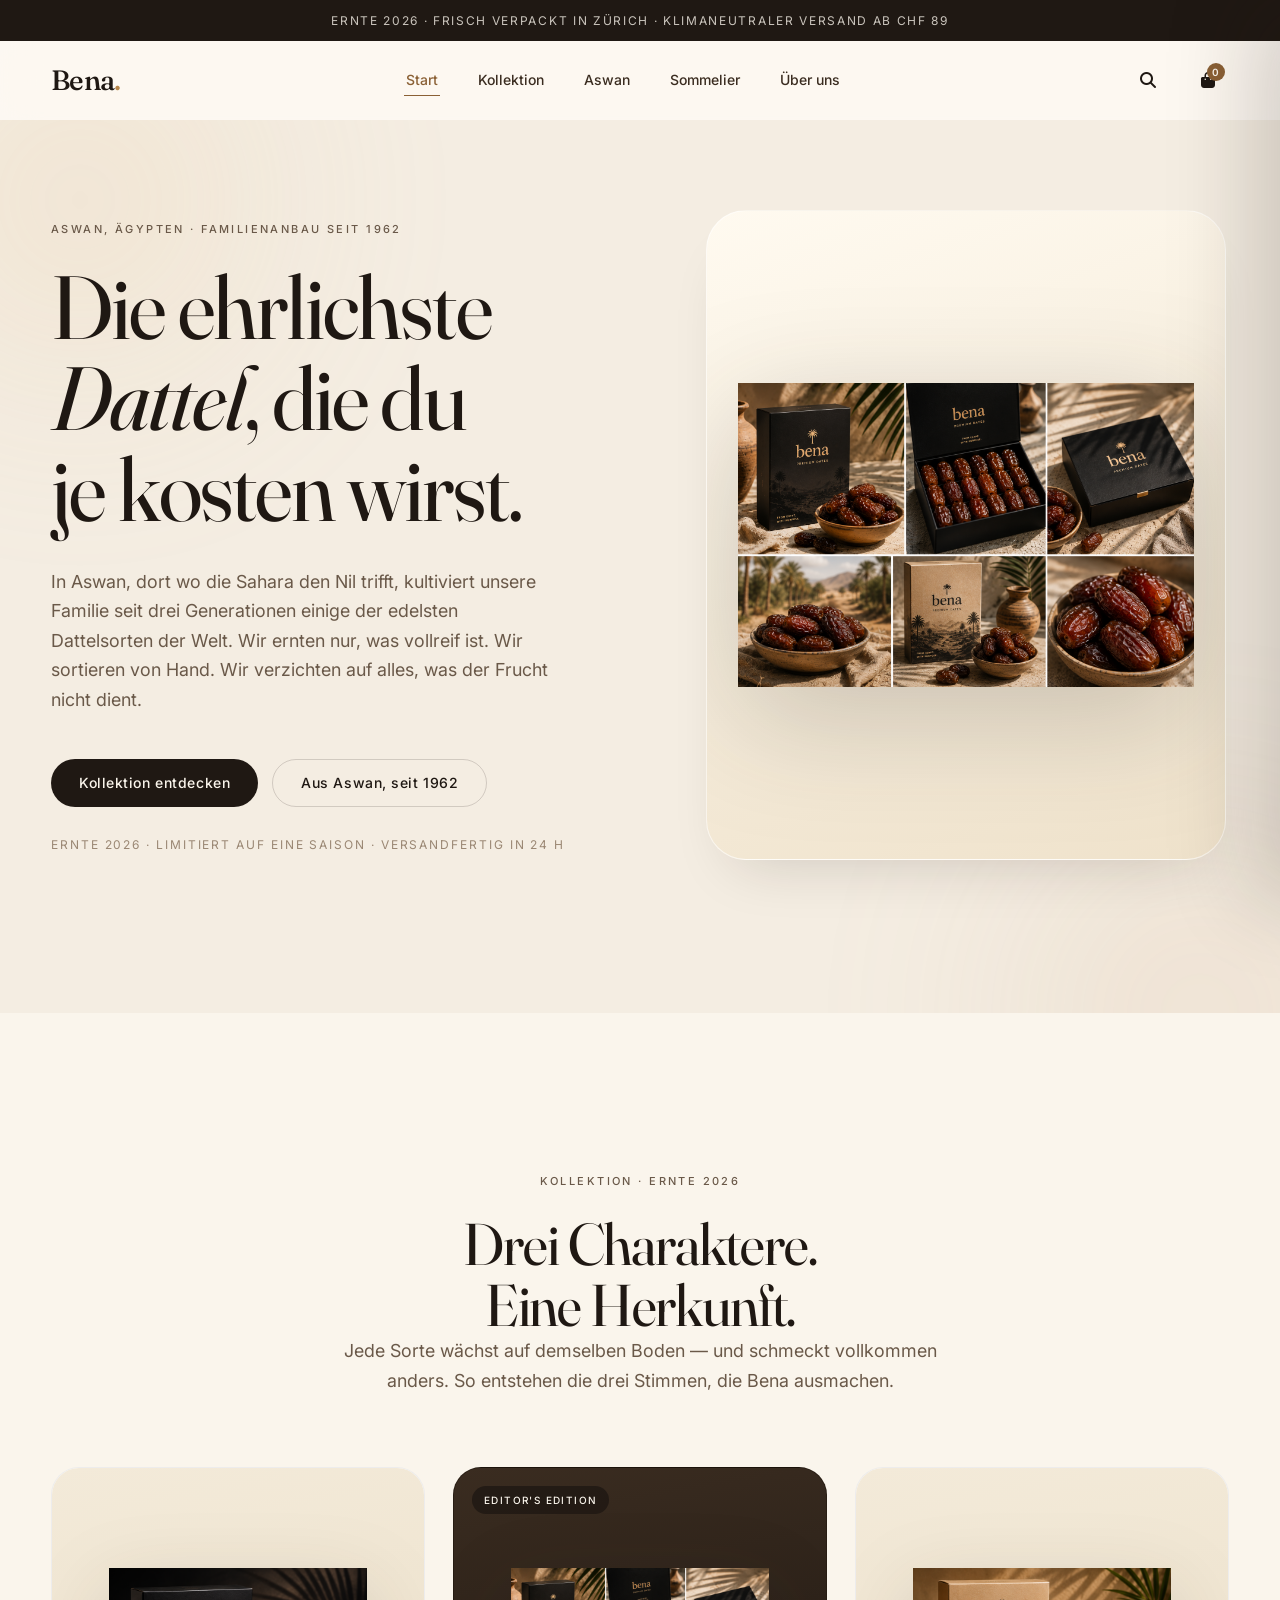
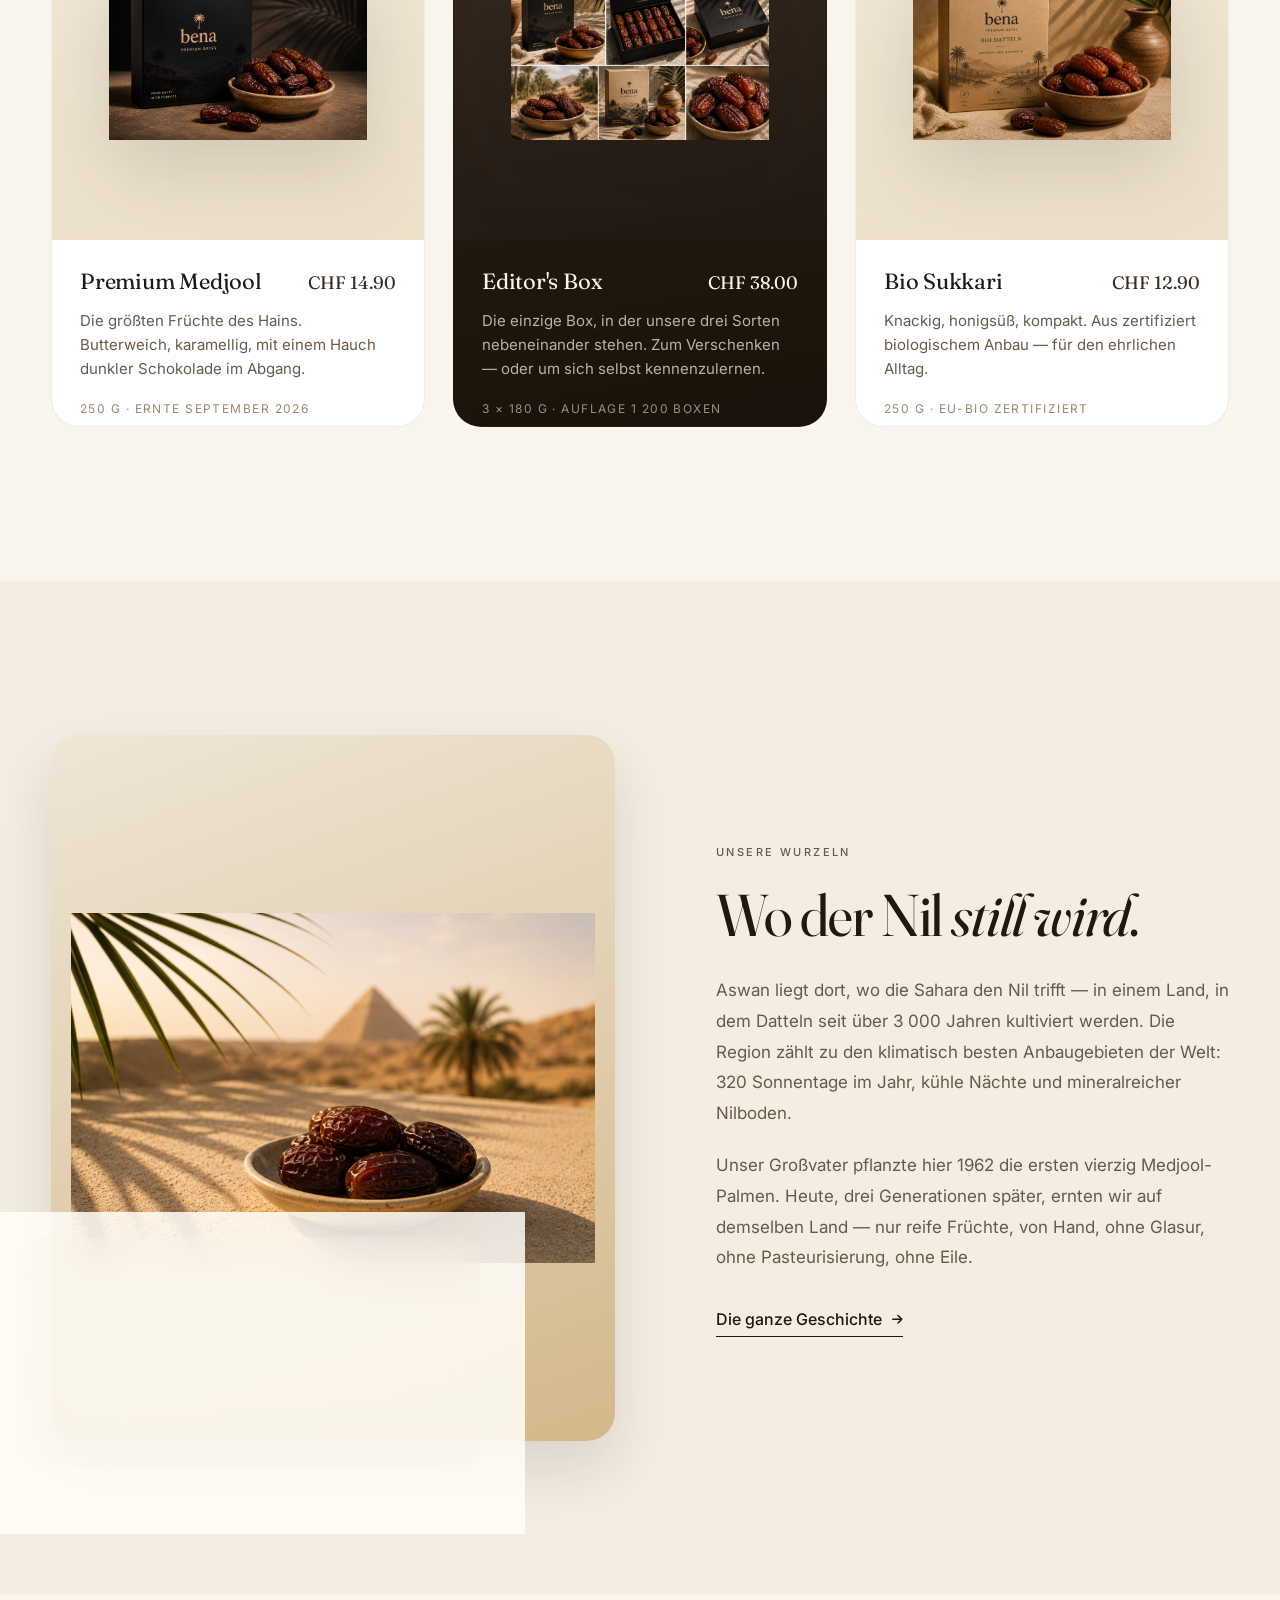
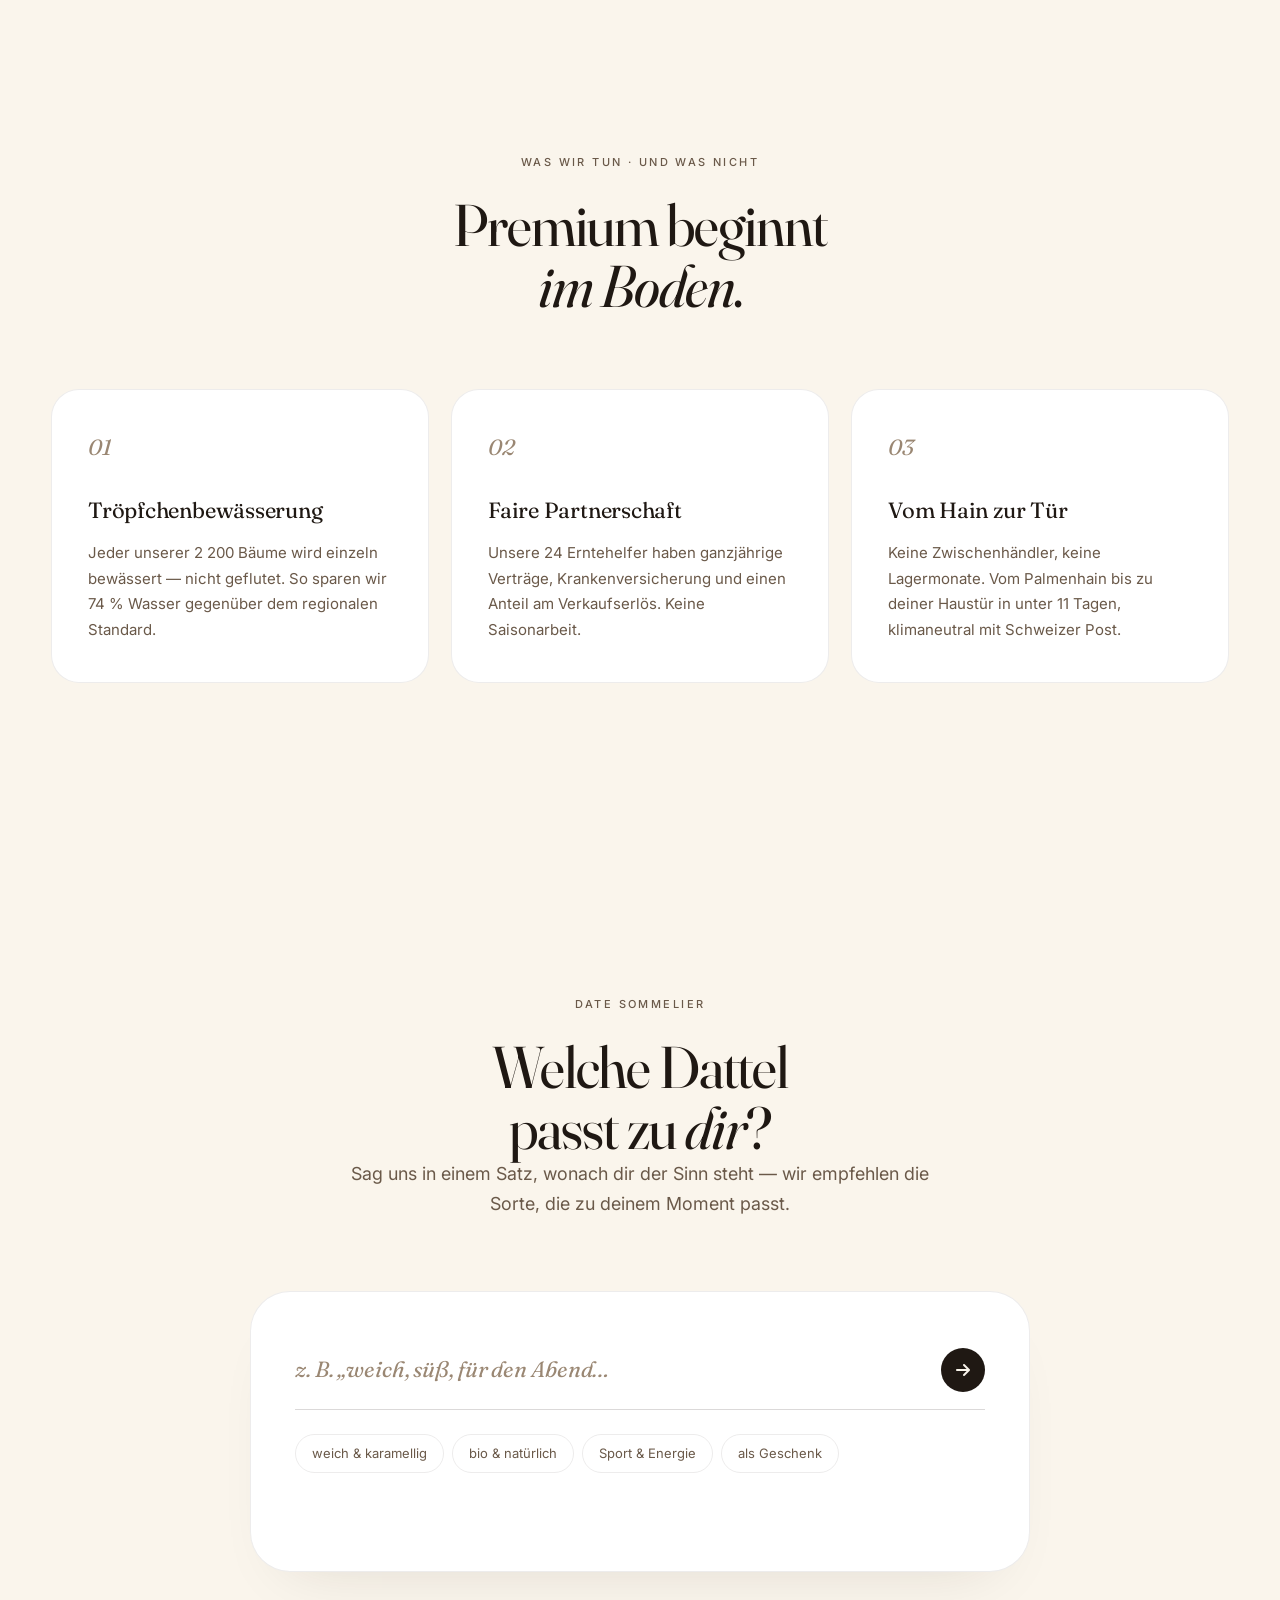
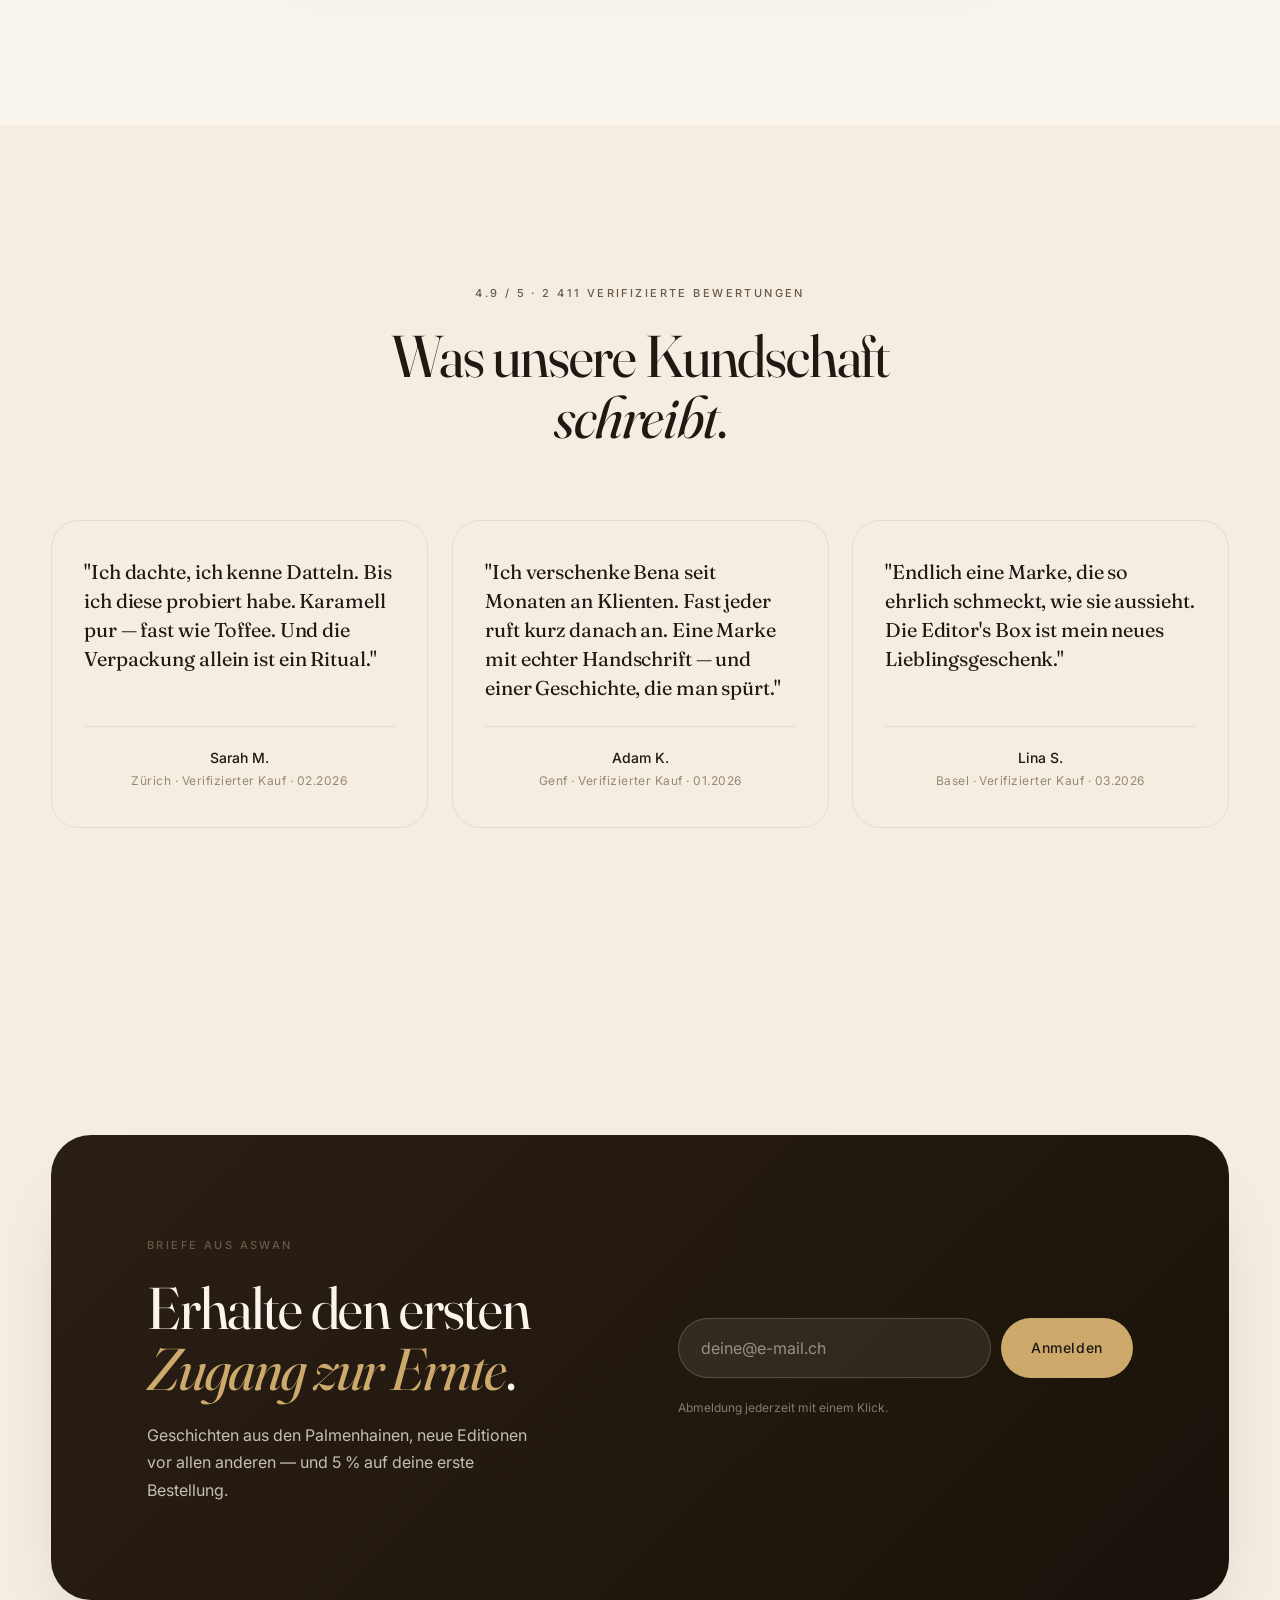
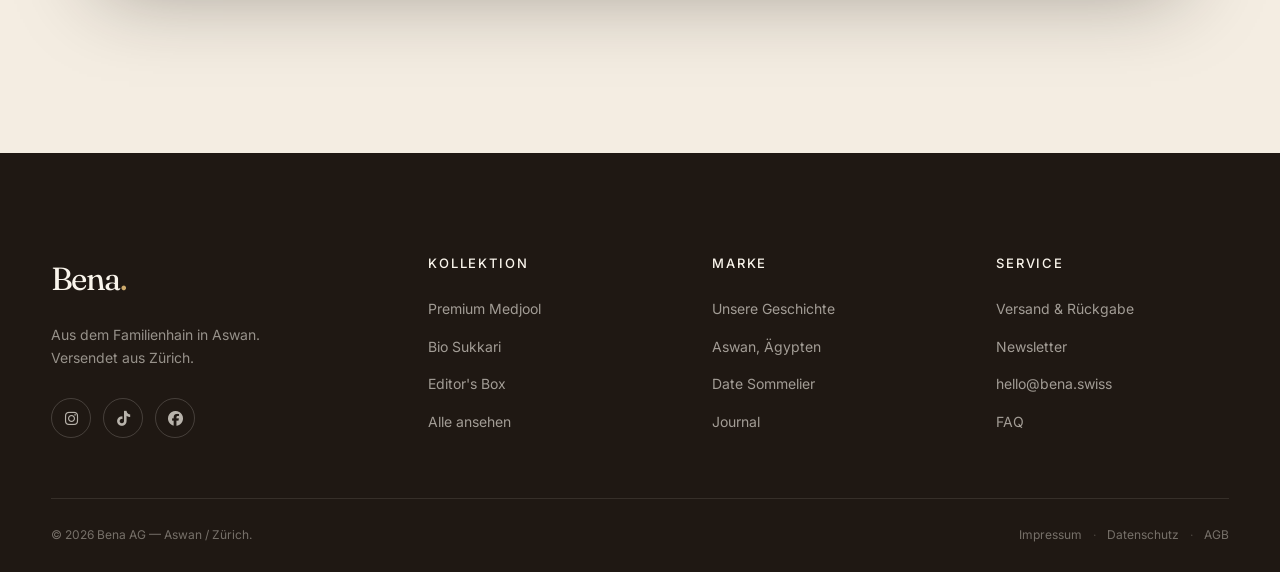
==== commit d45ebe3c: "Update index.html" ====
--- a/index.html
+++ b/index.html
@@ -7,7 +7,7 @@
     <meta name="theme-color" content="#f6f1ea">
     <title>Bena — Premium Datteln aus Aswan, Ägypten</title>
     <meta name="description"
-        content="Bena. Handverlesene Premium-Datteln aus den Palmenhainen Aswans. Nachhaltig kultiviert, fair gehandelt, direkt geliefert in die Schweiz.">
+        content="Bena. Handverlesene Datteln aus dem Familienhain in Aswan. Seit 1962, drei Generationen, direkt nach Zürich.">
 
     <link rel="preconnect" href="https://fonts.googleapis.com">
     <link rel="preconnect" href="https://fonts.gstatic.com" crossorigin>
@@ -113,9 +113,9 @@
                                 <span class="product__price">CHF 14.90</span>
                             </div>
                             <p>
-                                Die größten Medjool aus Aswan. Butterweich,
+                                Die größten Früchte des Hains. Butterweich,
                                 karamellig, mit einem Hauch dunkler Schokolade
-                                im Abgang — unsere Königsklasse.
+                                im Abgang.
                             </p>
                             <div class="product__attrs">
                                 <span>250 g · Ernte September 2026</span>
@@ -161,7 +161,7 @@
                             </div>
                             <p>
                                 Knackig, honigsüß, kompakt. Aus zertifiziert
-                                biologischem Anbau — für jeden Tag, ohne Reue.
+                                biologischem Anbau — für den ehrlichen Alltag.
                             </p>
                             <div class="product__attrs">
                                 <span>250 g · EU-Bio zertifiziert</span>
@@ -295,7 +295,7 @@
                                 type="text"
                                 id="taste-input"
                                 name="taste"
-                                placeholder="z. B. „weich, süß, ein bisschen luxuriös…"
+                                placeholder="z. B. „weich, süß, für den Abend…"
                                 autocomplete="off">
                             <button type="submit" class="sommelier__submit" aria-label="Empfehlung erhalten">
                                 <i class="fa-solid fa-arrow-right"></i>
@@ -341,9 +341,9 @@
 
                 <figure class="review reveal" data-reveal-delay="80">
                     <blockquote>
-                        "Ich verschenke Bena seit Monaten an Klienten — und
-                        bekomme jedes Mal einen Anruf der Begeisterung
-                        zurück. Eine Marke mit echter Handschrift."
+                        "Ich verschenke Bena seit Monaten an Klienten. Fast
+                        jeder ruft kurz danach an. Eine Marke mit echter
+                        Handschrift — und einer Geschichte, die man spürt."
                     </blockquote>
                     <figcaption>
                         <strong>Adam K.</strong>
@@ -407,8 +407,8 @@
             <div class="footer__brand">
                 <a href="index.html" class="footer__logo">Bena<span>.</span></a>
                 <p>
-                    Premium-Datteln aus Aswan.<br>
-                    Mit Liebe versendet in der Schweiz.
+                    Aus dem Familienhain in Aswan.<br>
+                    Versendet aus Zürich.
                 </p>
                 <div class="footer__socials">
                     <a href="https://instagram.com/bena.swiss" target="_blank" rel="noopener noreferrer"
--- a/style.css
+++ b/style.css
@@ -4274,6 +4274,14 @@
     margin-bottom: 0;
 }
 
+.hero__note {
+    margin-top: 28px;
+    font-size: 12px;
+    color: var(--ink-4);
+    letter-spacing: 0.16em;
+    text-transform: uppercase;
+}
+
 .hero__meta { display: none; }
 
 .hero__marquee { display: none; }
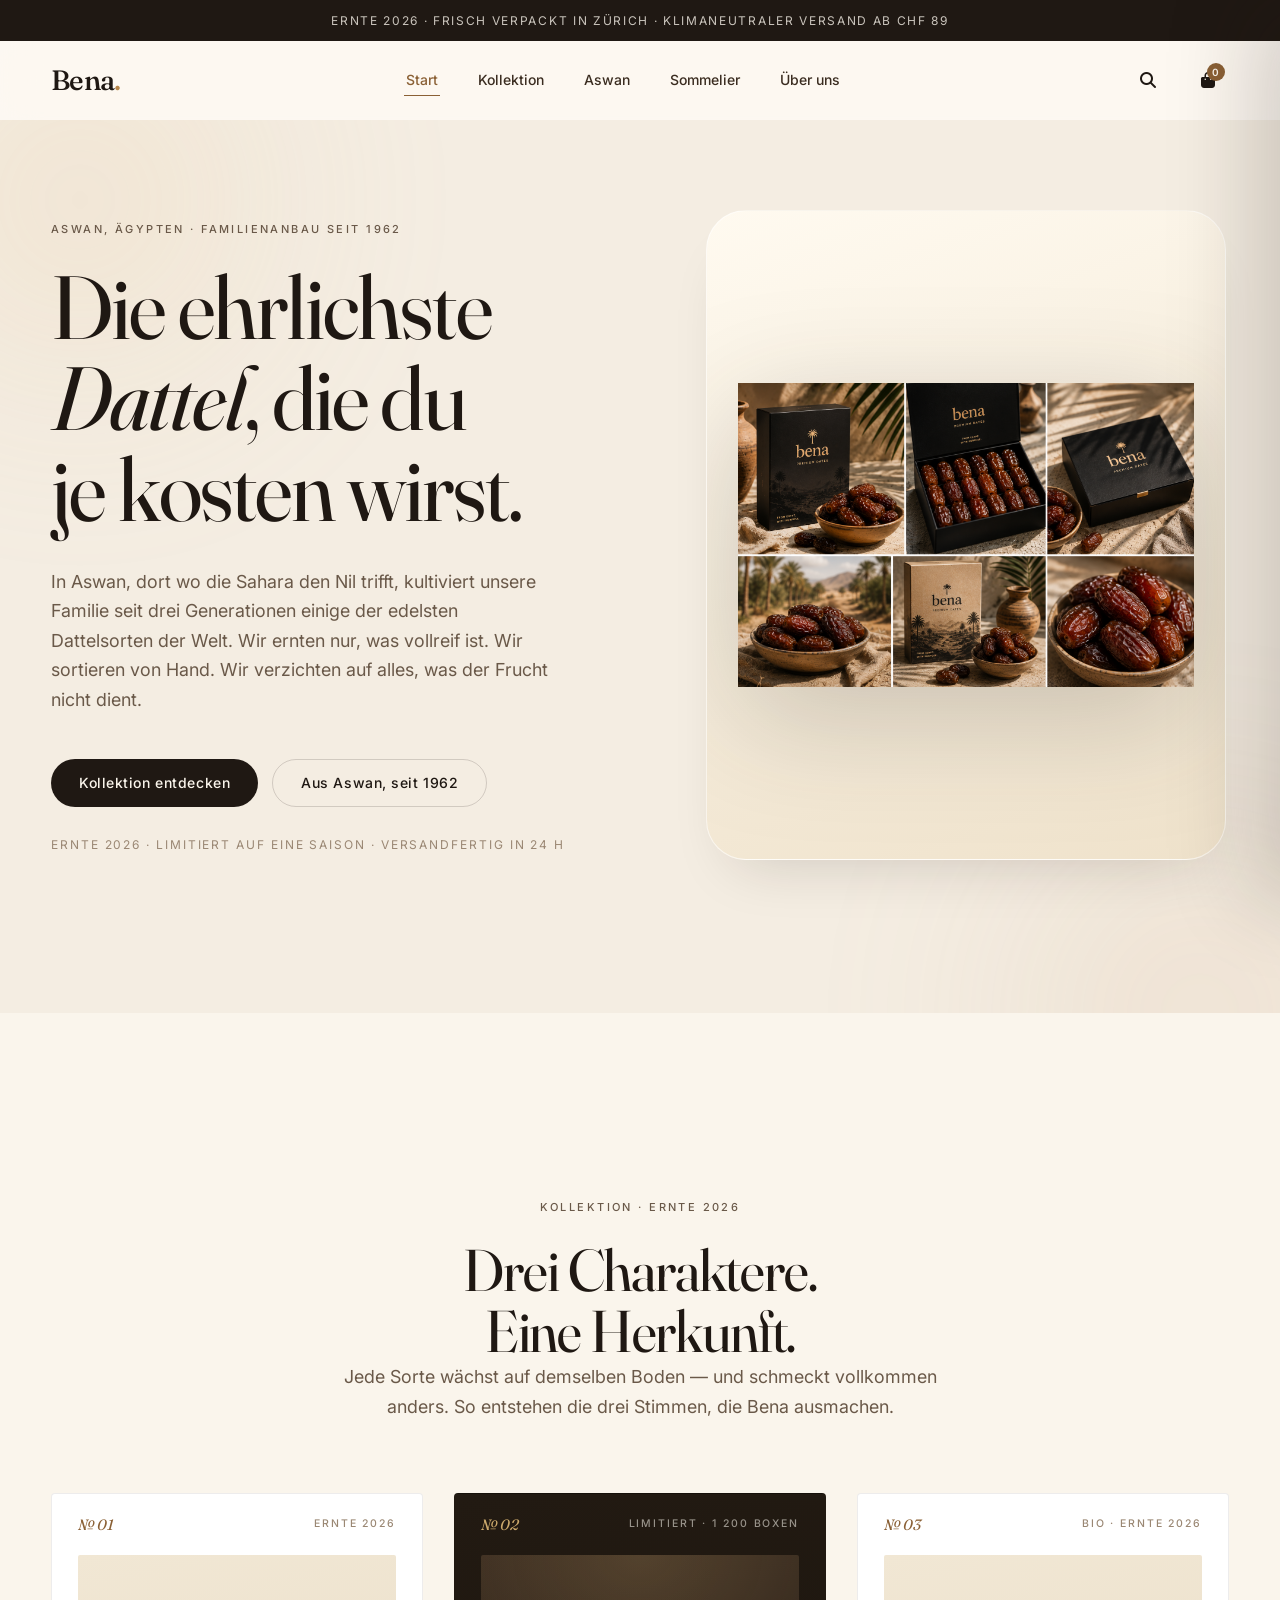
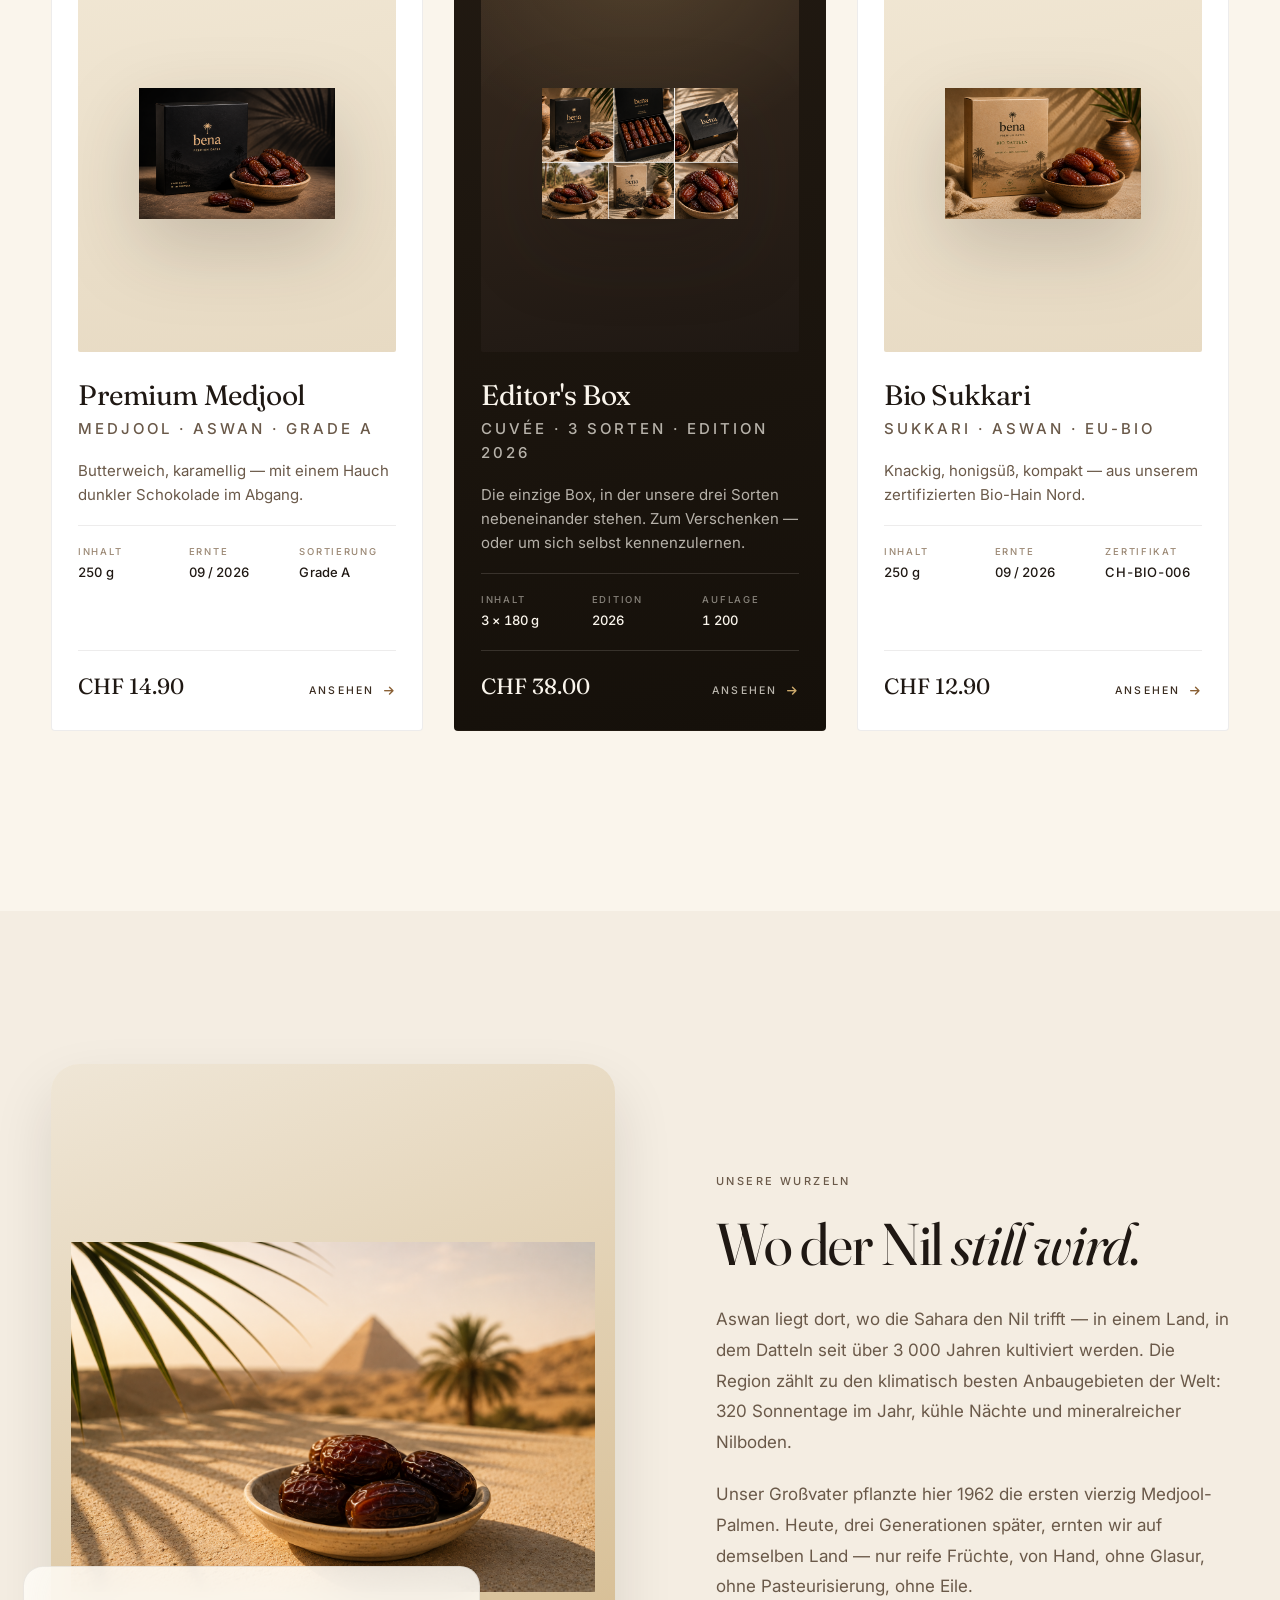
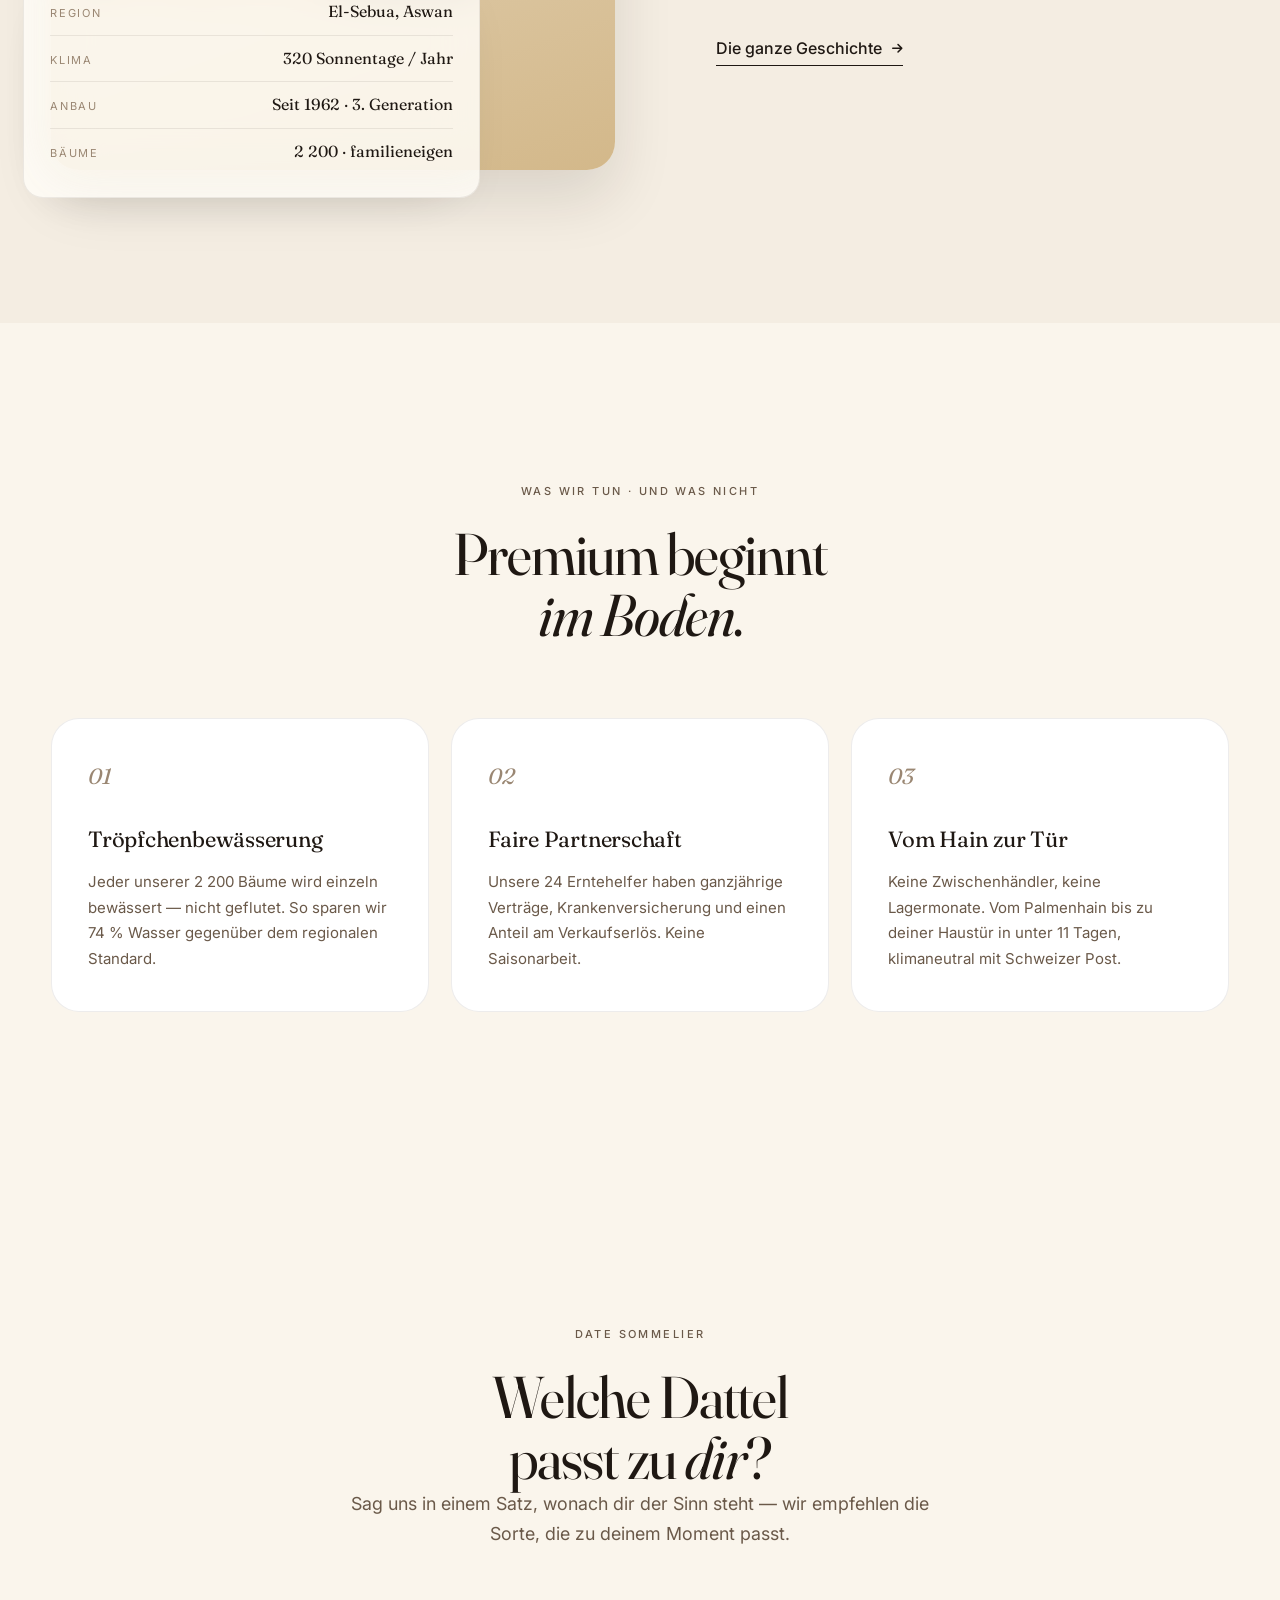
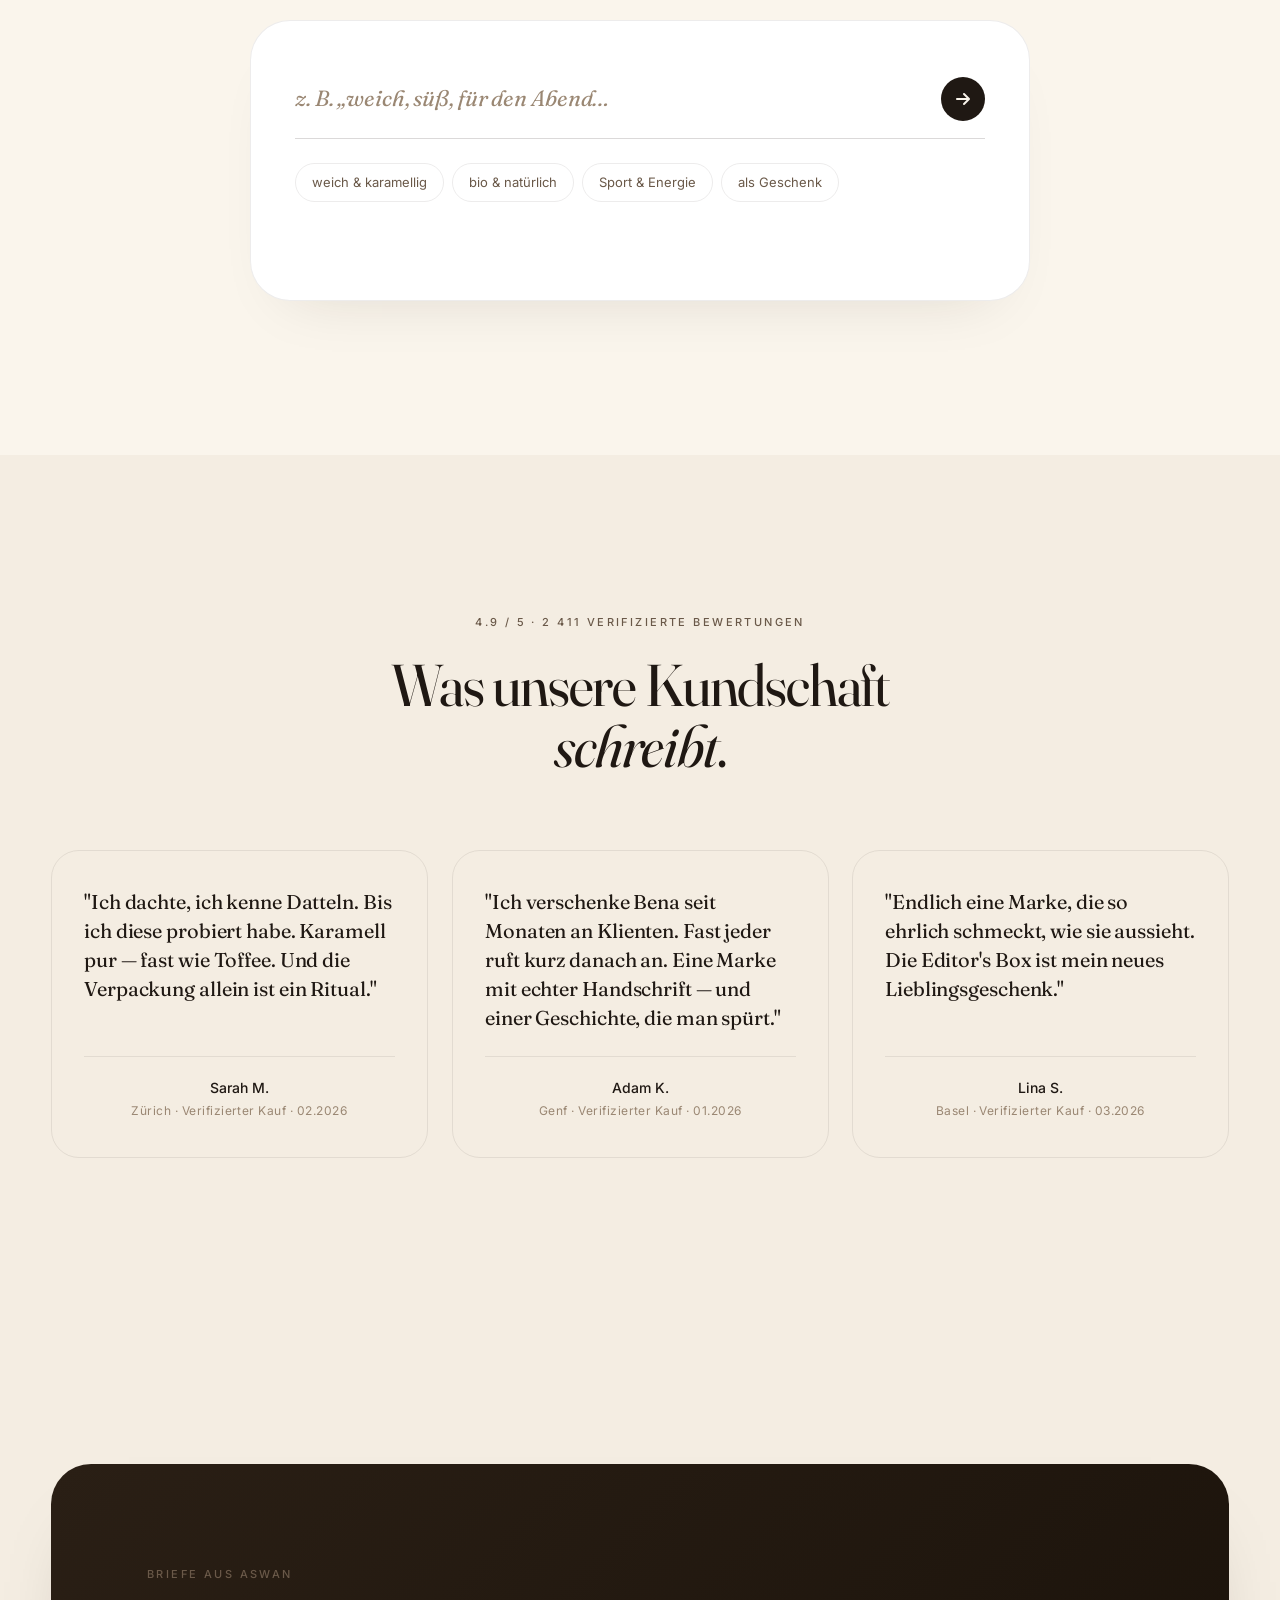
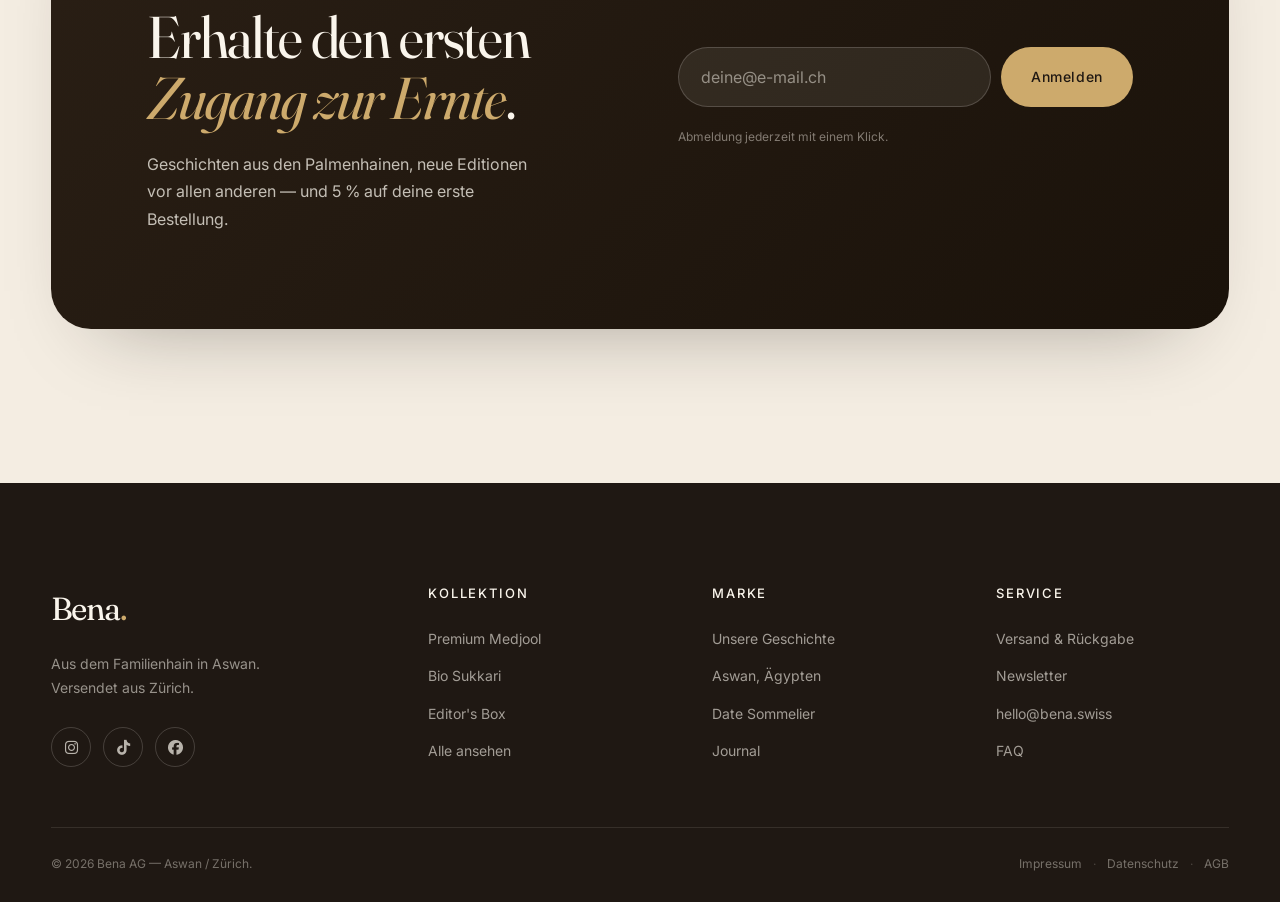
==== commit 8045d9ed: "Update index.html" ====
--- a/index.html
+++ b/index.html
@@ -99,78 +99,7 @@
                 </p>
             </header>
 
-            <div class="showcase__grid">
-
-                <article class="product reveal" data-reveal-delay="0">
-                    <a href="product-premium.html" class="product__link" aria-label="Premium Medjool ansehen">
-                        <div class="product__media">
-                            <img src="images/Produktbild 6.png" alt="Premium Medjool Datteln">
-                        </div>
-
-                        <div class="product__body">
-                            <div class="product__head">
-                                <h3>Premium Medjool</h3>
-                                <span class="product__price">CHF 14.90</span>
-                            </div>
-                            <p>
-                                Die größten Früchte des Hains. Butterweich,
-                                karamellig, mit einem Hauch dunkler Schokolade
-                                im Abgang.
-                            </p>
-                            <div class="product__attrs">
-                                <span>250 g · Ernte September 2026</span>
-                            </div>
-                        </div>
-                    </a>
-                </article>
-
-                <article class="product product--feature reveal" data-reveal-delay="80">
-                    <a href="product-premium.html" class="product__link" aria-label="Editor's Edition ansehen">
-                        <div class="product__media">
-                            <span class="product__tag">Editor's Edition</span>
-                            <img src="images/Produktbild 4.png" alt="Bena Editor's Edition Box">
-                        </div>
-
-                        <div class="product__body">
-                            <div class="product__head">
-                                <h3>Editor's Box</h3>
-                                <span class="product__price">CHF 38.00</span>
-                            </div>
-                            <p>
-                                Die einzige Box, in der unsere drei Sorten
-                                nebeneinander stehen. Zum Verschenken — oder
-                                um sich selbst kennenzulernen.
-                            </p>
-                            <div class="product__attrs">
-                                <span>3 × 180 g · Auflage 1 200 Boxen</span>
-                            </div>
-                        </div>
-                    </a>
-                </article>
-
-                <article class="product reveal" data-reveal-delay="160">
-                    <a href="product-bio.html" class="product__link" aria-label="Bio Sukkari ansehen">
-                        <div class="product__media">
-                            <img src="images/Produktbild 7.png" alt="Bio Sukkari Datteln">
-                        </div>
-
-                        <div class="product__body">
-                            <div class="product__head">
-                                <h3>Bio Sukkari</h3>
-                                <span class="product__price">CHF 12.90</span>
-                            </div>
-                            <p>
-                                Knackig, honigsüß, kompakt. Aus zertifiziert
-                                biologischem Anbau — für den ehrlichen Alltag.
-                            </p>
-                            <div class="product__attrs">
-                                <span>250 g · EU-Bio zertifiziert</span>
-                            </div>
-                        </div>
-                    </a>
-                </article>
-
-            </div>
+            <div class="showcase__grid" data-showcase-grid></div>
         </section>
 
         <!-- BRAND STORY -->
--- a/style.css
+++ b/style.css
@@ -4704,3 +4704,319 @@
     .hero__orb { display: none; }
 }
 
+/* =========================================================================
+   PRODUCT CARDS — Maison redesign
+   Goal: premium food brand feel (Mariage Frères / Aesop / La Maison du Chocolat)
+   Numbered editions · cultivar metadata · quiet typography · spec grid
+   ========================================================================= */
+
+.showcase {
+    padding-top: clamp(110px, 14vw, 180px);
+    padding-bottom: clamp(110px, 14vw, 180px);
+}
+
+.showcase__grid {
+    gap: clamp(20px, 2.4vw, 32px);
+    align-items: stretch;
+}
+
+/* ---- Card shell ---- */
+.product {
+    position: relative;
+    background: var(--surface);
+    border: 1px solid var(--line);
+    border-radius: 4px;
+    overflow: hidden;
+    transition:
+        border-color var(--t-med) var(--ease-out),
+        box-shadow var(--t-slow) var(--ease-out);
+}
+
+.product:hover {
+    transform: none;
+    border-color: rgba(31, 24, 19, 0.18);
+    box-shadow: 0 32px 60px -32px rgba(31, 24, 19, 0.22);
+}
+
+.product__link {
+    display: flex;
+    flex-direction: column;
+    height: 100%;
+}
+
+/* ---- Top label row : edition meta like a wine label ---- */
+.product__top {
+    display: flex;
+    align-items: center;
+    justify-content: space-between;
+    padding: 22px 26px 0;
+    gap: 16px;
+}
+
+.product__index {
+    font-family: var(--f-display);
+    font-style: italic;
+    font-weight: 400;
+    font-size: 15px;
+    letter-spacing: 0;
+    color: var(--accent-deep);
+    line-height: 1;
+}
+
+.product__edition {
+    font-family: var(--f-body);
+    font-size: 10.5px;
+    font-weight: 500;
+    text-transform: uppercase;
+    letter-spacing: 0.18em;
+    color: var(--ink-4);
+    white-space: nowrap;
+}
+
+/* ---- Media ---- */
+.product__media {
+    position: relative;
+    aspect-ratio: 4 / 5;
+    margin: 22px 26px 4px;
+    background: linear-gradient(170deg, #f1e7d4 0%, #e7dac3 100%);
+    border-radius: 2px;
+    display: flex;
+    align-items: center;
+    justify-content: center;
+    overflow: hidden;
+    padding: 36px;
+}
+
+.product__media img {
+    width: 80%;
+    height: auto;
+    object-fit: contain;
+    filter: drop-shadow(0 28px 38px rgba(31, 24, 19, 0.18));
+    transition: transform 900ms var(--ease-out);
+}
+
+.product__link:hover .product__media img {
+    transform: translateY(-4px);
+}
+
+.product__tag { display: none !important; }
+
+/* ---- Body ---- */
+.product__body {
+    flex: 1;
+    display: flex;
+    flex-direction: column;
+    padding: 24px 26px 26px;
+}
+
+.product__name {
+    font-family: var(--f-display);
+    font-weight: 400;
+    font-size: clamp(24px, 2.2vw, 30px);
+    letter-spacing: -0.015em;
+    line-height: 1.08;
+    color: var(--ink-1);
+    margin: 0 0 6px;
+}
+
+.product__variety {
+    font-family: var(--f-body);
+    font-size: 10.5px;
+    font-weight: 500;
+    text-transform: uppercase;
+    letter-spacing: 0.2em;
+    color: var(--ink-4);
+    margin: 0 0 18px;
+}
+
+.product__notes {
+    font-family: var(--f-body);
+    font-size: 14.5px;
+    line-height: 1.6;
+    color: var(--ink-3);
+    margin: 0 0 22px;
+}
+
+/* ---- Specs grid : tactile, label/value, hairline divider ---- */
+.product__meta {
+    display: grid;
+    grid-template-columns: repeat(3, 1fr);
+    gap: 4px 14px;
+    padding: 18px 0 0;
+    margin: 0 0 22px;
+    border-top: 1px solid var(--line);
+}
+
+.product__meta-cell {
+    display: flex;
+    flex-direction: column;
+    gap: 5px;
+    min-width: 0;
+}
+
+.product__meta-cell dt {
+    font-family: var(--f-body);
+    font-size: 9.5px;
+    font-weight: 500;
+    letter-spacing: 0.18em;
+    text-transform: uppercase;
+    color: var(--ink-4);
+}
+
+.product__meta-cell dd {
+    margin: 0;
+    font-family: var(--f-body);
+    font-size: 13px;
+    font-weight: 500;
+    color: var(--ink-1);
+    font-variant-numeric: tabular-nums;
+    letter-spacing: 0.01em;
+    line-height: 1.25;
+    white-space: nowrap;
+    overflow: hidden;
+    text-overflow: ellipsis;
+}
+
+/* ---- Foot : price + quiet link ---- */
+.product__foot {
+    margin-top: auto;
+    padding-top: 18px;
+    border-top: 1px solid var(--line);
+    display: flex;
+    align-items: baseline;
+    justify-content: space-between;
+    gap: 14px;
+}
+
+.product__price {
+    font-family: var(--f-display);
+    font-weight: 400;
+    font-size: 22px;
+    color: var(--ink-1);
+    letter-spacing: 0;
+    font-variant-numeric: tabular-nums;
+    white-space: nowrap;
+}
+
+.product__arrow {
+    display: inline-flex;
+    align-items: center;
+    gap: 10px;
+    font-family: var(--f-body);
+    font-size: 10.5px;
+    font-weight: 500;
+    letter-spacing: 0.2em;
+    text-transform: uppercase;
+    color: var(--ink-2);
+    transition: color var(--t-med) var(--ease-out);
+}
+
+.product__arrow i {
+    font-size: 11px;
+    color: var(--accent-deep);
+    transition: transform var(--t-med) var(--ease-out);
+}
+
+.product__link:hover .product__arrow {
+    color: var(--ink-1);
+}
+
+.product__link:hover .product__arrow i {
+    transform: translateX(6px);
+}
+
+/* ---- Feature variant : dark "Cuvée" card ---- */
+.product--feature {
+    background: linear-gradient(170deg, #221a12 0%, #15100a 100%);
+    border-color: transparent;
+}
+
+.product--feature .product__index {
+    color: var(--gold);
+}
+
+.product--feature .product__edition {
+    color: rgba(250, 245, 236, 0.55);
+}
+
+.product--feature .product__media {
+    background:
+        radial-gradient(120% 80% at 50% 0%, rgba(205, 170, 108, 0.18) 0%, transparent 60%),
+        linear-gradient(170deg, #3a2c20 0%, #1f1813 100%);
+}
+
+.product--feature .product__name,
+.product--feature .product__price {
+    color: var(--bg-elevated);
+}
+
+.product--feature .product__variety {
+    color: rgba(250, 245, 236, 0.55);
+}
+
+.product--feature .product__notes {
+    color: rgba(250, 245, 236, 0.72);
+}
+
+.product--feature .product__meta,
+.product--feature .product__foot {
+    border-top-color: rgba(250, 245, 236, 0.14);
+}
+
+.product--feature .product__meta-cell dt {
+    color: rgba(250, 245, 236, 0.5);
+}
+
+.product--feature .product__meta-cell dd {
+    color: var(--bg-elevated);
+}
+
+.product--feature .product__arrow {
+    color: rgba(250, 245, 236, 0.72);
+}
+
+.product--feature .product__arrow i {
+    color: var(--gold);
+}
+
+.product--feature .product__link:hover .product__arrow {
+    color: var(--bg-elevated);
+}
+
+/* ---- Responsive tweaks ---- */
+@media (max-width: 1024px) {
+    .product__media { margin: 18px 22px 4px; padding: 28px; }
+    .product__top   { padding: 20px 22px 0; }
+    .product__body  { padding: 22px 22px 24px; }
+}
+
+@media (max-width: 720px) {
+    .product__media   { aspect-ratio: 1 / 1; padding: 28px; }
+    .product__meta    { gap: 4px 10px; }
+    .product__meta-cell dt { font-size: 9px; letter-spacing: 0.16em; }
+    .product__meta-cell dd { font-size: 12.5px; }
+}
+
+/* ---- Related / inline showcase variants -------------------------------- */
+.showcase--related {
+    padding-top: clamp(80px, 10vw, 120px);
+    padding-bottom: clamp(80px, 10vw, 120px);
+    background: var(--bg-elevated);
+}
+
+.showcase--related .section-head {
+    margin-bottom: clamp(40px, 5vw, 64px);
+}
+
+.showcase__grid--duo {
+    grid-template-columns: repeat(2, 1fr);
+    max-width: 920px;
+}
+
+@media (max-width: 720px) {
+    .showcase__grid--duo {
+        grid-template-columns: 1fr;
+        max-width: none;
+    }
+}
+
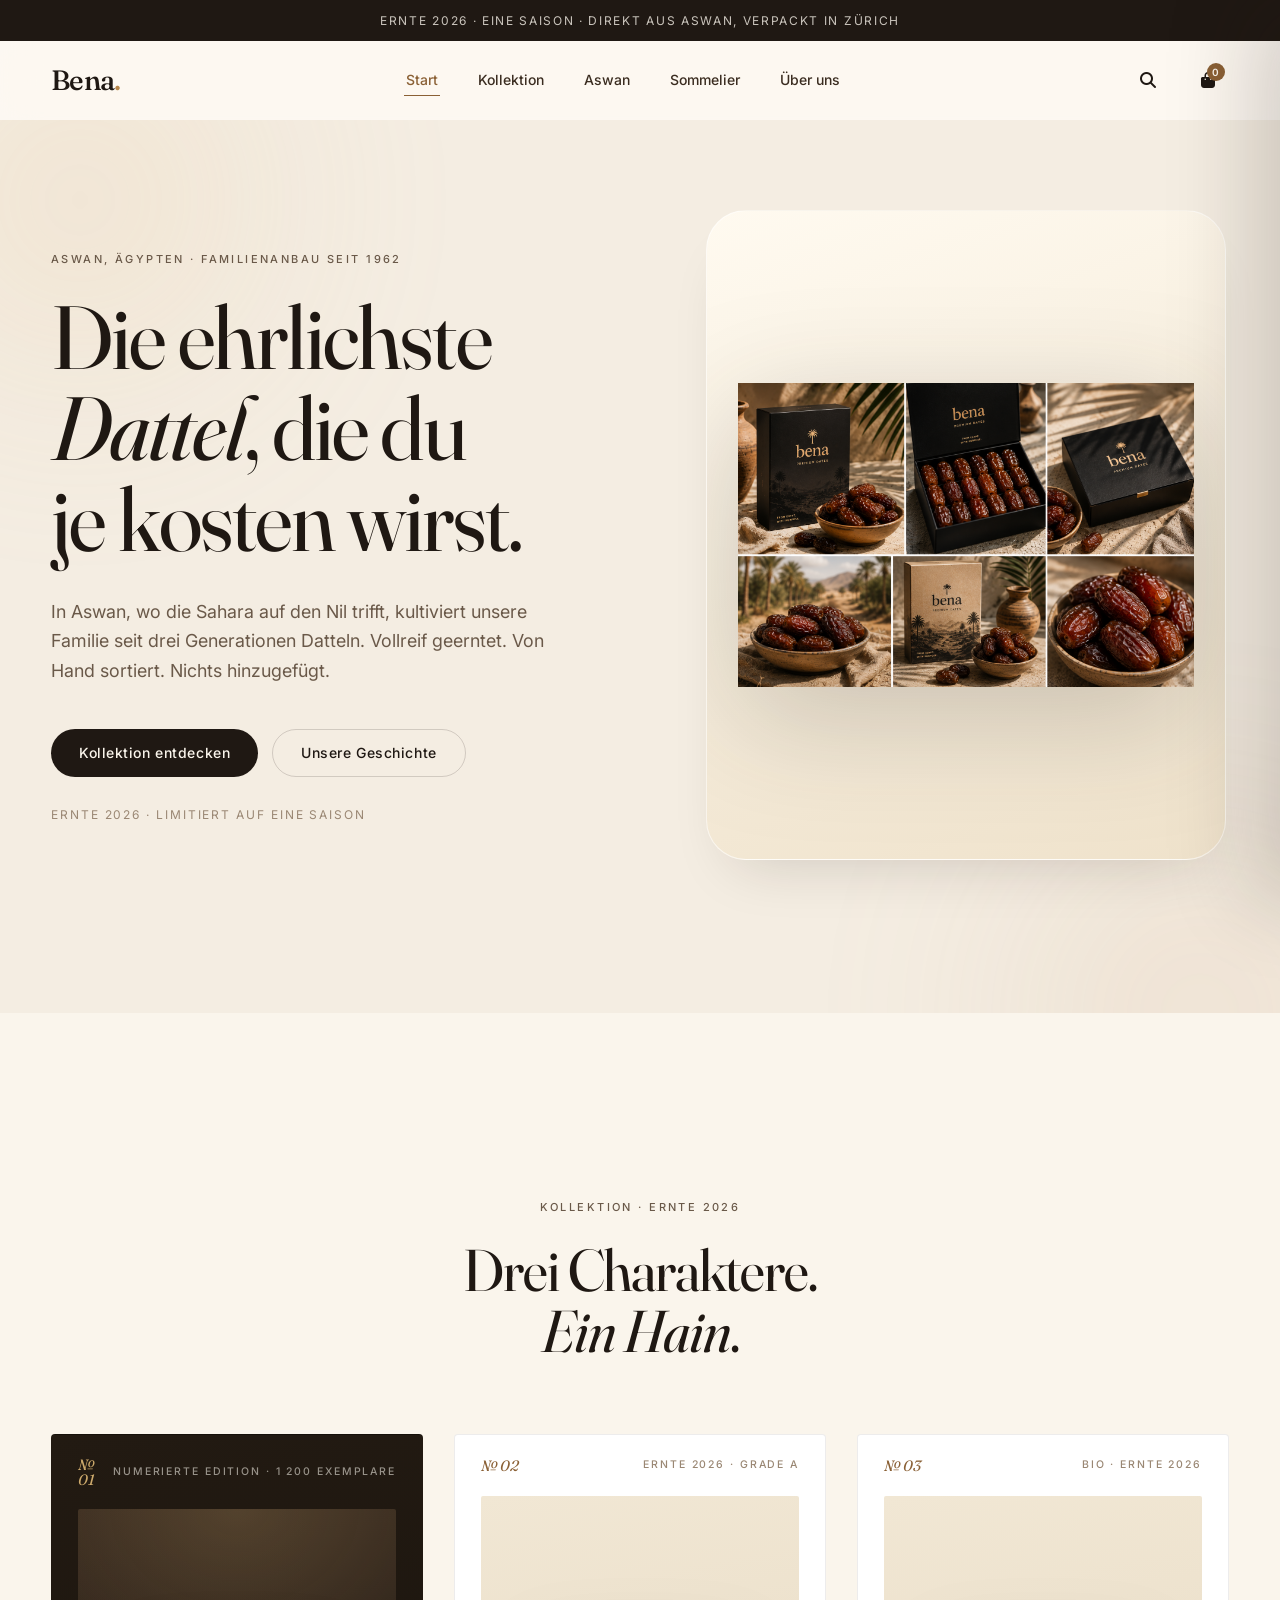
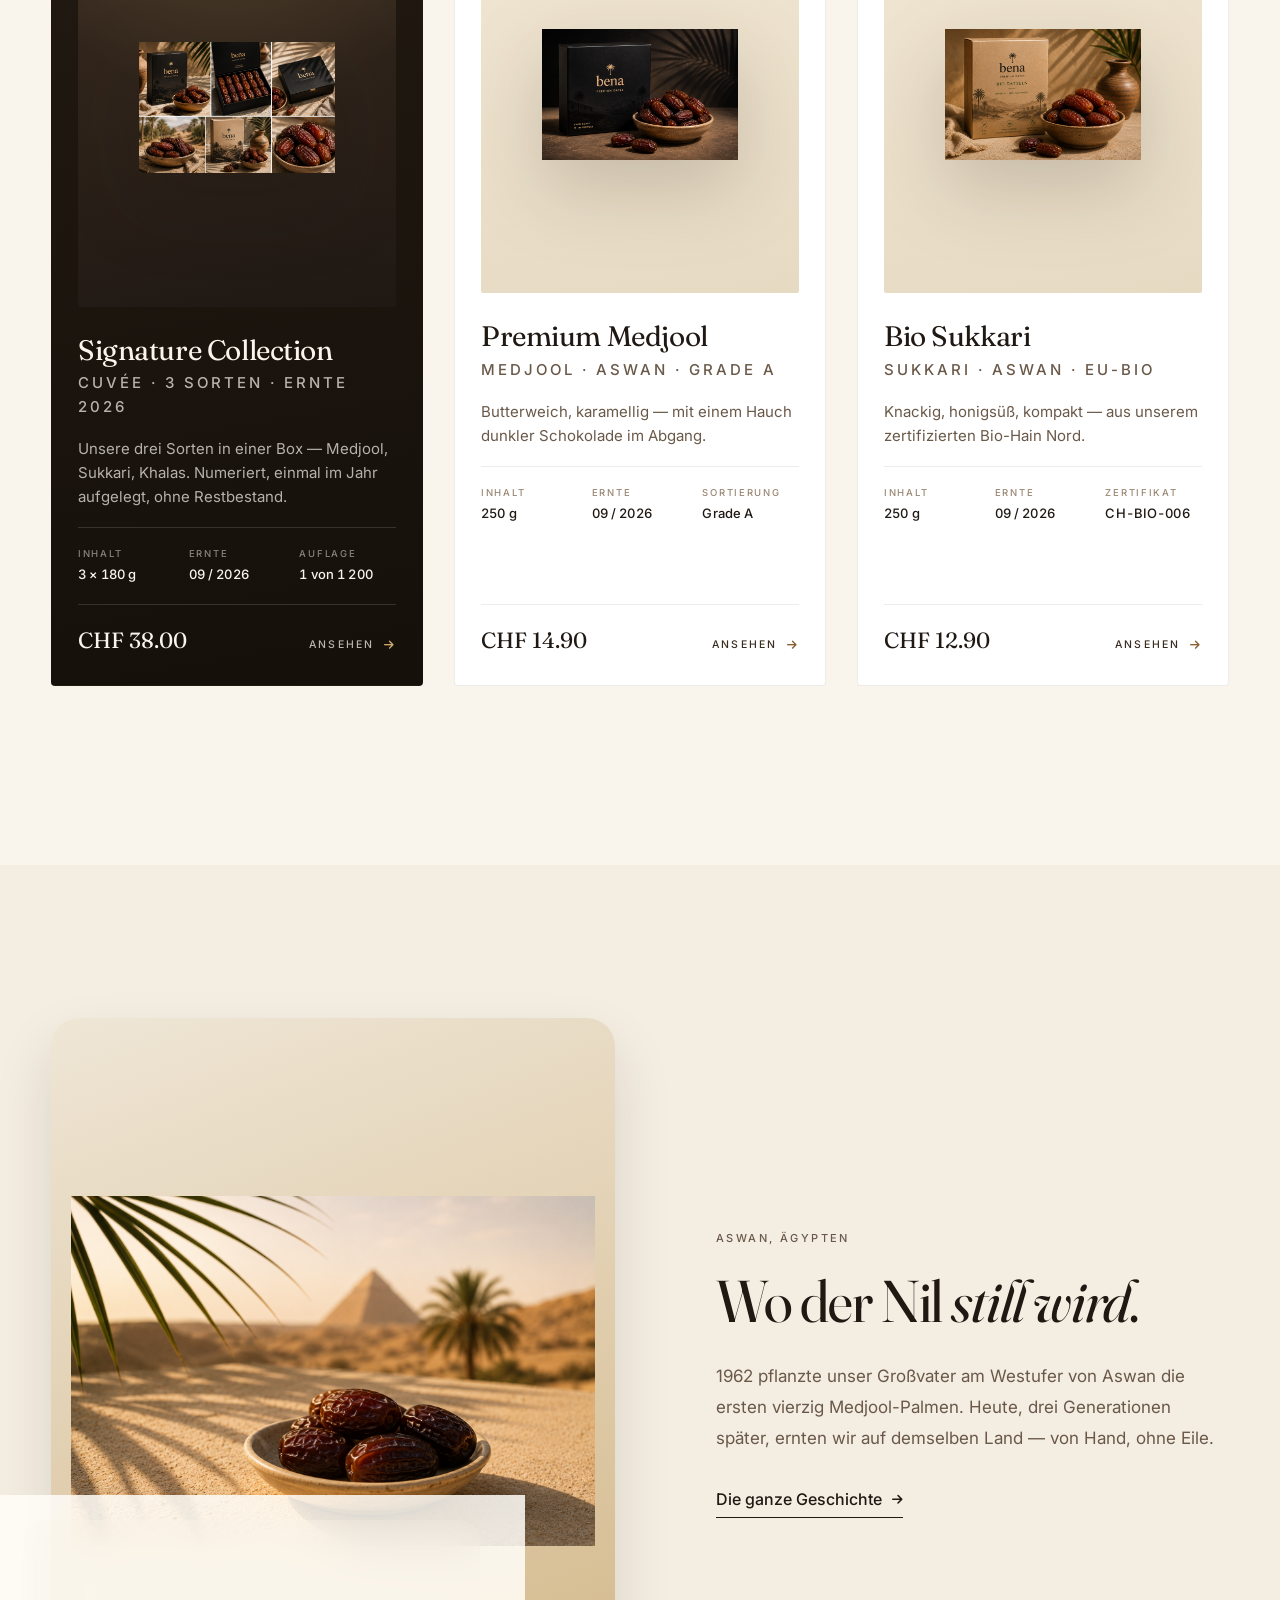
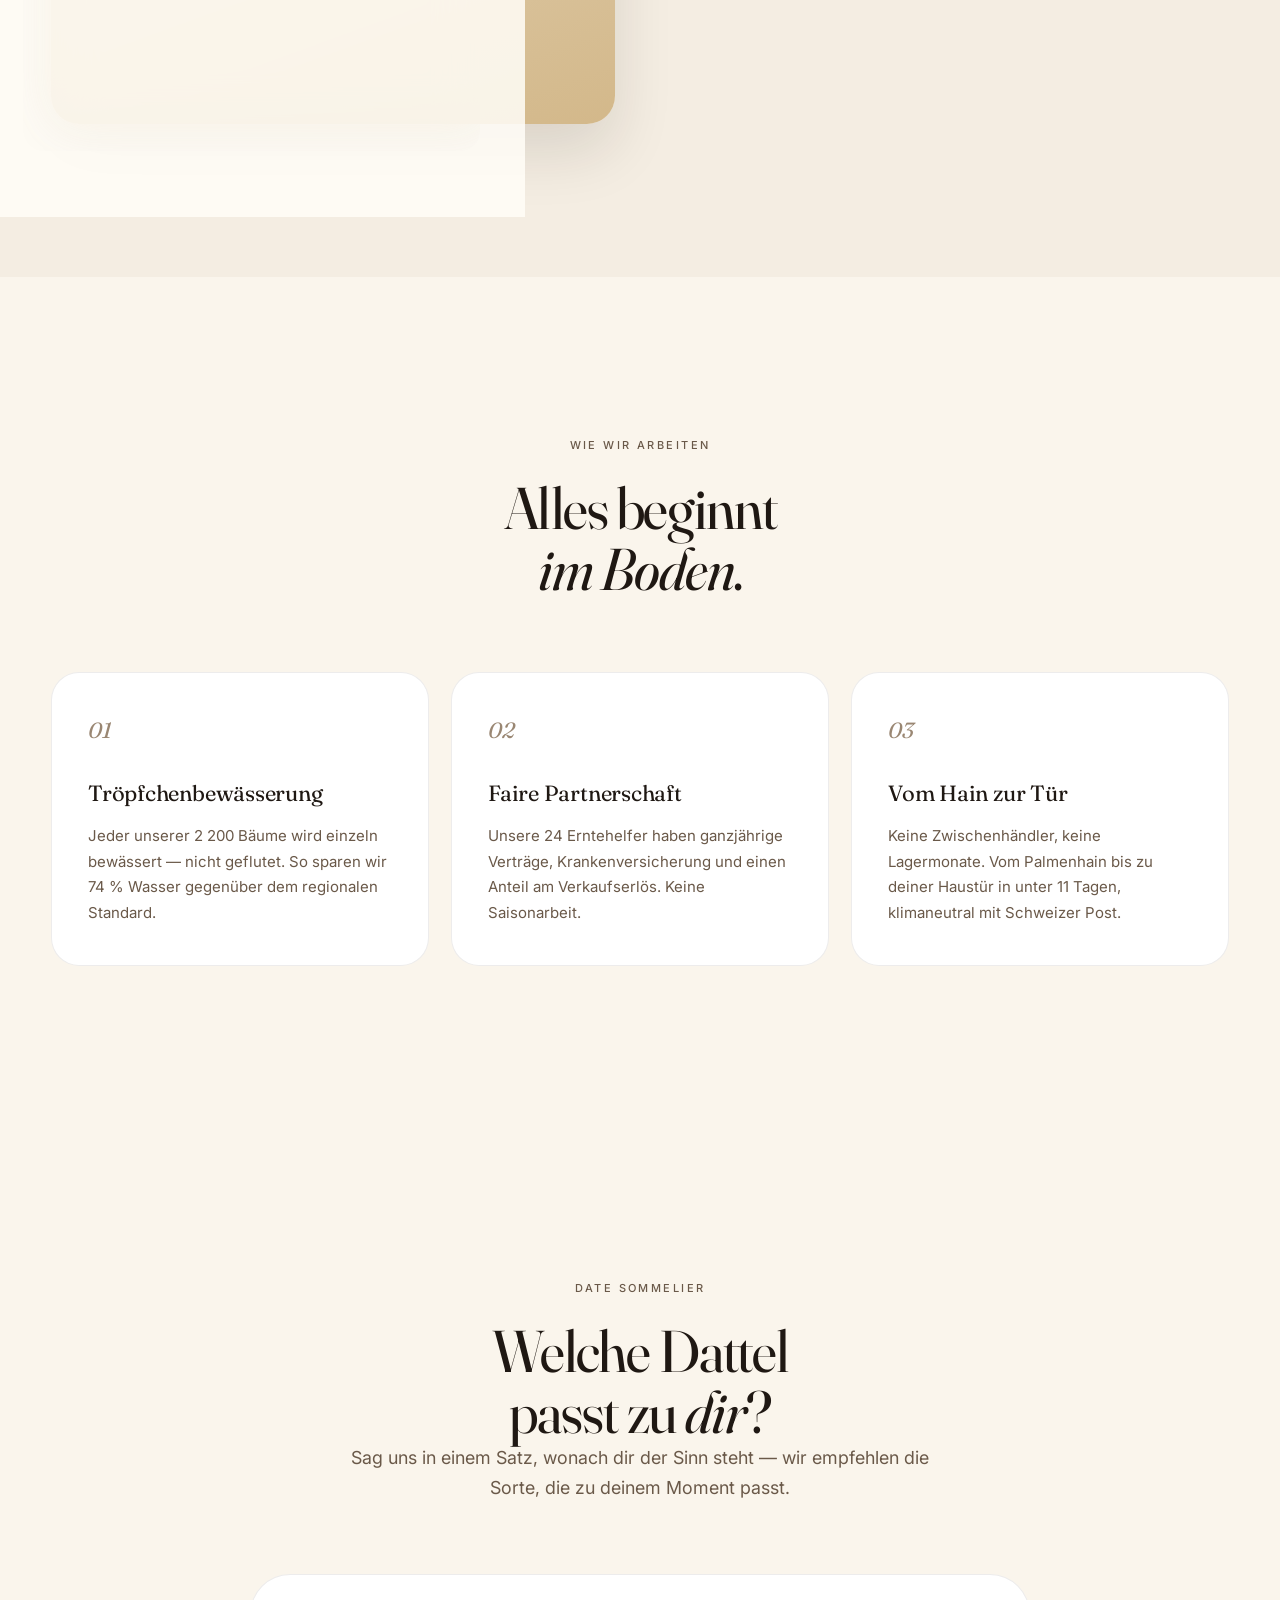
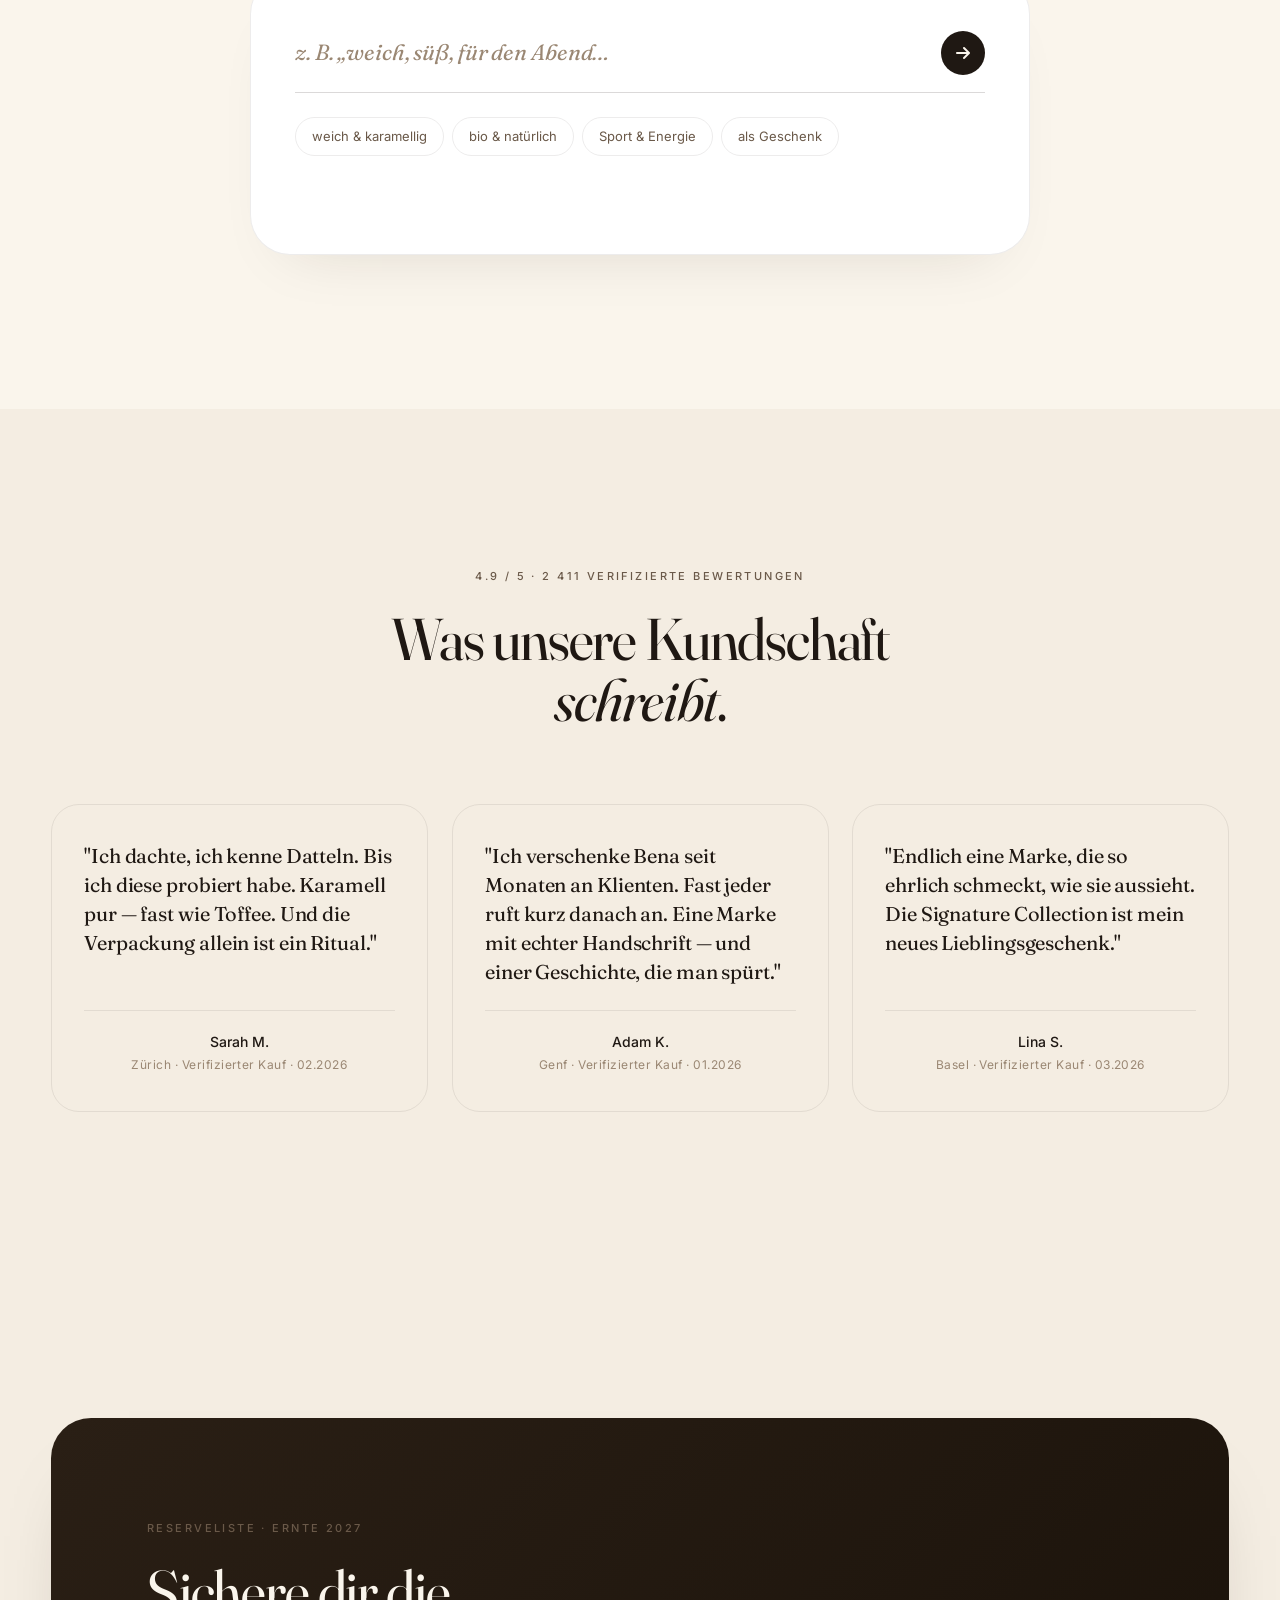
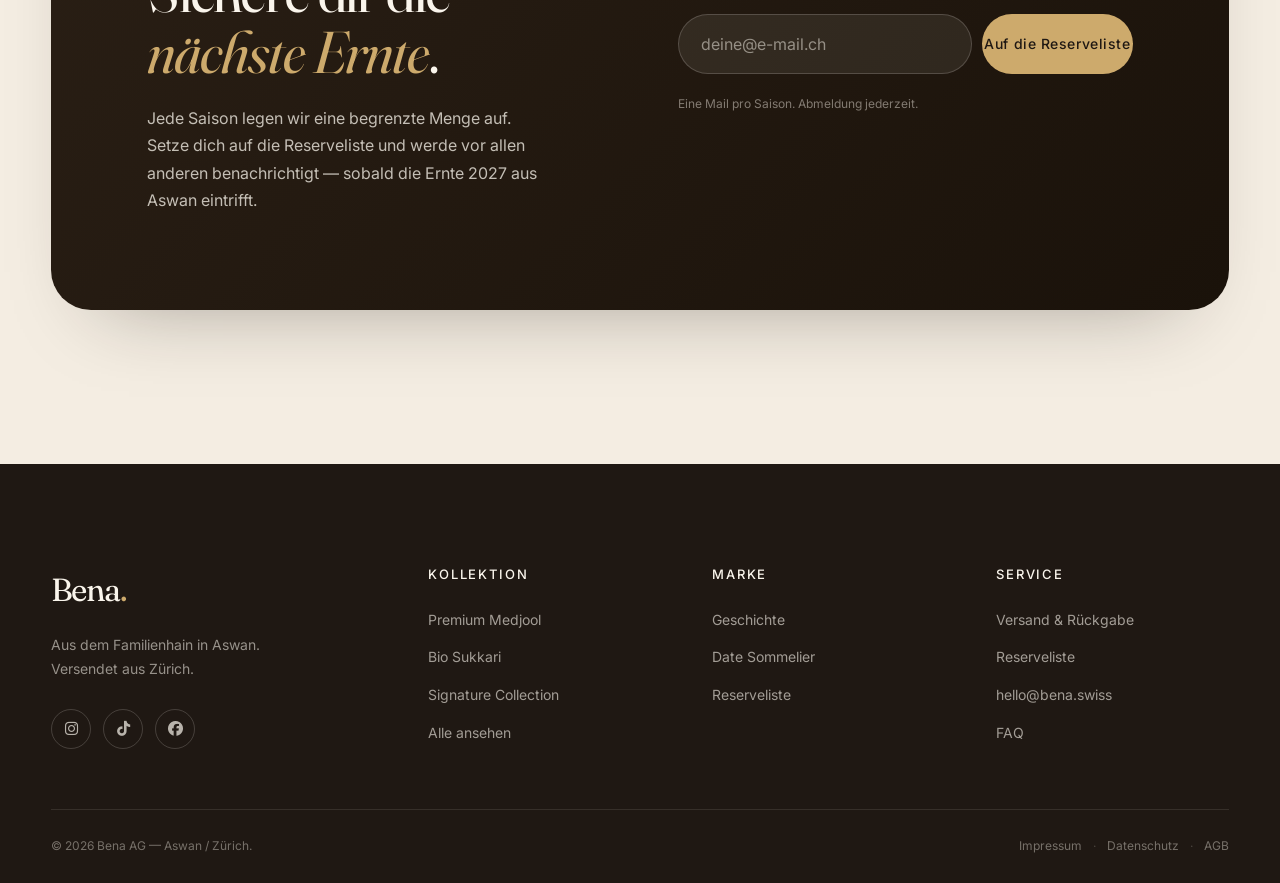
==== commit 03a2b0e0: "Update index.html" ====
--- a/index.html
+++ b/index.html
@@ -25,7 +25,7 @@
     <div class="announcement" role="region" aria-label="Ankündigung">
         <div class="announcement__inner">
             <span class="announcement__item">
-                Ernte 2026 · Frisch verpackt in Zürich · Klimaneutraler Versand ab CHF 89
+                Ernte 2026 · Eine Saison · Direkt aus Aswan, verpackt in Zürich
             </span>
         </div>
     </div>
@@ -54,24 +54,22 @@
                     </h1>
 
                     <p class="lede">
-                        In Aswan, dort wo die Sahara den Nil trifft, kultiviert
-                        unsere Familie seit drei Generationen einige der edelsten
-                        Dattelsorten der Welt. Wir ernten nur, was vollreif ist.
-                        Wir sortieren von Hand. Wir verzichten auf alles, was der
-                        Frucht nicht dient.
+                        In Aswan, wo die Sahara auf den Nil trifft, kultiviert
+                        unsere Familie seit drei Generationen Datteln. Vollreif
+                        geerntet. Von Hand sortiert. Nichts hinzugefügt.
                     </p>
 
                     <div class="hero__ctas">
                         <a href="#products" class="btn btn--primary">
                             <span>Kollektion entdecken</span>
                         </a>
-                        <a href="#story" class="btn btn--ghost">
-                            Aus Aswan, seit 1962
+                        <a href="about.html" class="btn btn--ghost">
+                            Unsere Geschichte
                         </a>
                     </div>
 
                     <p class="hero__note">
-                        Ernte 2026 · Limitiert auf eine Saison · Versandfertig in 24 h
+                        Ernte 2026 · Limitiert auf eine Saison
                     </p>
                 </div>
 
@@ -91,12 +89,8 @@
                 <span class="eyebrow">Kollektion · Ernte 2026</span>
                 <h2 id="showcase-title" class="display display--sm">
                     Drei Charaktere.<br>
-                    Eine Herkunft.
+                    <em>Ein Hain</em>.
                 </h2>
-                <p class="lede lede--center">
-                    Jede Sorte wächst auf demselben Boden — und schmeckt vollkommen
-                    anders. So entstehen die drei Stimmen, die Bena ausmachen.
-                </p>
             </header>
 
             <div class="showcase__grid" data-showcase-grid></div>
@@ -130,22 +124,15 @@
                 </div>
 
                 <div class="story__copy reveal" data-reveal-delay="120">
-                    <span class="eyebrow">Unsere Wurzeln</span>
+                    <span class="eyebrow">Aswan, Ägypten</span>
                     <h2 id="story-title" class="display display--sm">
                         Wo der Nil <em>still wird</em>.
                     </h2>
                     <p>
-                        Aswan liegt dort, wo die Sahara den Nil trifft — in einem
-                        Land, in dem Datteln seit über 3 000 Jahren kultiviert
-                        werden. Die Region zählt zu den klimatisch besten
-                        Anbaugebieten der Welt: 320 Sonnentage im Jahr, kühle
-                        Nächte und mineralreicher Nilboden.
-                    </p>
-                    <p>
-                        Unser Großvater pflanzte hier 1962 die ersten vierzig
-                        Medjool-Palmen. Heute, drei Generationen später, ernten
-                        wir auf demselben Land — nur reife Früchte, von Hand,
-                        ohne Glasur, ohne Pasteurisierung, ohne Eile.
+                        1962 pflanzte unser Großvater am Westufer von Aswan die
+                        ersten vierzig Medjool-Palmen. Heute, drei Generationen
+                        später, ernten wir auf demselben Land — von Hand,
+                        ohne Eile.
                     </p>
 
                     <a href="about.html" class="link-arrow">
@@ -159,9 +146,9 @@
         <!-- SUSTAINABILITY -->
         <section class="sustain" aria-labelledby="sustain-title">
             <header class="section-head reveal">
-                <span class="eyebrow">Was wir tun · und was nicht</span>
+                <span class="eyebrow">Wie wir arbeiten</span>
                 <h2 id="sustain-title" class="display display--sm">
-                    Premium beginnt<br>
+                    Alles beginnt<br>
                     <em>im Boden</em>.
                 </h2>
             </header>
@@ -283,8 +270,8 @@
                 <figure class="review reveal" data-reveal-delay="160">
                     <blockquote>
                         "Endlich eine Marke, die so ehrlich schmeckt, wie
-                        sie aussieht. Die Editor's Box ist mein neues
-                        Lieblingsgeschenk."
+                        sie aussieht. Die Signature Collection ist mein
+                        neues Lieblingsgeschenk."
                     </blockquote>
                     <figcaption>
                         <strong>Lina S.</strong>
@@ -294,19 +281,20 @@
             </div>
         </section>
 
-        <!-- NEWSLETTER -->
+        <!-- HARVEST RESERVE LIST -->
         <section class="newsletter" aria-labelledby="newsletter-title">
             <div class="newsletter__card reveal">
                 <div class="newsletter__copy">
-                    <span class="eyebrow eyebrow--light">Briefe aus Aswan</span>
+                    <span class="eyebrow eyebrow--light">Reserveliste · Ernte 2027</span>
                     <h2 id="newsletter-title" class="display display--sm">
-                        Erhalte den ersten<br>
-                        <em>Zugang zur Ernte</em>.
+                        Sichere dir die<br>
+                        <em>nächste Ernte</em>.
                     </h2>
                     <p>
-                        Geschichten aus den Palmenhainen, neue Editionen
-                        vor allen anderen — und 5 % auf deine erste
-                        Bestellung.
+                        Jede Saison legen wir eine begrenzte Menge auf. Setze
+                        dich auf die Reserveliste und werde vor allen anderen
+                        benachrichtigt — sobald die Ernte 2027 aus Aswan
+                        eintrifft.
                     </p>
                 </div>
 
@@ -319,10 +307,10 @@
                         placeholder="deine@e-mail.ch"
                         required>
                     <button type="submit" class="btn btn--primary">
-                        <span>Anmelden</span>
+                        <span>Auf die Reserveliste</span>
                     </button>
                     <p class="newsletter__legal">
-                        Abmeldung jederzeit mit einem Klick.
+                        Eine Mail pro Saison. Abmeldung jederzeit.
                     </p>
                 </form>
             </div>
@@ -358,7 +346,7 @@
                 <ul>
                     <li><a href="product-premium.html">Premium Medjool</a></li>
                     <li><a href="product-bio.html">Bio Sukkari</a></li>
-                    <li><a href="product-premium.html">Editor's Box</a></li>
+                    <li><a href="product-premium.html">Signature Collection</a></li>
                     <li><a href="index.html#products">Alle ansehen</a></li>
                 </ul>
             </div>
@@ -366,10 +354,9 @@
             <div class="footer__col">
                 <h4>Marke</h4>
                 <ul>
-                    <li><a href="about.html">Unsere Geschichte</a></li>
-                    <li><a href="index.html#story">Aswan, Ägypten</a></li>
+                    <li><a href="about.html">Geschichte</a></li>
                     <li><a href="index.html#sommelier">Date Sommelier</a></li>
-                    <li><a href="newsletter.html">Journal</a></li>
+                    <li><a href="newsletter.html">Reserveliste</a></li>
                 </ul>
             </div>
 
@@ -377,7 +364,7 @@
                 <h4>Service</h4>
                 <ul>
                     <li><a href="shipping.html">Versand &amp; Rückgabe</a></li>
-                    <li><a href="newsletter.html">Newsletter</a></li>
+                    <li><a href="newsletter.html">Reserveliste</a></li>
                     <li><a href="mailto:hello@bena.swiss">hello@bena.swiss</a></li>
                     <li><a href="#">FAQ</a></li>
                 </ul>
